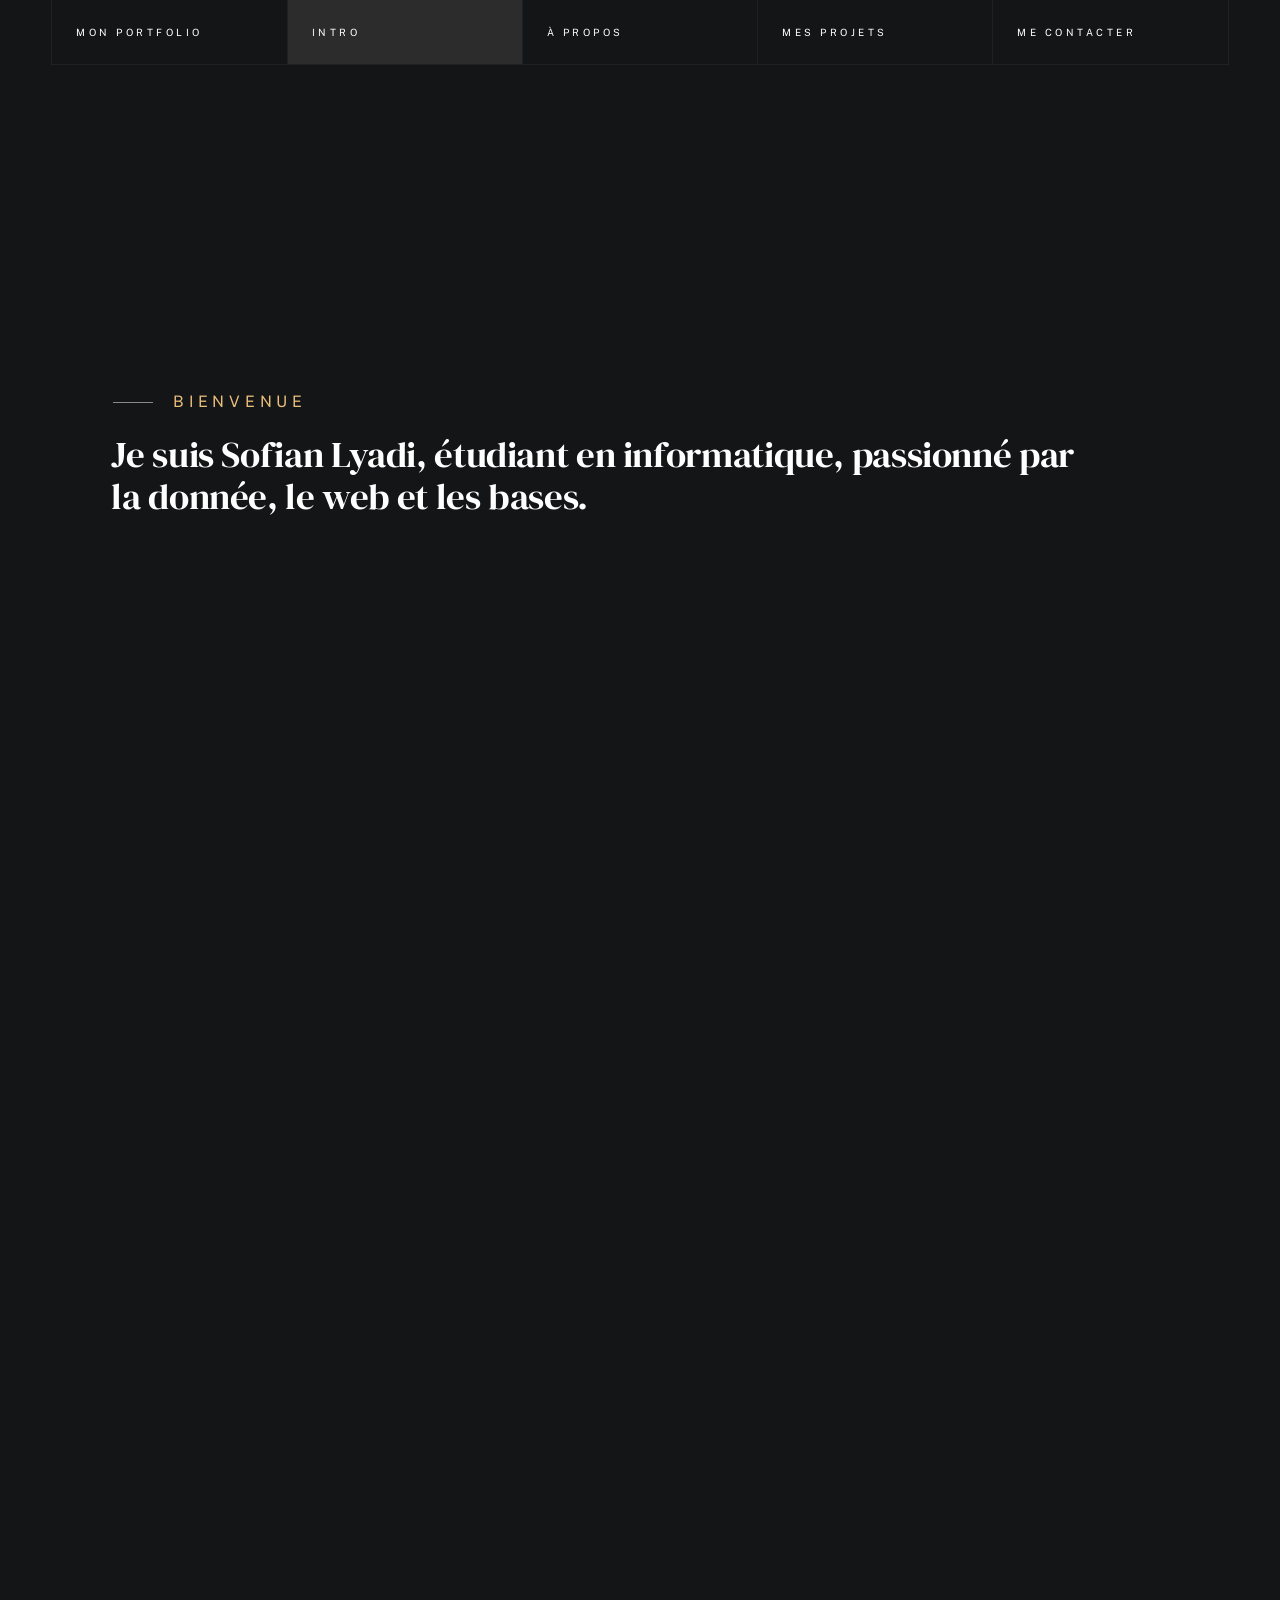
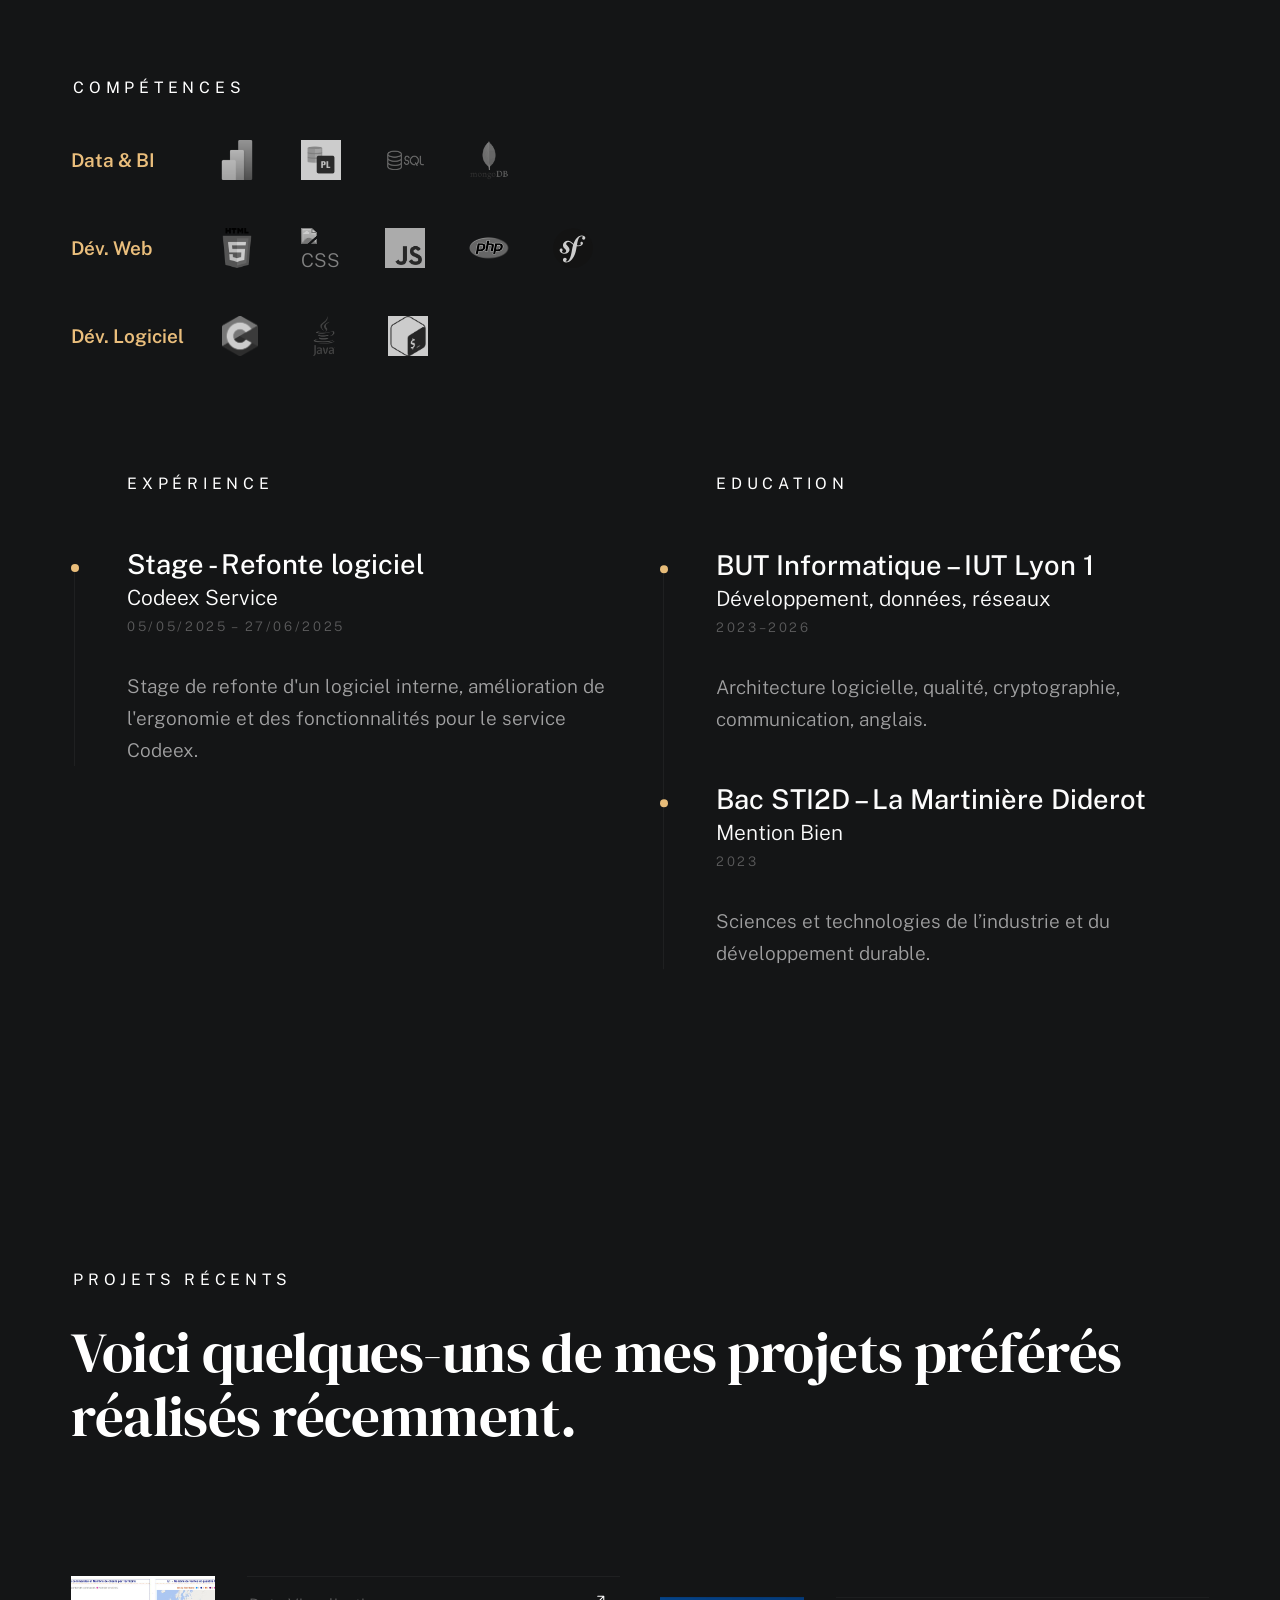
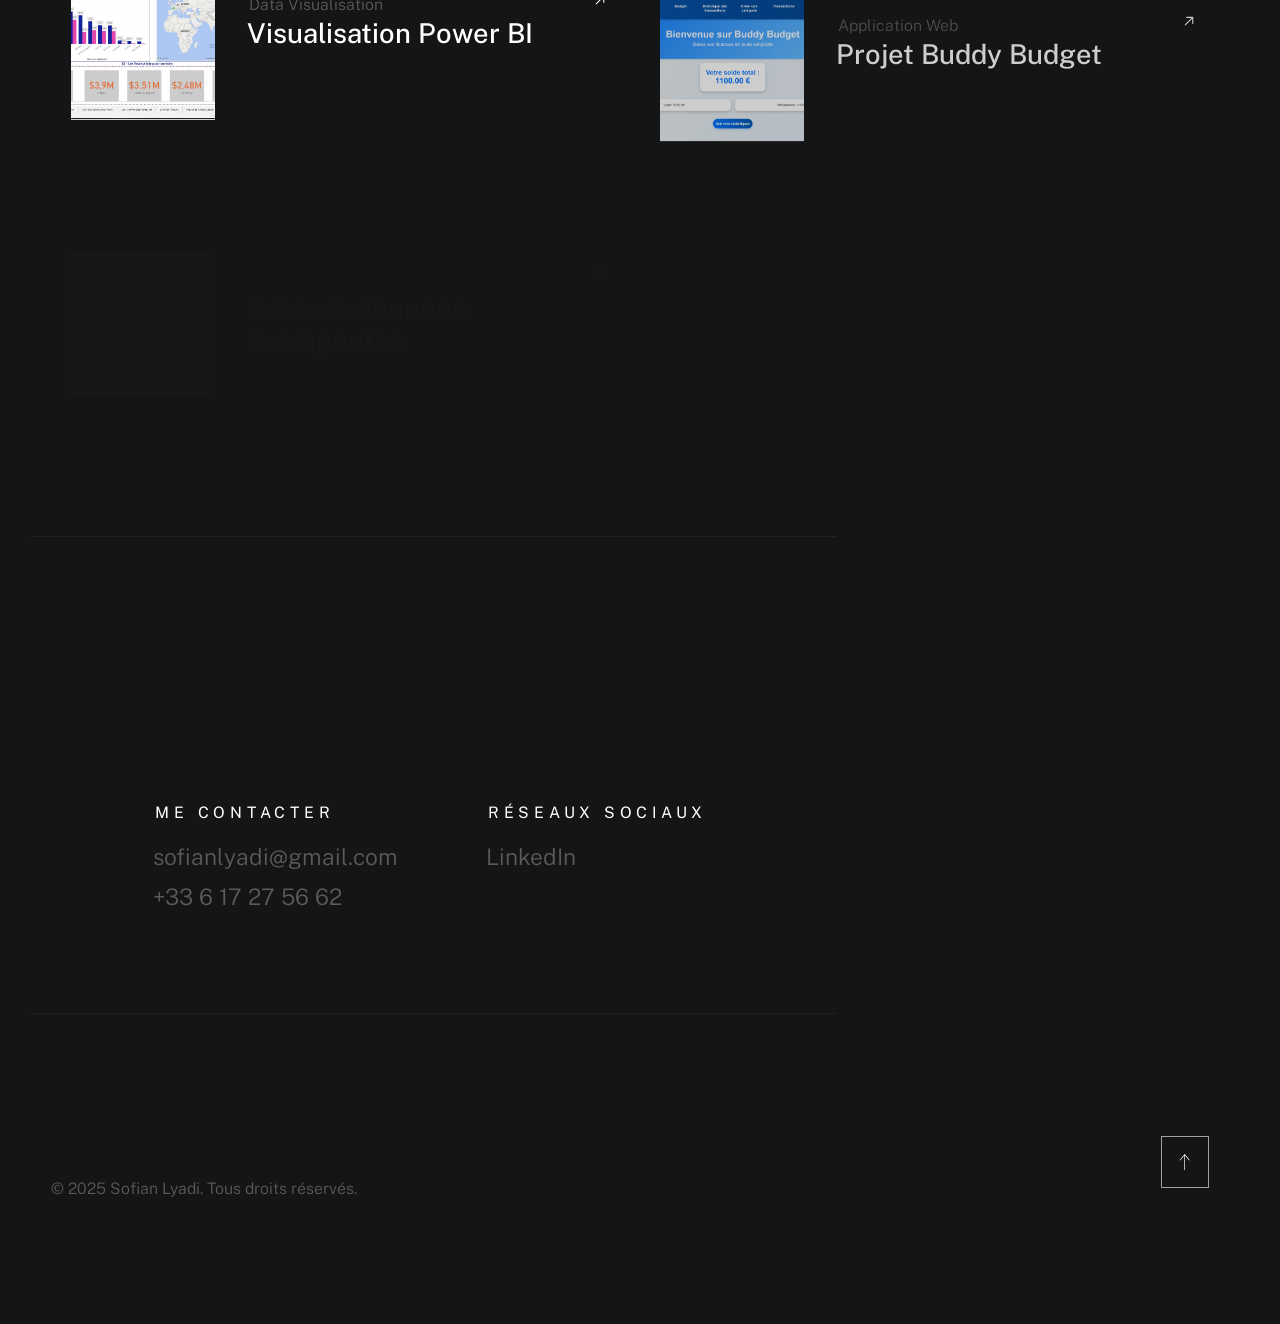
==== index.html @ 5d83fdf9 "commit" ====
<!DOCTYPE html>

<html class="no-js ss-preload" lang="en">
<head>
<!--- basic page needs
    ================================================== -->
<meta charset="utf-8"/>
<title>Sofian Lyadi</title>
<meta content="" name="description"/>
<meta content="" name="author"/>
<!-- mobile specific metas
    ================================================== -->
<meta content="width=device-width, initial-scale=1" name="viewport"/>
<!-- CSS
    ================================================== -->
<link href="css/vendor.css" rel="stylesheet"/>
<link href="css/styles.css" rel="stylesheet"/>
<!-- favicons
    ================================================== -->
<link href="apple-touch-icon.png" rel="apple-touch-icon" sizes="180x180"/>
<link href="favicon-32x32.png" rel="icon" sizes="32x32" type="image/png"/>
<link href="favicon-16x16.png" rel="icon" sizes="16x16" type="image/png"/>
<link href="site.webmanifest" rel="manifest"/>
<style>
/* ...existing code... */
.skills-logos {
    justify-content: flex-start;
    gap: 32px;
    flex-wrap: wrap;
}
.skill-logo {
    transition: transform 0.25s cubic-bezier(.4,2,.6,1), filter 0.25s;
    display: flex;
    align-items: center;
    justify-content: center;
    width: 56px;
    height: 56px;
    background: none;
    border-radius: 12px;
    cursor: pointer;
    /* Ensure all logos are the same size */
    min-width: 56px;
    min-height: 56px;
    max-width: 56px;
    max-height: 56px;
    box-sizing: border-box;
}
.skill-logo img {
    width: 40px;
    height: 40px;
    object-fit: contain;
    filter: grayscale(1) brightness(0.8);
    transition: transform 0.25s cubic-bezier(.4,2,.6,1), filter 0.25s;
    display: block;
    margin: auto;
}
.skill-logo:hover img,
.skill-logo:focus img {
    filter: grayscale(0) brightness(1.1) drop-shadow(0 2px 8px #eabe7c55);
    transform: scale(1.18);
}
</style>
</head>
<body id="top">
<!-- # preloader
    ================================================== -->
<div id="preloader">
<div id="loader">
</div>
</div>
<!-- # page wrap
    ================================================== -->
<div class="s-pagewrap">
<div class="circles">
<span></span>
<span></span>
<span></span>
<span></span>
<span></span>
</div>
<!-- ## site header 
        ================================================== -->
<header class="s-header">
<div class="header-mobile">
<span class="mobile-home-link"><a href="index.html">Sofian Lyadi</a></span>
<a class="mobile-menu-toggle" href="#0"><span>Menu</span></a>
</div>
<div class="row wide main-nav-wrap">
<nav class="column lg-12 main-nav">
<ul>
<li><a class="home-link" href="index.html">Mon portfolio</a></li>
<li class="current"><a class="smoothscroll" href="#intro">Intro</a></li>
<li><a class="smoothscroll" href="#about">À propos</a></li>
<li><a class="smoothscroll" href="#works">Mes Projets</a></li>
<li><a class="smoothscroll" href="#contact">Me contacter</a></li>
</ul>
</nav>
</div>
</header> <!-- end s-header -->
<!-- ## main content
        ==================================================- -->
<main class="s-content">
<!-- ### intro
            ================================================== -->
<section class="s-intro target-section" id="intro">
<div class="row intro-content wide">
<div class="column">
<div class="text-pretitle with-line">Bienvenue</div>
<h1 class="text-huge-title" style="font-size:3.7rem;line-height:1.13;">
    Je suis Sofian Lyadi,
    étudiant en informatique,
    passionné par la donnée,
    le web et les bases.
</h1>
</div>
<ul class="intro-social">
<li><a href="#0">LinkedIn</a></li>
</ul>
</div> <!-- end intro content -->
<a class="intro-scrolldown smoothscroll" href="#about">
<svg clip-rule="evenodd" fill-rule="evenodd" height="24" viewbox="0 0 24 24" width="24" xmlns="http://www.w3.org/2000/svg"><path d="M11 21.883l-6.235-7.527-.765.644 7.521 9 7.479-9-.764-.645-6.236 7.529v-21.884h-1v21.883z"></path></svg>
</a>
</section> <!-- end s-intro -->
<!-- ### about
            ================================================== -->
<section class="s-about target-section" id="about">
<div class="row about-info wide" data-animate-block="">
<div class="column lg-6 md-12 about-info__pic-block">
    <img alt="" class="about-info__pic" data-animate-el="" src="logos/photoSofian.png" srcset="logos/photoSofian.png 1x, logos/photoSofian.png 2x" style="object-fit: cover; width: 100%; max-width: 420px; aspect-ratio: 1/1; border-radius: 12px; box-shadow: 0 4px 24px rgba(0,0,0,0.15);"/>
</div>
<div class="column lg-6 md-12">
<div class="about-info__text">
<h2 class="text-pretitle with-line" data-animate-el="">À propos de moi</h2>
<p class="attention-getter" data-animate-el="">Étudiant en BUT Informatique à l’IUT Lyon 1, passionné par les bases de données, le développement web et la visualisation de données. Curieux, rigoureux et créatif, je cherche à concevoir des solutions efficaces et durables à travers le code.</p>
<a class="btn btn--medium u-fullwidth" data-animate-el="" href="CV_alternance_LS_2025.pdf">Télécharger mon CV</a>
</div>
</div>
</div> <!-- about-info -->
<div class="row about-expertise" data-animate-block="">
<div class="column lg-12">
<h2 class="text-pretitle" data-animate-el="">Compétences</h2>
<div class="skills-logos" data-animate-el="" style="display: flex; flex-direction: column; gap: 32px; align-items: flex-start; margin-top: 2rem;">
    <!-- Data & BI -->
    <div style="display: flex; align-items: center; gap: 28px;">
        <span style="font-weight:600; min-width:110px; color:#eabe7c;">Data & BI</span>
        <div class="skill-logo" title="Power BI">
            <img src="logos/powerbi.png" alt="Power BI" />
        </div>
        <div class="skill-logo" title="PL/SQL">
            <img src="logos/plsql.png" alt="PL/SQL" />
        </div>
        <div class="skill-logo" title="SQL">
            <img src="logos/sql.png" alt="SQL" />
        </div>
        <div class="skill-logo" title="MongoDB">
            <img src="logos/mongodb.webp" alt="MongoDB" />
        </div>
    </div>
    <!-- Développement Web -->
    <div style="display: flex; align-items: center; gap: 28px;">
        <span style="font-weight:600; min-width:110px; color:#eabe7c;">Dév. Web</span>
        <div class="skill-logo" title="HTML5">
            <img src="logos/html.png" alt="HTML5" />
        </div>
        <div class="skill-logo" title="CSS3">
            <img src="logos/css.png" alt="CSS3" />
        </div>
        <div class="skill-logo" title="JavaScript">
            <img src="logos/js.png" alt="JavaScript" />
        </div>
        <div class="skill-logo" title="PHP">
            <img src="logos/php.png" alt="PHP" />
        </div>
        <div class="skill-logo" title="Symfony">
            <img src="logos/symfony.svg" alt="Symfony" />
        </div>
    </div>
    <!-- Développement Logiciel -->
    <div style="display: flex; align-items: center; gap: 28px;">
        <span style="font-weight:600; min-width:110px; color:#eabe7c;">Dév. Logiciel</span>
        <div class="skill-logo" title="C">
            <img src="logos/c.png" alt="C" />
        </div>
        <div class="skill-logo" title="Java">
            <img src="logos/java.png" alt="Java" />
        </div>
        <div class="skill-logo" title="Bash">
            <img src="logos/bash.png" alt="Bash" />
        </div>
    </div>

    </div>
</div>
</div> <!-- end about-expertise -->
<div class="row about-timelines" data-animate-block="">
<div class="column lg-6 tab-12">
<h2 class="text-pretitle" data-animate-el="">
    Expérience
</h2>
<div class="timeline" data-animate-el="">
    <div class="timeline__block">
        <div class="timeline__bullet"></div>
        <div class="timeline__header">
            <h4 class="timeline__title">Stage - Refonte logiciel</h4>
            <h5 class="timeline__meta">Codeex Service</h5>
            <p class="timeline__timeframe">05/05/2025 – 27/06/2025</p>
        </div>
        <div class="timeline__desc">
            <p>Stage de refonte d'un logiciel interne, amélioration de l'ergonomie et des fonctionnalités pour le service Codeex.</p>
        </div>
    </div>
</div>
</div>
<div class="column lg-6 tab-12">
<h2 class="text-pretitle" data-animate-el="">
                            Education
                        </h2>
<div class="timeline" data-animate-el=""><div class="timeline__block"><div class="timeline__bullet"></div><div class="timeline__header"><h4 class="timeline__title">BUT Informatique – IUT Lyon 1</h4><h5 class="timeline__meta">Développement, données, réseaux</h5><p class="timeline__timeframe">2023–2026</p></div><div class="timeline__desc"><p>Architecture logicielle, qualité, cryptographie, communication, anglais.</p></div></div><div class="timeline__block"><div class="timeline__bullet"></div><div class="timeline__header"><h4 class="timeline__title">Bac STI2D – La Martinière Diderot</h4><h5 class="timeline__meta">Mention Bien</h5><p class="timeline__timeframe">2023</p></div><div class="timeline__desc"><p>Sciences et technologies de l’industrie et du développement durable.</p></div></div></div> <!-- end timeline -->
</div> <!-- end column -->
</div> <!-- end about-timelines -->
</section> <!-- end s-about -->
<!-- ### works
            ================================================== -->
<section class="s-works target-section" id="works">
<div class="row works-portfolio">
<div class="column lg-12" data-animate-block="">
<h2 class="text-pretitle" data-animate-el="">
    Projets récents
</h2>
<p class="h1" data-animate-el="">
    Voici quelques-uns de mes projets préférés réalisés récemment. 
</p>
<ul class="folio-list row block-lg-one-half block-stack-on-1000">
    <!-- Power BI -->
    <li class="folio-list__item column" data-animate-el="">
        <a class="folio-list__item-link" href="#modal-powerbi">
            <div class="folio-list__item-pic">
                <img alt="Visualisation Power BI" src="logos/powBI.png" srcset="logos/powBI.png 1x, logos/powBI.png 2x"/>
            </div>
            <div class="folio-list__item-text">
                <div class="folio-list__item-cat">
                    Data Visualisation
                </div>
                <div class="folio-list__item-title">
                    Visualisation Power BI
                </div>
            </div>
        </a>
        <a class="folio-list__proj-link" href="#" title="project link">
            <svg fill="none" height="15" viewbox="0 0 15 15" width="15" xmlns="http://www.w3.org/2000/svg"><path clip-rule="evenodd" d="M8.14645 3.14645C8.34171 2.95118 8.65829 2.95118 8.85355 3.14645L12.8536 7.14645C13.0488 7.34171 13.0488 7.65829 12.8536 7.85355L8.85355 11.8536C8.65829 12.0488 8.34171 12.0488 8.14645 11.8536C7.95118 11.6583 7.95118 11.3417 8.14645 11.1464L11.2929 8H2.5C2.22386 8 2 7.77614 2 7.5C2 7.22386 2.22386 7 2.5 7H11.2929L8.14645 3.85355C7.95118 3.65829 7.95118 3.34171 8.14645 3.14645Z" fill="currentColor" fill-rule="evenodd"></path></svg>
        </a>
    </li>
    <!-- Buddy Budget -->
    <li class="folio-list__item column" data-animate-el="">
        <a class="folio-list__item-link" href="#modal-buddybudget">
            <div class="folio-list__item-pic">
                <img alt="Projet Buddy Budget" src="logos/saes4.png" srcset="logos/saes4.png 1x, logos/saes4.png 2x"/>
            </div>
            <div class="folio-list__item-text">
                <div class="folio-list__item-cat">
                    Application Web
                </div>
                <div class="folio-list__item-title">
                    Projet Buddy Budget
                </div>
            </div>
        </a>
        <a class="folio-list__proj-link" href="#" title="project link">
            <svg fill="none" height="15" viewbox="0 0 15 15" width="15" xmlns="http://www.w3.org/2000/svg"><path clip-rule="evenodd" d="M8.14645 3.14645C8.34171 2.95118 8.65829 2.95118 8.85355 3.14645L12.8536 7.14645C13.0488 7.34171 13.0488 7.65829 12.8536 7.85355L8.85355 11.8536C8.65829 12.0488 8.34171 12.0488 8.14645 11.8536C7.95118 11.6583 7.95118 11.3417 8.14645 11.1464L11.2929 8H2.5C2.22386 8 2 7.77614 2 7.5C2 7.22386 2.22386 7 2.5 7H11.2929L8.14645 3.85355C7.95118 3.65829 7.95118 3.34171 8.14645 3.14645Z" fill="currentColor" fill-rule="evenodd"></path></svg>
        </a>
    </li>
    <!-- Therapeutes -->
    <li class="folio-list__item column" data-animate-el="">
        <a class="folio-list__item-link" href="#modal-therapeutes">
            <div class="folio-list__item-pic">
                <img alt="Base de données thérapeutes" src="logos/thera.png" srcset="logos/thera.png 1x, logos/thera.png 2x"/>
            </div>
            <div class="folio-list__item-text">
                <div class="folio-list__item-cat">
                    Oracle SQL
                </div>
                <div class="folio-list__item-title">
                    Base de données thérapeutes
                </div>
            </div>
        </a>
        <a class="folio-list__proj-link" href="#" title="project link">
            <svg fill="none" height="15" viewbox="0 0 15 15" width="15" xmlns="http://www.w3.org/2000/svg"><path clip-rule="evenodd" d="M8.14645 3.14645C8.34171 2.95118 8.65829 2.95118 8.85355 3.14645L12.8536 7.14645C13.0488 7.34171 13.0488 7.65829 12.8536 7.85355L8.85355 11.8536C8.65829 12.0488 8.34171 12.0488 8.14645 11.8536C7.95118 11.6583 7.95118 11.3417 8.14645 11.1464L11.2929 8H2.5C2.22386 8 2 7.77614 2 7.5C2 7.22386 2.22386 7 2.5 7H11.2929L8.14645 3.85355C7.95118 3.65829 7.95118 3.34171 8.14645 3.14645Z" fill="currentColor" fill-rule="evenodd"></path></svg>
        </a>
    </li>
    <!-- Campus Vert -->
    <li class="folio-list__item column" data-animate-el="">
        <a class="folio-list__item-link" href="#modal-campusvert">
            <div class="folio-list__item-pic">
                <img alt="Campus Vert" src="logos/saes1.png" srcset="logos/saes1.png 1x, logos/saes1.png 2x"/>
            </div>
            <div class="folio-list__item-text">
                <div class="folio-list__item-cat">
                    Développement Web
                </div>
                <div class="folio-list__item-title">
                    Campus Vert
                </div>
            </div>
        </a>
        <a class="folio-list__proj-link" href="#" title="project link">
            <svg fill="none" height="15" viewbox="0 0 15 15" width="15" xmlns="http://www.w3.org/2000/svg"><path clip-rule="evenodd" d="M8.14645 3.14645C8.34171 2.95118 8.65829 2.95118 8.85355 3.14645L12.8536 7.14645C13.0488 7.34171 13.0488 7.65829 12.8536 7.85355L8.85355 11.8536C8.65829 12.0488 8.34171 12.0488 8.14645 11.8536C7.95118 11.6583 7.95118 11.3417 8.14645 11.1464L11.2929 8H2.5C2.22386 8 2 7.77614 2 7.5C2 7.22386 2.22386 7 2.5 7H11.2929L8.14645 3.85355C7.95118 3.65829 7.95118 3.34171 8.14645 3.14645Z" fill="currentColor" fill-rule="evenodd"></path></svg>
        </a>
    </li>
    <!-- Refonte Logiciel Codeex -->
    <li class="folio-list__item column" data-animate-el="">
        <a class="folio-list__item-link" href="#modal-codeex">
            <div class="folio-list__item-pic">
                <img alt="Refonte logiciel Codeex" src="logos/projet5.png" srcset="logos/projet5.png 1x, logos/projet5.png 2x"/>
            </div>
            <div class="folio-list__item-text">
                <div class="folio-list__item-cat">
                    Logiciel &amp; BDD
                </div>
                <div class="folio-list__item-title">
                    Refonte logiciel médecine douce
                </div>
            </div>
        </a>
        <a class="folio-list__proj-link" href="#" title="project link">
            <svg fill="none" height="15" viewbox="0 0 15 15" width="15" xmlns="http://www.w3.org/2000/svg"><path clip-rule="evenodd" d="M8.14645 3.14645C8.34171 2.95118 8.65829 2.95118 8.85355 3.14645L12.8536 7.14645C13.0488 7.34171 13.0488 7.65829 12.8536 7.85355L8.85355 11.8536C8.65829 12.0488 8.34171 12.0488 8.14645 11.8536C7.95118 11.6583 7.95118 11.3417 8.14645 11.1464L11.2929 8H2.5C2.22386 8 2 7.77614 2 7.5C2 7.22386 2.22386 7 2.5 7H11.2929L8.14645 3.85355C7.95118 3.65829 7.95118 3.34171 8.14645 3.14645Z" fill="currentColor" fill-rule="evenodd"></path></svg>
        </a>
    </li>
</ul>
<!-- Modal Templates Popup
                    -------------------------------------------- -->
<!-- Supprime les modals #modal-01 à #modal-06, garde uniquement les modals personnalisés -->
<div hidden="" id="modal-powerbi">
    <div class="modal-popup">
        <img alt="Visualisation Power BI" src="logos/powBI.png"/>
        <div class="modal-popup__desc">
            <h5>Visualisation Power BI</h5>
            <p>
                Aide à la décision via SQL + Power BI (commandes, ventes, clients, profits...).<br>
                Création de tableaux de bord interactifs pour l’analyse des performances commerciales et la visualisation des données clés.
            </p>
            <ul class="modal-popup__cat">
                <li>Power BI</li>
                <li>SQL</li>
                <li>Data Visualisation</li>
            </ul>
        </div>
    </div>
</div>
<div hidden="" id="modal-buddybudget">
    <div class="modal-popup">
        <img alt="Projet Buddy Budget" src="logos/saes4.png"/>
        <div class="modal-popup__desc">
            <h5>Projet Buddy Budget</h5>
            <p>
                Buddy Budget est une application web conçue dans le cadre d’une SAE de développement visant à répondre à un enjeu majeur : la gestion budgétaire. 
                Dans un contexte où de nombreuses personnes rencontrent des difficultés à gérer efficacement leurs finances personnelles, Buddy Budget apporte une solution intuitive. 
                L’application permet aux utilisateurs de planifier leur budget, suivre leurs dépenses en temps réel, et analyser leur comportement financier. 
                En facilitant la prise de décisions éclairées, Buddy Budget vise à réduire le stress financier, éviter le surendettement, et promouvoir une meilleure stabilité économique au quotidien.
            </p>
            <ul class="modal-popup__cat">
                <li>Application Web</li>
                <li>Gestion budgétaire</li>
            </ul>
        </div>
    </div>
</div>
<div hidden="" id="modal-therapeutes">
    <div class="modal-popup">
        <img alt="Base de données thérapeutes" src="logos/thera.png"/>
        <div class="modal-popup__desc">
            <h5>Base de données thérapeutes</h5>
            <p>
                Dans cette SAE, nous avons conçu une base de données Oracle pour un centre de formation médicale. 
                Le projet a couvert la création du MCD sur PowerDesigner, sa transformation en MPD, la génération des tables dans SQL Developer, 
                l’implémentation des données et l’écriture de requêtes SQL adaptées aux besoins du client.
            </p>
            <ul class="modal-popup__cat">
                <li>Oracle SQL</li>
                <li>Base de données</li>
            </ul>
        </div>
    </div>
</div>
<div hidden="" id="modal-campusvert">
    <div class="modal-popup">
        <img alt="Campus Vert" src="logos/saes1.png"/>
        <div class="modal-popup__desc">
            <h5>Campus Vert</h5>
            <p>
                Dans le cadre d’une SAE, nous avons développé Le Campus Vert, un site web en HTML/CSS visant à promouvoir des modes de déplacement éco-responsables sur le campus de La Doua. 
                Ce projet sensibilise les étudiants à l’impact environnemental de leurs choix de mobilité, tout en proposant des alternatives comme le vélo, la marche ou les transports doux. 
                À travers une interface simple et des visuels clairs, le site informe, propose et engage la communauté universitaire à adopter un mode de vie plus durable.
            </p>
            <ul class="modal-popup__cat">
                <li>Développement Web</li>
                <li>HTML/CSS</li>
            </ul>
        </div>
    </div>
</div>
<div hidden="" id="modal-codeex">
    <div class="modal-popup">
        <img alt="Refonte logiciel Codeex" src="logos/projet5.png"/>
        <div class="modal-popup__desc">
            <h5>Refonte d’un logiciel de médecine douce – Codeex Services</h5>
            <ul class="modal-popup__cat">
                <li>WinDev</li>
                <li>WLangage</li>
                <li>SQL</li>
                <li>HFSQL</li>
            </ul>
            <p>
                <strong>Durée :</strong> 2 mois (mai - juin 2025)
            </p>
            <ol>
                <li>
                    <strong>Amélioration de l’interface graphique :</strong><br>
                    Refonte complète de l’interface d’un logiciel médical limitant les consultations à 20 par patient. Implémentation d’un système dynamique avec une fenêtre dédiée aux consultations et un historique optimisé, rendant l’application plus fluide, ergonomique et illimitée en nombre de consultations.
                </li>
                <li>
                    <strong>Refonte de la base de données :</strong><br>
                    Refactorisation de la structure SQL en séparant les données clients, consultations et pathologies dans des tables dédiées. Résultat : une base plus performante, sécurisée (respect du RGPD) et facilement maintenable.
                </li>
                <li>
                    <strong>Création d’une version démo avec système d’activation :</strong><br>
                    Développement d’un système de version d’essai limitée à 7 jours, basé sur le numéro de série du disque dur. Conception d’un mini-logiciel pour générer et envoyer les clés d’activation, assurant un contrôle d’accès fiable.
                </li>
                <li>
                    <strong>Configuration d’un installateur personnalisé :</strong><br>
                    Création de modules d’installation via WDInst selon les besoins des clients (thérapies incluses ou non). L’installateur permet d’adapter le logiciel en fonction des fonctionnalités sélectionnées.
                </li>
            </ol>
        </div>
    </div>
</div>
</div> <!-- end works-portfolio -->
<section class="s-contact target-section" id="contact">
    <div class="row contact-top">
        <div class="column lg-12">
        </div>
    </div> <!-- end contact-top -->
    <div class="row contact-bottom" style="display: flex; flex-wrap: wrap; justify-content: center; gap: 64px; align-items: flex-start;">
        <div class="column lg-4 md-6 tab-12 contact-block" >
            <h3 class="text-pretitle">Me contacter</h3>
            <div class="contact-links">
                <span>
                    <a class="mailtoui" href="mailto:sofianlyadi@mail.com" >sofianlyadi@gmail.com</a>
                </span>
                <span>
                    <a href="tel:+33617275662">+33 6 17 27 56 62</a>
                </span>
            </div>
        </div>
        <div class="column lg-4 md-6 tab-12 contact-block" >
            <h3 class="text-pretitle">Réseaux sociaux</h3>
            <ul class="contact-social">
                <li><a href="https://www.linkedin.com/in/sofian-l-925045297/">LinkedIn</a></li>
            </ul>
        </div>
    </div> <!-- end contact-bottom -->
</section> <!-- end contact -->

</main> <!-- end s-content -->
<!-- ## footer
        ================================================== -->
<footer class="s-footer">
<div class="row" style="align-items: center; min-height: 70px;">
    <div class="column ss-copyright" style="font-size: 1.05rem; padding: 10px 0;">
        <span>© 2025 Sofian Lyadi. Tous droits réservés.</span>
    </div>
    <div class="ss-go-top" style="padding: 10px 0;">
        <a class="smoothscroll" href="#top" title="Back to Top">
            <svg clip-rule="evenodd" fill-rule="evenodd" viewbox="0 0 24 24" xmlns="http://www.w3.org/2000/svg" style="vertical-align: middle;"><path d="M11 2.206l-6.235 7.528-.765-.645 7.521-9 7.479 9-.764.646-6.236-7.53v21.884h-1v-21.883z"></path></svg>
        </a>
    </div>
</div>
</footer> <!-- end s-footer -->
</div> <!-- end -s-pagewrap -->
<!-- Java Script
    ================================================== -->
<script src="js/plugins.js"></script>
<script src="js/main.js"></script>
</body>
</html>
---- css/vendor.css ----
/* ===================================================================
 * Theme Third-party Stylesheets
 * Template Ver. 1.0.0
 * 02-16-2021
 * -------------------------------------------------------------------
 *
 * TOC:
 * 
 * # PrismJS 1.20.0
 * # Swiper 6.4.5
 * # Basiclightbox
 * 
 * ------------------------------------------------------------------- */



/* ===================================================================
 * # PrismJS 1.20.0
 *   https://prismjs.com/download.html#themes=prism-tomorrow&languages=markup+css+clike+javascript+markup-templating+php
 *   
 *   prism.js tomorrow night eighties for JavaScript, CoffeeScript, CSS and HTML
 *   Based on https://github.com/chriskempson/tomorrow-theme
 *   @author Rose Pritchard
 * ------------------------------------------------------------------- */

code[class*="language-"],
pre[class*="language-"] {
    color           : #ccc;
    background      : none;
    font-family     : var(--font-mono);
    font-size       : calc(var(--text-size) * 0.9444);
    text-align      : left;
    white-space     : pre;
    word-spacing    : normal;
    word-break      : normal;
    word-wrap       : normal;
    line-height     : var(--vspace-1);
    -moz-tab-size   : 4;
    -o-tab-size     : 4;
    tab-size        : 4;
    -webkit-hyphens : none;
    -moz-hyphens    : none;
    -ms-hyphens     : none;
    hyphens         : none;
}

/* Code blocks */

pre[class*="language-"] {
    padding  : var(--vspace-0_5) 0 var(--vspace-1);
    margin   : 0;
    overflow : auto;
}

:not(pre)>code[class*="language-"],
pre[class*="language-"] {
    background : #2d2d2d;
}

/* Inline code */

:not(pre)>code[class*="language-"] {
    padding     : .1em;
    white-space : normal;
}

.token.comment,
.token.block-comment,
.token.prolog,
.token.doctype,
.token.cdata {
    color : #999;
}

.token.punctuation {
    color : #ccc;
}

.token.tag,
.token.attr-name,
.token.namespace,
.token.deleted {
    color : #e2777a;
}

.token.function-name {
    color : #6196cc;
}

.token.boolean,
.token.number,
.token.function {
    color : #f08d49;
}

.token.property,
.token.class-name,
.token.constant,
.token.symbol {
    color : #f8c555;
}

.token.selector,
.token.important,
.token.atrule,
.token.keyword,
.token.builtin {
    color : #cc99cd;
}

.token.string,
.token.char,
.token.attr-value,
.token.regex,
.token.variable {
    color : #7ec699;
}

.token.operator,
.token.entity,
.token.url {
    color : #67cdcc;
}

.token.important,
.token.bold {
    font-weight : bold;
}

.token.italic {
    font-style : italic;
}

.token.entity {
    cursor : help;
}

.token.inserted {
    color : green;
}



/* ===================================================================
 * # Swiper 6.4.5
 *   Most modern mobile touch slider and framework with hardware accelerated transitions
 *   https://swiperjs.com
 *
 *   Copyright 2014-2020 Vladimir Kharlampidi
 *
 *   Released under the MIT License
 *
 *   Released on: December 18, 2020
 * ------------------------------------------------------------------- */

@font-face {
    font-family : "swiper-icons";
    src         : url("data:application/font-woff;charset=utf-8;base64, [base64]//wADZ2x5ZgAAAywAAADMAAAD2MHtryVoZWFkAAABbAAAADAAAAA2E2+eoWhoZWEAAAGcAAAAHwAAACQC9gDzaG10eAAAAigAAAAZAAAArgJkABFsb2NhAAAC0AAAAFoAAABaFQAUGG1heHAAAAG8AAAAHwAAACAAcABAbmFtZQAAA/gAAAE5AAACXvFdBwlwb3N0AAAFNAAAAGIAAACE5s74hXjaY2BkYGAAYpf5Hu/j+W2+MnAzMYDAzaX6QjD6/4//Bxj5GA8AuRwMYGkAPywL13jaY2BkYGA88P8Agx4j+/8fQDYfA1AEBWgDAIB2BOoAeNpjYGRgYNBh4GdgYgABEMnIABJzYNADCQAACWgAsQB42mNgYfzCOIGBlYGB0YcxjYGBwR1Kf2WQZGhhYGBiYGVmgAFGBiQQkOaawtDAoMBQxXjg/wEGPcYDDA4wNUA2CCgwsAAAO4EL6gAAeNpj2M0gyAACqxgGNWBkZ2D4/wMA+xkDdgAAAHjaY2BgYGaAYBkGRgYQiAHyGMF8FgYHIM3DwMHABGQrMOgyWDLEM1T9/w8UBfEMgLzE////P/5//f/V/xv+r4eaAAeMbAxwIUYmIMHEgKYAYjUcsDAwsLKxc3BycfPw8jEQA/[base64]/uznmfPFBNODM2K7MTQ45YEAZqGP81AmGGcF3iPqOop0r1SPTaTbVkfUe4HXj97wYE+yNwWYxwWu4v1ugWHgo3S1XdZEVqWM7ET0cfnLGxWfkgR42o2PvWrDMBSFj/IHLaF0zKjRgdiVMwScNRAoWUoH78Y2icB/yIY09An6AH2Bdu/UB+yxopYshQiEvnvu0dURgDt8QeC8PDw7Fpji3fEA4z/PEJ6YOB5hKh4dj3EvXhxPqH/SKUY3rJ7srZ4FZnh1PMAtPhwP6fl2PMJMPDgeQ4rY8YT6Gzao0eAEA409DuggmTnFnOcSCiEiLMgxCiTI6Cq5DZUd3Qmp10vO0LaLTd2cjN4fOumlc7lUYbSQcZFkutRG7g6JKZKy0RmdLY680CDnEJ+UMkpFFe1RN7nxdVpXrC4aTtnaurOnYercZg2YVmLN/d/gczfEimrE/fs/bOuq29Zmn8tloORaXgZgGa78yO9/cnXm2BpaGvq25Dv9S4E9+5SIc9PqupJKhYFSSl47+Qcr1mYNAAAAeNptw0cKwkAAAMDZJA8Q7OUJvkLsPfZ6zFVERPy8qHh2YER+3i/BP83vIBLLySsoKimrqKqpa2hp6+jq6RsYGhmbmJqZSy0sraxtbO3sHRydnEMU4uR6yx7JJXveP7WrDycAAAAAAAH//wACeNpjYGRgYOABYhkgZgJCZgZNBkYGLQZtIJsFLMYAAAw3ALgAeNolizEKgDAQBCchRbC2sFER0YD6qVQiBCv/H9ezGI6Z5XBAw8CBK/m5iQQVauVbXLnOrMZv2oLdKFa8Pjuru2hJzGabmOSLzNMzvutpB3N42mNgZGBg4GKQYzBhYMxJLMlj4GBgAYow/P/PAJJhLM6sSoWKfWCAAwDAjgbRAAB42mNgYGBkAIIbCZo5IPrmUn0hGA0AO8EFTQAA") format("woff");
    font-weight : 400;
    font-style  : normal;
}

:root {
    --swiper-theme-color : #007aff;
}

.swiper-container {
    margin-left  : auto;
    margin-right : auto;
    position     : relative;
    overflow     : hidden;
    list-style   : none;
    padding      : 0;
    /* Fix of Webkit flickering */
    z-index      : 1;
}

.swiper-container-vertical>.swiper-wrapper {
    flex-direction : column;
}

.swiper-wrapper {
    position            : relative;
    width               : 100%;
    height              : 100%;
    z-index             : 1;
    display             : flex;
    transition-property : transform;
    box-sizing          : content-box;
}

.swiper-container-android .swiper-slide,
.swiper-wrapper {
    transform : translate3d(0px, 0, 0);
}

.swiper-container-multirow>.swiper-wrapper {
    flex-wrap : wrap;
}

.swiper-container-multirow-column>.swiper-wrapper {
    flex-wrap      : wrap;
    flex-direction : column;
}

.swiper-container-free-mode>.swiper-wrapper {
    transition-timing-function : ease-out;
    margin                     : 0 auto;
}

.swiper-slide {
    flex-shrink         : 0;
    width               : 100%;
    height              : 100%;
    position            : relative;
    transition-property : transform;
}

.swiper-slide-invisible-blank {
    visibility : hidden;
}

/* Auto Height */

.swiper-container-autoheight,
.swiper-container-autoheight .swiper-slide {
    height : auto;
}

.swiper-container-autoheight .swiper-wrapper {
    align-items         : flex-start;
    transition-property : transform, height;
}

/* 3D Effects */

.swiper-container-3d {
    perspective : 1200px;
}

.swiper-container-3d .swiper-wrapper,
.swiper-container-3d .swiper-slide,
.swiper-container-3d .swiper-slide-shadow-left,
.swiper-container-3d .swiper-slide-shadow-right,
.swiper-container-3d .swiper-slide-shadow-top,
.swiper-container-3d .swiper-slide-shadow-bottom,
.swiper-container-3d .swiper-cube-shadow {
    transform-style : preserve-3d;
}

.swiper-container-3d .swiper-slide-shadow-left,
.swiper-container-3d .swiper-slide-shadow-right,
.swiper-container-3d .swiper-slide-shadow-top,
.swiper-container-3d .swiper-slide-shadow-bottom {
    position       : absolute;
    left           : 0;
    top            : 0;
    width          : 100%;
    height         : 100%;
    pointer-events : none;
    z-index        : 10;
}

.swiper-container-3d .swiper-slide-shadow-left {
    background-image : linear-gradient(to left, rgba(0, 0, 0, 0.5), rgba(0, 0, 0, 0));
}

.swiper-container-3d .swiper-slide-shadow-right {
    background-image : linear-gradient(to right, rgba(0, 0, 0, 0.5), rgba(0, 0, 0, 0));
}

.swiper-container-3d .swiper-slide-shadow-top {
    background-image : linear-gradient(to top, rgba(0, 0, 0, 0.5), rgba(0, 0, 0, 0));
}

.swiper-container-3d .swiper-slide-shadow-bottom {
    background-image : linear-gradient(to bottom, rgba(0, 0, 0, 0.5), rgba(0, 0, 0, 0));
}

/* CSS Mode */

.swiper-container-css-mode>.swiper-wrapper {
    overflow           : auto;
    scrollbar-width    : none;
    /* For Firefox */
    -ms-overflow-style : none;
    /* For Internet Explorer and Edge */
}

.swiper-container-css-mode>.swiper-wrapper::-webkit-scrollbar {
    display : none;
}

.swiper-container-css-mode>.swiper-wrapper>.swiper-slide {
    scroll-snap-align : start start;
}

.swiper-container-horizontal.swiper-container-css-mode>.swiper-wrapper {
    scroll-snap-type : x mandatory;
}

.swiper-container-vertical.swiper-container-css-mode>.swiper-wrapper {
    scroll-snap-type : y mandatory;
}

:root {
    --swiper-navigation-size   : 44px;
    /*
    --swiper-navigation-color  : var(--swiper-theme-color);
    */
}

.swiper-button-prev,
.swiper-button-next {
    position        : absolute;
    top             : 50%;
    width           : calc(var(--swiper-navigation-size) / 44 * 27);
    height          : var(--swiper-navigation-size);
    margin-top      : calc(-1 * var(--swiper-navigation-size) / 2);
    z-index         : 10;
    cursor          : pointer;
    display         : flex;
    align-items     : center;
    justify-content : center;
    color           : var(--swiper-navigation-color, var(--swiper-theme-color));
}

.swiper-button-prev.swiper-button-disabled,
.swiper-button-next.swiper-button-disabled {
    opacity        : 0.35;
    cursor         : auto;
    pointer-events : none;
}

.swiper-button-prev:after,
.swiper-button-next:after {
    font-family    : swiper-icons;
    font-size      : var(--swiper-navigation-size);
    text-transform : none !important;
    letter-spacing : 0;
    text-transform : none;
    font-variant   : initial;
    line-height    : 1;
}

.swiper-button-prev,
.swiper-container-rtl .swiper-button-next {
    left  : 10px;
    right : auto;
}

.swiper-button-prev:after,
.swiper-container-rtl .swiper-button-next:after {
    content : "prev";
}

.swiper-button-next,
.swiper-container-rtl .swiper-button-prev {
    right : 10px;
    left  : auto;
}

.swiper-button-next:after,
.swiper-container-rtl .swiper-button-prev:after {
    content : "next";
}

.swiper-button-prev.swiper-button-white,
.swiper-button-next.swiper-button-white {
    --swiper-navigation-color : #ffffff;
}

.swiper-button-prev.swiper-button-black,
.swiper-button-next.swiper-button-black {
    --swiper-navigation-color : #000000;
}

.swiper-button-lock {
    display : none;
}

:root {
    /*
    --swiper-pagination-color: var(--swiper-theme-color);
    */
}

.swiper-pagination {
    position   : absolute;
    text-align : center;
    transition : 300ms opacity;
    transform  : translate3d(0, 0, 0);
    z-index    : 10;
}

.swiper-pagination.swiper-pagination-hidden {
    opacity : 0;
}

/* Common Styles */

.swiper-pagination-fraction,
.swiper-pagination-custom,
.swiper-container-horizontal>.swiper-pagination-bullets {
    bottom : 10px;
    left   : 0;
    width  : 100%;
}

/* Bullets */

.swiper-pagination-bullets-dynamic {
    overflow  : hidden;
    font-size : 0;
}

.swiper-pagination-bullets-dynamic .swiper-pagination-bullet {
    transform : scale(0.33);
    position  : relative;
}

.swiper-pagination-bullets-dynamic .swiper-pagination-bullet-active {
    transform : scale(1);
}

.swiper-pagination-bullets-dynamic .swiper-pagination-bullet-active-main {
    transform : scale(1);
}

.swiper-pagination-bullets-dynamic .swiper-pagination-bullet-active-prev {
    transform : scale(0.66);
}

.swiper-pagination-bullets-dynamic .swiper-pagination-bullet-active-prev-prev {
    transform : scale(0.33);
}

.swiper-pagination-bullets-dynamic .swiper-pagination-bullet-active-next {
    transform : scale(0.66);
}

.swiper-pagination-bullets-dynamic .swiper-pagination-bullet-active-next-next {
    transform : scale(0.33);
}

.swiper-pagination-bullet {
    width         : 8px;
    height        : 8px;
    display       : inline-block;
    border-radius : 100%;
    background    : #000;
    opacity       : 0.2;
}

button.swiper-pagination-bullet {
    border             : none;
    margin             : 0;
    padding            : 0;
    box-shadow         : none;
    -webkit-appearance : none;
    -moz-appearance    : none;
    appearance         : none;
}

.swiper-pagination-clickable .swiper-pagination-bullet {
    cursor : pointer;
}

.swiper-pagination-bullet-active {
    opacity    : 1;
    background : var(--swiper-pagination-color, var(--swiper-theme-color));
}

.swiper-container-vertical>.swiper-pagination-bullets {
    right     : 10px;
    top       : 50%;
    transform : translate3d(0px, -50%, 0);
}

.swiper-container-vertical>.swiper-pagination-bullets .swiper-pagination-bullet {
    margin  : 6px 0;
    display : block;
}

.swiper-container-vertical>.swiper-pagination-bullets.swiper-pagination-bullets-dynamic {
    top       : 50%;
    transform : translateY(-50%);
    width     : 8px;
}

.swiper-container-vertical>.swiper-pagination-bullets.swiper-pagination-bullets-dynamic .swiper-pagination-bullet {
    display    : inline-block;
    transition : 200ms transform, 200ms top;
}

.swiper-container-horizontal>.swiper-pagination-bullets .swiper-pagination-bullet {
    margin : 0 4px;
}

.swiper-container-horizontal>.swiper-pagination-bullets.swiper-pagination-bullets-dynamic {
    left        : 50%;
    transform   : translateX(-50%);
    white-space : nowrap;
}

.swiper-container-horizontal>.swiper-pagination-bullets.swiper-pagination-bullets-dynamic .swiper-pagination-bullet {
    transition : 200ms transform, 200ms left;
}

.swiper-container-horizontal.swiper-container-rtl>.swiper-pagination-bullets-dynamic .swiper-pagination-bullet {
    transition : 200ms transform, 200ms right;
}

/* Progress */

.swiper-pagination-progressbar {
    background : rgba(0, 0, 0, 0.25);
    position   : absolute;
}

.swiper-pagination-progressbar .swiper-pagination-progressbar-fill {
    background       : var(--swiper-pagination-color, var(--swiper-theme-color));
    position         : absolute;
    left             : 0;
    top              : 0;
    width            : 100%;
    height           : 100%;
    transform        : scale(0);
    transform-origin : left top;
}

.swiper-container-rtl .swiper-pagination-progressbar .swiper-pagination-progressbar-fill {
    transform-origin : right top;
}

.swiper-container-horizontal>.swiper-pagination-progressbar,
.swiper-container-vertical>.swiper-pagination-progressbar.swiper-pagination-progressbar-opposite {
    width  : 100%;
    height : 4px;
    left   : 0;
    top    : 0;
}

.swiper-container-vertical>.swiper-pagination-progressbar,
.swiper-container-horizontal>.swiper-pagination-progressbar.swiper-pagination-progressbar-opposite {
    width  : 4px;
    height : 100%;
    left   : 0;
    top    : 0;
}

.swiper-pagination-white {
    --swiper-pagination-color : #ffffff;
}

.swiper-pagination-black {
    --swiper-pagination-color : #000000;
}

.swiper-pagination-lock {
    display : none;
}

/* Scrollbar */

.swiper-scrollbar {
    border-radius    : 10px;
    position         : relative;
    -ms-touch-action : none;
    background       : rgba(0, 0, 0, 0.1);
}

.swiper-container-horizontal>.swiper-scrollbar {
    position : absolute;
    left     : 1%;
    bottom   : 3px;
    z-index  : 50;
    height   : 5px;
    width    : 98%;
}

.swiper-container-vertical>.swiper-scrollbar {
    position : absolute;
    right    : 3px;
    top      : 1%;
    z-index  : 50;
    width    : 5px;
    height   : 98%;
}

.swiper-scrollbar-drag {
    height        : 100%;
    width         : 100%;
    position      : relative;
    background    : rgba(0, 0, 0, 0.5);
    border-radius : 10px;
    left          : 0;
    top           : 0;
}

.swiper-scrollbar-cursor-drag {
    cursor : move;
}

.swiper-scrollbar-lock {
    display : none;
}

.swiper-zoom-container {
    width           : 100%;
    height          : 100%;
    display         : flex;
    justify-content : center;
    align-items     : center;
    text-align      : center;
}

.swiper-zoom-container>img,
.swiper-zoom-container>svg,
.swiper-zoom-container>canvas {
    max-width  : 100%;
    max-height : 100%;
    object-fit : contain;
}

.swiper-slide-zoomed {
    cursor : move;
}

/* Preloader */

:root {
    /*
    --swiper-preloader-color: var(--swiper-theme-color);
    */
}

.swiper-lazy-preloader {
    width            : 42px;
    height           : 42px;
    position         : absolute;
    left             : 50%;
    top              : 50%;
    margin-left      : -21px;
    margin-top       : -21px;
    z-index          : 10;
    transform-origin : 50%;
    animation        : swiper-preloader-spin 1s infinite linear;
    box-sizing       : border-box;
    border           : 4px solid var(--swiper-preloader-color, var(--swiper-theme-color));
    border-radius    : 50%;
    border-top-color : transparent;
}

.swiper-lazy-preloader-white {
    --swiper-preloader-color : #fff;
}

.swiper-lazy-preloader-black {
    --swiper-preloader-color : #000;
}

@keyframes swiper-preloader-spin {
    100% {
        transform : rotate(360deg);
    }
}

/* a11y */

.swiper-container .swiper-notification {
    position       : absolute;
    left           : 0;
    top            : 0;
    pointer-events : none;
    opacity        : 0;
    z-index        : -1000;
}

.swiper-container-fade.swiper-container-free-mode .swiper-slide {
    transition-timing-function : ease-out;
}

.swiper-container-fade .swiper-slide {
    pointer-events      : none;
    transition-property : opacity;
}

.swiper-container-fade .swiper-slide .swiper-slide {
    pointer-events : none;
}

.swiper-container-fade .swiper-slide-active,
.swiper-container-fade .swiper-slide-active .swiper-slide-active {
    pointer-events : auto;
}

.swiper-container-cube {
    overflow : visible;
}

.swiper-container-cube .swiper-slide {
    pointer-events              : none;
    -webkit-backface-visibility : hidden;
    backface-visibility         : hidden;
    z-index                     : 1;
    visibility                  : hidden;
    transform-origin            : 0 0;
    width                       : 100%;
    height                      : 100%;
}

.swiper-container-cube .swiper-slide .swiper-slide {
    pointer-events : none;
}

.swiper-container-cube.swiper-container-rtl .swiper-slide {
    transform-origin : 100% 0;
}

.swiper-container-cube .swiper-slide-active,
.swiper-container-cube .swiper-slide-active .swiper-slide-active {
    pointer-events : auto;
}

.swiper-container-cube .swiper-slide-active,
.swiper-container-cube .swiper-slide-next,
.swiper-container-cube .swiper-slide-prev,
.swiper-container-cube .swiper-slide-next+.swiper-slide {
    pointer-events : auto;
    visibility     : visible;
}

.swiper-container-cube .swiper-slide-shadow-top,
.swiper-container-cube .swiper-slide-shadow-bottom,
.swiper-container-cube .swiper-slide-shadow-left,
.swiper-container-cube .swiper-slide-shadow-right {
    z-index                     : 0;
    -webkit-backface-visibility : hidden;
    backface-visibility         : hidden;
}

.swiper-container-cube .swiper-cube-shadow {
    position       : absolute;
    left           : 0;
    bottom         : 0px;
    width          : 100%;
    height         : 100%;
    background     : #000;
    opacity        : 0.6;
    -webkit-filter : blur(50px);
    filter         : blur(50px);
    z-index        : 0;
}

.swiper-container-flip {
    overflow : visible;
}

.swiper-container-flip .swiper-slide {
    pointer-events              : none;
    -webkit-backface-visibility : hidden;
    backface-visibility         : hidden;
    z-index                     : 1;
}

.swiper-container-flip .swiper-slide .swiper-slide {
    pointer-events : none;
}

.swiper-container-flip .swiper-slide-active,
.swiper-container-flip .swiper-slide-active .swiper-slide-active {
    pointer-events : auto;
}

.swiper-container-flip .swiper-slide-shadow-top,
.swiper-container-flip .swiper-slide-shadow-bottom,
.swiper-container-flip .swiper-slide-shadow-left,
.swiper-container-flip .swiper-slide-shadow-right {
    z-index                     : 0;
    -webkit-backface-visibility : hidden;
    backface-visibility         : hidden;
}



/* ===================================================================
 * # Basiclightbox
 *
 *
 * ------------------------------------------------------------------- */

.basicLightbox {
    position        : fixed;
    display         : flex;
    justify-content : center;
    align-items     : center;
    top             : 0;
    left            : 0;
    width           : 100%;
    height          : 100vh;
    background      : var(--color-body);
    opacity         : 0.01;
    transition      : opacity 0.4s ease;
    z-index         : 1000;
    will-change     : opacity;
}

.basicLightbox::after {
    content             : "";
    position            : absolute;
    top                 : 1.8rem;
    right               : 1.8rem;
    width               : 2em;
    height              : 2em;
    background          : url(../images/icons/icon-close.svg);
    background-position : center;
    background-size     : 1.8rem 1.8rem;
    background-repeat   : no-repeat;
    cursor              : pointer;
}

.basicLightbox--visible {
    opacity : 1;
}

.basicLightbox__placeholder {
    max-width   : 100%;
    transform   : scale(0.9);
    transition  : all 0.4s ease;
    z-index     : 1;
    will-change : transform;
    opacity     : 0;
}

.basicLightbox__placeholder>iframe:first-child:last-child,
.basicLightbox__placeholder>img:first-child:last-child,
.basicLightbox__placeholder>video:first-child:last-child {
    display    : block;
    position   : absolute;
    top        : 0;
    right      : 0;
    bottom     : 0;
    left       : 0;
    margin     : auto;
    max-width  : 95%;
    max-height : 95%;
}

.basicLightbox__placeholder>iframe:first-child:last-child,
.basicLightbox__placeholder>video:first-child:last-child {
    pointer-events : auto;
}

.basicLightbox__placeholder>img:first-child:last-child,
.basicLightbox__placeholder>video:first-child:last-child {
    width  : auto;
    height : auto;
}

.basicLightbox--iframe .basicLightbox__placeholder,
.basicLightbox--img .basicLightbox__placeholder,
.basicLightbox--video .basicLightbox__placeholder {
    width          : 100%;
    height         : 100%;
    pointer-events : none;
}

.basicLightbox--visible .basicLightbox__placeholder {
    transform : scale(1);
    opacity   : 1;
}
---- css/styles.css ----
/* =================================================================== 
 * Luther Main Stylesheet
 * Template Ver. 1.0.0
 * 02-15-2021
 * ------------------------------------------------------------------
 *
 * TOC:
 *
 * # SETTINGS
 *      ## fonts 
 *      ## colors
 *      ## spacing and typescale
 *      ## grid variables
 * # NORMALIZE
 * # BASE SETUP
 * # GRID
 *      ## large screen devices 
 *      ## medium screen devices 
 *      ## tablet devices 
 *      ## mobile devices 
 *      ## small screen devices 
 *      ## additional column stackpoints 
 * # UTILITY CLASSES
 * # TYPOGRAPHY 
 *      ## base type styles
 *      ## additional typography & helper classes
 *      ## lists
 *      ## spacing
 * # PRELOADER
 * # FORM
 *      ## style placeholder text
 *      ## change autocomplete styles in Chrome
 * # BUTTONS
 * # TABLE
 * # COMPONENTS
 *      ## pagination
 *      ## alert box 
 *      ## skillbars 
 *      ## stats tabs
 * # PROJECT-WIDE SHARED STYLES
 *      ## media classes
 *      ## theme-specific typography classes
 *      ## MailtoUI style overrides
 * # PAGE WRAP
 *      ## circles
 * # SITE HEADER
 *      ## main navigation
 *      ## mobile menu toggle
 * # INTRO
 *      ## intro social
 *      ## intro scrolldown
 * # ABOUT
 *      ## about info
 *      ## about expertise
 *      ## about timelines
 * # WORKS
 *      ## works portfolio
 *      ## modal popup
 *      ## testimonials
 *      ## testimonial slider 
 * # CONTACT
 * # FOOTER
 *      ## copyright
 *      ## go top
 *
 * ------------------------------------------------------------------ */


/* ===================================================================
 * # SETTINGS
 *
 *
 * ------------------------------------------------------------------- */

/* ------------------------------------------------------------------- 
 * ## fonts 
 * ------------------------------------------------------------------- */
@import url("https://fonts.googleapis.com/css2?family=DM+Serif+Display&family=DM+Serif+Text:ital@0;1&family=Public+Sans:ital,wght@0,300;0,400;0,500;0,600;0,700;1,300;1,400;1,500;1,600;1,700&display=swap");

:root {

    --font-1 : "Public Sans", sans-serif;
    --font-2 : "DM Serif Display", serif;

    /* monospace
    */
    --font-mono : Consolas, "Andale Mono", Courier, "Courier New", monospace;
}

/* ------------------------------------------------------------------- 
 * ## colors
 * ------------------------------------------------------------------- */
:root {

    /* color-1(#eabe7c)
     * color-2(#23967f)
     */
    --color-1 : hsla(36, 72%, 70%, 1);
    --color-2 : hsla(168, 62%, 36%, 1);

    /* theme color variations
     */
    --color-1-lighter : hsla(36, 72%, 90%, 1);
    --color-1-light   : hsla(36, 72%, 80%, 1);
    --color-1-dark    : hsla(36, 72%, 60%, 1);
    --color-1-darker  : hsla(36, 72%, 50%, 1);
    --color-2-lighter : hsla(168, 62%, 56%, 1);
    --color-2-light   : hsla(168, 62%, 46%, 1);
    --color-2-dark    : hsla(168, 62%, 26%, 1);
    --color-2-darker  : hsla(168, 62%, 16%, 1);

    /* feedback colors
     * color-error(#ffd1d2), color-success(#c8e675), 
     * color-info(#d7ecfb), color-notice(#fff099)
     */
    --color-error           : hsla(359, 100%, 91%, 1);
    --color-success         : hsla(76, 69%, 68%, 1);
    --color-info            : hsla(205, 82%, 91%, 1);
    --color-notice          : hsla(51, 100%, 80%, 1);
    --color-error-content   : hsla(359, 50%, 50%, 1);
    --color-success-content : hsla(76, 29%, 28%, 1);
    --color-info-content    : hsla(205, 32%, 31%, 1);
    --color-notice-content  : hsla(51, 30%, 30%, 1);

    /* shades 
     * generated using 
     * Tint & Shade Generator 
     * (https://maketintsandshades.com/)
     */
    --color-black   : #000000;
    --color-gray-19 : #020202;
    --color-gray-18 : #040404;
    --color-gray-17 : #060607;
    --color-gray-16 : #080809;
    --color-gray-15 : #0a0b0b;
    --color-gray-14 : #0c0d0d;
    --color-gray-13 : #0e0f0f;
    --color-gray-12 : #101112;
    --color-gray-11 : #121314;
    --color-gray-10 : #141516;
    --color-gray-9  : #2c2c2d;
    --color-gray-8  : #434445;
    --color-gray-7  : #5b5b5c;
    --color-gray-6  : #727373;
    --color-gray-5  : #8a8a8b;
    --color-gray-4  : #a1a1a2;
    --color-gray-3  : #b9b9b9;
    --color-gray-2  : #d0d0d0;
    --color-gray-1  : #e8e8e8;
    --color-white   : #ffffff;

    /* text
     */
    --color-text        : var(--color-gray-4);
    --color-text-dark   : var(--color-white);
    --color-text-light  : var(--color-gray-7);
    --color-placeholder : var(--color-gray-7);

    /* buttons
     */
    --color-btn                    : var(--color-gray-9);
    --color-btn-text               : var(--color-1);
    --color-btn-hover              : var(--color-white);
    --color-btn-hover-text         : var(--color-black);
    --color-btn-primary            : var(--color-1-dark);
    --color-btn-primary-text       : var(--color-black);
    --color-btn-primary-hover      : var(--color-1-darker);
    --color-btn-primary-hover-text : var(--color-black);
    --color-btn-stroke             : var(--color-white);
    --color-btn-stroke-text        : var(--color-white);
    --color-btn-stroke-hover       : var(--color-white);
    --color-btn-stroke-hover-text  : var(--color-black);

    /* preloader
     */
    --color-preloader-bg : var(--color-gray-10);
    --color-loader       : white;
    --color-loader-light : rgba(255, 255, 255, 0.1);

    /* others
     */
    --color-body    : var(--color-gray-10);
    --color-border  : rgba(255, 255, 255, .05);
    --border-radius : 3px;
}

/* ------------------------------------------------------------------- 
 * ## spacing and typescale
 * ------------------------------------------------------------------- */
:root {

    /* spacing
     * base font size: 19px 
     * vertical space unit : 32px
     */
    --base-size      : 62.5%;
    --multiplier     : 1;
    --base-font-size : calc(1.9rem * var(--multiplier));
    --space          : calc(3.2rem * var(--multiplier));

    /* vertical spacing 
     */
    --vspace-0_125 : calc(0.125 * var(--space));
    --vspace-0_25  : calc(0.25 * var(--space));
    --vspace-0_375 : calc(0.375 * var(--space));
    --vspace-0_5   : calc(0.5 * var(--space));
    --vspace-0_625 : calc(0.625 * var(--space));
    --vspace-0_75  : calc(0.75 * var(--space));
    --vspace-0_875 : calc(0.875 * var(--space));
    --vspace-1     : calc(var(--space));
    --vspace-1_25  : calc(1.25 * var(--space));
    --vspace-1_5   : calc(1.5 * var(--space));
    --vspace-1_75  : calc(1.75 * var(--space));
    --vspace-2     : calc(2 * var(--space));
    --vspace-2_5   : calc(2.5 * var(--space));
    --vspace-3     : calc(3 * var(--space));
    --vspace-3_5   : calc(3.5 * var(--space));
    --vspace-4     : calc(4 * var(--space));
    --vspace-4_5   : calc(4.5 * var(--space));
    --vspace-5     : calc(5 * var(--space));

    /* type scale
     * ratio 1:2 | base: 19px
     * -------------------------------------------------------
     *
     * --text-display-3 = (81.70px)
     * --text-display-2 = (68.08px)
     * --text-display-1 = (56.73px)
     * --text-xxxl      = (47.28px)
     * --text-xxl       = (39.40px)
     * --text-xl        = (32.83px)
     * --text-lg        = (27.36px)
     * --text-md        = (22.80px)
     * --text-size      = (19.00px) BASE
     * --text-sm        = (15.83px)
     * --text-xs        = (13.19px)
     *
     * ---------------------------------------------------------
     */
    --text-scale-ratio : 1.2;
    --text-size        : var(--base-font-size);
    --text-xs          : calc((var(--text-size) / var(--text-scale-ratio)) / var(--text-scale-ratio));
    --text-sm          : calc(var(--text-xs) * var(--text-scale-ratio));
    --text-md          : calc(var(--text-sm) * var(--text-scale-ratio) * var(--text-scale-ratio));
    --text-lg          : calc(var(--text-md) * var(--text-scale-ratio));
    --text-xl          : calc(var(--text-lg) * var(--text-scale-ratio));
    --text-xxl         : calc(var(--text-xl) * var(--text-scale-ratio));
    --text-xxxl        : calc(var(--text-xxl) * var(--text-scale-ratio));
    --text-display-1   : calc(var(--text-xxxl) * var(--text-scale-ratio));
    --text-display-2   : calc(var(--text-display-1) * var(--text-scale-ratio));
    --text-display-3   : calc(var(--text-display-2) * var(--text-scale-ratio));

    /* default button height
     */
    --vspace-btn : var(--vspace-2);
}

/* on mobile devices below 600px, change the value of '--multiplier' 
 * to adjust the values of base font size and vertical space unit.
 */
@media screen and (max-width: 600px) {
    :root {
        --multiplier : .875;
    }
}

/* ------------------------------------------------------------------- 
 * ## grid variables
 * ------------------------------------------------------------------- */
:root {

    /* widths for rows and containers
     */
    --width-full     : 100%;
    --width-max      : 1200px;
    --width-wide     : 1400px;
    --width-wider    : 1600px;
    --width-widest   : 1800px;
    --width-narrow   : 1000px;
    --width-narrower : 800px;
    --width-grid-max : var(--width-max);

    /* gutter
     */
    --gutter : 2rem;
}

/* on medium screen devices
 */
@media screen and (max-width: 1200px) {
    :root {
        --gutter : 1.6rem;
    }
}

/* on mobile devices
 */
@media screen and (max-width: 600px) {
    :root {
        --gutter : 1rem;
    }
}



/* ====================================================================
 * # NORMALIZE
 *
 *
 * --------------------------------------------------------------------
 * normalize.css v8.0.1 | MIT License |
 * github.com/necolas/normalize.css
 * -------------------------------------------------------------------- */

html {
    line-height              : 1.15;
    -webkit-text-size-adjust : 100%;
}

body {
    margin : 0;
}

main {
    display : block;
}

h1 {
    font-size : 2em;
    margin    : 0.67em 0;
}

hr {
    box-sizing : content-box;
    height     : 0;
    overflow   : visible;
}

pre {
    font-family : monospace, monospace;
    font-size   : 1em;
}

a {
    background-color : transparent;
}

abbr[title] {
    border-bottom   : none;
    text-decoration : underline;
    text-decoration : underline dotted;
}

b,
strong {
    font-weight : bolder;
}

code,
kbd,
samp {
    font-family : monospace, monospace;
    font-size   : 1em;
}

small {
    font-size : 80%;
}

sub,
sup {
    font-size      : 75%;
    line-height    : 0;
    position       : relative;
    vertical-align : baseline;
}

sub {
    bottom : -0.25em;
}

sup {
    top : -0.5em;
}

img {
    border-style : none;
}

button,
input,
optgroup,
select,
textarea {
    font-family : inherit;
    font-size   : 100%;
    line-height : 1.15;
    margin      : 0;
}

button,
input {
    overflow : visible;
}

button,
select {
    text-transform : none;
}

button,
[type="button"],
[type="reset"],
[type="submit"] {
    -webkit-appearance : button;
}

button::-moz-focus-inner,
[type="button"]::-moz-focus-inner,
[type="reset"]::-moz-focus-inner,
[type="submit"]::-moz-focus-inner {
    border-style : none;
    padding      : 0;
}

button:-moz-focusring,
[type="button"]:-moz-focusring,
[type="reset"]:-moz-focusring,
[type="submit"]:-moz-focusring {
    outline : 1px dotted ButtonText;
}

fieldset {
    padding : 0.35em 0.75em 0.625em;
}

legend {
    box-sizing  : border-box;
    color       : inherit;
    display     : table;
    max-width   : 100%;
    padding     : 0;
    white-space : normal;
}

progress {
    vertical-align : baseline;
}

textarea {
    overflow : auto;
}

[type="checkbox"],
[type="radio"] {
    box-sizing : border-box;
    padding    : 0;
}

[type="number"]::-webkit-inner-spin-button,
[type="number"]::-webkit-outer-spin-button {
    height : auto;
}

[type="search"] {
    -webkit-appearance : textfield;
    outline-offset     : -2px;
}

[type="search"]::-webkit-search-decoration {
    -webkit-appearance : none;
}

::-webkit-file-upload-button {
    -webkit-appearance : button;
    font               : inherit;
}

details {
    display : block;
}

summary {
    display : list-item;
}

template {
    display : none;
}

[hidden] {
    display : none;
}



/* ===================================================================
 * # BASE SETUP
 *
 *
 * ------------------------------------------------------------------- */

html {
    font-size  : var(--base-size);
    box-sizing : border-box;
}

*,
*::before,
*::after {
    box-sizing : inherit;
}

html,
body {
    height : 100%;
}

body {
    background-color            : var(--color-body);
    -webkit-overflow-scrolling  : touch;
    -webkit-text-size-adjust    : 100%;
    -webkit-tap-highlight-color : rgba(0, 0, 0, 0);
    -webkit-font-smoothing      : antialiased;
    -moz-osx-font-smoothing     : grayscale;
}

p {
    font-size      : inherit;
    text-rendering : optimizeLegibility;
}

a {
    text-decoration : none;
}

svg,
img,
video {
    max-width : 100%;
    height    : auto;
}

pre {
    overflow : auto;
}

div, dl, dt, dd, ul, ol, li, h1, h2, h3, h4, h5, h6, pre, form, p, blockquote, th, td {
    margin  : 0;
    padding : 0;
}

input[type="email"],
input[type="number"],
input[type="search"],
input[type="text"],
input[type="tel"],
input[type="url"],
input[type="password"],
textarea {
    -webkit-appearance : none;
    -moz-appearance    : none;
    appearance         : none;
}



/* ===================================================================
 * # GRID v4.0.0
 *
 *
 *   -----------------------------------------------------------------
 * - Grid breakpoints are based on MAXIMUM WIDTH media queries, 
 *   meaning they apply to that one breakpoint and ALL THOSE BELOW IT.
 * - Grid columns without a specified width will automatically layout 
 *   as equal width columns.
 *
 * - BLOCK GRID columns(columns inside BLOCK GRID containers) are 
 *   equally-sized columns define at parent/row level. 
 *   A BLOCK GRID container's class attribute value begins with "block-".
 *
 * ------------------------------------------------------------------- */

/* row 
 */
.row {
    width     : 92%;
    max-width : var(--width-grid-max);
    margin    : 0 auto;
    display   : flex;
    flex-flow : row wrap;
}

.row .row {
    width        : auto;
    max-width    : none;
    margin-left  : calc(var(--gutter) * -1);
    margin-right : calc(var(--gutter) * -1);
}

/* column
 */
.column {
    display : block;
    flex    : 1 1 0%;
    padding : 0 var(--gutter);
}

.collapse>.column,
.column.collapse {
    padding : 0;
}

/* row utility classes
 */
.row.row-wrap {
    flex-wrap : wrap;
}

.row.row-nowrap {
    flex-wrap : nowrap;
}

.row.row-y-top {
    align-items : flex-start;
}

.row.row-y-bottom {
    align-items : flex-end;
}

.row.row-y-center {
    align-items : center;
}

.row.row-stretch {
    align-items : stretch;
}

.row.row-baseline {
    align-items : baseline;
}

.row.row-x-left {
    justify-content : flex-start;
}

.row.row-x-right {
    justify-content : flex-end;
}

.row.row-x-center {
    justify-content : center;
}

/* --------------------------------------------------------------------
 * ## large screen devices 
 * -------------------------------------------------------------------- */
.lg-1 {
    flex  : none;
    width : 8.33333%;
}

.lg-2 {
    flex  : none;
    width : 16.66667%;
}

.lg-3 {
    flex  : none;
    width : 25%;
}

.lg-4 {
    flex  : none;
    width : 33.33333%;
}

.lg-5 {
    flex  : none;
    width : 41.66667%;
}

.lg-6 {
    flex  : none;
    width : 50%;
}

.lg-7 {
    flex  : none;
    width : 58.33333%;
}

.lg-8 {
    flex  : none;
    width : 66.66667%;
}

.lg-9 {
    flex  : none;
    width : 75%;
}

.lg-10 {
    flex  : none;
    width : 83.33333%;
}

.lg-11 {
    flex  : none;
    width : 91.66667%;
}

.lg-12 {
    flex  : none;
    width : 100%;
}

.block-lg-one-eight>.column {
    flex  : none;
    width : 12.5%;
}

.block-lg-one-sixth>.column {
    flex  : none;
    width : 16.66667%;
}

.block-lg-one-fifth>.column {
    flex  : none;
    width : 20%;
}

.block-lg-one-fourth>.column {
    flex  : none;
    width : 25%;
}

.block-lg-one-third>.column {
    flex  : none;
    width : 33.33333%;
}

.block-lg-one-half>.column {
    flex  : none;
    width : 50%;
}

.block-lg-whole>.column {
    flex  : none;
    width : 100%;
}

/* --------------------------------------------------------------------
 * ## medium screen devices 
 * -------------------------------------------------------------------- */
@media screen and (max-width: 1200px) {
    .md-1 {
        flex  : none;
        width : 8.33333%;
    }

    .md-2 {
        flex  : none;
        width : 16.66667%;
    }

    .md-3 {
        flex  : none;
        width : 25%;
    }

    .md-4 {
        flex  : none;
        width : 33.33333%;
    }

    .md-5 {
        flex  : none;
        width : 41.66667%;
    }

    .md-6 {
        flex  : none;
        width : 50%;
    }

    .md-7 {
        flex  : none;
        width : 58.33333%;
    }

    .md-8 {
        flex  : none;
        width : 66.66667%;
    }

    .md-9 {
        flex  : none;
        width : 75%;
    }

    .md-10 {
        flex  : none;
        width : 83.33333%;
    }

    .md-11 {
        flex  : none;
        width : 91.66667%;
    }

    .md-12 {
        flex  : none;
        width : 100%;
    }

    .block-md-one-eight>.column {
        flex  : none;
        width : 12.5%;
    }

    .block-md-one-sixth>.column {
        flex  : none;
        width : 16.66667%;
    }

    .block-md-one-fifth>.column {
        flex  : none;
        width : 20%;
    }

    .block-md-one-fourth>.column {
        flex  : none;
        width : 25%;
    }

    .block-md-one-third>.column {
        flex  : none;
        width : 33.33333%;
    }

    .block-md-one-half>.column {
        flex  : none;
        width : 50%;
    }

    .block-md-whole>.column {
        flex  : none;
        width : 100%;
    }

    .hide-on-md {
        display : none;
    }
}

/* --------------------------------------------------------------------
 * ## tablet devices 
 * -------------------------------------------------------------------- */
@media screen and (max-width: 800px) {
    .tab-1 {
        flex  : none;
        width : 8.33333%;
    }

    .tab-2 {
        flex  : none;
        width : 16.66667%;
    }

    .tab-3 {
        flex  : none;
        width : 25%;
    }

    .tab-4 {
        flex  : none;
        width : 33.33333%;
    }

    .tab-5 {
        flex  : none;
        width : 41.66667%;
    }

    .tab-6 {
        flex  : none;
        width : 50%;
    }

    .tab-7 {
        flex  : none;
        width : 58.33333%;
    }

    .tab-8 {
        flex  : none;
        width : 66.66667%;
    }

    .tab-9 {
        flex  : none;
        width : 75%;
    }

    .tab-10 {
        flex  : none;
        width : 83.33333%;
    }

    .tab-11 {
        flex  : none;
        width : 91.66667%;
    }

    .tab-12 {
        flex  : none;
        width : 100%;
    }

    .block-tab-one-eight>.column {
        flex  : none;
        width : 12.5%;
    }

    .block-tab-one-sixth>.column {
        flex  : none;
        width : 16.66667%;
    }

    .block-tab-one-fifth>.column {
        flex  : none;
        width : 20%;
    }

    .block-tab-one-fourth>.column {
        flex  : none;
        width : 25%;
    }

    .block-tab-one-third>.column {
        flex  : none;
        width : 33.33333%;
    }

    .block-tab-one-half>.column {
        flex  : none;
        width : 50%;
    }

    .block-tab-whole>.column {
        flex  : none;
        width : 100%;
    }

    .hide-on-tab {
        display : none;
    }
}

/* --------------------------------------------------------------------
 * ## mobile devices 
 * -------------------------------------------------------------------- */
@media screen and (max-width: 600px) {
    .row {
        width         : 100%;
        padding-left  : 6vw;
        padding-right : 6vw;
    }

    .row .row {
        padding-left  : 0;
        padding-right : 0;
    }

    .mob-1 {
        flex  : none;
        width : 8.33333%;
    }

    .mob-2 {
        flex  : none;
        width : 16.66667%;
    }

    .mob-3 {
        flex  : none;
        width : 25%;
    }

    .mob-4 {
        flex  : none;
        width : 33.33333%;
    }

    .mob-5 {
        flex  : none;
        width : 41.66667%;
    }

    .mob-6 {
        flex  : none;
        width : 50%;
    }

    .mob-7 {
        flex  : none;
        width : 58.33333%;
    }

    .mob-8 {
        flex  : none;
        width : 66.66667%;
    }

    .mob-9 {
        flex  : none;
        width : 75%;
    }

    .mob-10 {
        flex  : none;
        width : 83.33333%;
    }

    .mob-11 {
        flex  : none;
        width : 91.66667%;
    }

    .mob-12 {
        flex  : none;
        width : 100%;
    }

    .block-mob-one-eight>.column {
        flex  : none;
        width : 12.5%;
    }

    .block-mob-one-sixth>.column {
        flex  : none;
        width : 16.66667%;
    }

    .block-mob-one-fifth>.column {
        flex  : none;
        width : 20%;
    }

    .block-mob-one-fourth>.column {
        flex  : none;
        width : 25%;
    }

    .block-mob-one-third>.column {
        flex  : none;
        width : 33.33333%;
    }

    .block-mob-one-half>.column {
        flex  : none;
        width : 50%;
    }

    .block-mob-whole>.column {
        flex  : none;
        width : 100%;
    }

    .hide-on-mob {
        display : none;
    }
}

/* --------------------------------------------------------------------
 * ## small screen devices 
 * --------------------------------------------------------------------*/

/* stack columns on small screen devices
 */
@media screen and (max-width: 400px) {
    .row .row {
        margin-left  : 0;
        margin-right : 0;
    }

    .block-stack>.column,
    .column {
        flex         : none;
        width        : 100%;
        margin-left  : 0;
        margin-right : 0;
        padding      : 0;
    }

    .hide-on-sm {
        display : none;
    }
}

/* --------------------------------------------------------------------
 * ## additional column stackpoints 
 * -------------------------------------------------------------------- */
@media screen and (max-width: 1000px) {

    .stack-on-1000,
    .block-stack-on-1000>.column {
        flex         : none;
        width        : 100%;
        margin-left  : 0;
        margin-right : 0;
    }
}

@media screen and (max-width: 700px) {

    .stack-on-700,
    .block-stack-on-700>.column {
        flex         : none;
        width        : 100%;
        margin-left  : 0;
        margin-right : 0;
    }
}

@media screen and (max-width: 550px) {

    .stack-on-550,
    .block-stack-on-550>.column {
        flex         : none;
        width        : 100%;
        margin-left  : 0;
        margin-right : 0;
    }
}



/* ===================================================================
 * # UTILITY CLASSES
 *
 *
 * ------------------------------------------------------------------- */

/* flex item alignment classes
 */
.u-flexitem-center {
    margin     : auto;
    align-self : center;
}

.u-flexitem-left {
    margin-right : auto;
    align-self   : center;
}

.u-flexitem-right {
    margin-left : auto;
    align-self  : center;
}

.u-flexitem-x-center {
    margin-right : auto;
    margin-left  : auto;
}

.u-flexitem-x-left {
    margin-right : auto;
}

.u-flexitem-x-right {
    margin-left : auto;
}

.u-flexitem-y-center {
    align-self : center;
}

.u-flexitem-y-top {
    align-self : flex-start;
}

.u-flexitem-y-bottom {
    align-self : flex-end;
}

/* misc helper classes
 */
.u-clearfix:after {
    content : "";
    display : table;
    clear   : both;
}

.u-hidden {
    display : none;
}

.u-invisible {
    visibility : hidden;
}

.u-antialiased {
    -webkit-font-smoothing  : antialiased;
    -moz-osx-font-smoothing : grayscale;
}

.u-overflow-hidden {
    overflow : hidden;
}

.u-remove-top {
    margin-top : 0;
}

.u-remove-bottom {
    margin-bottom : 0;
}

.u-add-half-bottom {
    margin-bottom : var(--vspace-0_5);
}

.u-add-bottom {
    margin-bottom : var(--vspace-1);
}

.u-no-border {
    border : none;
}

.u-fullwidth {
    width : 100%;
}

.u-pull-left {
    float : left;
}

.u-pull-right {
    float : right;
}



/* ===================================================================
 * # TYPOGRAPHY 
 *
 *
 * ------------------------------------------------------------------- 
 * type scale - ratio 1:2 | base: 19px
 * -------------------------------------------------------------------
 *
 * --text-display-3 = (81.70px)
 * --text-display-2 = (68.08px)
 * --text-display-1 = (56.73px)
 * --text-xxxl      = (47.28px)
 * --text-xxl       = (39.40px)
 * --text-xl        = (32.83px)
 * --text-lg        = (27.36px)
 * --text-md        = (22.80px)
 * --text-size      = (19.00px) BASE
 * --text-sm        = (15.83px)
 * --text-xs        = (13.19px)
 *
 * -------------------------------------------------------------------- */

/* --------------------------------------------------------------------
 * ## base type styles
 * -------------------------------------------------------------------- */
body {
    font-family : var(--font-1);
    font-size   : var(--base-font-size);
    font-weight : 300;
    line-height : var(--vspace-1);
    color       : var(--color-text);
}

/* links
 */
a {
    color      : var(--color-1);
    transition : all 0.3s ease-in-out;
}

a:focus,
a:hover,
a:active {
    color : var(--color-2);
}

a:hover,
a:active {
    outline : 0;
}

/* headings
 */
h1, h2, h3, h4, h5, h6, 
.h1, .h2, .h3, .h4, .h5, .h6 {
    font-family            : var(--font-2);
    font-weight            : 400;
    color                  : var(--color-text-dark);
    font-variant-ligatures : common-ligatures;
    text-rendering         : optimizeLegibility;
}

h1, .h1 {
    margin-top    : var(--vspace-2_5);
    margin-bottom : var(--vspace-0_75);
}

h2, .h2, h3, .h3, h4, .h4 {
    margin-top    : var(--vspace-2);
    margin-bottom : var(--vspace-0_5);
}

h5, .h5, h6, .h6 {
    margin-top    : var(--vspace-1_5);
    margin-bottom : var(--vspace-0_5);
}

h1, .h1 {
    font-size      : var(--text-display-1);
    line-height    : var(--vspace-2);
    letter-spacing : -.01em;
}

@media screen and (max-width: 500px) {
    h1, .h1 {
        font-size   : var(--text-xxxl);
        line-height : calc(1.625 * var(--space));
    }
}
h2, .h2 {
    font-size   : var(--text-xxl);
    line-height : var(--vspace-1_5);
}

h3, .h3 {
    font-size   : var(--text-xl);
    line-height : var(--vspace-1_25);
}

h4, .h4 {
    font-size   : var(--text-lg);
    line-height : var(--vspace-1);
}

h5, .h5 {
    font-size   : var(--text-md);
    line-height : var(--vspace-0_875);
}

h6, .h6 {
    font-family    : var(--font-1);
    font-weight    : 600;
    font-size      : var(--text-sm);
    line-height    : var(--vspace-0_75);
    text-transform : uppercase;
    letter-spacing : .2rem;
}

/* emphasis, italic,
 * strong, bold and small text
 */
em,
i,
strong,
b {
    font-size   : inherit;
    line-height : inherit;
}

em,
i {
    font-style : italic;
}

strong,
b {
    font-weight : 600;
}

small {
    font-size   : 75%;
    font-weight : 400;
    line-height : var(--vspace-0_5);
}

/* blockquotes
 */
blockquote {
    margin      : 0 0 var(--vspace-1) 0;
    padding     : var(--vspace-1) var(--vspace-1_5);
    border-left : 2px solid var(--color-text-light);
    position    : relative;
}

@media screen and (max-width: 400px) {
    blockquote {
        padding : var(--vspace-0_75) var(--vspace-0_75);
    }
}

blockquote p {
    font-family : var(--font-1);
    font-weight : 400;
    font-size   : var(--text-lg);
    font-style  : normal;
    line-height : var(--vspace-1_25);
    color       : var(--color-text-dark);
    padding     : 0;
}

blockquote cite {
    display     : block;
    font-family : var(--font-1);
    font-weight : 400;
    font-size   : var(--text-sm);
    line-height : var(--vspace-0_75);
    font-style  : normal;
}

blockquote cite:before {
    content : "\2014 \0020";
}

blockquote cite,
blockquote cite a,
blockquote cite a:visited {
    color  : var(--color-text-light);
    border : none;
}

/* figures
 */
figure img,
p img {
    margin         : 0;
    vertical-align : bottom;
}

figure {
    display      : block;
    margin-left  : 0;
    margin-right : 0;
}

figure img+figcaption {
    margin-top : var(--vspace-1);
}

figcaption {
    font-style    : italic;
    font-size     : var(--text-sm);
    text-align    : center;
    margin-bottom : 0;
}

/* preformatted, code
 */
var,
kbd,
samp,
code,
pre {
    font-family : var(--font-mono);
}

pre {
    padding    : var(--vspace-0_75) var(--vspace-1) var(--vspace-1);
    background : var(--color-gray-9);
    overflow-x : auto;
}

code {
    font-size     : var(--text-sm);
    line-height   : 1.6rem;
    margin        : 0 .2rem;
    padding       : calc(((var(--vspace-1) - 1.6rem) / 2) - .1rem) calc(.8rem - .1rem);
    white-space   : nowrap;
    background    : var(--color-gray-9);
    border        : 1px solid var(--color-gray-8);
    color         : var(--color-text-dark);
    border-radius : 3px;
}

pre>code {
    display     : block;
    white-space : pre;
    line-height : var(--vspace-1);
    padding     : 0;
    margin      : 0;
    border      : none;
}

/* deleted text, abbreviation,
 * & mark text
 */
del {
    text-decoration : line-through;
}

abbr {
    font-family    : var(--font-1);
    font-weight    : 600;
    font-variant   : small-caps;
    text-transform : lowercase;
    letter-spacing : .1em;
}

abbr[title],
dfn[title] {
    border-bottom   : 1px dotted;
    cursor          : help;
    text-decoration : none;
}

mark {
    background : var(--color-white);
    color      : var(--color-black);
}

/* horizontal rule
 */
hr {
    border       : solid var(--color-border);
    border-width : .1rem 0 0;
    clear        : both;
    margin       : var(--vspace-2) 0 calc(var(--vspace-2) - 1px);
    height       : 0;
}

hr.fancy {
    border     : none;
    margin     : var(--vspace-2) 0;
    height     : var(--vspace-1);
    text-align : center;
}

hr.fancy::before {
    content        : "*****";
    letter-spacing : .3em;
}

/* --------------------------------------------------------------------
 * ## additional typography & helper classes
 * -------------------------------------------------------------------- */
.lead,
.attention-getter {
    font-family : var(--font-1);
    font-weight : 300;
    font-size   : var(--text-md);
    line-height : var(--vspace-1_25);
    color       : var(--color-text-dark);
}

.pull-quote {
    position   : relative;
    padding    : 0;
    margin-top : 0;
    text-align : center;
}

.pull-quote blockquote {
    border      : none;
    margin      : 0 auto;
    max-width   : 62rem;
    padding-top : var(--vspace-2_5);
    position    : relative;
}

.pull-quote blockquote p {
    font-weight : 400;
    color       : var(--color-text-dark);
}

.pull-quote blockquote:before {
    content           : "";
    display           : block;
    height            : var(--vspace-1);
    width             : var(--vspace-1);
    background-repeat : no-repeat;
    background        : center center;
    background-size   : contain;
    background-image  : url(../images/icons/icon-quote.svg);
    transform         : translate(-50%, 0, 0);
    position          : absolute;
    top               : var(--vspace-1);
    left              : 50%;
}

.drop-cap:first-letter {
    float          : left;
    font-family    : var(--font-1);
    font-weight    : 600;
    font-size      : calc(3 * var(--space));
    line-height    : 1;
    padding        : 0 0.125em 0 0;
    text-transform : uppercase;
    background     : transparent;
    color          : var(--color-text-dark);
}

.text-center {
    text-align : center;
}

.text-left {
    text-align : left;
}

.text-right {
    text-align : right;
}

/* --------------------------------------------------------------------
 * ## lists
 * -------------------------------------------------------------------- */
ol {
    list-style : decimal;
}

ul {
    list-style : disc;
}

li {
    display : list-item;
}

ol,
ul {
    margin-left : 1.6rem;
}

ul li {
    padding-left : .4rem;
}

ul ul,
ul ol,
ol ol,
ol ul {
    margin : 1.6rem 0 1.6rem 1.6rem;
}

ul.disc li {
    display    : list-item;
    list-style : none;
    padding    : 0 0 0 .8rem;
    position   : relative;
}

ul.disc li::before {
    content        : "";
    display        : inline-block;
    width          : 8px;
    height         : 8px;
    border-radius  : 50%;
    background     : var(--color-1);
    position       : absolute;
    left           : -.9em;
    top            : 11px;
    vertical-align : middle;
}

dt {
    margin : 0;
    color  : var(--color-1);
}

dd {
    margin : 0 0 0 2rem;
}

/* definition list line style 
 */
.lining dt,
.lining dd {
    display : inline;
    margin  : 0;
}

.lining dt+dt:before,
.lining dd+dt:before {
    content     : "\A";
    white-space : pre;
}

.lining dd+dd:before {
    content : ", ";
}

.lining dd+dd:before {
    content : ", ";
}

.lining dd:before {
    content     : ": ";
    margin-left : -0.2em;
}

/* definition list dictionary style 
 */
.dictionary-style dt {
    display       : inline;
    counter-reset : definitions;
}

.dictionary-style dt+dt:before {
    content     : ", ";
    margin-left : -0.2em;
}

.dictionary-style dd {
    display           : block;
    counter-increment : definitions;
}

.dictionary-style dd:before {
    content : counter(definitions, decimal) ". ";
}

/* --------------------------------------------------------------------
 * ## spacing
 * -------------------------------------------------------------------- */
fieldset,
button,
.btn {
    margin-bottom : var(--vspace-0_5);
}

input,
textarea,
select,
pre,
blockquote,
figure,
figcaption,
table,
p,
ul,
ol,
dl,
form,
img,
.video-container,
.ss-custom-select {
    margin-bottom : var(--vspace-1);
}



/* ===================================================================
 * # PRELOADER
 * 
 * 
 * -------------------------------------------------------------------
 * - markup:
 *
 * <div id="preloader">
 *    <div id="loader"></div>
 * </div>
 *
 * ------------------------------------------------------------------- */

#preloader {
    position        : fixed;
    display         : flex;
    flex-flow       : row wrap;
    justify-content : center;
    align-items     : center;
    background      : var(--color-body);
    z-index         : 500;
    height          : 100vh;
    width           : 100%;
    opacity         : 1;
}

.no-js #preloader {
    display : none;
}

#loader {
    width             : var(--vspace-2);
    height            : var(--vspace-2);
    padding           : 0;
    background-color  : white;
    border-radius     : 100%;
    -webkit-animation : sk-scaleout 1.0s infinite ease-in-out;
    animation         : sk-scaleout 1.0s infinite ease-in-out;
}

@-webkit-keyframes sk-scaleout {
    0% {
        -webkit-transform : scale(0);
        transform         : scale(0);
    }

    100% {
        -webkit-transform : scale(1);
        transform         : scale(1);
        opacity           : 0;
    }
}

@keyframes sk-scaleout {
    0% {
        transform : scale(0);
    }

    100% {
        transform : scale(1);
        opacity   : 0;
    }
}



/* ===================================================================
 * # FORM
 *
 *
 * ------------------------------------------------------------------- */

fieldset {
    border : none;
}

input[type="email"],
input[type="number"],
input[type="search"],
input[type="text"],
input[type="tel"],
input[type="url"],
input[type="password"],
textarea,
select {
    --input-height      : var(--vspace-2);
    --input-line-height : var(--vspace-1);
    --input-vpadding    : calc((var(--input-height) - var(--input-line-height)) / 2);
    display             : block;
    height              : var(--input-height);
    padding             : var(--input-vpadding) 0 calc(var(--input-vpadding) - 1px);
    border              : 0;
    outline             : 0;
    color               : var(--color-text-light);
    font-family         : var(--font-1);
    font-size           : calc(var(--text-size) * 0.7778);
    line-height         : var(--input-line-height);
    max-width           : 100%;
    background          : transparent;
    border-bottom       : 1px solid var(--color-border);
    transition          : all .3s ease-in-out;
}

.ss-custom-select {
    position : relative;
    padding  : 0;
}

.ss-custom-select select {
    -webkit-appearance : none;
    -moz-appearance    : none;
    appearance         : none;
    text-indent        : 0.01px;
    text-overflow      : '';
    margin             : 0;
    vertical-align     : middle;
    line-height        : var(--vspace-1);
}

.ss-custom-select select option {
    padding-left     : 2rem;
    padding-right    : 2rem;
    background-color : var(--color-body);
}

.ss-custom-select select::-ms-expand {
    display : none;
}

.ss-custom-select::after {
    border-bottom    : 1px solid white;
    border-right     : 1px solid white;
    content          : '';
    display          : block;
    height           : 8px;
    width            : 8px;
    margin-top       : -7px;
    pointer-events   : none;
    position         : absolute;
    right            : 2.4rem;
    top              : 50%;
    transition       : all 0.15s ease-in-out;
    transform-origin : 66% 66%;
    transform        : rotate(45deg);
}

textarea {
    min-height : calc(8 * var(--space));
}

input[type="email"]:focus,
input[type="number"]:focus,
input[type="search"]:focus,
input[type="text"]:focus,
input[type="tel"]:focus,
input[type="url"]:focus,
input[type="password"]:focus,
textarea:focus,
select:focus {
    color         : var(--color-text);
    border-bottom : 1px solid var(--color-1);
}

label,
legend {
    font-family   : var(--font-1);
    font-weight   : 600;
    font-size     : var(--text-sm);
    line-height   : var(--vspace-0_5);
    margin-bottom : var(--vspace-0_5);
    color         : var(--color-text-dark);
    display       : block;
}

input[type="checkbox"],
input[type="radio"] {
    display : inline;
}

label>.label-text {
    display     : inline-block;
    margin-left : 1rem;
    font-family : var(--font-1);
    line-height : inherit;
}

label>input[type="checkbox"],
label>input[type="radio"] {
    margin   : 0;
    position : relative;
    top      : 2px;
}

/* ------------------------------------------------------------------- 
 * ## style placeholder text
 * ------------------------------------------------------------------- */
::-webkit-input-placeholder {
    /* WebKit, Blink, Edge */
    color : var(--color-placeholder);
}

:-moz-placeholder {
    /* Mozilla Firefox 4 to 18 */
    color   : var(--color-placeholder);
    opacity : 1;
}

::-moz-placeholder {
    /* Mozilla Firefox 19+ */
    color   : var(--color-placeholder);
    opacity : 1;
}

:-ms-input-placeholder {
    /* Internet Explorer 10-11 */
    color : var(--color-placeholder);
}

::-ms-input-placeholder {
    /* Microsoft Edge */
    color : var(--color-placeholder);
}

::placeholder {
    /* Most modern browsers support this now. */
    color : var(--color-placeholder);
}

/* ------------------------------------------------------------------- 
 * ## change autocomplete styles in Chrome
 * ------------------------------------------------------------------- */
input:-webkit-autofill,
input:-webkit-autofill:hover,
input:-webkit-autofill:focus,
textarea:-webkit-autofill,
textarea:-webkit-autofill:hover,
textarea:-webkit-autofill:focus,
select:-webkit-autofill,
select:-webkit-autofill:hover,
select:-webkit-autofill:focus {
    -webkit-text-fill-color : var(--color-1);
    transition              : background-color 5000s ease-in-out 0s;
}



/* ===================================================================
 * # BUTTONS
 *
 *
 * ------------------------------------------------------------------- */

.btn,
button,
input[type="submit"],
input[type="reset"],
input[type="button"] {
    --btn-height            : var(--vspace-btn);
    display                 : inline-block;
    font-family             : var(--font-1);
    font-weight             : 600;
    font-size               : var(--text-xs);
    text-transform          : uppercase;
    letter-spacing          : .35em;
    height                  : var(--btn-height);
    line-height             : calc(var(--btn-height) - 2px);
    padding                 : 0 3.6rem;
    margin                  : 0 0.4rem var(--vspace-0_5) 0;
    color                   : var(--color-btn-text);
    text-decoration         : none;
    text-align              : center;
    white-space             : nowrap;
    cursor                  : pointer;
    transition              : all .3s;
    background-color        : var(--color-btn);
    border                  : 1px solid var(--color-btn);
    -webkit-font-smoothing  : antialiased;
    -moz-osx-font-smoothing : grayscale;
}

.btn:focus,
button:focus,
input[type="submit"]:focus,
input[type="reset"]:focus,
input[type="button"]:focus,
.btn:hover,
button:hover,
input[type="submit"]:hover,
input[type="reset"]:hover,
input[type="button"]:hover {
    background-color : var(--color-btn-hover);
    border-color     : var(--color-btn-hover);
    color            : var(--color-btn-hover-text);
    outline          : 0;
}

/* button primary
 */
.btn.btn--primary,
button.btn--primary,
input[type="submit"].btn--primary,
input[type="reset"].btn--primary,
input[type="button"].btn--primary {
    background   : var(--color-btn-primary);
    border-color : var(--color-btn-primary);
    color        : var(--color-btn-primary-text);
}

.btn.btn--primary:focus,
button.btn--primary:focus,
input[type="submit"].btn--primary:focus,
input[type="reset"].btn--primary:focus,
input[type="button"].btn--primary:focus,
.btn.btn--primary:hover,
button.btn--primary:hover,
input[type="submit"].btn--primary:hover,
input[type="reset"].btn--primary:hover,
input[type="button"].btn--primary:hover {
    background   : var(--color-btn-primary-hover);
    border-color : var(--color-btn-primary-hover);
    color        : var(--color-btn-primary-hover-text);
}

/* button modifiers
 */
.btn.u-fullwidth,
button.u-fullwidth {
    width        : 100%;
    margin-right : 0;
}

.btn--small,
button.btn--small {
    --btn-height : calc(var(--vspace-btn) - 1.6rem);
}

.btn--medium,
button.btn--medium {
    --btn-height : calc(var(--vspace-btn) + .8rem);
}

.btn--large,
button.btn--large {
    --btn-height : calc(var(--vspace-btn) + 1.6rem);
}

.btn--stroke,
button.btn--stroke {
    background : transparent !important;
    border     : 1px solid var(--color-btn-stroke);
    color      : var(--color-btn-stroke-text);
}

.btn--stroke:focus,
button.btn--stroke:focus,
.btn--stroke:hover,
button.btn--stroke:hover {
    background : var(--color-btn-stroke-hover) !important;
    border     : 1px solid var(--color-btn-stroke-hover);
    color      : var(--color-btn-stroke-hover-text);
}

.btn--pill,
button.btn--pill {
    padding-left  : 3.2rem !important;
    padding-right : 3.2rem !important;
    border-radius : 1000px !important;
}



/* ===================================================================
 * # TABLE
 *
 *
 * ------------------------------------------------------------------- */

table {
    border-width    : 0;
    width           : 100%;
    max-width       : 100%;
    font-family     : var(--font-1);
    border-collapse : collapse;
}

th,
td {
    padding       : var(--vspace-0_5) 3.2rem calc(var(--vspace-0_5) - 1px);
    text-align    : left;
    border-bottom : 1px solid var(--color-border);
}

th {
    padding     : var(--vspace-0_5) 3.2rem;
    color       : var(--color-text-dark);
    font-family : var(--font-1);
    font-weight : 600;
}

th:first-child,
td:first-child {
    padding-left : 0;
}

th:last-child,
td:last-child {
    padding-right : 0;
}

.table-responsive {
    overflow-x                 : auto;
    -webkit-overflow-scrolling : touch;
}



/* ===================================================================
 * # COMPONENTS
 *
 *
 * ------------------------------------------------------------------- */

/* -------------------------------------------------------------------
 * ## pagination
 * ------------------------------------------------------------------- */
.pgn {
    --pgn-num-height : calc(var(--vspace-1) + .4rem);
    margin           : var(--vspace-1) auto;
    text-align       : center;
}

.pgn ul {
    display         : inline-flex;
    flex-flow       : row wrap;
    justify-content : center;
    list-style      : none;
    margin-left     : 0;
    position        : relative;
    padding         : 0 6rem;
}

.pgn ul li {
    margin  : 0;
    padding : 0;
}

.pgn__num {
    font-family   : var(--font-1);
    font-weight   : 600;
    font-size     : var(--text-size);
    line-height   : var(--vspace-1);
    display       : block;
    padding       : .2rem 1.2rem;
    height        : var(--pgn-num-height);
    margin        : .2rem .2rem;
    color         : var(--color-text-dark);
    border-radius : 4px;
    transition    : all, .3s, ease-in-out;
}

.pgn__num:focus,
.pgn__num:hover {
    background : var(--color-gray-9);
    color      : var(--color-white);
}

.pgn .current,
.pgn .current:focus,
.pgn .current:hover {
    background-color : var(--color-gray-9);
    color            : var(--color-white);
}

.pgn .inactive,
.pgn .inactive:focus,
.pgn .inactive:hover {
    opacity : 0.4;
    cursor  : default;
}

.pgn__prev,
.pgn__next {
    display         : inline-flex;
    flex-flow       : row wrap;
    justify-content : center;
    align-items     : center;
    height          : var(--pgn-num-height);
    width           : 4.8rem;
    line-height     : var(--vspace-1);
    border-radius   : 4px;
    padding         : 0;
    margin          : 0;
    opacity         : 1;
    font            : 0/0 a;
    text-shadow     : none;
    color           : transparent;
    transition      : all, .3s, ease-in-out;
    position        : absolute;
    top             : 50%;
    transform       : translate(0, -50%);
}

.pgn__prev:focus,
.pgn__prev:hover,
.pgn__next:focus,
.pgn__next:hover {
    background-color : var(--color-gray-9);
}

.pgn__prev svg,
.pgn__next svg {
    height     : 2.4rem;
    width      : 2.4rem;
    transition : all, .3s, ease-in-out;
}

.pgn__prev svg path,
.pgn__next svg path {
    fill : var(--color-text-dark);
}

.pgn__prev:focus svg path,
.pgn__prev:hover svg path,
.pgn__next:focus svg path,
.pgn__next:hover svg path {
    fill : white;
}

.pgn__prev {
    left : 0;
}

.pgn__next {
    right : 0;
}

.pgn__prev.inactive,
.pgn__next.inactive {
    opacity : 0.4;
    cursor  : default;
}

.pgn__prev.inactive:focus,
.pgn__prev.inactive:hover,
.pgn__next.inactive:focus,
.pgn__next.inactive:hover {
    background-color : transparent;
}

/* ------------------------------------------------------------------- 
 * responsive:
 * pagination
 * ------------------------------------------------------------------- */
@media screen and (max-width: 600px) {
    .pgn ul {
        padding : 0 5.2rem;
    }
}

/* ------------------------------------------------------------------- 
 * ## alert box 
 * ------------------------------------------------------------------- */
.alert-box {
    padding       : var(--vspace-0_75) 4rem var(--vspace-0_75) 3.2rem;
    margin-bottom : var(--vspace-1);
    border-radius : var(--border-radius);
    font-family   : var(--font-1);
    font-weight   : 500;
    font-size     : var(--text-sm);
    line-height   : var(--vspace-0_75);
    opacity       : 1;
    visibility    : visible;
    position      : relative;
}

.alert-box__close {
    position : absolute;
    display  : block;
    right    : 1.6rem;
    top      : 1.6rem;
    cursor   : pointer;
    width    : 12px;
    height   : 12px;
}

.alert-box__close::before,
.alert-box__close::after {
    content  : '';
    display  : inline-block;
    width    : 1px;
    height   : 12px;
    position : absolute;
    top      : 0;
    left     : 5px;
}

.alert-box__close::before {
    transform : rotate(45deg);
}

.alert-box__close::after {
    transform : rotate(-45deg);
}

.alert-box--error {
    background-color : var(--color-error);
    color            : var(--color-error-content);
}

.alert-box--error .alert-box__close::before,
.alert-box--error .alert-box__close::after {
    background-color : var(--color-error-content);
}

.alert-box--success {
    background-color : var(--color-success);
    color            : var(--color-success-content);
}

.alert-box--success .alert-box__close::before,
.alert-box--success .alert-box__close::after {
    background-color : var(--color-success-content);
}

.alert-box--info {
    background-color : var(--color-info);
    color            : var(--color-info-content);
}

.alert-box--info .alert-box__close::before,
.alert-box--info .alert-box__close::after {
    background-color : var(--color-info-content);
}

.alert-box--notice {
    background-color : var(--color-notice);
    color            : var(--color-notice-content);
}

.alert-box--notice .alert-box__close::before,
.alert-box--notice .alert-box__close::after {
    background-color : var(--color-notice-content);
}

.alert-box.hideit {
    opacity    : 0;
    visibility : hidden;
    transition : all .5s;
}

/* ------------------------------------------------------------------- 
 * ## skillbars 
 * ------------------------------------------------------------------- */
.skill-bars {
    list-style : none;
    margin     : var(--vspace-2) 0 var(--vspace-1);
}

.skill-bars li {
    height        : .4rem;
    background    : var(--color-gray-9);
    width         : 100%;
    margin-bottom : calc(var(--vspace-2) - .4rem);
    padding       : 0;
    position      : relative;
}

.skill-bars li strong {
    position       : absolute;
    left           : 0;
    top            : calc((var(--vspace-1) * 1.25) * -1);
    font-family    : var(--font-1);
    font-weight    : 600;
    color          : var(--color-text-dark);
    text-transform : uppercase;
    letter-spacing : .2em;
    font-size      : var(--text-xs);
    line-height    : var(--vspace-0_75);
}

.skill-bars li .progress {
    background : var(--color-1);
    position   : relative;
    height     : 100%;
}

.skill-bars li .progress span {
    display       : block;
    font-family   : var(--font-1);
    color         : white;
    font-size     : 1rem;
    line-height   : 1;
    background    : var(--color-black);
    padding       : var(--vspace-0_25);
    border-radius : 4px;
    position      : absolute;
    right         : 0;
    top           : calc((var(--vspace-1) + .8rem) * -1);
}

.skill-bars li .progress span::after {
    position         : absolute;
    left             : 50%;
    bottom           : -10px;
    margin-left      : -5px;
    width            : 0;
    height           : 0;
    border           : 5px solid transparent;
    border-top-color : var(--color-black, var(--color-black));
    content          : "";
}

.skill-bars li .percent5 {
    width : 5%;
}

.skill-bars li .percent10 {
    width : 10%;
}

.skill-bars li .percent15 {
    width : 15%;
}

.skill-bars li .percent20 {
    width : 20%;
}

.skill-bars li .percent25 {
    width : 25%;
}

.skill-bars li .percent30 {
    width : 30%;
}

.skill-bars li .percent35 {
    width : 35%;
}

.skill-bars li .percent40 {
    width : 40%;
}

.skill-bars li .percent45 {
    width : 45%;
}

.skill-bars li .percent50 {
    width : 50%;
}

.skill-bars li .percent55 {
    width : 55%;
}

.skill-bars li .percent60 {
    width : 60%;
}

.skill-bars li .percent65 {
    width : 65%;
}

.skill-bars li .percent70 {
    width : 70%;
}

.skill-bars li .percent75 {
    width : 75%;
}

.skill-bars li .percent80 {
    width : 80%;
}

.skill-bars li .percent85 {
    width : 85%;
}

.skill-bars li .percent90 {
    width : 90%;
}

.skill-bars li .percent95 {
    width : 95%;
}

.skill-bars li .percent100 {
    width : 100%;
}

/* --------------------------------------------------------------------
 * ## stats tabs
 * -------------------------------------------------------------------- */
.stats-tabs {
    padding : 0;
    margin  : var(--vspace-1) 0;
}

.stats-tabs li {
    display      : inline-block;
    margin       : 0 1.6rem var(--vspace-0_5) 0;
    padding      : 0 1.5rem 0 0;
    border-right : 1px solid var(--color-border);
}

.stats-tabs li:last-child {
    margin  : 0;
    padding : 0;
    border  : none;
}

.stats-tabs li a {
    display     : block;
    font-family : var(--font-1);
    font-size   : var(--text-lg);
    font-weight : 600;
    line-height : var(--vspace-1_5);
    border      : none;
    color       : var(--color-text-dark);
}

.stats-tabs li a:hover {
    color : var(--color-1);
}

.stats-tabs li a em {
    display     : block;
    margin      : 0;
    font-family : var(--font-1);
    font-size   : var(--text-sm);
    line-height : var(--vspace-0_5);
    font-weight : 400;
    font-style  : normal;
    color       : var(--color-text-light);
}



/* ===================================================================
 * # PROJECT-WIDE SHARED STYLES
 *
 *
 * ------------------------------------------------------------------- */

.wide {
    max-width : var(--width-wide);
}

.wider {
    max-width : var(--width-wider);
}

.narrow {
    max-width : var(--width-narrow);
}

[data-animate-el] {
    opacity : 0;
}

/* ------------------------------------------------------------------- 
 * ## media classes
 * ------------------------------------------------------------------- */

/* floated image
 */

img.u-pull-right {
    margin : var(--vspace-0_5) 0 var(--vspace-0_5) var(--vspace-0_875);
}

img.u-pull-left {
    margin : var(--vspace-0_5) var(--vspace-0_875) var(--vspace-0_5) 0;
}

/* responsive video container
 */
.video-container {
    position       : relative;
    padding-bottom : 56.25%;
    height         : 0;
    overflow       : hidden;
}

.video-container iframe,
.video-container object,
.video-container embed,
.video-container video {
    position : absolute;
    top      : 0;
    left     : 0;
    width    : 100%;
    height   : 100%;
}

/* ------------------------------------------------------------------- 
 * ## theme-specific typography classes
 * ------------------------------------------------------------------- */
.text-pretitle {
    font-family    : var(--font-1);
    font-size      : var(--text-sm);
    font-weight    : 400;
    color          : var(--color-white);
    text-transform : uppercase;
    letter-spacing : .3em;
    margin-top     : 0;
    margin-left    : .2rem;
    margin-bottom  : var(--vspace-0_5);
    position       : relative;
}

.text-pretitle.with-line {
    color        : var(--color-1);
    padding-left : 6rem;
    transform    : translateX(-6rem);
}

.text-pretitle.with-line::before {
    content          : "";
    display          : block;
    height           : 1px;
    width            : 4rem;
    background-color : rgba(255, 255, 255, 0.5);
    position         : absolute;
    top              : 50%;
    left             : 0;
}

.text-huge-title {
    --text-huge : 10.8rem;
    font-size   : var(--text-huge);
    line-height : 1.0740;
    margin-top  : 0;
}

/* ------------------------------------------------------------------- 
 * ## MailtoUI style overrides
 * ------------------------------------------------------------------- */
.mailtoui-modal {
    --mailtoui-modal-box-shadow         : 0 1px 1px rgba(0, 0, 0, 0.08), 0 2px 2px rgba(0, 0, 0, 0.08), 0 4px 4px rgba(0, 0, 0, 0.08), 0 8px 8px rgba(0, 0, 0, 0.08);
    --mailtoui-modal-head-bgcolor       : var(--color-gray-18);
    --mailtoui-modal-head-title-color   : white;
    --mailtoui-modal-body-bgcolor       : var(--color-gray-11);
    --mailtoui-button-bgcolor           : rgba(255, 255, 255, .04);
    --mailtoui-button-text-color        : white;
    --mailtoui-button-bgcolor-hover     : var(--color-1-dark);
    --mailtoui-button-text-color-hover  : black;
    --mailtoui-button-text-size         : 16px;
    --mailtoui-email-address-bgcolor    : var(--color-gray-13);
    --mailtoui-email-address-text-color : var(--text-color);
    --border-radius                     : 0;
    font-family                         : var(--font-1);
    background-color                    : var(--color-body);
    color                               : white;
}

.mailtoui-modal-content {
    background-color : var(--mailtoui-modal-body-bgcolor);
    border-radius    : var(--border-radius);
    box-shadow       : var(--mailtoui-modal-box-shadow);
}

.mailtoui-modal-content button {
    font-weight : 400;
    font-size   : 16px;
    margin      : 0;
    padding     : 0;
}

.mailtoui-modal-head {
    background-color : var(--mailtoui-modal-head-bgcolor);
}

.mailtoui-modal-title {
    font-family : var(--font-1);
    font-weight : 400;
    font-size   : 16px;
    color       : var(--mailtoui-modal-head-title-color);
}

.mailtoui-modal-close {
    font        : 0/0 a;
    text-shadow : none;
    color       : transparent;
    font-size   : 32px;
    font-weight : 300;
    color       : rgba(255, 255, 255, 0.5);
}

.mailtoui-modal-close:hover,
.mailtoui-modal-close:focus {
    color       : white;
    font-weight : 300;
}

.mailtoui-modal-body {
    background-color : var(--mailtoui-modal-body-bgcolor);
}

.mailtoui-button-text {
    font-size      : var(--mailtoui-button-text-size);
    text-transform : none;
    letter-spacing : 0;
}

.mailtoui-button:focus .mailtoui-button-content {
    background-color : var(--mailtoui-button-bgcolor-hover);
    color            : var(--mailtoui-button-text-color-hover);
}

.mailtoui-button-content,
.mailtoui-button-copy {
    background-color : var(--mailtoui-button-bgcolor);
    color            : var(--mailtoui-button-text-color);
    border-radius    : var(--border-radius);
    box-shadow       : none;
}

.mailtoui-button-content:hover,
.mailtoui-button-content:focus,
.mailtoui-button-copy:hover,
.mailtoui-button-copy:focus {
    background-color : var(--mailtoui-button-bgcolor-hover);
    color            : var(--mailtoui-button-text-color-hover);
}

.mailtoui-copy {
    border-radius : var(--border-radius);
    box-shadow    : none;
}

.mailtoui-button-icon-copy {
    line-height : var(--vspace-1);
}

.mailtoui-button-copy-clicked,
.mailtoui-button-copy-clicked:hover,
.mailtoui-button-copy-clicked:focus {
    background-color : #1F9D55;
    color            : white;
}

.mailtoui-email-address {
    background-color : var(--mailtoui-email-address-bgcolor);
    color            : var(--mailtoui-email-address-text-color);
    font-size        : 16px;
    line-height      : 1;
    border-radius    : var(--border-radius);
}

.mailtoui-brand a {
    color : rgba(255, 255, 255, 0.12);
}

.mailtoui-brand a:focus,
.mailtoui-brand a:hover {
    font-weight : 300;
    color       : white;
}

/* ------------------------------------------------------------------- 
 * responsive:
 * project-wide shared styles
 * ------------------------------------------------------------------- */
@media screen and (max-width: 800px) {
    .text-pretitle.with-line {
        padding-left : 3rem;
        transform    : translateX(-3rem);
        transform    : none;
    }

    .text-pretitle.with-line::before {
        width : 2rem;
    }
}



/* ===================================================================
 * # PAGE WRAP
 *
 *
 * ------------------------------------------------------------------- */

.s-pagewrap {
    --circle-width  : 70vw;
    --header-height : 6.4rem;
    display         : flex;
    flex-direction  : column;
    min-height      : 100%;
    overflow        : hidden;
    position        : relative;
}

/* --------------------------------------------------------------------
 * ## circles
 * -------------------------------------------------------------------- */
.s-pagewrap .circles,
.s-pagewrap .circles span {
    position : absolute;
}

.s-pagewrap .circles {
    width  : var(--circle-width);
    height : var(--circle-width);
    top    : calc(100vh - var(--circle-width));
    left   : calc(100% - 33vw);
}

.s-pagewrap .circles span {
    display       : block;
    border        : 1px solid var(--color-1);
    border-radius : 50%;
    opacity       : .1;
    transform     : translate(-50%, -50%);
    left          : 50%;
    top           : 50%;
}

.s-pagewrap .circles span:nth-child(1) {
    height : 100%;
    width  : 100%;
}

.s-pagewrap .circles span:nth-child(2) {
    height : 80%;
    width  : 80%;
}

.s-pagewrap .circles span:nth-child(3) {
    height : 60%;
    width  : 60%;
}

.s-pagewrap .circles span:nth-child(4) {
    height : 40%;
    width  : 40%;
}

.s-pagewrap .circles span:nth-child(5) {
    height : 20%;
    width  : 20%;
}

.ss-preload .s-pagewrap {
    visibility : hidden;
}

/* ------------------------------------------------------------------- 
 * responsive:
 * page-wrap
 * ------------------------------------------------------------------- */
@media screen and (max-width: 800px) {
    .s-pagewrap .circles {
        top : calc(var(--header-height) + 5vh);
    }
}



/* ===================================================================
 * # SITE HEADER
 *
 *
 * ------------------------------------------------------------------- */

.s-header {
    --box-shadow : 0 1px 1px rgba(0, 0, 0, 0.06), 0 2px 2px rgba(0, 0, 0, 0.06), 0 4px 4px rgba(0, 0, 0, 0.06), 0 8px 8px rgba(0, 0, 0, 0.06);
    z-index      : 100;
    width        : 100%;
    position     : fixed;
    top          : 0;
    left         : 0;
}

.header-mobile {
    z-index          : 101;
    display          : none;
    height           : var(--header-height);
    background-color : var(--color-body);
    box-shadow       : var(--box-shadow);
    border-bottom    : 1px solid var(--color-border);
}

/* --------------------------------------------------------------------
 * ## main navigation
 * -------------------------------------------------------------------- */
.mobile-home-link a,
.main-nav a {
    display             : block;
    font-size           : 10px;
    font-weight         : 400;
    line-height         : var(--header-height);
    text-transform      : uppercase;
    letter-spacing      : .35em;
    color               : white;
    transition-property : color, background-color;
}

.mobile-home-link a:focus,
.mobile-home-link a:hover,
.main-nav a:focus,
.main-nav a:hover {
    color : var(--color-1);
}

.mobile-home-link {
    display  : inline-block;
    position : relative;
}

.mobile-home-link a {
    padding     : 0 .4rem;
    margin-left : 2.4rem;
}

.main-nav {
    padding : 0;
}

.main-nav a {
    padding : 0 2rem 0 2.4rem;
}

.main-nav .current a {
    background-color : var(--color-gray-9);
}

.main-nav ul {
    list-style       : none;
    display          : flex;
    flex-flow        : row nowrap;
    margin           : 0;
    padding          : 0;
    background-color : var(--color-body);
    border-width     : 1px;
    border-color     : var(--color-border);
    border-style     : none solid solid solid;
}

.main-nav li {
    flex         : 1 1 0%;
    padding-left : 0;
    border-right : 1px solid var(--color-border);
}

.main-nav li:last-child {
    border-right : none;
}

/* --------------------------------------------------------------------
 * ## mobile menu toggle
 * -------------------------------------------------------------------- */
.mobile-menu-toggle {
    display  : block;
    width    : var(--header-height);
    height   : var(--header-height);
    position : absolute;
    top      : 0;
    right    : .8rem;
}

.mobile-menu-toggle span {
    display          : block;
    background-color : white;
    width            : 24px;
    height           : 1px;
    margin-top       : -1px;
    font             : 0/0 a;
    text-shadow      : none;
    color            : transparent;
    position         : absolute;
    right            : 20px;
    top              : 50%;
    bottom           : auto;
    left             : auto;
    transition       : background-color 0.2s ease-in-out;
}

.mobile-menu-toggle span::before,
.mobile-menu-toggle span::after {
    content             : "";
    width               : 100%;
    height              : 100%;
    background-color    : inherit;
    transition-duration : 0.2s, 0.2s;
    transition-delay    : 0.2s, 0s;
    position            : absolute;
    left                : 0;
}

.mobile-menu-toggle span::before {
    top                 : -8px;
    transition-property : top, transform;
}

.mobile-menu-toggle span::after {
    bottom              : -8px;
    transition-property : bottom, transform;
}

/* is clicked 
 */
.mobile-menu-toggle.is-clicked span {
    background-color : rgba(255, 255, 255, 0);
}

.mobile-menu-toggle.is-clicked span::before,
.mobile-menu-toggle.is-clicked span::after {
    background-color : white;
    transition-delay : 0s, 0.2s;
}

.mobile-menu-toggle.is-clicked span::before {
    top       : 0;
    transform : rotate(45deg);
}

.mobile-menu-toggle.is-clicked span::after {
    bottom    : 0;
    transform : rotate(-45deg);
}

/* ------------------------------------------------------------------- 
 * responsive:
 * site-header
 * ------------------------------------------------------------------- */
@media screen and (max-width: 1000px) {
    .main-nav-wrap {
        width : 100%;
    }
}

@media screen and (max-width: 800px) {
    .s-header {
        height : var(--header-height);
    }

    .header-mobile {
        display : block;
    }

    .main-nav-wrap {
        transform        : scaleY(0);
        transform-origin : center top;
        background-color : var(--color-body);
        border-bottom    : 1px solid var(--color-border);
        box-shadow       : var(--box-shadow);
    }

    .main-nav {
        padding    : var(--vspace-1) 0 var(--vspace-1_5);
        transform  : translateY(-2rem);
        opacity    : 0;
        visibility : hidden;
    }

    .main-nav a {
        font-family    : var(--font-2);
        font-size      : var(--text-md);
        font-weight    : 400;
        line-height    : var(--vspace-0_875);
        text-transform : none;
        letter-spacing : 0;
        padding        : var(--vspace-0_5) 2.8rem;
        color          : var(--color-text);
    }

    .main-nav a:focus,
    .main-nav a:hover {
        color : white;
    }

    .main-nav .current a {
        background-color : transparent;
        color            : var(--color-1);
    }

    .main-nav ul {
        display          : block;
        background-color : transparent;
        text-align       : left;
        margin           : 0;
        border           : none;
    }

    .main-nav ul li {
        display : block;
        border  : none;
    }

    .main-nav ul li:first-child {
        display : none;
    }

    .menu-is-open .s-header {
        height : auto;
    }

    .menu-is-open .header-mobile {
        box-shadow : none;
    }

    .menu-is-open .main-nav-wrap {
        transform        : scaleY(1);
        transition       : transform 0.4s cubic-bezier(0.215, 0.61, 0.355, 1);
        transition-delay : 0s;
    }

    .menu-is-open .main-nav {
        transform        : translateY(0);
        opacity          : 1;
        visibility       : visible;
        transition       : all 0.4s cubic-bezier(0.215, 0.61, 0.355, 1);
        transition-delay : .4s;
    }
}

@media screen and (max-width: 600px) {
    .main-nav-wrap {
        padding : 0;
    }
}



/* ===================================================================
 * # INTRO
 *
 *
 * ------------------------------------------------------------------- */

.s-intro {
    --gutter               : 6rem;
    --text-huge-multiplier : 1;
    position               : relative;
}

.intro-content {
    min-height      : calc(25.5 * var(--space));
    justify-content : center;
    align-items     : center;
    padding-top     : calc(16vh + var(--header-height));
    padding-bottom  : var(--vspace-3);
}

.intro-content .text-huge-title {
    font-size     : calc(var(--text-huge) * var(--text-huge-multiplier));
    padding-right : 5vw;
}

/* --------------------------------------------------------------------
 * ## intro social
 * -------------------------------------------------------------------- */
.intro-social {
    z-index          : 1;
    list-style       : none;
    display          : flex;
    font-size        : 1rem;
    font-weight      : 400;
    text-transform   : uppercase;
    letter-spacing   : .3em;
    margin           : 0;
    padding          : 0 0 0 9.6rem;
    transform        : rotate(-90deg) translateX(-50%);
    transform-origin : left bottom;
    position         : absolute;
    top              : 50%;
    left             : calc(100% - 6rem);
}

.intro-social li {
    padding : 0 1.2rem;
}

.intro-social a {
    color : var(--color-text-light);
}

.intro-social a:focus,
.intro-social a:hover {
    color : white;
}

/* --------------------------------------------------------------------
 * ## intro scrolldown
 * -------------------------------------------------------------------- */
.intro-scrolldown {
    display         : block;
    height          : var(--vspace-1);
    width           : var(--vspace-1);
    display         : flex;
    justify-content : center;
    align-items     : center;
    position        : absolute;
    bottom          : 4.8rem;
    right           : 5.8rem;
}

.intro-scrolldown svg {
    height : var(--vspace-0_75);
    width  : var(--vspace-0_75);
}

.intro-scrolldown svg path {
    fill       : white;
    transition : all .3s ease-in-out;
}

.intro-scrolldown:focus svg path,
.intro-scrolldown:hover svg path {
    fill : var(--color-1);
}

/* ------------------------------------------------------------------- 
 * responsive:
 * intro
 * ------------------------------------------------------------------- */
@media screen and (max-width: 1600px) {
    .s-intro {
        --text-huge-multiplier : .92;
    }
}

@media screen and (max-width: 1200px) {
    .s-intro {
        --text-huge-multiplier : .85;
    }

    .intro-social {
        left : calc(100% - 4rem);
    }

    .intro-scrolldown {
        right : 4rem;
    }
}

@media screen and (max-width: 1000px) {
    .s-intro {
        --text-huge-multiplier : .8;
    }

    .intro-content {
        padding-top : calc(14vh + var(--header-height));
    }
}

@media screen and (max-width: 900px) {
    .s-intro {
        --text-huge-multiplier : .75;
    }

    .intro-content .text-huge-title br {
        display : none;
    }
}

@media screen and (max-width: 800px) {
    .s-intro {
        --gutter               : 4rem;
        --text-huge-multiplier : .7;
    }

    .intro-content {
        min-height  : 0;
        align-items : flex-start;
        padding-top : calc(9.6rem + var(--header-height));
    }

    .intro-content .text-huge-title {
        padding-right : 0;
        margin-bottom : var(--vspace-1_5);
    }

    .intro-social {
        width         : 100%;
        flex-wrap     : wrap;
        padding-left  : 0;
        padding-right : 8rem;
        transform     : none;
        position      : relative;
        left          : var(--gutter);
    }

    .intro-social li {
        padding : 0 .6rem;
    }
}

@media screen and (max-width: 600px) {
    .s-intro {
        --gutter               : 2rem;
        --text-huge-multiplier : .58;
    }

    .intro-scrolldown {
        right : 2.4rem;
    }
}

@media screen and (max-width: 500px) {
    .s-intro {
        --text-huge-multiplier : .55;
    }

    .intro-social {
        left : 1.4rem;
    }
}

@media screen and (max-width: 400px) {
    .intro-content .text-huge-title {
        font-size   : var(--text-display-1);
        line-height : var(--vspace-2);
    }

    .intro-social {
        left : 0;
    }
}

@media screen and (max-width: 350px) {
    .intro-social {
        display : none;
    }
}



/* ===================================================================
 * # ABOUT
 *
 *
 * ------------------------------------------------------------------- */

.s-about {
    padding-top    : var(--vspace-4);
    padding-bottom : var(--vspace-3);
}

/* --------------------------------------------------------------------
 * ## about info
 * -------------------------------------------------------------------- */
.about-info {
    --gutter    : 0;
    width       : 100%;
    align-items : center;
}

.about-info__pic {
    object-fit     : cover;
    margin         : 0;
    vertical-align : bottom;
}

.about-info__text {
    padding     : var(--vspace-3_5) 10vw var(--vspace-2) 0;
    margin-left : -4rem;
}

.about-info__text .text-pretitle {
    margin-bottom : var(--vspace-1);
}

.about-info__text .btn {
    margin-top    : var(--vspace-1);
    margin-bottom : 0;
}

/* --------------------------------------------------------------------
 * ## about expertise
 * -------------------------------------------------------------------- */
.about-expertise {
    padding-top : calc(6 * var(--space));
}

.about-expertise .skills-list {
    list-style  : none;
    margin-top  : var(--vspace-1);
    margin-left : 0;
}

.about-expertise .skills-list li {
    display      : inline-block;
    padding-left : 0;
}

.about-expertise .skills-list li:not(:last-child)::after {
    content : ", ";
}

/* --------------------------------------------------------------------
 * ## about timelines
 * -------------------------------------------------------------------- */
.about-timelines {
    --timeline-left-padding : var(--vspace-1_75);
    --timeline-top-adjust   : var(--vspace-0_5);
    padding-top             : var(--vspace-3);
}

.about-timelines .text-pretitle {
    margin-left : var(--timeline-left-padding);
}

.timeline {
    margin-top    : var(--vspace-1_25);
    padding-right : 1vw;
    position      : relative;
}

.timeline::before {
    content          : "";
    display          : block;
    width            : 1px;
    height           : calc(100% - var(--timeline-top-adjust));
    background-color : var(--color-border);
    position         : absolute;
    top              : var(--timeline-top-adjust);
    left             : 3px;
}

.timeline__block {
    padding-left   : var(--timeline-left-padding);
    padding-bottom : var(--vspace-0_5);
    position       : relative;
}

.timeline__block:last-child {
    padding-bottom : 0;
}

.timeline__bullet {
    display          : block;
    height           : 8px;
    width            : 8px;
    border-radius    : 50%;
    background-color : var(--color-1);
    position         : absolute;
    top              : var(--timeline-top-adjust);
    left             : 0;
}

.timeline__title {
    font-family   : var(--font-1);
    font-weight   : 500;
    font-size     : var(--text-lg);
    margin-top    : 0;
    margin-bottom : var(--vspace-0_125);
}

.timeline__meta {
    font-family   : var(--font-1);
    font-weight   : 300;
    font-size     : calc(var(--text-size) * 1.1053);
    margin-top    : 0;
    margin-bottom : var(--vspace-0_125);
}

.timeline__timeframe {
    font-size      : var(--text-xs);
    line-height    : var(--vspace-0_75);
    text-transform : uppercase;
    letter-spacing : .2em;
    color          : var(--color-text-light);
    margin-top     : -.2rem;
}

/* ------------------------------------------------------------------- 
 * responsive:
 * about
 * ------------------------------------------------------------------- */
@media screen and (max-width: 1300px) {
    .about-info__text {
        padding : var(--vspace-2) 8rem var(--vspace-1_5) 0;
    }
}

@media screen and (max-width: 1200px) {
    .about-info {
        --gutter  : 1.6rem;
        width     : 92%;
        max-width : 800px;
    }

    .about-info__text {
        padding     : var(--vspace-1) 0 0 0;
        margin-left : 0;
    }
}

@media screen and (max-width: 1000px) {
    .about-timelines {
        --timeline-left-padding : var(--vspace-1_25);
    }
}

@media screen and (max-width: 800px) {
    .about-timelines {
        --timeline-left-padding : var(--vspace-1_5);
    }

    .about-timelines .column+.column {
        margin-top : var(--vspace-1_5);
    }
}

@media screen and (max-width: 600px) {
    .about-info {
        width : 100%;
    }
}

@media screen and (max-width: 400px) {
    .about-timelines {
        --timeline-left-padding : var(--vspace-1);
    }
}



/* ===================================================================
 * # WORKS
 *
 *
 * ------------------------------------------------------------------- */

.s-works {
    padding-top    : var(--vspace-5);
    padding-bottom : var(--vspace-3_5);
}

.s-works .h1 {
    margin-top : 0;
}

/* --------------------------------------------------------------------
 * ## works portfolio
 * -------------------------------------------------------------------- */
.folio-list {
    --item-min-height : var(--vspace-4_5);
    list-style        : none;
    margin-top        : var(--vspace-4);
    margin-bottom     : var(--vspace-1);
    margin-left       : 0;
}

.folio-list__item {
    margin-bottom : var(--vspace-1);
    position      : relative;
}

.folio-list__item-link {
    display             : block;
    width               : 100%;
    padding-left        : calc(5.5 * var(--space));
    color               : white;
    transition-duration : .5s;
    position            : relative;
}

.folio-list__item-link:focus,
.folio-list__item-link:hover {
    color   : var(--color-1);
    outline : 0;
}

.folio-list__item-link:focus .folio-list__item-pic::before,
.folio-list__item-link:hover .folio-list__item-pic::before {
    opacity    : 1;
    visibility : visible;
}

.folio-list__item-link:focus .folio-list__item-pic::after,
.folio-list__item-link:hover .folio-list__item-pic::after {
    opacity    : 1;
    visibility : visible;
    transform  : scale(1);
}

.folio-list__item-link:focus .folio-list__item-text::before,
.folio-list__item-link:hover .folio-list__item-text::before {
    width : 100%;
}

.folio-list__item-pic {
    display  : block;
    position : absolute;
    top      : 0;
    left     : 0;
}

.folio-list__item-pic img {
    vertical-align : bottom;
    object-fit     : cover;
    width          : var(--item-min-height);
    height         : var(--item-min-height);
    margin         : 0;
}

.folio-list__item-pic::before,
.folio-list__item-pic::after {
    transition : all, 0.5s cubic-bezier(0.215, 0.61, 0.355, 1);
}

.folio-list__item-pic::before {
    z-index          : 1;
    content          : "";
    display          : block;
    background-color : rgba(255, 255, 255, 0.75);
    position         : absolute;
    top              : 0;
    left             : 0;
    right            : 0;
    bottom           : 0;
    width            : 100%;
    height           : 100%;
    opacity          : 0;
    visibility       : hidden;
}

.folio-list__item-pic::after {
    z-index     : 2;
    display     : block;
    content     : "+";
    font-family : var(--font-1);
    font-weight : 300;
    font-size   : 2.2rem;
    color       : black;
    text-align  : center;
    height      : var(--vspace-1);
    width       : var(--vspace-1);
    line-height : var(--vspace-1);
    transform   : scale(0.2);
    opacity     : 0;
    visibility  : hidden;
    position    : absolute;
    top         : calc(50% - var(--vspace-0_5));
    left        : calc(50% - var(--vspace-0_5));
}

.folio-list__item-text::before,
.folio-list__item-title,
.folio-list__item-cat {
    transition : all, 0.5s cubic-bezier(0.215, 0.61, 0.355, 1);
}

.folio-list__item-text {
    padding-top : var(--vspace-0_5);
    border-top  : 1px solid var(--color-border);
    min-height  : var(--item-min-height);
    position    : relative;
}

.folio-list__item-text::before {
    content          : "";
    display          : block;
    width            : 0;
    height           : 1px;
    background-color : var(--color-text-light);
    position         : absolute;
    top              : 0;
    left             : 0;
}

.folio-list__item-title {
    font-family : var(--font-1);
    font-weight : 500;
    font-size   : var(--text-lg);
}

.folio-list__item-cat {
    font-size   : var(--text-sm);
    color       : var(--color-text-light);
    line-height : var(--vspace-0_75);
    margin-left : .2rem;
}

.folio-list__proj-link {
    display  : block;
    height   : var(--vspace-1);
    width    : var(--vspace-1);
    position : absolute;
    top      : .8rem;
    right    : var(--vspace-0_75);
}

.folio-list__proj-link svg {
    height    : var(--vspace-0_5);
    width     : var(--vspace-0_5);
    transform : translate(-50%, -50%) rotate(-45deg);
    position  : absolute;
    top       : 50%;
    left      : 50%;
}

.folio-list__proj-link svg path {
    fill : white;
}

.folio-list__proj-link:hover {
    transform : scale(1.2);
}

/* ------------------------------------------------------------------- 
 * ## modal popup
 * ------------------------------------------------------------------- */
.modal-popup {
    max-width        : 680px;
    background-color : white;
    font-size        : calc(var(--text-size) * 0.9447);
    line-height      : var(--vspace-0_875);
    color            : rgba(0, 0, 0, 0.75);
    overflow-y       : auto;
    position         : relative;
}

.modal-popup img {
    margin-bottom : var(--vspace-0_75);
}

.modal-popup h5 {
    font-family   : var(--font-1);
    font-size     : var(--text-size);
    line-height   : var(--vspace-1);
    font-weight   : 500;
    margin-top    : 0;
    margin-bottom : var(--vspace-0_25);
    color         : black;
}

.modal-popup__desc {
    padding : 0 var(--vspace-1_25) var(--vspace-0_25);
}

.modal-popup__cat {
    list-style   : none;
    margin-left  : 0;
    font-size    : var(--text-sm);
    line-height  : var(--vspace-0_5);
    color        : rgba(0, 0, 0, 0.6);
    padding-left : calc(0.875 * var(--space));
    position     : relative;
}

.modal-popup__cat::before {
    content             : "";
    display             : block;
    height              : calc(0.625 * var(--space));
    width               : calc(0.625 * var(--space));
    background-repeat   : no-repeat;
    background-position : center;
    background-size     : contain;
    background-image    : url(../images/icons/icon-tag.svg);
    position            : absolute;
    left                : 0;
    top                 : -0.15em;
}

.modal-popup__cat li {
    display      : inline;
    padding-left : 0;
}

.modal-popup__cat li::after {
    content : ", ";
}

.modal-popup__cat li:last-child::after {
    display : none;
}

.modal-popup__details {
    background-color : rgba(0, 0, 0, 0.3);
    font-size        : var(--text-xs);
    line-height      : var(--vspace-1_25);
    color            : white;
    padding          : 0 1.2rem;
    position         : absolute;
    top              : var(--vspace-1);
    left             : var(--vspace-1);
}

.modal-popup__details:focus,
.modal-popup__details:hover {
    background-color : var(--color-body);
    color            : white;
}

/* ------------------------------------------------------------------- 
 * ## testimonials
 * ------------------------------------------------------------------- */
.testimonials {
    margin-top : var(--vspace-3);
}

.testimonials .swiper-container {
    padding-bottom : var(--vspace-2_5);
}

.testimonials .swiper-container-horizontal .swiper-pagination-bullets .swiper-pagination-bullet {
    margin : 0 9px;
}

.testimonials .swiper-pagination-bullet {
    width      : 6px;
    height     : 6px;
    background : white;
    opacity    : 0.4;
}

.testimonials .swiper-pagination-bullet-active {
    background : var(--color-1);
    opacity    : 1;
}

/* ------------------------------------------------------------------- 
 * ## testimonial slider 
 * ------------------------------------------------------------------- */
.testimonial-slider__slide {
    position : relative;
}

.testimonial-slider__slide:hover .testimonial-slider__avatar {
    filter : none;
}

.testimonial-slider__slide:hover .testimonial-slider__cite strong {
    color : var(--color-1);
}

.testimonial-slider__slide:hover .testimonial-slider__cite span {
    color : white;
}

.testimonial-slider__author {
    display       : inline-block;
    min-height    : var(--vspace-2);
    margin-bottom : var(--vspace-0_5);
    padding-left  : var(--vspace-2_5);
    position      : relative;
}

.testimonial-slider__avatar {
    width         : var(--vspace-1_75);
    height        : var(--vspace-1_75);
    border-radius : 100%;
    outline       : none;
    position      : absolute;
    top           : 0;
    left          : 0;
    filter        : grayscale(100%);
    transition    : all 0.3s ease-in-out;
}

.testimonial-slider__cite {
    display : block;
}

.testimonial-slider__cite strong,
.testimonial-slider__cite span {
    font-style : normal;
    transition : all 0.3s ease-in-out;
}

.testimonial-slider__cite strong {
    font-size   : calc(var(--text-size) * 0.8947);
    font-weight : 400;
    line-height : var(--vspace-0_75);
    color       : white;
}

.testimonial-slider__cite span {
    display     : block;
    font-size   : calc(var(--text-size) * 0.7368);
    font-weight : 300;
    line-height : var(--vspace-0_5);
    color       : var(--color-text-light);
}

/* ------------------------------------------------------------------- 
 * responsive:
 * works
 * ------------------------------------------------------------------- */
@media screen and (max-width: 1200px) {
    .folio-list__item-title {
        font-size   : var(--text-md);
        line-height : var(--vspace-0_875);
    }

    .folio-list__item-cat {
        font-size : var(--text-xs);
    }
}

@media screen and (max-width: 1000px) {
    .folio-list__item-title {
        font-size   : var(--text-lg);
        line-height : var(--vspace-1);
    }

    .folio-list__item-cat {
        font-size : var(--text-sm);
    }
}

@media screen and (max-width: 800px) {
    .s-works {
        padding-top    : var(--vspace-4);
        padding-bottom : var(--vspace-3);
    }
}

@media screen and (max-width: 600px) {
    .folio-list__item-title {
        font-size   : var(--text-md);
        line-height : var(--vspace-0_875);
    }

    .folio-list__proj-link {
        right : var(--vspace-0_5);
    }
}

@media screen and (max-width: 500px) {
    .folio-list {
        --item-min-height : var(--vspace-3_5);
    }

    .folio-list__item {
        margin-bottom : var(--vspace-0_75);
    }

    .folio-list__item-link {
        padding-left : calc(4.25 * var(--space));
    }
}

@media screen and (max-width: 400px) {
    .folio-list .column {
        flex  : none;
        width : 50%;
    }

    .folio-list__item {
        margin-bottom : 0;
    }

    .folio-list__item-link {
        padding-left : 0;
    }

    .folio-list__item-pic {
        position : static;
    }

    .folio-list__item-pic img {
        max-width : 100%;
        width     : 100%;
        height    : auto;
    }

    .folio-list__item-text,
    .folio-list__proj-link {
        display : none;
    }

    .modal-popup__desc {
        padding : 0 var(--vspace-1) var(--vspace-0_25);
    }
}



/* ===================================================================
 * # CONTACT
 *
 *
 * ------------------------------------------------------------------- */

.contact-top {
    padding-top : var(--vspace-5);
    border-top  : 1px solid var(--color-border);
}

.contact-top .h1 {
    margin-top : 0;
}

.contact-bottom {
    padding-bottom : var(--vspace-3);
    margin-top     : var(--vspace-3);
    border-bottom  : 1px solid var(--color-border);
}

.contact-bottom .text-pretitle {
    margin-bottom : var(--vspace-0_125);
}

.contact-links,
.contact-social {
    font-size   : var(--text-md);
    font-weight : 300;
    line-height : var(--vspace-1_25);
    color       : var(--color-text-light);
}

.contact-links a,
.contact-social a {
    color : var(--color-text-light);
}

.contact-links a:focus,
.contact-links a:hover,
.contact-social a:focus,
.contact-social a:hover {
    color : var(--color-1);
}

.contact-social {
    list-style  : none;
    margin-left : 0;
}

.contact-social li {
    display      : inline-block;
    padding-left : 0;
}

.contact-social li::after {
    content : ",  ";
}

.contact-social li:last-child::after {
    display : none;
}

.contact-btn {
    margin-left  : auto;
    margin-right : 5vw;
}

/* ------------------------------------------------------------------- 
 * responsive:
 * contact
 * ------------------------------------------------------------------- */
@media screen and (max-width: 1200px) {
    .contact-btn {
        margin-top   : var(--vspace-0_5);
        margin-left  : 0;
        margin-right : 0;
    }
}

@media screen and (max-width: 800px) {
    .contact-top {
        padding-top : var(--vspace-4);
    }
}



/* ===================================================================
 * # FOOTER
 *
 *
 * ------------------------------------------------------------------- */

.s-footer {
    margin-top     : auto;
    padding-top    : var(--vspace-1);
    padding-bottom : var(--vspace-3);
    color          : var(--color-text-light);
}

.s-footer>.row {
    position : relative;
}

.s-footer a {
    color : var(--color-text);
}

.s-footer a:focus,
.s-footer a:hover {
    color : white;
}

/* ------------------------------------------------------------------- 
 * ## copyright
 * ------------------------------------------------------------------- */
.ss-copyright {
    margin-top   : calc(var(--vspace-0_25) * -1);
    margin-right : 5.2rem;
    line-height  : var(--vspace-0_875);
}

.ss-copyright span {
    font-size : var(--text-sm);
    display   : inline-block;
}

.ss-copyright span::after {
    content : "|";
    display : inline-block;
    padding : 0 .8rem 0 1rem;
    color   : rgba(255, 255, 255, 0.1);
}

.ss-copyright span:last-child::after {
    display : none;
}

/* ------------------------------------------------------------------- 
 * ## go top
 * ------------------------------------------------------------------- */
.ss-go-top {
    z-index  : 2;
    position : absolute;
    top      : calc(var(--vspace-1) * -1);
    right    : var(--gutter);
}

.ss-go-top a {
    display          : flex;
    align-items      : center;
    justify-content  : center;
    text-decoration  : none;
    border           : 0 none;
    height           : calc(1.625 * var(--space));
    width            : var(--vspace-1_5);
    background-color : var(--color-body);
    position         : relative;
    border           : 1px solid var(--color-text);
}

.ss-go-top a:focus,
.ss-go-top a:hover {
    background-color : white;
    border-color     : white;
}

.ss-go-top a:focus svg path,
.ss-go-top a:hover svg path {
    fill : black;
}

.ss-go-top svg {
    height     : var(--vspace-0_5);
    width      : var(--vspace-0_5);
    transition : all 0.3s ease-in-out;
}

.ss-go-top svg path {
    fill : white;
}

/* ------------------------------------------------------------------- 
 * responsive:
 * footer
 * ------------------------------------------------------------------- */
@media screen and (max-width: 600px) {
    .ss-copyright span {
        display : block;
    }

    .ss-copyright span::after {
        display : none;
    }

    .ss-go-top {
        top   : calc(var(--vspace-0_25) * -1);
        right : calc(6vw + var(--gutter));
    }
}

@media screen and (max-width: 400px) {
    .ss-go-top {
        right : 6vw;
    }
}
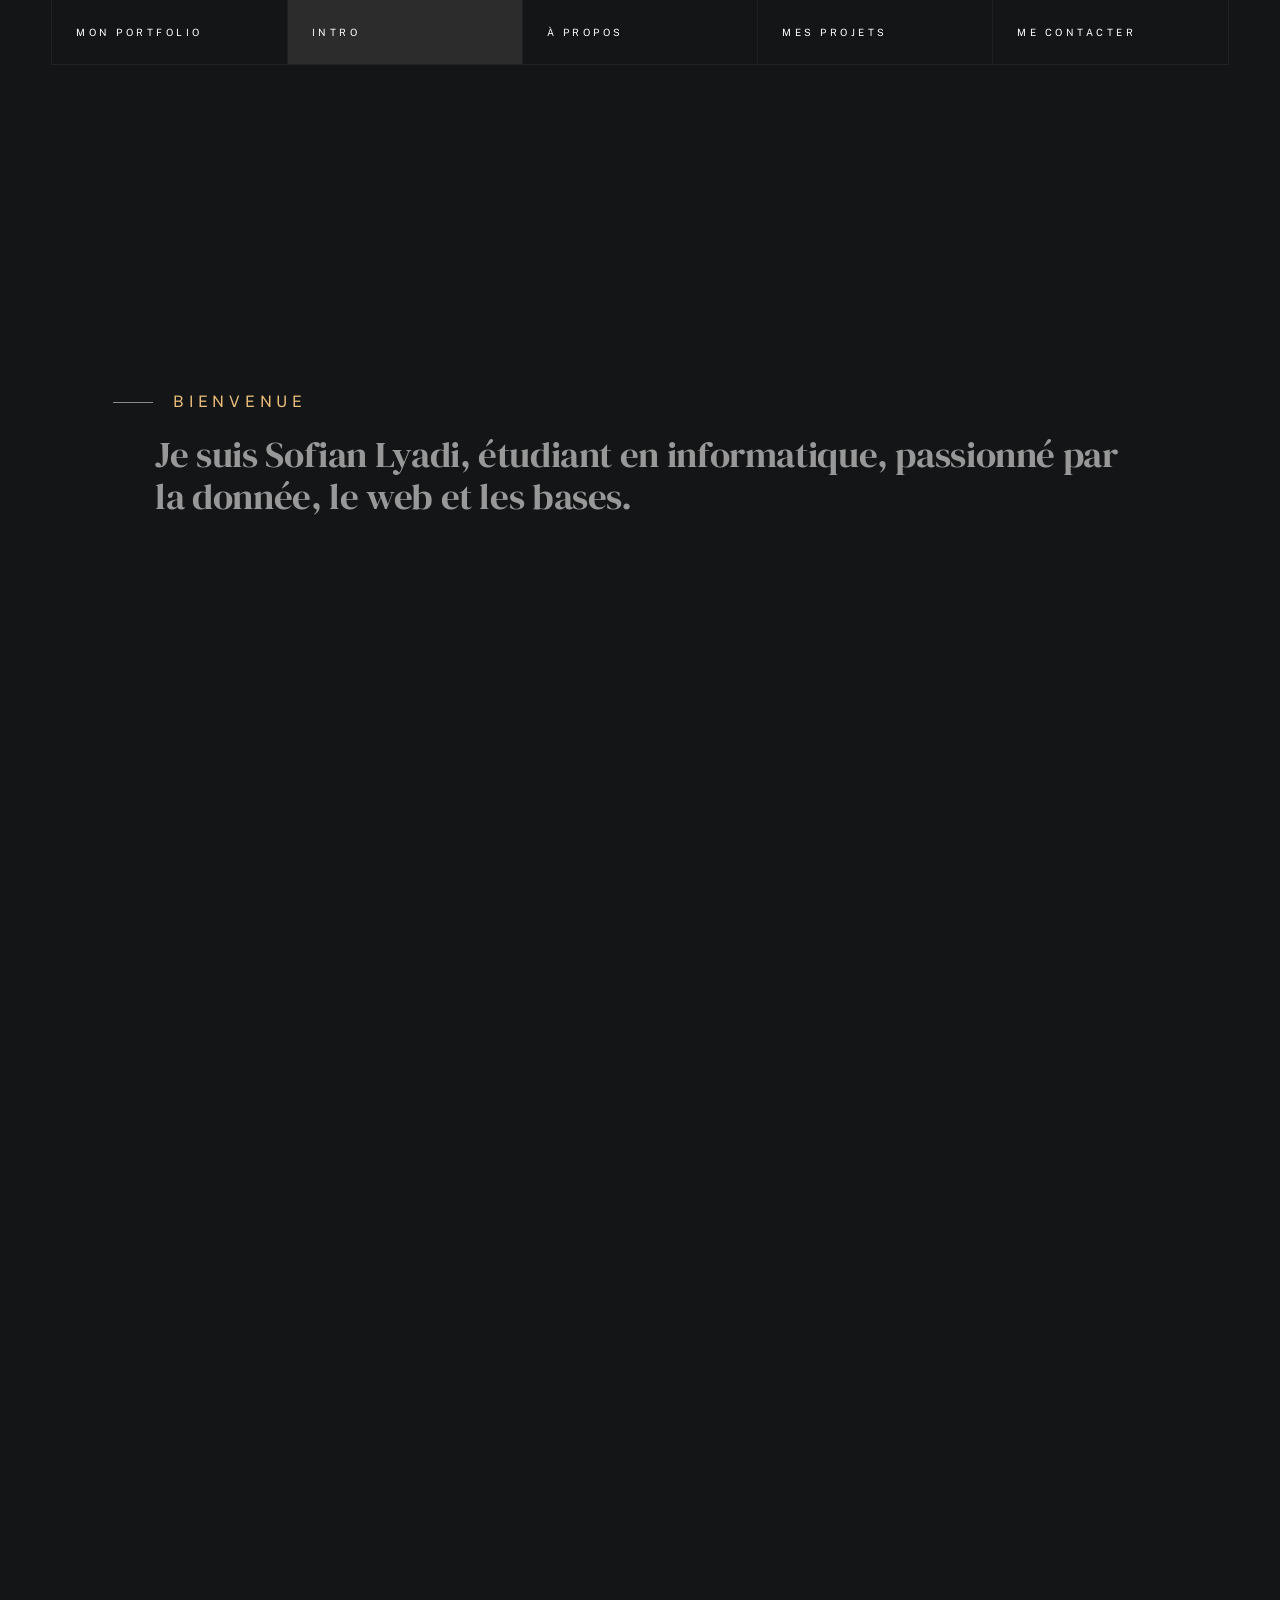
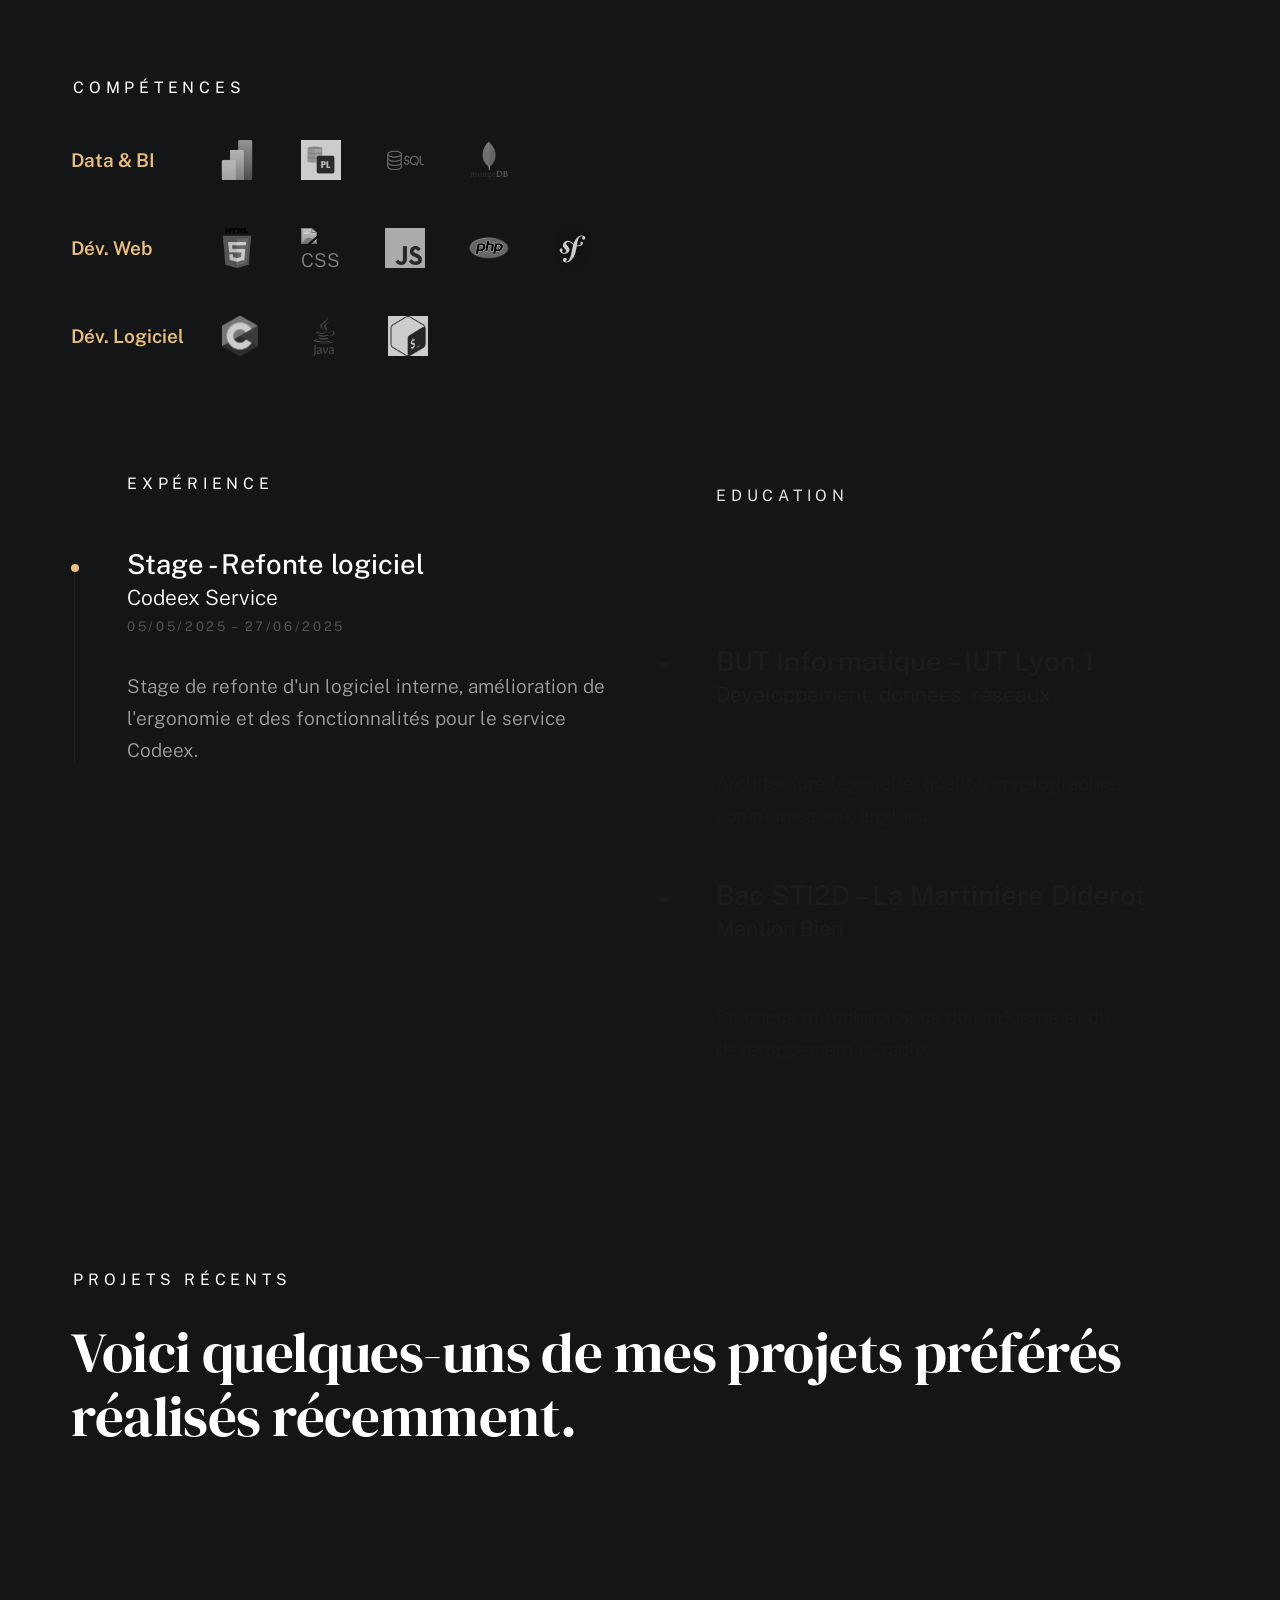
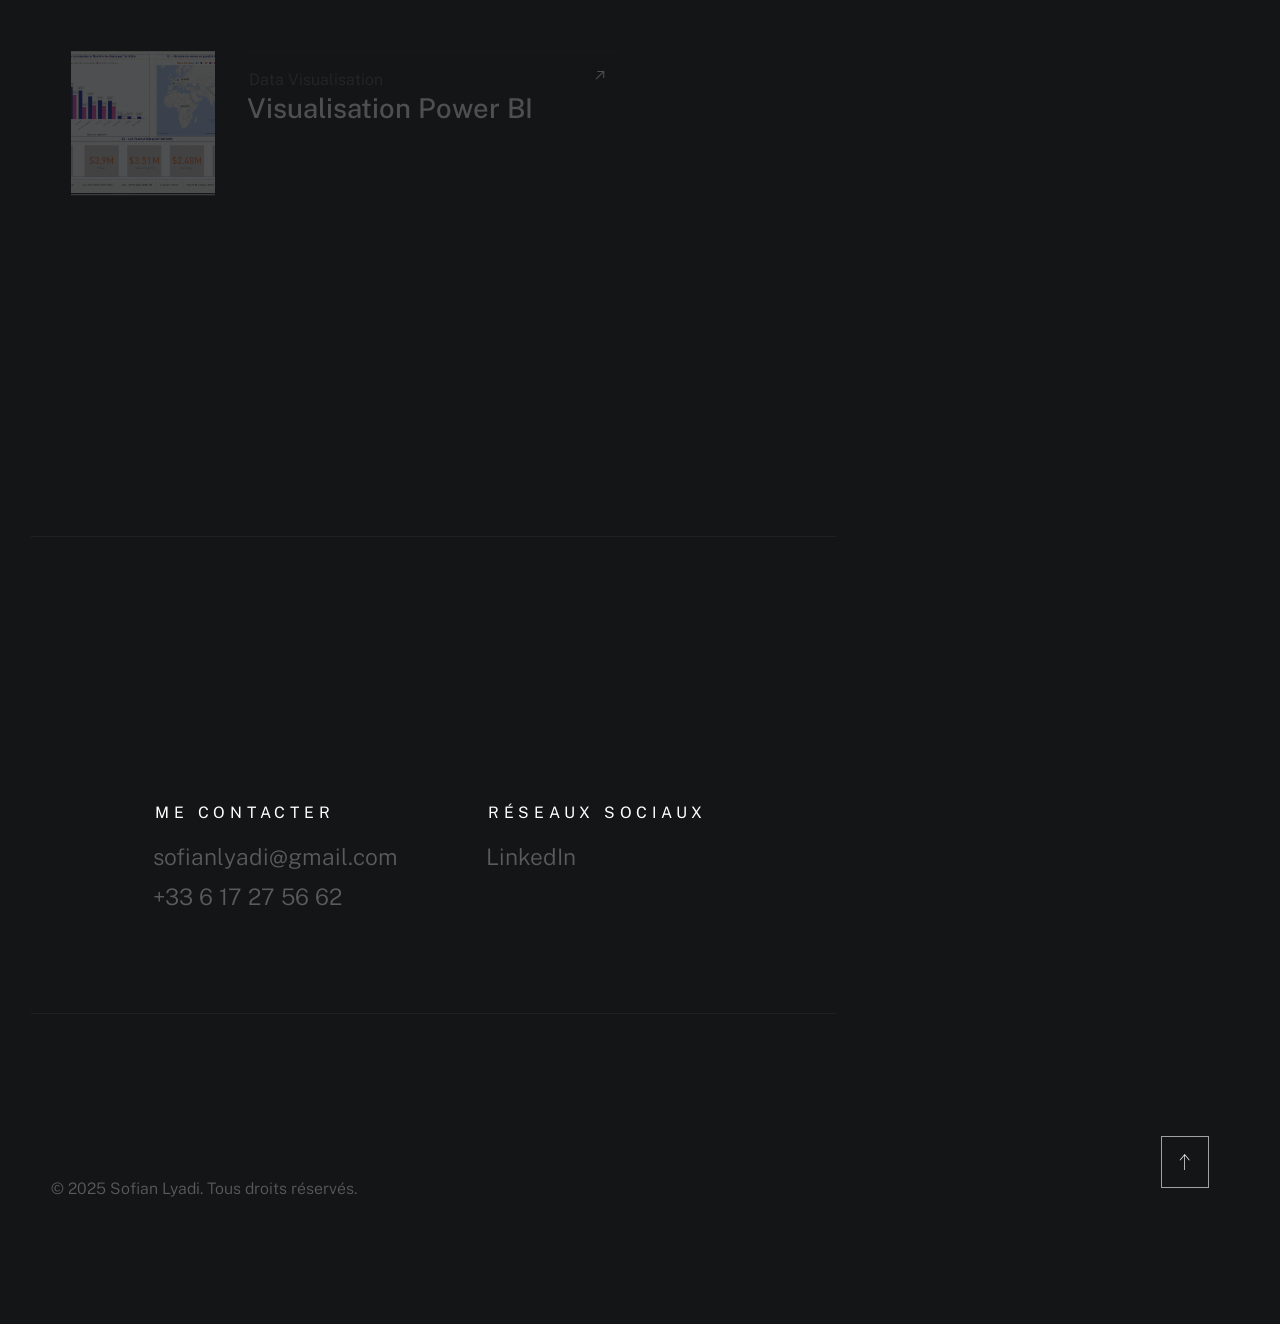
==== commit d54a1dba: "email" ====
--- a/index.html
+++ b/index.html
@@ -445,7 +445,7 @@
             <h3 class="text-pretitle">Me contacter</h3>
             <div class="contact-links">
                 <span>
-                    <a class="mailtoui" href="mailto:sofianlyadi@mail.com" >sofianlyadi@gmail.com</a>
+                    <a class="mailtoui" href="mailto:sofianlyadi@gmail.com" >sofianlyadi@gmail.com</a>
                 </span>
                 <span>
                     <a href="tel:+33617275662">+33 6 17 27 56 62</a>
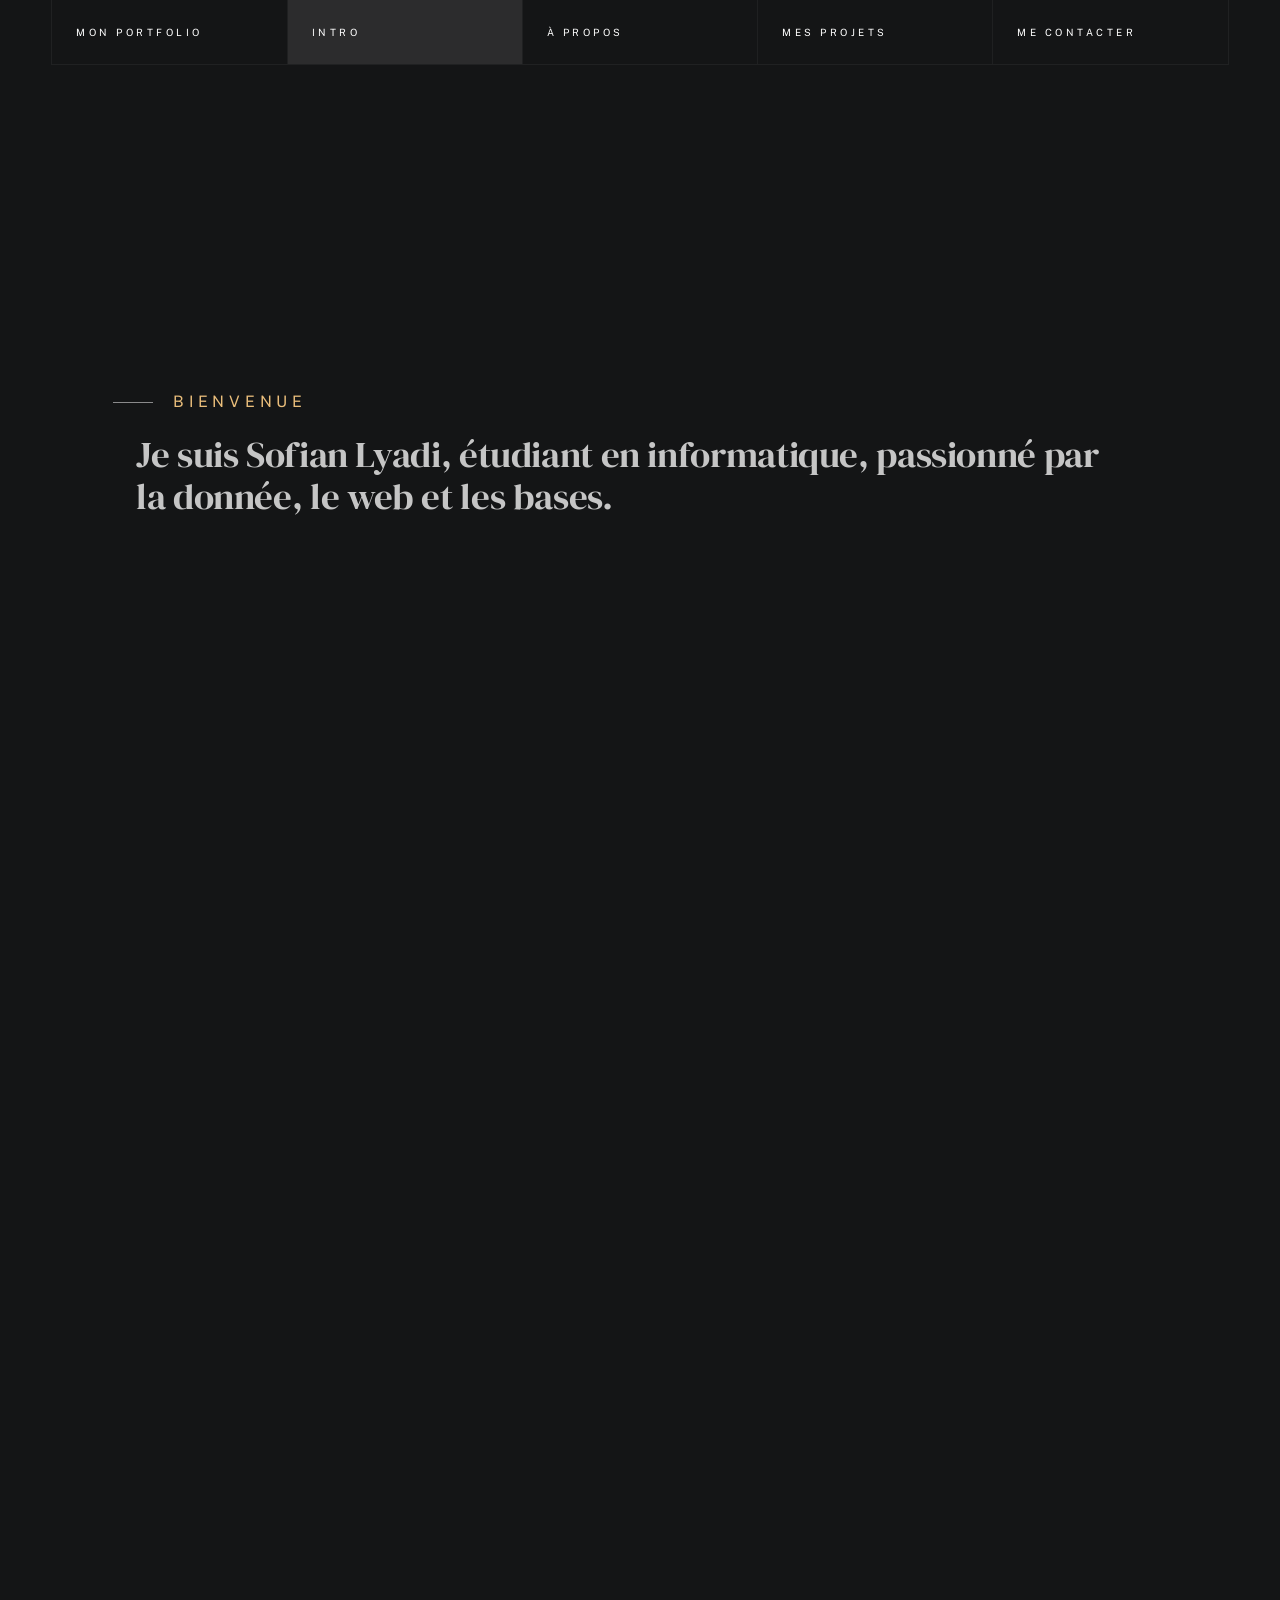
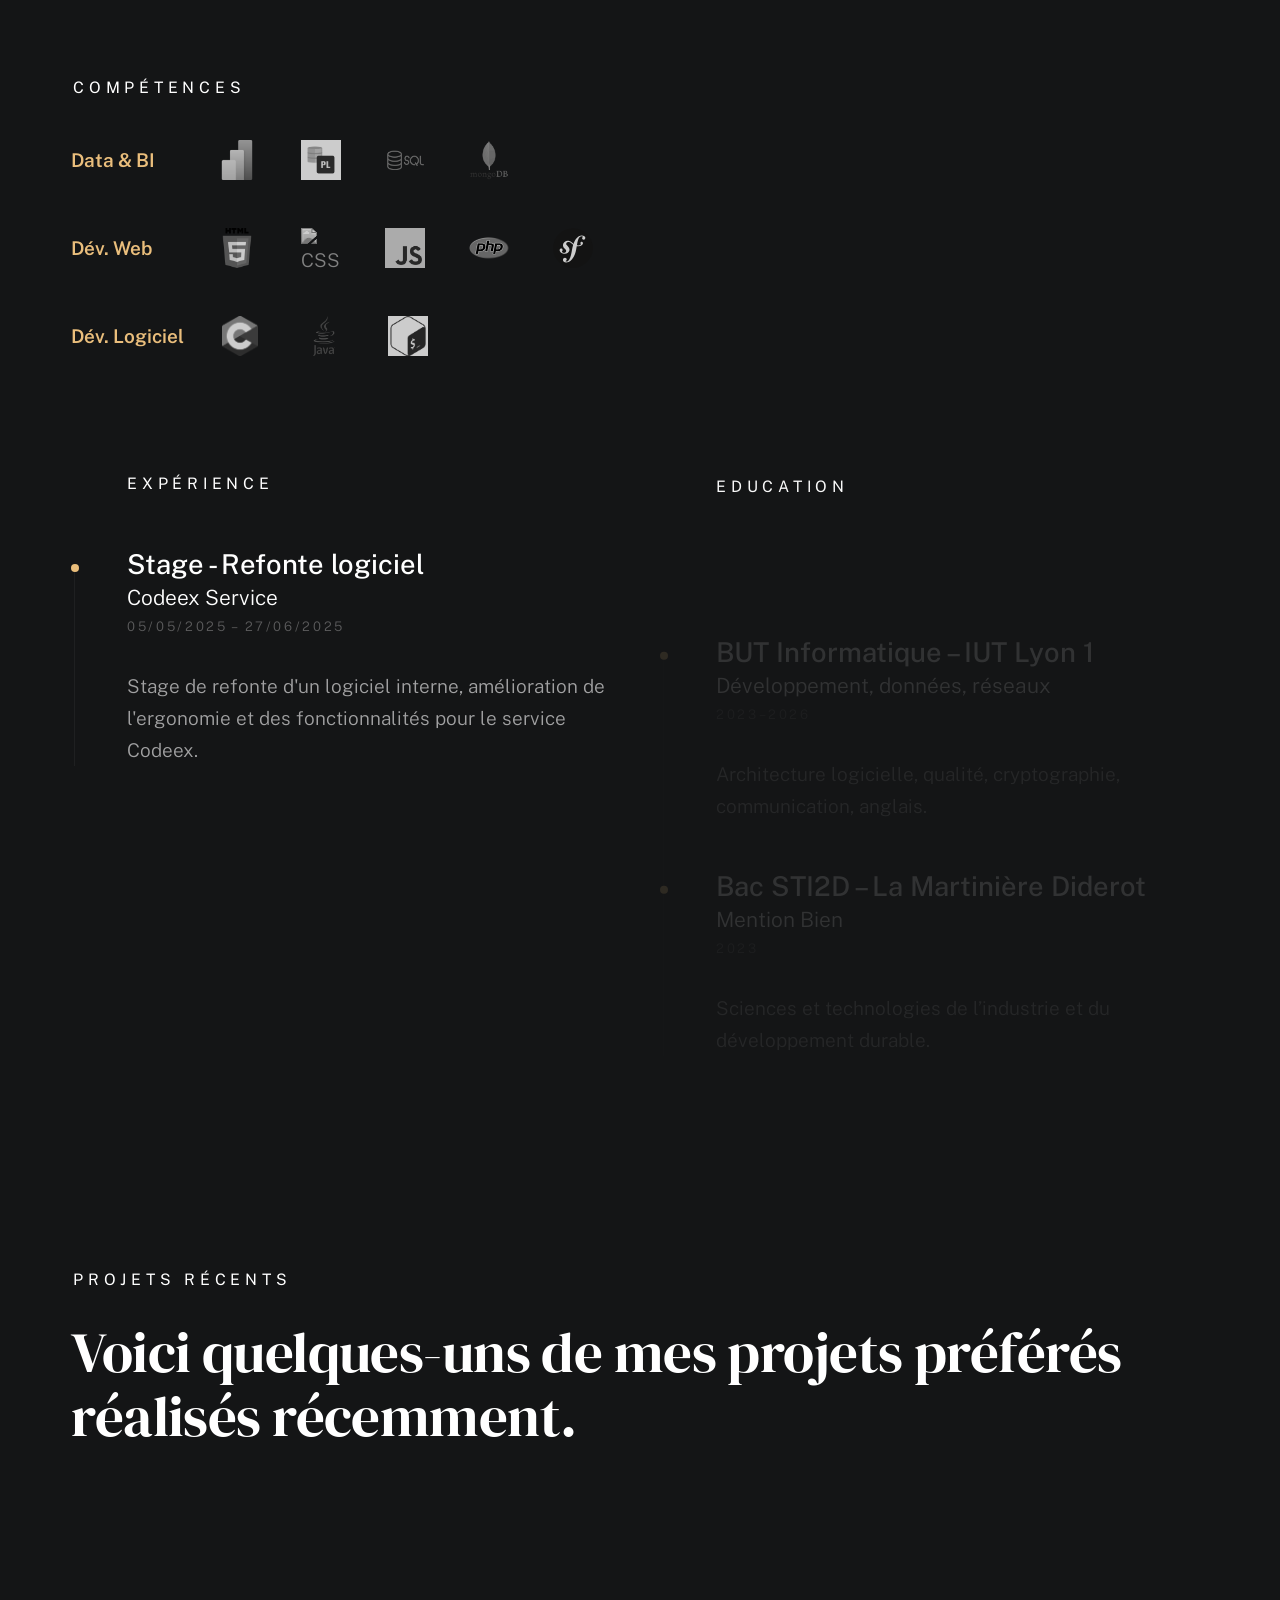
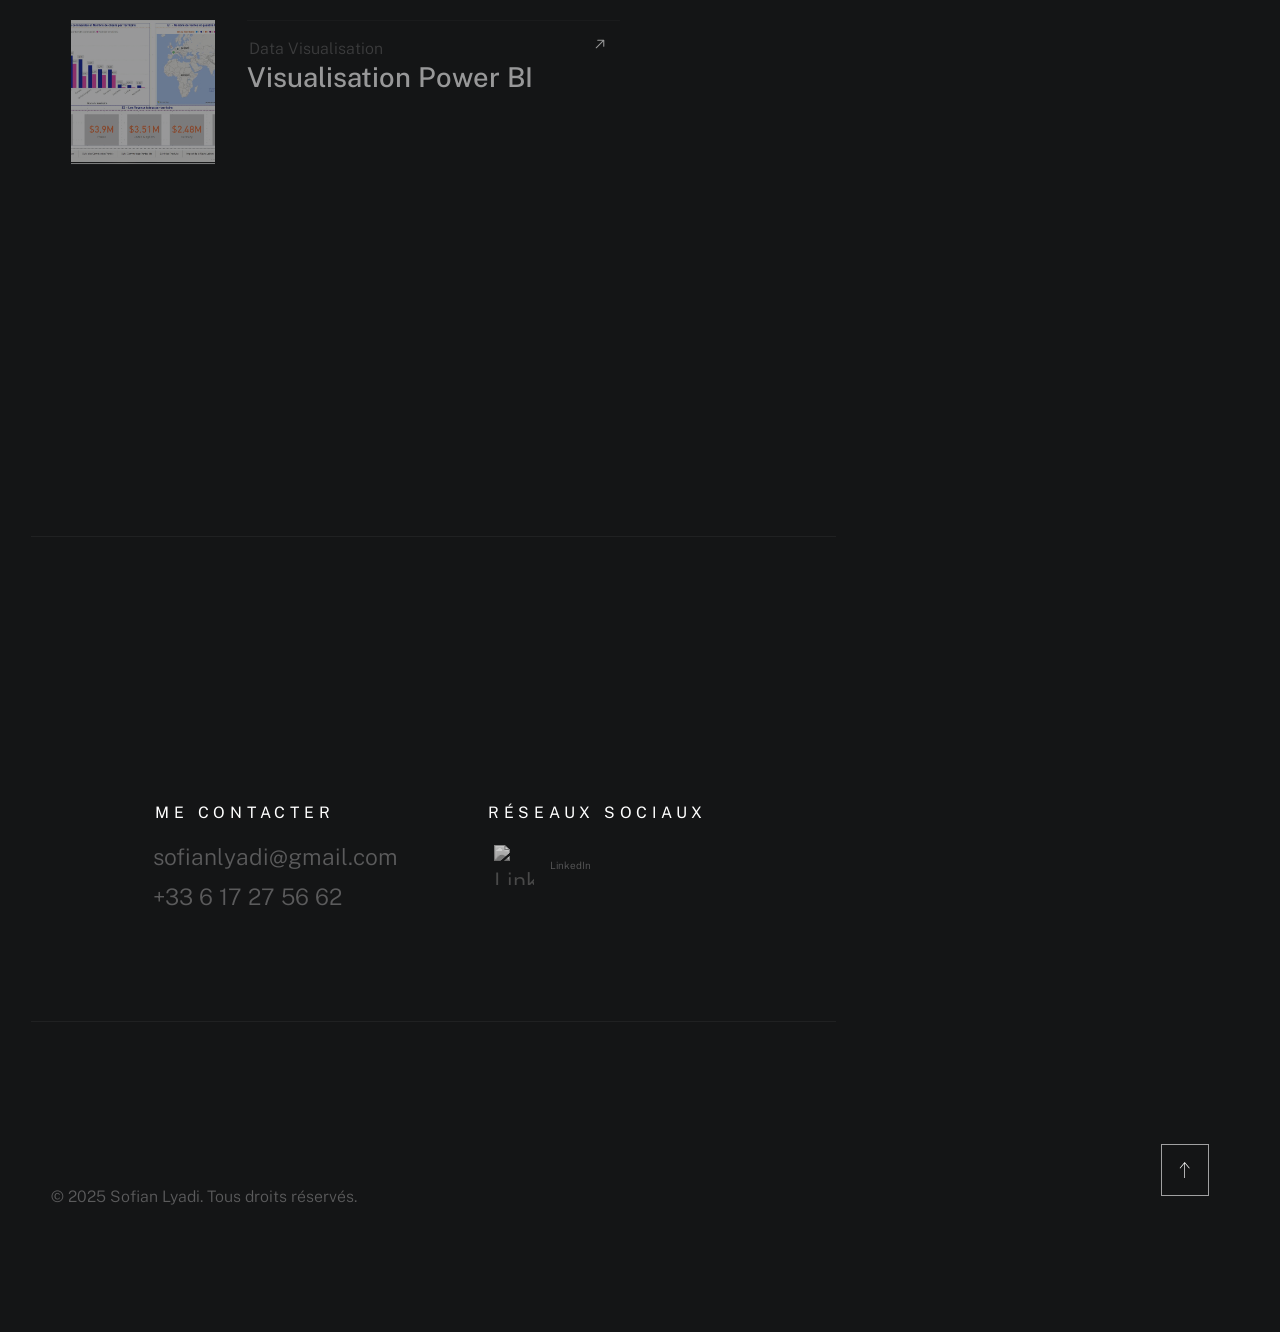
==== commit f2bac10c: "ajout logo linkedin" ====
--- a/index.html
+++ b/index.html
@@ -454,8 +454,15 @@
         </div>
         <div class="column lg-4 md-6 tab-12 contact-block" >
             <h3 class="text-pretitle">Réseaux sociaux</h3>
-            <ul class="contact-social">
-                <li><a href="https://www.linkedin.com/in/sofian-l-925045297/">LinkedIn</a></li>
+            <ul class="contact-social" style="display: flex; align-items: center; gap: 16px;">
+                <li>
+                    <a href="https://www.linkedin.com/in/sofian-l-925045297/" title="LinkedIn" style="display: flex; align-items: center; gap: 8px;">
+                        <span class="skill-logo" style="margin:0;">
+                            <img src="logos/linkedin.png" alt="LinkedIn" />
+                        </span>
+                        <span style="font-size:1rem;">LinkedIn</span>
+                    </a>
+                </li>
             </ul>
         </div>
     </div> <!-- end contact-bottom -->
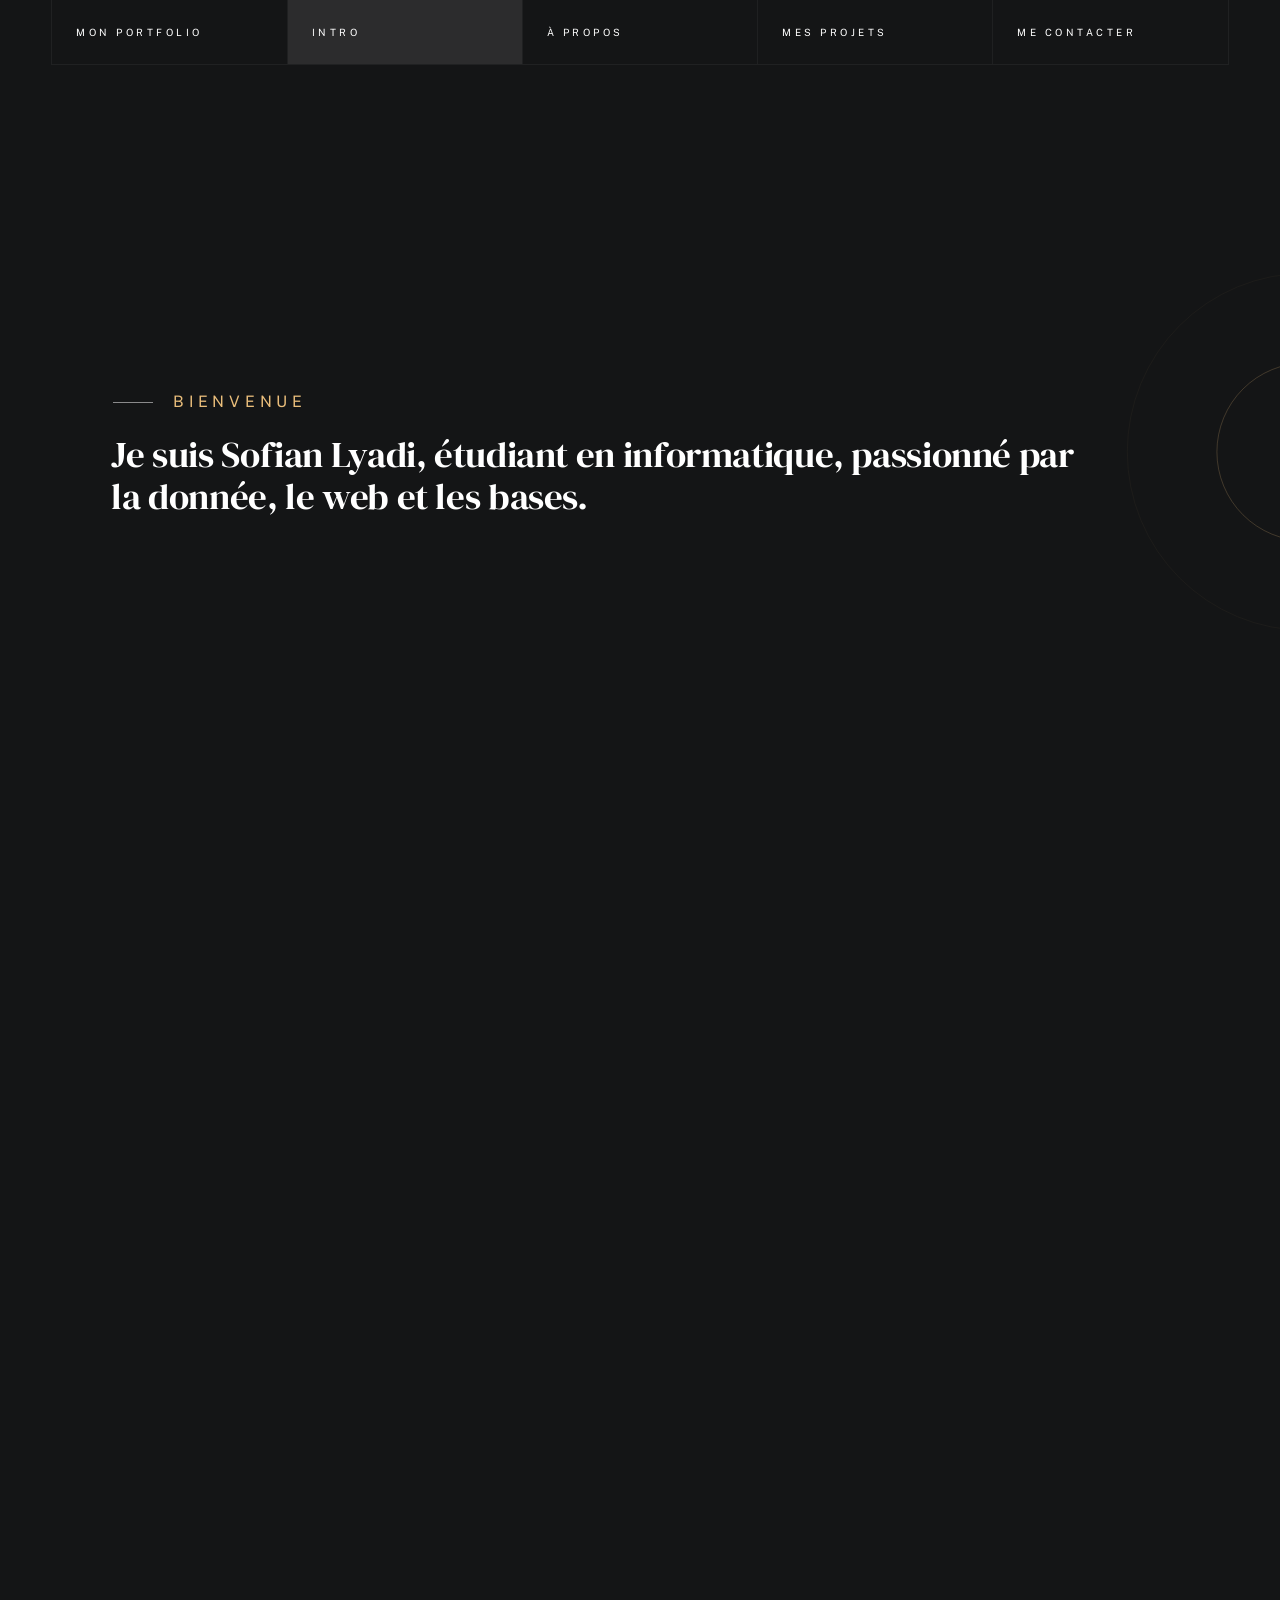
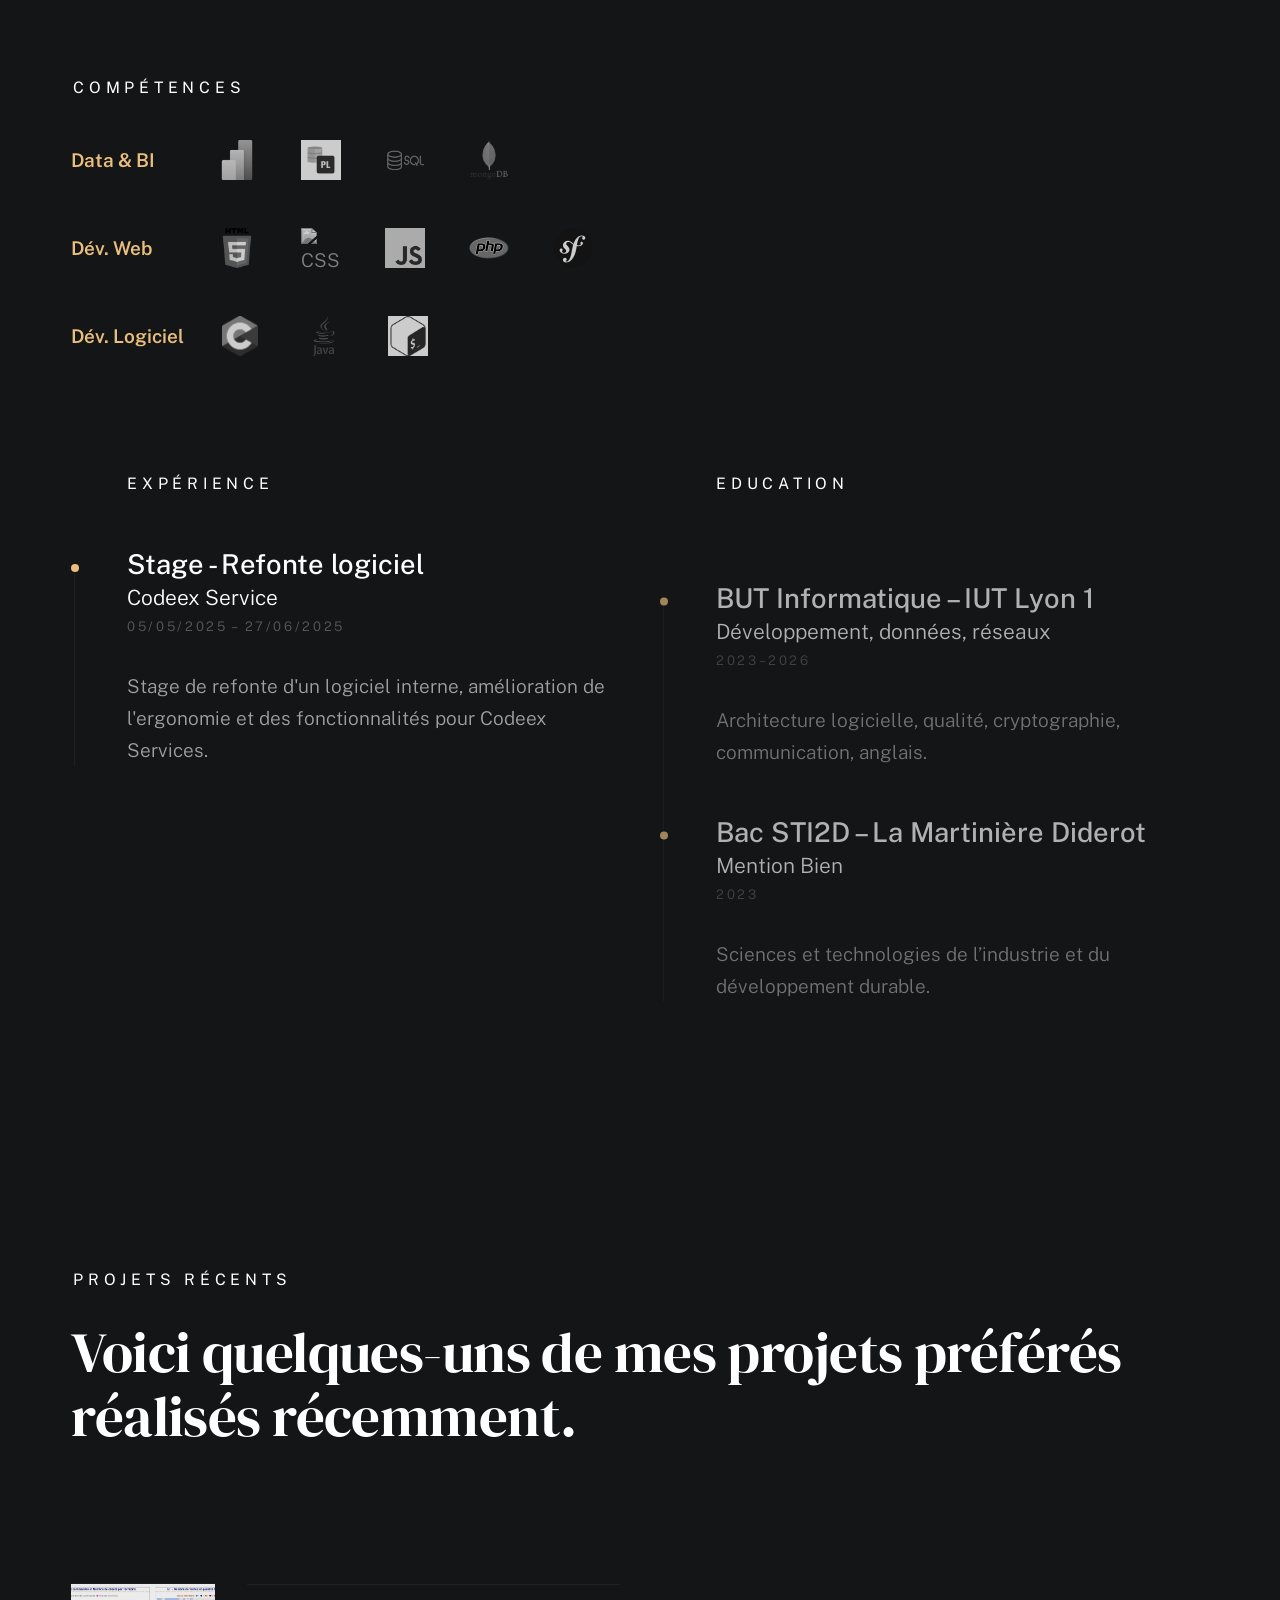
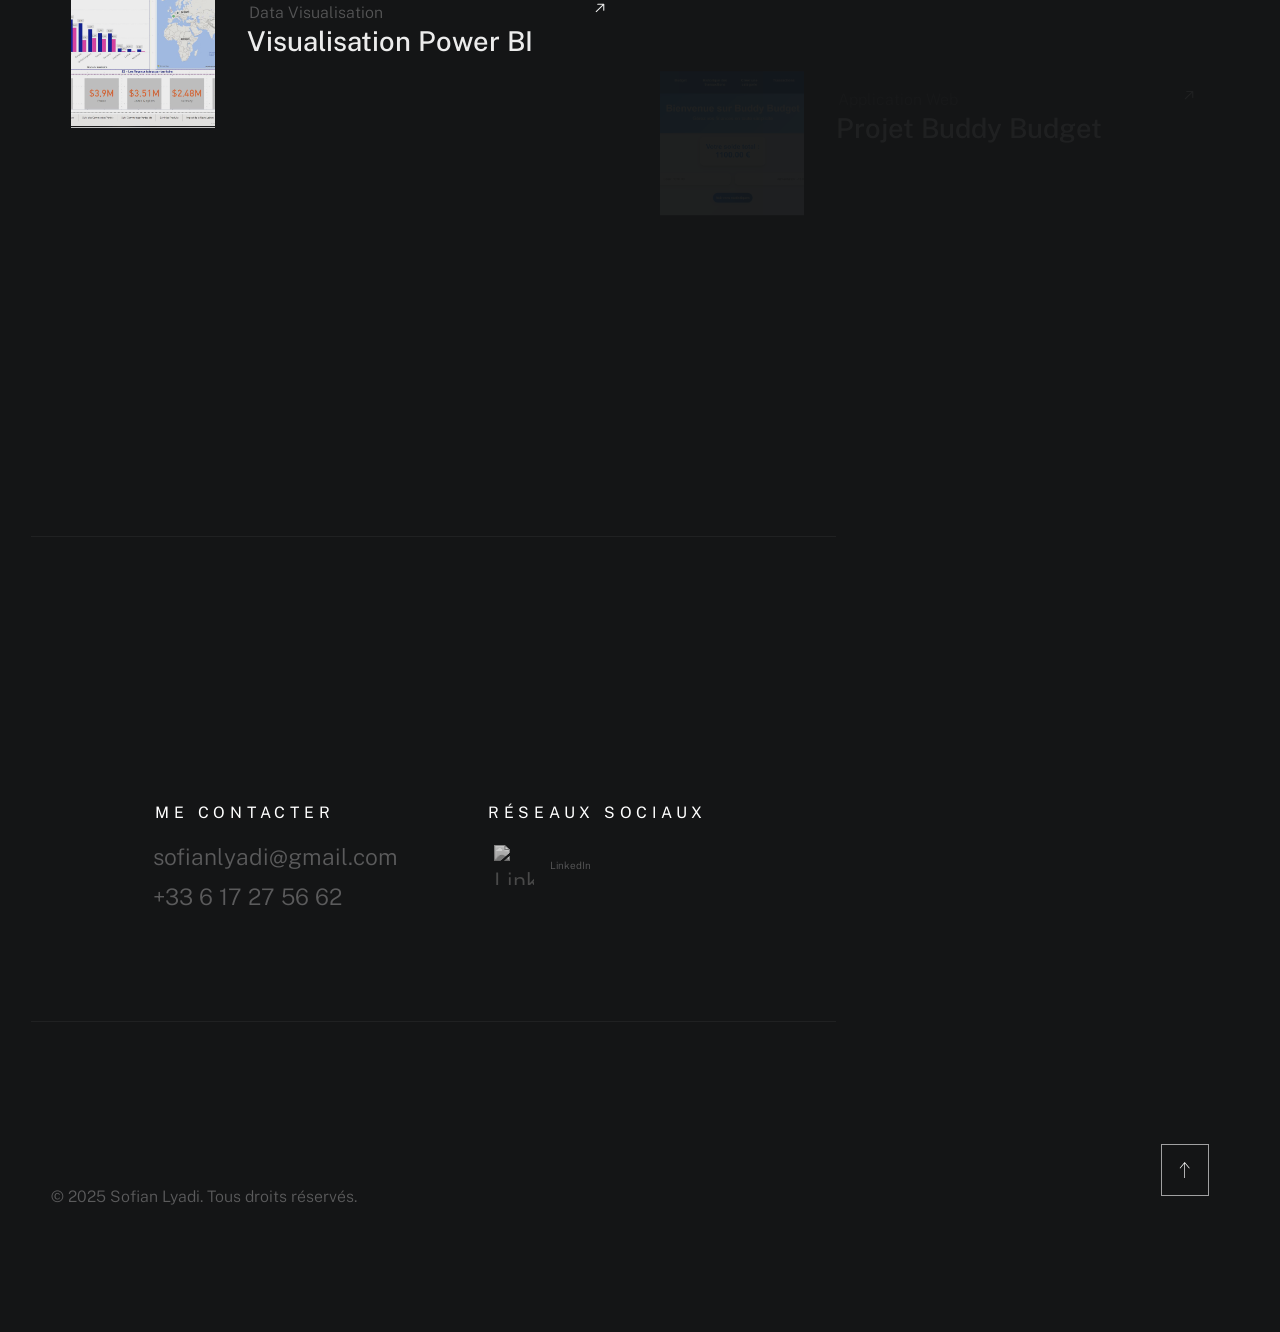
==== commit 80474774: "correction image" ====
--- a/index.html
+++ b/index.html
@@ -206,7 +206,7 @@
             <p class="timeline__timeframe">05/05/2025 – 27/06/2025</p>
         </div>
         <div class="timeline__desc">
-            <p>Stage de refonte d'un logiciel interne, amélioration de l'ergonomie et des fonctionnalités pour le service Codeex.</p>
+            <p>Stage de refonte d'un logiciel interne, amélioration de l'ergonomie et des fonctionnalités pour Codeex Services.</p>
         </div>
     </div>
 </div>
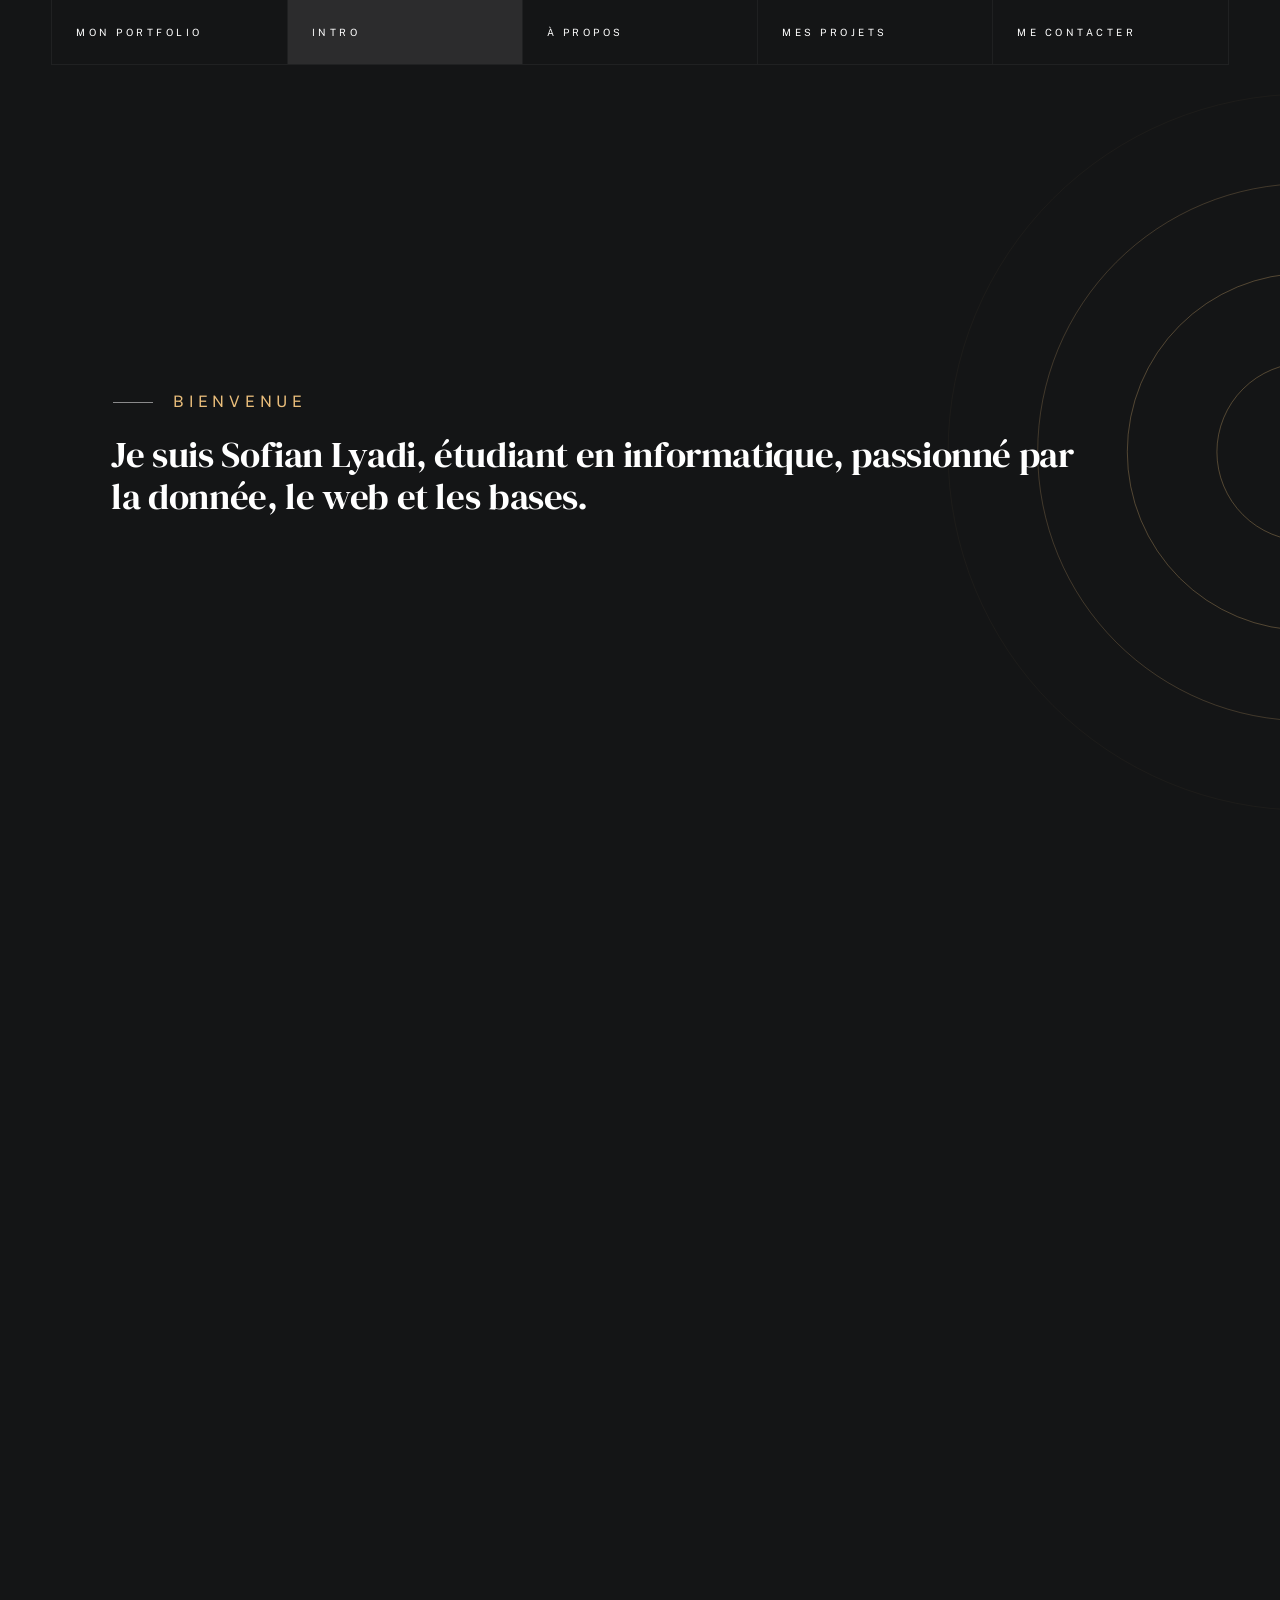
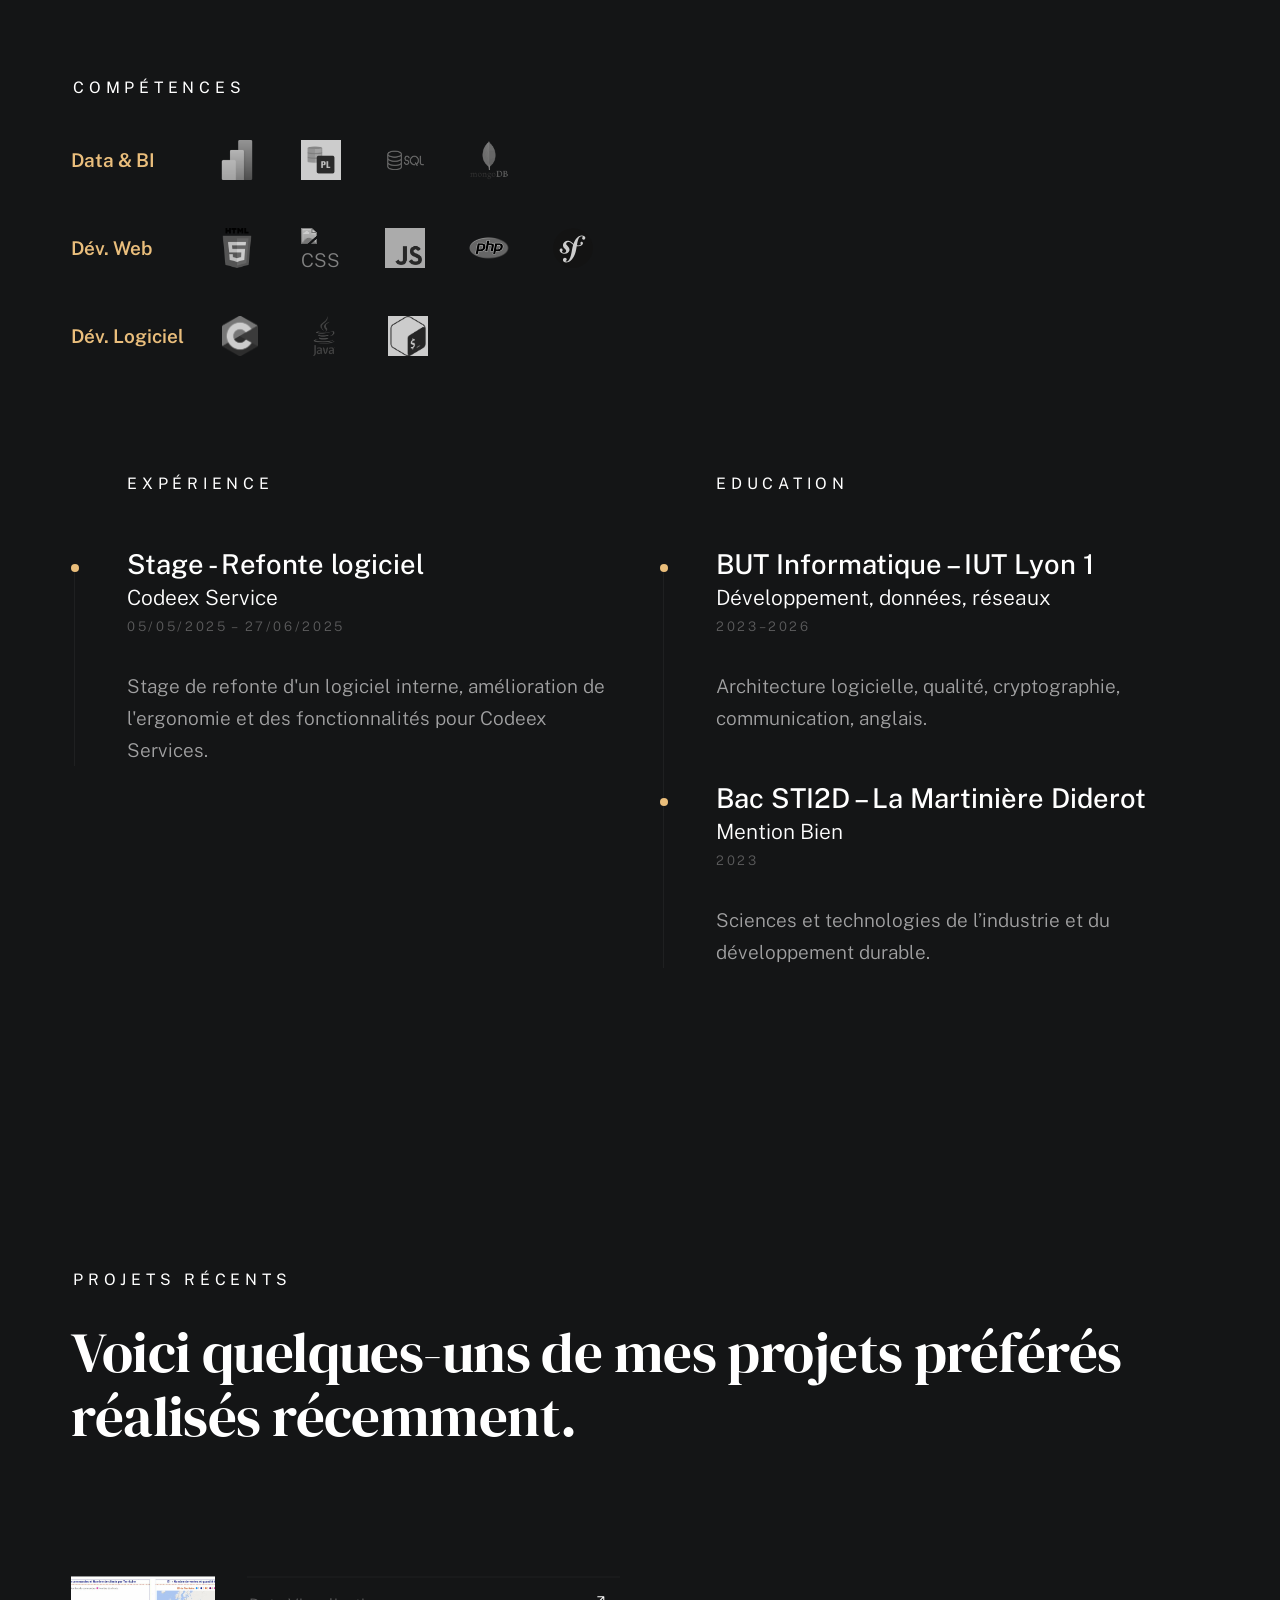
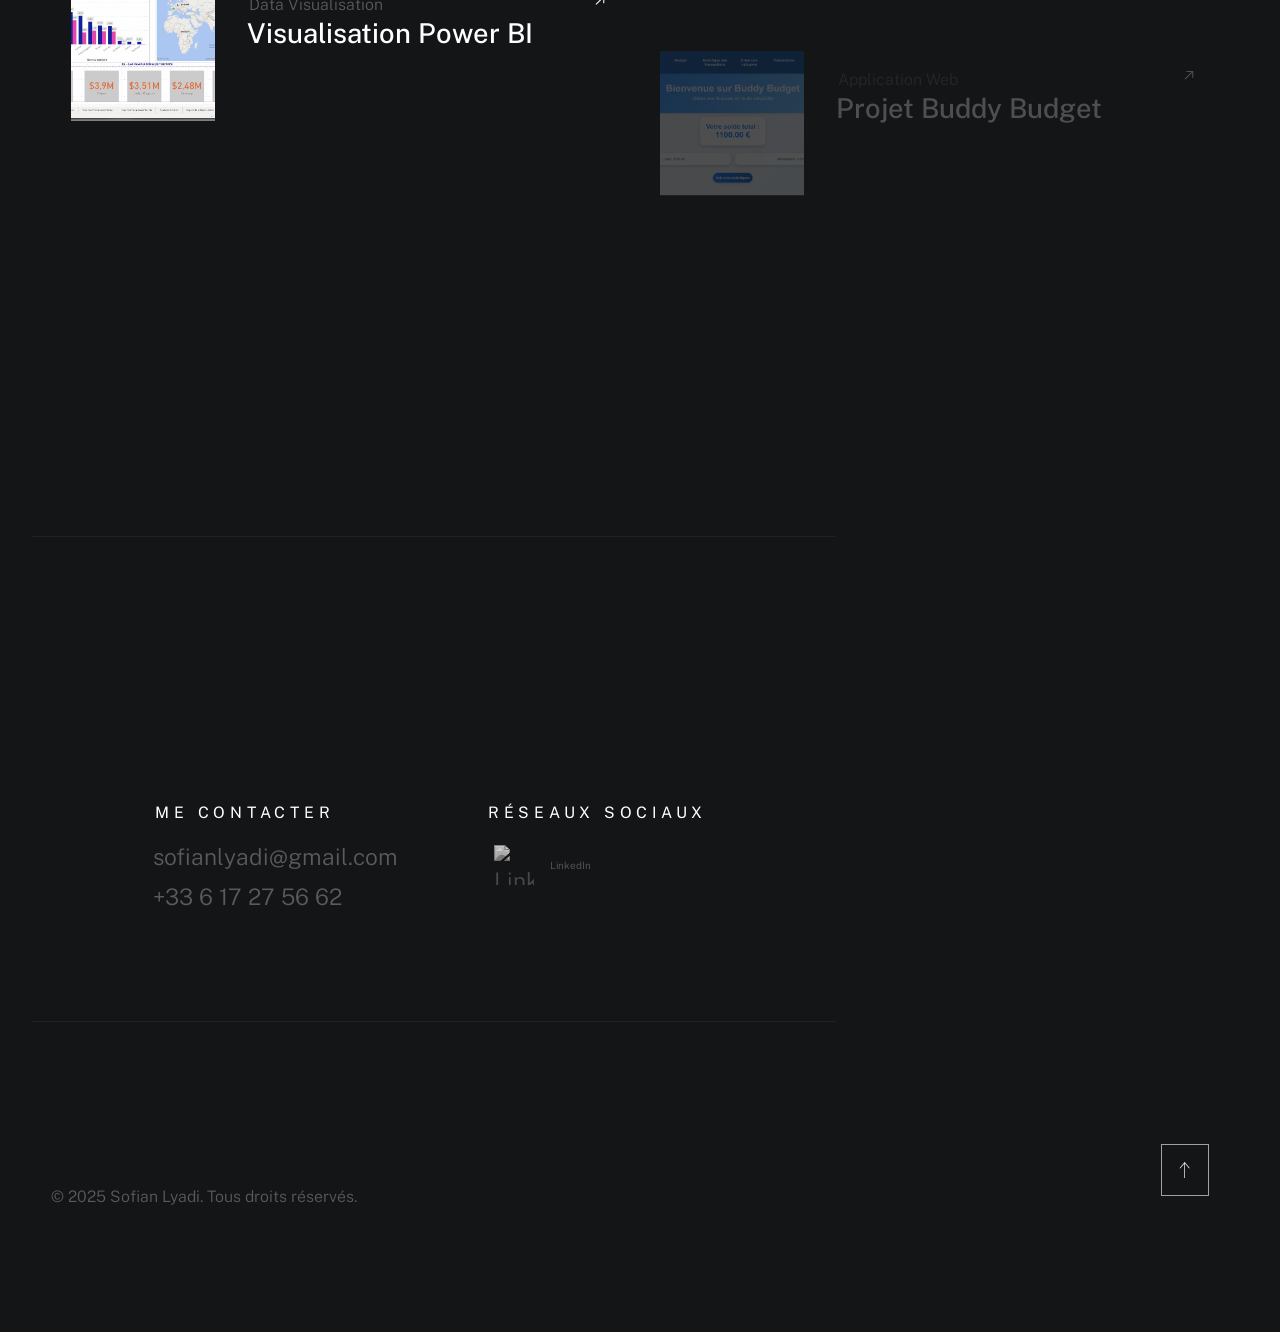
==== commit cf34a2e2: "ajustement" ====
--- a/index.html
+++ b/index.html
@@ -126,7 +126,7 @@
 <section class="s-about target-section" id="about">
 <div class="row about-info wide" data-animate-block="">
 <div class="column lg-6 md-12 about-info__pic-block">
-    <img alt="" class="about-info__pic" data-animate-el="" src="logos/photoSofian.png" srcset="logos/photoSofian.png 1x, logos/photoSofian.png 2x" style="object-fit: cover; width: 100%; max-width: 420px; aspect-ratio: 1/1; border-radius: 12px; box-shadow: 0 4px 24px rgba(0,0,0,0.15);"/>
+    <img alt="" class="about-info__pic" data-animate-el="" src="images/photoSofian.png" srcset="images/photoSofian.png 1x, images/photoSofian.png 2x" style="object-fit: cover; width: 100%; max-width: 420px; aspect-ratio: 1/1; border-radius: 12px; box-shadow: 0 4px 24px rgba(0,0,0,0.15);"/>
 </div>
 <div class="column lg-6 md-12">
 <div class="about-info__text">
@@ -235,7 +235,7 @@
     <li class="folio-list__item column" data-animate-el="">
         <a class="folio-list__item-link" href="#modal-powerbi">
             <div class="folio-list__item-pic">
-                <img alt="Visualisation Power BI" src="logos/powBI.png" srcset="logos/powBI.png 1x, logos/powBI.png 2x"/>
+                <img alt="Visualisation Power BI" src="images/powBI.png" srcset="images/powBI.png 1x, images/powBI.png 2x"/>
             </div>
             <div class="folio-list__item-text">
                 <div class="folio-list__item-cat">
@@ -254,7 +254,7 @@
     <li class="folio-list__item column" data-animate-el="">
         <a class="folio-list__item-link" href="#modal-buddybudget">
             <div class="folio-list__item-pic">
-                <img alt="Projet Buddy Budget" src="logos/saes4.png" srcset="logos/saes4.png 1x, logos/saes4.png 2x"/>
+                <img alt="Projet Buddy Budget" src="images/saes4.png" srcset="images/saes4.png 1x, images/saes4.png 2x"/>
             </div>
             <div class="folio-list__item-text">
                 <div class="folio-list__item-cat">
@@ -273,7 +273,7 @@
     <li class="folio-list__item column" data-animate-el="">
         <a class="folio-list__item-link" href="#modal-therapeutes">
             <div class="folio-list__item-pic">
-                <img alt="Base de données thérapeutes" src="logos/thera.png" srcset="logos/thera.png 1x, logos/thera.png 2x"/>
+                <img alt="Base de données thérapeutes" src="images/thera.png" srcset="images/thera.png 1x, images/thera.png 2x"/>
             </div>
             <div class="folio-list__item-text">
                 <div class="folio-list__item-cat">
@@ -292,7 +292,7 @@
     <li class="folio-list__item column" data-animate-el="">
         <a class="folio-list__item-link" href="#modal-campusvert">
             <div class="folio-list__item-pic">
-                <img alt="Campus Vert" src="logos/saes1.png" srcset="logos/saes1.png 1x, logos/saes1.png 2x"/>
+                <img alt="Campus Vert" src="images/saes1.png" srcset="images/saes1.png 1x, images/saes1.png 2x"/>
             </div>
             <div class="folio-list__item-text">
                 <div class="folio-list__item-cat">
@@ -311,7 +311,7 @@
     <li class="folio-list__item column" data-animate-el="">
         <a class="folio-list__item-link" href="#modal-codeex">
             <div class="folio-list__item-pic">
-                <img alt="Refonte logiciel Codeex" src="logos/projet5.png" srcset="logos/projet5.png 1x, logos/projet5.png 2x"/>
+                <img alt="Refonte logiciel Codeex" src="images/projet5.png" srcset="images/projet5.png 1x, images/projet5.png 2x"/>
             </div>
             <div class="folio-list__item-text">
                 <div class="folio-list__item-cat">
@@ -332,7 +332,7 @@
 <!-- Supprime les modals #modal-01 à #modal-06, garde uniquement les modals personnalisés -->
 <div hidden="" id="modal-powerbi">
     <div class="modal-popup">
-        <img alt="Visualisation Power BI" src="logos/powBI.png"/>
+        <img alt="Visualisation Power BI" src="images/powBI.png"/>
         <div class="modal-popup__desc">
             <h5>Visualisation Power BI</h5>
             <p>
@@ -349,7 +349,7 @@
 </div>
 <div hidden="" id="modal-buddybudget">
     <div class="modal-popup">
-        <img alt="Projet Buddy Budget" src="logos/saes4.png"/>
+        <img alt="Projet Buddy Budget" src="images/saes4.png"/>
         <div class="modal-popup__desc">
             <h5>Projet Buddy Budget</h5>
             <p>
@@ -367,7 +367,7 @@
 </div>
 <div hidden="" id="modal-therapeutes">
     <div class="modal-popup">
-        <img alt="Base de données thérapeutes" src="logos/thera.png"/>
+        <img alt="Base de données thérapeutes" src="images/thera.png"/>
         <div class="modal-popup__desc">
             <h5>Base de données thérapeutes</h5>
             <p>
@@ -384,7 +384,7 @@
 </div>
 <div hidden="" id="modal-campusvert">
     <div class="modal-popup">
-        <img alt="Campus Vert" src="logos/saes1.png"/>
+        <img alt="Campus Vert" src="images/saes1.png"/>
         <div class="modal-popup__desc">
             <h5>Campus Vert</h5>
             <p>
@@ -401,7 +401,7 @@
 </div>
 <div hidden="" id="modal-codeex">
     <div class="modal-popup">
-        <img alt="Refonte logiciel Codeex" src="logos/projet5.png"/>
+        <img alt="Refonte logiciel Codeex" src="images/projet5.png"/>
         <div class="modal-popup__desc">
             <h5>Refonte d’un logiciel de médecine douce – Codeex Services</h5>
             <ul class="modal-popup__cat">
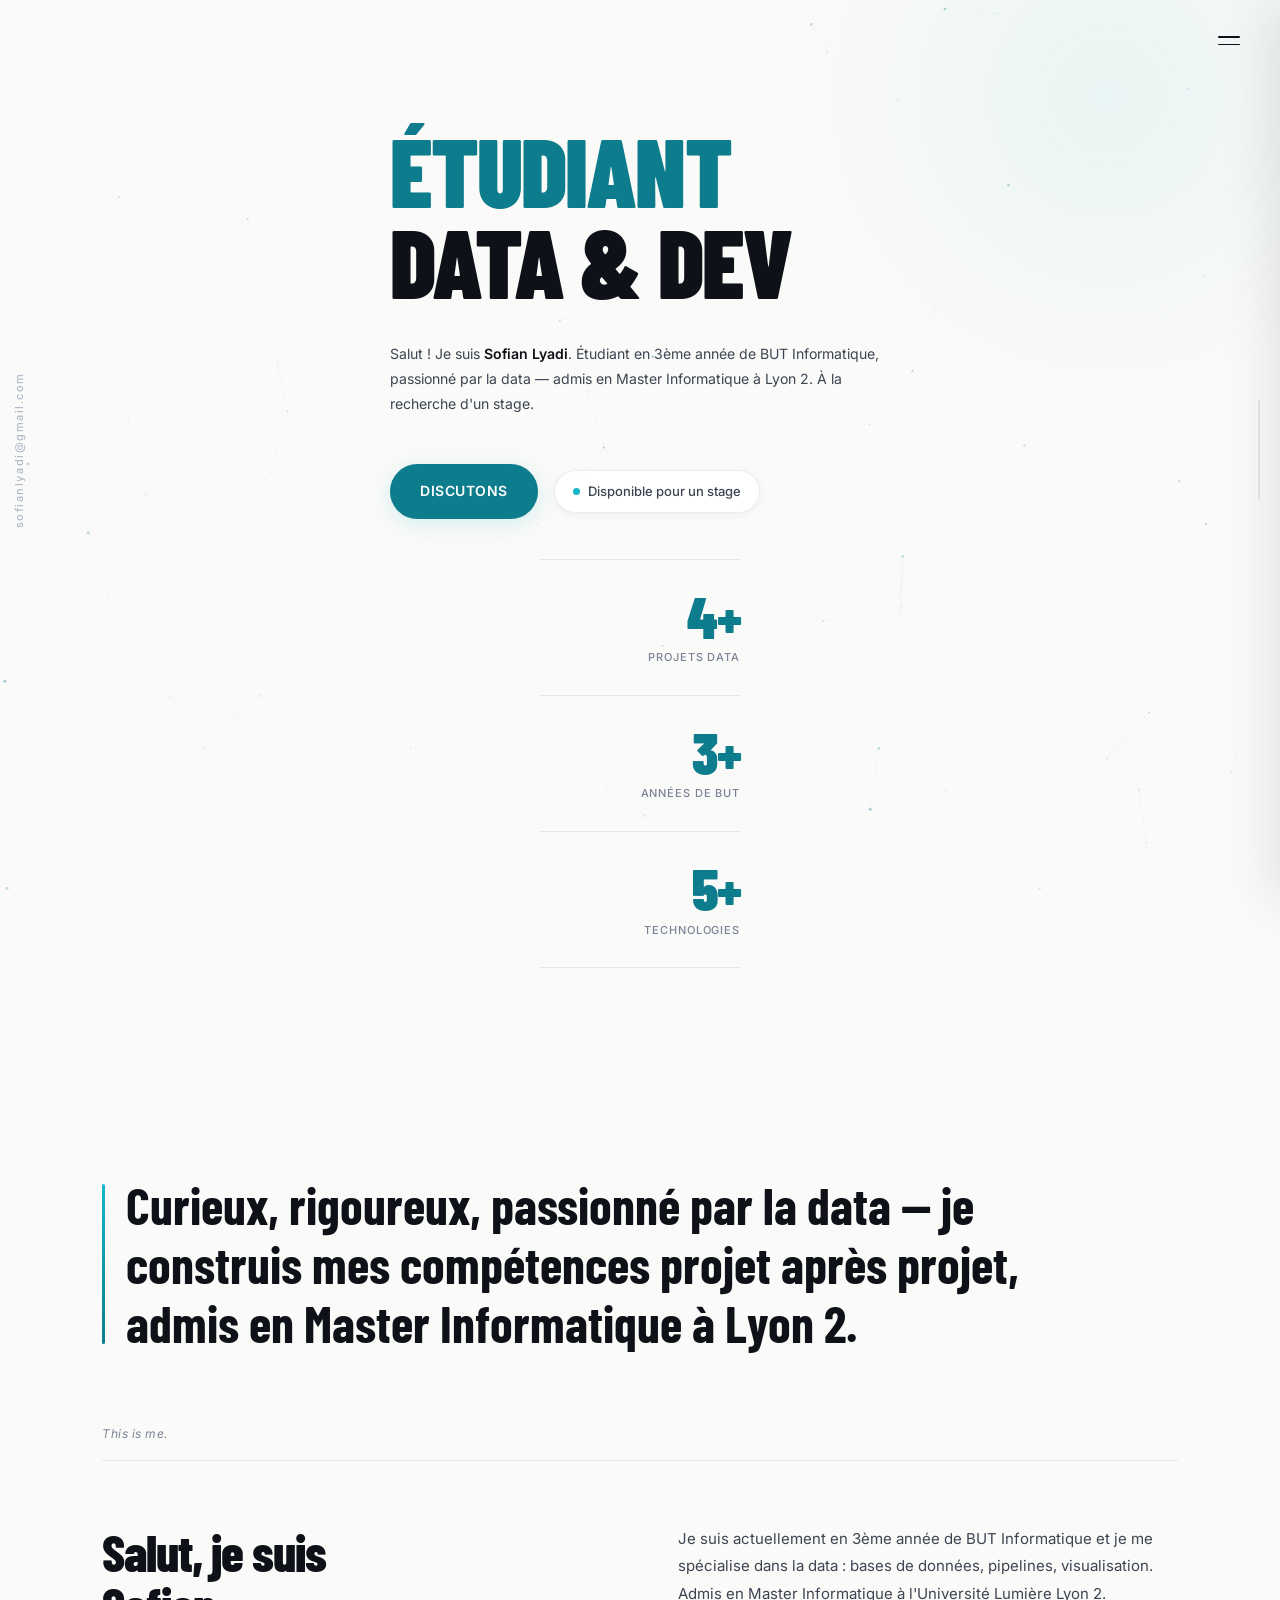
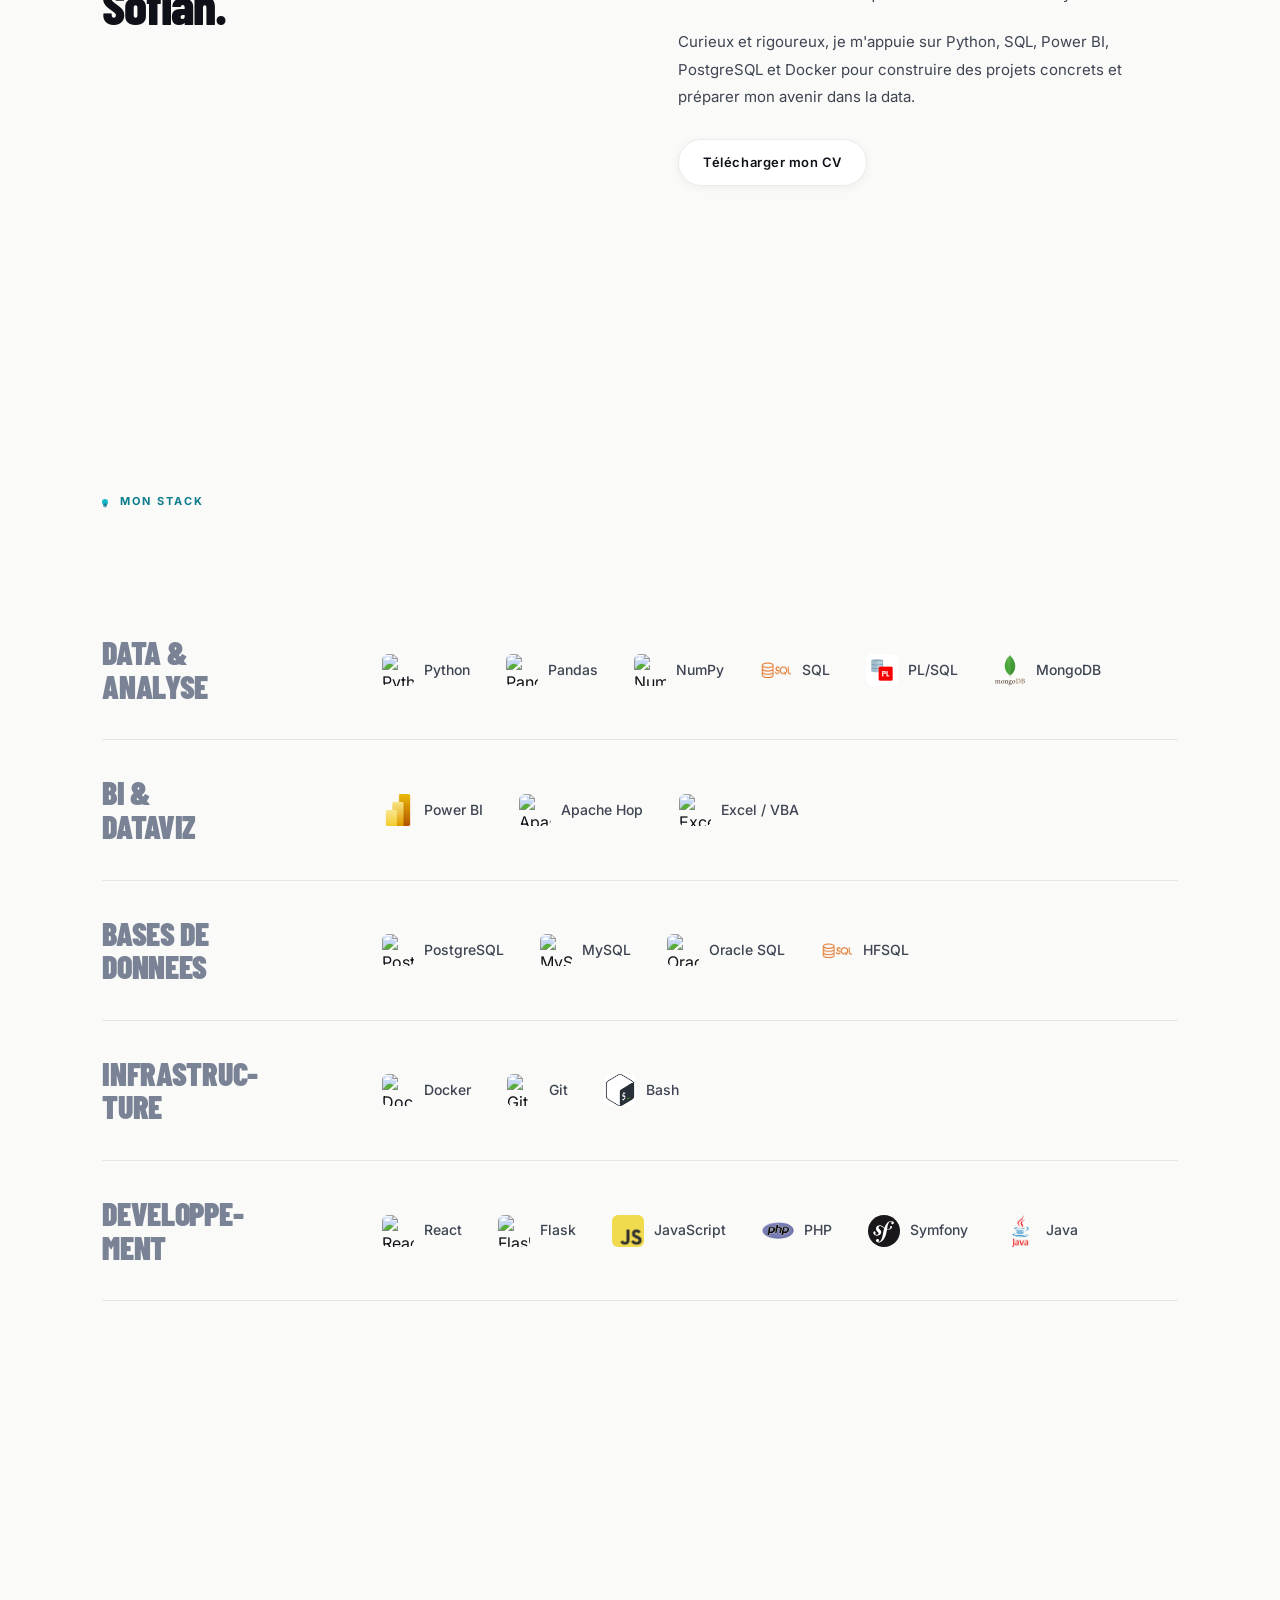
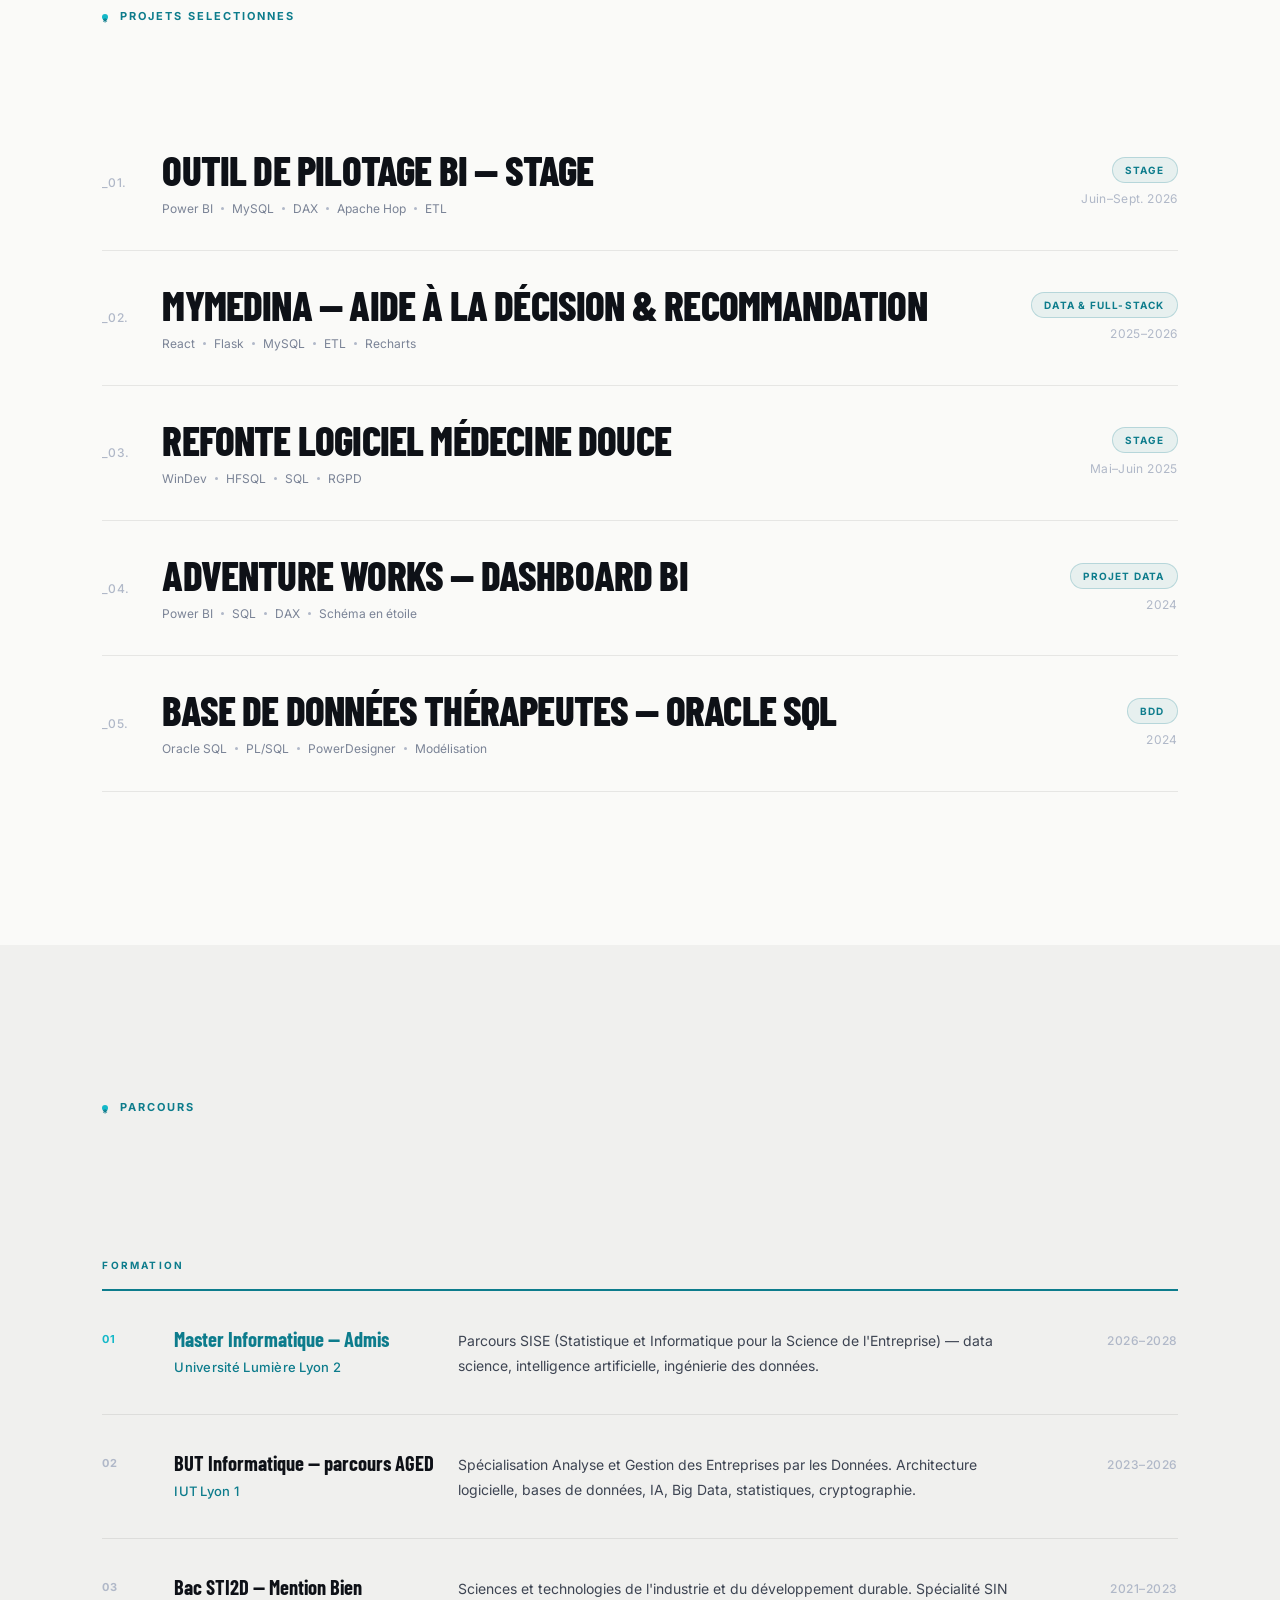
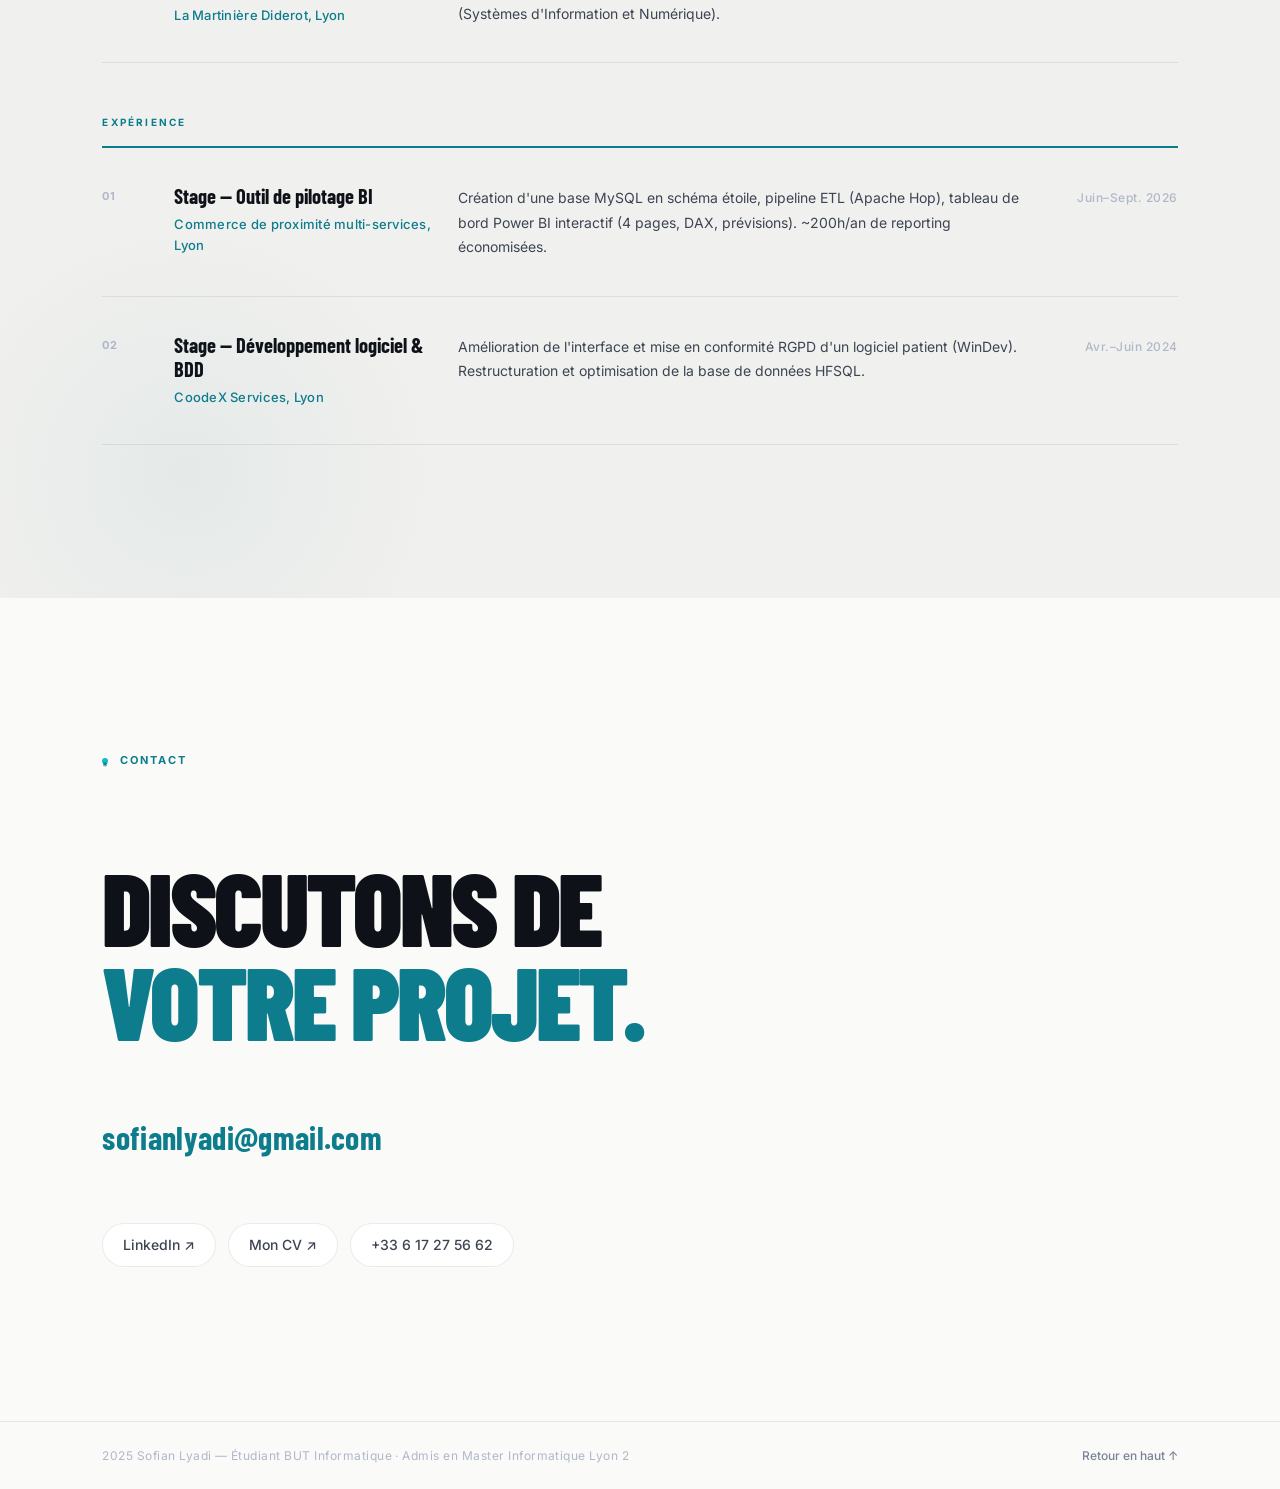
==== commit c6e062b7: "Mise a jour complete du portfolio : design, parcours, stack et projets" ====
--- a/index.html
+++ b/index.html
@@ -1,492 +1,576 @@
 <!DOCTYPE html>
-
-<html class="no-js ss-preload" lang="en">
+<html lang="fr">
+
 <head>
-<!--- basic page needs
-    ================================================== -->
-<meta charset="utf-8"/>
-<title>Sofian Lyadi</title>
-<meta content="" name="description"/>
-<meta content="" name="author"/>
-<!-- mobile specific metas
-    ================================================== -->
-<meta content="width=device-width, initial-scale=1" name="viewport"/>
-<!-- CSS
-    ================================================== -->
-<link href="css/vendor.css" rel="stylesheet"/>
-<link href="css/styles.css" rel="stylesheet"/>
-<!-- favicons
-    ================================================== -->
-<link href="apple-touch-icon.png" rel="apple-touch-icon" sizes="180x180"/>
-<link href="favicon-32x32.png" rel="icon" sizes="32x32" type="image/png"/>
-<link href="favicon-16x16.png" rel="icon" sizes="16x16" type="image/png"/>
-<link href="site.webmanifest" rel="manifest"/>
-<style>
-/* ...existing code... */
-.skills-logos {
-    justify-content: flex-start;
-    gap: 32px;
-    flex-wrap: wrap;
-}
-.skill-logo {
-    transition: transform 0.25s cubic-bezier(.4,2,.6,1), filter 0.25s;
-    display: flex;
-    align-items: center;
-    justify-content: center;
-    width: 56px;
-    height: 56px;
-    background: none;
-    border-radius: 12px;
-    cursor: pointer;
-    /* Ensure all logos are the same size */
-    min-width: 56px;
-    min-height: 56px;
-    max-width: 56px;
-    max-height: 56px;
-    box-sizing: border-box;
-}
-.skill-logo img {
-    width: 40px;
-    height: 40px;
-    object-fit: contain;
-    filter: grayscale(1) brightness(0.8);
-    transition: transform 0.25s cubic-bezier(.4,2,.6,1), filter 0.25s;
-    display: block;
-    margin: auto;
-}
-.skill-logo:hover img,
-.skill-logo:focus img {
-    filter: grayscale(0) brightness(1.1) drop-shadow(0 2px 8px #eabe7c55);
-    transform: scale(1.18);
-}
-</style>
+    <meta charset="utf-8" />
+
+    <meta name="description"
+        content="Portfolio de Sofian Lyadi, etudiant en 3eme annee de BUT Informatique, admis en Master Informatique a Lyon 2. Python, SQL, PostgreSQL, Power BI, Docker." />
+    <meta name="author" content="Sofian Lyadi" />
+    <meta name="viewport" content="width=device-width, initial-scale=1" />
+    <link rel="preconnect" href="https://fonts.googleapis.com">
+    <link rel="preconnect" href="https://fonts.gstatic.com" crossorigin>
+    <link
+        href="https://fonts.googleapis.com/css2?family=Barlow+Condensed:wght@400;600;700;800;900&family=Inter:ital,wght@0,300;0,400;0,500;0,600;1,400&display=swap"
+        rel="stylesheet">
+    <link href="css/portfolio.css" rel="stylesheet" />
+    <link href="apple-touch-icon.png" rel="apple-touch-icon" sizes="180x180" />
+    <link href="favicon.ico" rel="icon" />
 </head>
+
 <body id="top">
-<!-- # preloader
-    ================================================== -->
-<div id="preloader">
-<div id="loader">
-</div>
-</div>
-<!-- # page wrap
-    ================================================== -->
-<div class="s-pagewrap">
-<div class="circles">
-<span></span>
-<span></span>
-<span></span>
-<span></span>
-<span></span>
-</div>
-<!-- ## site header 
-        ================================================== -->
-<header class="s-header">
-<div class="header-mobile">
-<span class="mobile-home-link"><a href="index.html">Sofian Lyadi</a></span>
-<a class="mobile-menu-toggle" href="#0"><span>Menu</span></a>
-</div>
-<div class="row wide main-nav-wrap">
-<nav class="column lg-12 main-nav">
-<ul>
-<li><a class="home-link" href="index.html">Mon portfolio</a></li>
-<li class="current"><a class="smoothscroll" href="#intro">Intro</a></li>
-<li><a class="smoothscroll" href="#about">À propos</a></li>
-<li><a class="smoothscroll" href="#works">Mes Projets</a></li>
-<li><a class="smoothscroll" href="#contact">Me contacter</a></li>
-</ul>
-</nav>
-</div>
-</header> <!-- end s-header -->
-<!-- ## main content
-        ==================================================- -->
-<main class="s-content">
-<!-- ### intro
-            ================================================== -->
-<section class="s-intro target-section" id="intro">
-<div class="row intro-content wide">
-<div class="column">
-<div class="text-pretitle with-line">Bienvenue</div>
-<h1 class="text-huge-title" style="font-size:3.7rem;line-height:1.13;">
-    Je suis Sofian Lyadi,
-    étudiant en informatique,
-    passionné par la donnée,
-    le web et les bases.
-</h1>
-</div>
-<ul class="intro-social">
-<li><a href="#0">LinkedIn</a></li>
-</ul>
-</div> <!-- end intro content -->
-<a class="intro-scrolldown smoothscroll" href="#about">
-<svg clip-rule="evenodd" fill-rule="evenodd" height="24" viewbox="0 0 24 24" width="24" xmlns="http://www.w3.org/2000/svg"><path d="M11 21.883l-6.235-7.527-.765.644 7.521 9 7.479-9-.764-.645-6.236 7.529v-21.884h-1v21.883z"></path></svg>
-</a>
-</section> <!-- end s-intro -->
-<!-- ### about
-            ================================================== -->
-<section class="s-about target-section" id="about">
-<div class="row about-info wide" data-animate-block="">
-<div class="column lg-6 md-12 about-info__pic-block">
-    <img alt="" class="about-info__pic" data-animate-el="" src="images/photoSofian.png" srcset="images/photoSofian.png 1x, images/photoSofian.png 2x" style="object-fit: cover; width: 100%; max-width: 420px; aspect-ratio: 1/1; border-radius: 12px; box-shadow: 0 4px 24px rgba(0,0,0,0.15);"/>
-</div>
-<div class="column lg-6 md-12">
-<div class="about-info__text">
-<h2 class="text-pretitle with-line" data-animate-el="">À propos de moi</h2>
-<p class="attention-getter" data-animate-el="">Étudiant en BUT Informatique à l’IUT Lyon 1, passionné par les bases de données, le développement web et la visualisation de données. Curieux, rigoureux et créatif, je cherche à concevoir des solutions efficaces et durables à travers le code.</p>
-<a class="btn btn--medium u-fullwidth" data-animate-el="" href="CV_alternance_LS_2025.pdf">Télécharger mon CV</a>
-</div>
-</div>
-</div> <!-- about-info -->
-<div class="row about-expertise" data-animate-block="">
-<div class="column lg-12">
-<h2 class="text-pretitle" data-animate-el="">Compétences</h2>
-<div class="skills-logos" data-animate-el="" style="display: flex; flex-direction: column; gap: 32px; align-items: flex-start; margin-top: 2rem;">
-    <!-- Data & BI -->
-    <div style="display: flex; align-items: center; gap: 28px;">
-        <span style="font-weight:600; min-width:110px; color:#eabe7c;">Data & BI</span>
-        <div class="skill-logo" title="Power BI">
-            <img src="logos/powerbi.png" alt="Power BI" />
-        </div>
-        <div class="skill-logo" title="PL/SQL">
-            <img src="logos/plsql.png" alt="PL/SQL" />
-        </div>
-        <div class="skill-logo" title="SQL">
-            <img src="logos/sql.png" alt="SQL" />
-        </div>
-        <div class="skill-logo" title="MongoDB">
-            <img src="logos/mongodb.webp" alt="MongoDB" />
+
+    <!-- Particles Canvas -->
+    <canvas id="particles-canvas"></canvas>
+
+    <!-- Sidebar gauche : email -->
+    <div class="sidebar-left">
+        <a href="mailto:sofianlyadi@gmail.com" class="sidebar-email">sofianlyadi@gmail.com</a>
+    </div>
+
+    <!-- Sidebar droite : scroll indicator -->
+    <div class="sidebar-right">
+        <div class="scroll-track">
+            <div class="scroll-bar" id="scroll-bar"></div>
         </div>
     </div>
-    <!-- Développement Web -->
-    <div style="display: flex; align-items: center; gap: 28px;">
-        <span style="font-weight:600; min-width:110px; color:#eabe7c;">Dév. Web</span>
-        <div class="skill-logo" title="HTML5">
-            <img src="logos/html.png" alt="HTML5" />
+
+    <!-- Navigation -->
+    <nav class="nav" id="nav">
+        <button class="nav-toggle" id="nav-toggle" aria-label="Ouvrir le menu">
+            <span></span><span></span>
+        </button>
+        <div class="nav-overlay" id="nav-overlay">
+            <button class="nav-close" id="nav-close">&#10005;</button>
+            <div class="nav-overlay__inner">
+                <div class="nav-social">
+                    <h4 class="nav-col-title">SOCIAL</h4>
+                    <a href="https://www.linkedin.com/in/sofian-l-925045297/" target="_blank"
+                        rel="noopener">LinkedIn</a>
+                    <a href="CV_Lyadi_Sofian_.pdf" target="_blank" rel="noopener">Mon CV</a>
+                </div>
+                <div class="nav-links">
+                    <h4 class="nav-col-title">MENU</h4>
+                    <a href="#home" class="nav-link"><span class="nav-dot" style="background:#14b8c8"></span>Accueil</a>
+                    <a href="#about" class="nav-link"><span class="nav-dot" style="background:#0d7c8c"></span>A
+                        propos</a>
+                    <a href="#stack" class="nav-link"><span class="nav-dot" style="background:#14b8c8"></span>Stack</a>
+                    <a href="#projets" class="nav-link"><span class="nav-dot"
+                            style="background:#0d7c8c"></span>Projets</a>
+                    <a href="#parcours" class="nav-link"><span class="nav-dot"
+                            style="background:#14b8c8"></span>Parcours</a>
+                    <a href="#contact" class="nav-link"><span class="nav-dot"
+                            style="background:#0d7c8c"></span>Contact</a>
+                </div>
+            </div>
+            <div class="nav-overlay__footer">
+                <span class="nav-footer-label">CONTACT</span>
+                <a href="mailto:sofianlyadi@gmail.com">sofianlyadi@gmail.com</a>
+            </div>
         </div>
-        <div class="skill-logo" title="CSS3">
-            <img src="logos/css.png" alt="CSS3" />
-        </div>
-        <div class="skill-logo" title="JavaScript">
-            <img src="logos/js.png" alt="JavaScript" />
-        </div>
-        <div class="skill-logo" title="PHP">
-            <img src="logos/php.png" alt="PHP" />
-        </div>
-        <div class="skill-logo" title="Symfony">
-            <img src="logos/symfony.svg" alt="Symfony" />
+    </nav>
+
+    <main>
+
+        <!-- ================================================================ -->
+        <!-- HERO                                                              -->
+        <!-- ================================================================ -->
+        <section class="section-hero" id="home">
+            <div class="hero-left">
+                <h1 class="hero-title">
+                    <span class="hero-title__accent">&Eacute;TUDIANT</span>
+                    <span class="hero-title__ink">DATA &amp; DEV</span>
+                </h1>
+                <p class="hero-desc">
+                    Salut&nbsp;! Je suis <strong>Sofian Lyadi</strong>. &Eacute;tudiant en 3&egrave;me ann&eacute;e de
+                    BUT
+                    Informatique,
+                    passionn&eacute; par la data &mdash; admis en Master Informatique &agrave; Lyon&nbsp;2.
+                    &Agrave; la recherche d&apos;un stage.
+                </p>
+                <div class="hero-actions">
+                    <a href="#contact" class="btn-cta">DISCUTONS</a>
+                    <span class="availability">
+                        <span class="availability-dot"></span>
+                        Disponible pour un stage
+                    </span>
+                </div>
+            </div>
+            <div class="hero-right">
+                <div class="hero-stat">
+                    <span class="hero-stat__num" data-target="4" data-suffix="+">0+</span>
+                    <span class="hero-stat__label">Projets Data</span>
+                </div>
+                <div class="hero-stat">
+                    <span class="hero-stat__num" data-target="3" data-suffix="+">0+</span>
+                    <span class="hero-stat__label">Ann&eacute;es de BUT</span>
+                </div>
+                <div class="hero-stat">
+                    <span class="hero-stat__num" data-target="5" data-suffix="+">0+</span>
+                    <span class="hero-stat__label">Technologies</span>
+                </div>
+            </div>
+        </section>
+
+        <!-- ================================================================ -->
+        <!-- ABOUT                                                             -->
+        <!-- ================================================================ -->
+        <section class="section-about" id="about">
+            <blockquote class="about-quote">
+                Curieux, rigoureux, passionn&eacute; par la data &mdash; je construis mes comp&eacute;tences projet
+                apr&egrave;s
+                projet, admis en Master Informatique &agrave; Lyon&nbsp;2.
+            </blockquote>
+            <div class="about-divider">
+                <span class="about-divider__label">This is me.</span>
+                <hr class="about-hr">
+            </div>
+            <div class="about-body">
+                <div class="about-name-col">
+                    <h2 class="about-name">Salut, je suis<br>Sofian.</h2>
+                </div>
+                <div class="about-text-col">
+                    <p>Je suis actuellement en 3&egrave;me ann&eacute;e de BUT Informatique et je me sp&eacute;cialise
+                        dans la
+                        data&nbsp;: bases de donn&eacute;es, pipelines, visualisation. Admis en Master Informatique
+                        &agrave;
+                        l&apos;Universit&eacute; Lumi&egrave;re Lyon&nbsp;2.</p>
+                    <p>Curieux et rigoureux, je m&apos;appuie sur Python, SQL, Power BI, PostgreSQL et Docker pour
+                        construire des
+                        projets concrets et pr&eacute;parer mon avenir dans la data.</p>
+                    <a href="CV_Lyadi_Sofian_.pdf" target="_blank" rel="noopener"
+                        class="btn-outline">T&eacute;l&eacute;charger
+                        mon CV</a>
+                </div>
+            </div>
+        </section>
+
+        <!-- ================================================================ -->
+        <!-- STACK                                                             -->
+        <!-- ================================================================ -->
+        <section class="section-stack" id="stack">
+            <div class="section-label">
+                <span class="section-label__star">*</span>
+                MON STACK
+            </div>
+
+            <div class="stack-row">
+                <h2 class="stack-category">DATA &amp;<br>ANALYSE</h2>
+                <div class="stack-icons">
+                    <div class="stack-icon-item">
+                        <img src="https://cdn.jsdelivr.net/gh/devicons/devicon/icons/python/python-original.svg"
+                            alt="Python" />
+                        <span>Python</span>
+                    </div>
+                    <div class="stack-icon-item">
+                        <img src="https://cdn.jsdelivr.net/gh/devicons/devicon/icons/pandas/pandas-original.svg"
+                            alt="Pandas" />
+                        <span>Pandas</span>
+                    </div>
+                    <div class="stack-icon-item">
+                        <img src="https://cdn.jsdelivr.net/gh/devicons/devicon/icons/numpy/numpy-original.svg"
+                            alt="NumPy" />
+                        <span>NumPy</span>
+                    </div>
+                    <div class="stack-icon-item">
+                        <img src="logos/sql.png" alt="SQL" />
+                        <span>SQL</span>
+                    </div>
+                    <div class="stack-icon-item">
+                        <img src="logos/plsql.png" alt="PL/SQL" />
+                        <span>PL/SQL</span>
+                    </div>
+                    <div class="stack-icon-item">
+                        <img src="logos/mongodb.webp" alt="MongoDB" />
+                        <span>MongoDB</span>
+                    </div>
+                </div>
+            </div>
+
+            <div class="stack-row">
+                <h2 class="stack-category">BI &amp;<br>DATAVIZ</h2>
+                <div class="stack-icons">
+                    <div class="stack-icon-item">
+                        <img src="logos/powerbi.png" alt="Power BI" />
+                        <span>Power BI</span>
+                    </div>
+                    <div class="stack-icon-item">
+                        <img src="https://cdn.jsdelivr.net/gh/devicons/devicon/icons/apache/apache-original.svg"
+                            alt="Apache Hop" />
+                        <span>Apache Hop</span>
+                    </div>
+                    <div class="stack-icon-item">
+                        <img src="https://cdn.jsdelivr.net/gh/devicons/devicon/icons/microsoftoffice/microsoftoffice-plain.svg"
+                            alt="Excel" />
+                        <span>Excel / VBA</span>
+                    </div>
+                </div>
+            </div>
+
+            <div class="stack-row">
+                <h2 class="stack-category">BASES DE<br>DONNEES</h2>
+                <div class="stack-icons">
+                    <div class="stack-icon-item">
+                        <img src="https://cdn.jsdelivr.net/gh/devicons/devicon/icons/postgresql/postgresql-original.svg"
+                            alt="PostgreSQL" />
+                        <span>PostgreSQL</span>
+                    </div>
+                    <div class="stack-icon-item">
+                        <img src="https://cdn.jsdelivr.net/gh/devicons/devicon/icons/mysql/mysql-original.svg"
+                            alt="MySQL" />
+                        <span>MySQL</span>
+                    </div>
+                    <div class="stack-icon-item">
+                        <img src="https://cdn.jsdelivr.net/gh/devicons/devicon/icons/oracle/oracle-original.svg"
+                            alt="Oracle SQL" />
+                        <span>Oracle SQL</span>
+                    </div>
+                    <div class="stack-icon-item">
+                        <img src="logos/sql.png" alt="HFSQL" />
+                        <span>HFSQL</span>
+                    </div>
+                </div>
+            </div>
+
+            <div class="stack-row">
+                <h2 class="stack-category">INFRASTRUC-<br>TURE</h2>
+                <div class="stack-icons">
+                    <div class="stack-icon-item">
+                        <img src="https://cdn.jsdelivr.net/gh/devicons/devicon/icons/docker/docker-original.svg"
+                            alt="Docker" />
+                        <span>Docker</span>
+                    </div>
+                    <div class="stack-icon-item">
+                        <img src="https://cdn.jsdelivr.net/gh/devicons/devicon/icons/git/git-original.svg" alt="Git" />
+                        <span>Git</span>
+                    </div>
+                    <div class="stack-icon-item">
+                        <img src="logos/bash.png" alt="Bash" />
+                        <span>Bash</span>
+                    </div>
+                </div>
+            </div>
+
+            <div class="stack-row">
+                <h2 class="stack-category">DEVELOPPE-<br>MENT</h2>
+                <div class="stack-icons">
+                    <div class="stack-icon-item">
+                        <img src="https://cdn.jsdelivr.net/gh/devicons/devicon/icons/react/react-original.svg"
+                            alt="React" />
+                        <span>React</span>
+                    </div>
+                    <div class="stack-icon-item">
+                        <img src="https://cdn.jsdelivr.net/gh/devicons/devicon/icons/flask/flask-original.svg"
+                            alt="Flask" />
+                        <span>Flask</span>
+                    </div>
+                    <div class="stack-icon-item">
+                        <img src="logos/js.png" alt="JavaScript" />
+                        <span>JavaScript</span>
+                    </div>
+                    <div class="stack-icon-item">
+                        <img src="logos/php.png" alt="PHP" />
+                        <span>PHP</span>
+                    </div>
+                    <div class="stack-icon-item">
+                        <img src="logos/symfony.svg" alt="Symfony" />
+                        <span>Symfony</span>
+                    </div>
+                    <div class="stack-icon-item">
+                        <img src="logos/java.png" alt="Java" />
+                        <span>Java</span>
+                    </div>
+                </div>
+            </div>
+        </section>
+
+        <!-- ================================================================ -->
+        <!-- PROJETS                                                           -->
+        <!-- ================================================================ -->
+        <section class="section-projects" id="projets">
+            <div class="section-label">
+                <span class="section-label__star">*</span>
+                PROJETS SELECTIONNES
+            </div>
+            <div class="projects-list" id="projects-list">
+
+                <!-- 01 : Outil de pilotage BI -->
+                <div class="project-item" data-image="images/pilotage_bi_1.png"
+                    data-images="images/pilotage_bi_1.png,images/pilotage_bi_2.png,images/pilotage_bi_3.png,images/pilotage_bi_4.png"
+                    data-title="Outil de pilotage BI &mdash; Stage" data-badge="Stage"
+                    data-period="Juin&ndash;Sept. 2026" data-tags="Power BI · MySQL · DAX · Apache Hop · ETL"
+                    data-desc="Cr&eacute;ation d&apos;une base MySQL en sch&eacute;ma &eacute;toile, pipeline ETL avec Apache Hop pour nettoyer et centraliser les donn&eacute;es multi-sources. D&eacute;veloppement d&apos;un tableau de bord Power BI interactif (4 pages, mesures DAX, pr&eacute;visions) pour suivre ventes, atelier de r&eacute;paration et services colis. Optimisation de la fiche Google Business Profile (+1&nbsp;000 vues locales). R&eacute;sultat : ~200h/an de reporting manuel &eacute;conomis&eacute;es pour le g&eacute;rant, donn&eacute;es fiabilis&eacute;es et centralis&eacute;es.">
+                    <span class="project-num">_01.</span>
+                    <div class="project-info">
+                        <h3 class="project-title">Outil de pilotage BI &mdash; Stage</h3>
+                        <div class="project-tags-row">
+                            <span>Power BI</span><span class="dot-sep"></span>
+                            <span>MySQL</span><span class="dot-sep"></span>
+                            <span>DAX</span><span class="dot-sep"></span>
+                            <span>Apache Hop</span><span class="dot-sep"></span>
+                            <span>ETL</span>
+                        </div>
+                    </div>
+                    <div class="project-right-col">
+                        <span class="project-badge">Stage</span>
+                        <span class="project-period">Juin&ndash;Sept. 2026</span>
+                    </div>
+                </div>
+                <hr class="project-sep">
+
+                <!-- 02 : MyMedina -->
+                <div class="project-item" data-image="images/mymedina_1.png"
+                    data-images="images/mymedina_1.png,images/mymedina_2.png,images/mymedina_3.png,images/mymedina_4.png"
+                    data-title="MyMedina &mdash; Aide &agrave; la D&eacute;cision &amp; Recommandation"
+                    data-badge="Data &amp; Full-Stack" data-period="2025&ndash;2026"
+                    data-tags="React · Flask · MySQL · Pipeline ETL · Leaflet · Recharts · JWT"
+                    data-desc="Syst&egrave;me d&apos;Aide &agrave; la D&eacute;cision pour le choix r&eacute;sidentiel au Maroc (Projet tutor&eacute; BUT AGED).&lt;br&gt;&lt;br&gt;&bull; &lt;strong&gt;Pipeline Data &amp; Mod&eacute;lisation :&lt;/strong&gt; ETL automatis&eacute; croisant les donn&eacute;es du Haut-Commissariat au Plan (HCP), Numbeo et l&apos;API OpenWeatherMap. Normalisation Min-Max (scores 0-100) et mod&eacute;lisation relationnelle en 3NF sous MySQL.&lt;br&gt;&bull; &lt;strong&gt;Moteur Algorithmique :&lt;/strong&gt; Algorithme de scoring multicrit&egrave;re pond&eacute;r&eacute; optimis&eacute; en O(n) int&eacute;grant 7 dimensions m&eacute;tier (budget, dynamisme &eacute;conomique, climat, transports, sant&eacute;, &eacute;ducation) avec filtres &eacute;liminatoires stricts.&lt;br&gt;&bull; &lt;strong&gt;Interface &amp; Dataviz :&lt;/strong&gt; Application SPA React.js avec cartographie interactive (Leaflet), comparateur matriciel de 3 villes et Scatter Plots dynamiques (Recharts : Salaire vs Co&ucirc;t de la vie).&lt;br&gt;&bull; &lt;strong&gt;S&eacute;curit&eacute; &amp; Backend :&lt;/strong&gt; API REST Flask s&eacute;curis&eacute;e (JWT, hachage Werkzeug), r&eacute;cup&eacute;ration de mot de passe par code &agrave; 6 chiffres et Back-Office d&apos;administration complet (CRUD).">
+                    <span class="project-num">_02.</span>
+                    <div class="project-info">
+                        <h3 class="project-title">MyMedina &mdash; Aide &agrave; la D&eacute;cision &amp; Recommandation
+                        </h3>
+                        <div class="project-tags-row">
+                            <span>React</span><span class="dot-sep"></span>
+                            <span>Flask</span><span class="dot-sep"></span>
+                            <span>MySQL</span><span class="dot-sep"></span>
+                            <span>ETL</span><span class="dot-sep"></span>
+                            <span>Recharts</span>
+                        </div>
+                    </div>
+                    <div class="project-right-col">
+                        <span class="project-badge">Data &amp; Full-Stack</span>
+                        <span class="project-period">2025&ndash;2026</span>
+                    </div>
+                </div>
+                <hr class="project-sep">
+
+                <!-- 03 : Refonte logiciel médecine douce -->
+                <div class="project-item" data-image="images/projet5.png"
+                    data-title="Refonte logiciel m&eacute;decine douce" data-badge="Stage"
+                    data-period="Mai&ndash;Juin 2025" data-tags="WinDev · HFSQL · SQL · RGPD"
+                    data-desc="CoodeX Services, Lyon. Am&eacute;lioration de l&apos;interface et mise en conformit&eacute; RGPD d&apos;un logiciel patient d&eacute;velopp&eacute; sous WinDev. Restructuration et optimisation de la base de donn&eacute;es HFSQL&nbsp;: refactorisation du sch&eacute;ma, indexation, suppression des redondances. &Eacute;tude de solutions anti-copie et d&eacute;veloppement d&apos;une version d&eacute;mo du logiciel pour la prospection commerciale.">
+                    <span class="project-num">_03.</span>
+                    <div class="project-info">
+                        <h3 class="project-title">Refonte logiciel m&eacute;decine douce</h3>
+                        <div class="project-tags-row">
+                            <span>WinDev</span><span class="dot-sep"></span>
+                            <span>HFSQL</span><span class="dot-sep"></span>
+                            <span>SQL</span><span class="dot-sep"></span>
+                            <span>RGPD</span>
+                        </div>
+                    </div>
+                    <div class="project-right-col">
+                        <span class="project-badge">Stage</span>
+                        <span class="project-period">Mai&ndash;Juin 2025</span>
+                    </div>
+                </div>
+                <hr class="project-sep">
+
+                <!-- 04 : Adventure Works -->
+                <div class="project-item" data-image="images/powBI.png"
+                    data-title="Adventure Works &mdash; Dashboard BI" data-badge="Projet data" data-period="2024"
+                    data-tags="Power BI · SQL · DAX · Sch&eacute;ma en &eacute;toile"
+                    data-desc="Tableau de bord d&eacute;cisionnel Adventure Works : 6 pages, 16 visuels, analyse de 150&nbsp;000+ commandes. Conception d&apos;un sch&eacute;ma en &eacute;toile (Fact_Sales + dimensions Date, Produit, Client, G&eacute;ographie, Revendeur). KPI strat&eacute;giques : chiffre d&apos;affaires, marge, volume commandes, segmentation clients. Mise &agrave; jour SQL pour simuler des sc&eacute;narios m&eacute;tier et tester les mesures DAX.">
+                    <span class="project-num">_04.</span>
+                    <div class="project-info">
+                        <h3 class="project-title">Adventure Works &mdash; Dashboard BI</h3>
+                        <div class="project-tags-row">
+                            <span>Power BI</span><span class="dot-sep"></span>
+                            <span>SQL</span><span class="dot-sep"></span>
+                            <span>DAX</span><span class="dot-sep"></span>
+                            <span>Sch&eacute;ma en &eacute;toile</span>
+                        </div>
+                    </div>
+                    <div class="project-right-col">
+                        <span class="project-badge">Projet data</span>
+                        <span class="project-period">2024</span>
+                    </div>
+                </div>
+                <hr class="project-sep">
+
+                <!-- 05 : Base de données Thérapeutes -->
+                <div class="project-item" data-image="images/thera.png"
+                    data-title="Base de donn&eacute;es Th&eacute;rapeutes &mdash; Oracle SQL" data-badge="BDD"
+                    data-period="2024" data-tags="Oracle SQL · PL/SQL · PowerDesigner · Mod&eacute;lisation"
+                    data-desc="Conception compl&egrave;te d&apos;une base de donn&eacute;es pour une structure de th&eacute;rapeutes&nbsp;: MCD sur PowerDesigner, transformation MPD → tables Oracle SQL Developer. Impl&eacute;mentation de proc&eacute;dures stock&eacute;es, triggers et fonctions pour automatiser les r&egrave;gles m&eacute;tier. Contraintes d&apos;int&eacute;grit&eacute; r&eacute;f&eacute;rentielle, requ&ecirc;tes m&eacute;tier complexes adapt&eacute;es aux besoins du cabinet.">
+                    <span class="project-num">_05.</span>
+                    <div class="project-info">
+                        <h3 class="project-title">Base de donn&eacute;es Th&eacute;rapeutes &mdash; Oracle SQL</h3>
+                        <div class="project-tags-row">
+                            <span>Oracle SQL</span><span class="dot-sep"></span>
+                            <span>PL/SQL</span><span class="dot-sep"></span>
+                            <span>PowerDesigner</span><span class="dot-sep"></span>
+                            <span>Mod&eacute;lisation</span>
+                        </div>
+                    </div>
+                    <div class="project-right-col">
+                        <span class="project-badge">BDD</span>
+                        <span class="project-period">2024</span>
+                    </div>
+                </div>
+                <hr class="project-sep">
+
+            </div>
+        </section>
+
+        <!-- ================================================================ -->
+        <!-- PARCOURS                                                          -->
+        <!-- ================================================================ -->
+        <section class="section-parcours" id="parcours">
+            <div class="section-label">
+                <span class="section-label__star">*</span>
+                PARCOURS
+            </div>
+
+            <!-- FORMATION -->
+            <div class="parcours-group-label">FORMATION</div>
+            <div class="experience-list">
+
+                <div class="exp-item exp-item--future">
+                    <span class="exp-num">01</span>
+                    <div class="exp-main">
+                        <h3 class="exp-title">Master Informatique &mdash; Admis</h3>
+                        <p class="exp-company">Universit&eacute; Lumi&egrave;re Lyon&nbsp;2</p>
+                    </div>
+                    <p class="exp-desc">Parcours SISE (Statistique et Informatique pour la Science de l&apos;Entreprise)
+                        &mdash;
+                        data science, intelligence artificielle, ing&eacute;nierie des donn&eacute;es.</p>
+                    <span class="exp-date">2026&ndash;2028</span>
+                </div>
+                <hr class="exp-sep">
+
+                <div class="exp-item">
+                    <span class="exp-num">02</span>
+                    <div class="exp-main">
+                        <h3 class="exp-title">BUT Informatique &mdash; parcours AGED</h3>
+                        <p class="exp-company">IUT Lyon&nbsp;1</p>
+                    </div>
+                    <p class="exp-desc">Sp&eacute;cialisation Analyse et Gestion des Entreprises par les Donn&eacute;es.
+                        Architecture logicielle, bases de donn&eacute;es, IA, Big Data, statistiques, cryptographie.</p>
+                    <span class="exp-date">2023&ndash;2026</span>
+                </div>
+                <hr class="exp-sep">
+
+                <div class="exp-item">
+                    <span class="exp-num">03</span>
+                    <div class="exp-main">
+                        <h3 class="exp-title">Bac STI2D &mdash; Mention Bien</h3>
+                        <p class="exp-company">La Martini&egrave;re Diderot, Lyon</p>
+                    </div>
+                    <p class="exp-desc">Sciences et technologies de l&apos;industrie et du d&eacute;veloppement durable.
+                        Sp&eacute;cialit&eacute; SIN (Syst&egrave;mes d&apos;Information et Num&eacute;rique).</p>
+                    <span class="exp-date">2021&ndash;2023</span>
+                </div>
+                <hr class="exp-sep">
+
+            </div>
+
+            <!-- EXPERIENCE -->
+            <div class="parcours-group-label">EXP&Eacute;RIENCE</div>
+            <div class="experience-list">
+
+                <div class="exp-item" data-image="images/pilotage_bi_1.png"
+                    data-images="images/pilotage_bi_1.png,images/pilotage_bi_2.png,images/pilotage_bi_3.png,images/pilotage_bi_4.png"
+                    data-title="Stage &mdash; Outil de pilotage BI" data-badge="Stage"
+                    data-period="Juin&ndash;Sept. 2026" data-tags="Power BI · MySQL · DAX · Apache Hop · ETL"
+                    data-desc="Commerce de proximit&eacute; multi-services, Lyon. Cr&eacute;ation d&apos;une base MySQL en sch&eacute;ma &eacute;toile, pipeline ETL (Apache Hop), tableau de bord Power BI interactif (4 pages, DAX, pr&eacute;visions) pour suivre ventes, atelier de r&eacute;paration et services colis. ~200h/an de reporting &eacute;conomis&eacute;es pour le g&eacute;rant.">
+                    <span class="exp-num">01</span>
+                    <div class="exp-main">
+                        <h3 class="exp-title">Stage &mdash; Outil de pilotage BI</h3>
+                        <p class="exp-company">Commerce de proximit&eacute; multi-services, Lyon</p>
+                    </div>
+                    <p class="exp-desc">Cr&eacute;ation d&apos;une base MySQL en sch&eacute;ma &eacute;toile, pipeline
+                        ETL (Apache
+                        Hop), tableau de bord Power BI interactif (4 pages, DAX, pr&eacute;visions). ~200h/an de
+                        reporting
+                        &eacute;conomis&eacute;es.</p>
+                    <span class="exp-date">Juin&ndash;Sept. 2026</span>
+                </div>
+                <hr class="exp-sep">
+
+                <div class="exp-item" data-image="images/projet5.png"
+                    data-title="Stage &mdash; D&eacute;veloppement logiciel &amp; BDD" data-badge="Stage"
+                    data-period="Avr.&ndash;Juin 2024" data-tags="WinDev · HFSQL · SQL · RGPD"
+                    data-desc="CoodeX Services, Lyon. Am&eacute;lioration de l&apos;interface et mise en conformit&eacute; RGPD d&apos;un logiciel patient (WinDev). Restructuration et optimisation de la base de donn&eacute;es HFSQL. &Eacute;tude de solutions anti-copie et d&eacute;veloppement d&apos;une version d&eacute;mo du logiciel.">
+                    <span class="exp-num">02</span>
+                    <div class="exp-main">
+                        <h3 class="exp-title">Stage &mdash; D&eacute;veloppement logiciel &amp; BDD</h3>
+                        <p class="exp-company">CoodeX Services, Lyon</p>
+                    </div>
+                    <p class="exp-desc">Am&eacute;lioration de l&apos;interface et mise en conformit&eacute; RGPD
+                        d&apos;un
+                        logiciel patient (WinDev). Restructuration et optimisation de la base de donn&eacute;es HFSQL.
+                    </p>
+                    <span class="exp-date">Avr.&ndash;Juin 2024</span>
+                </div>
+                <hr class="exp-sep">
+
+            </div>
+        </section>
+
+
+        <!-- ================================================================ -->
+        <!-- CONTACT                                                           -->
+        <!-- ================================================================ -->
+        <section class="section-contact" id="contact">
+            <div class="contact-inner">
+                <div class="section-label">
+                    <span class="section-label__star">*</span>
+                    CONTACT
+                </div>
+                <h2 class="contact-heading">
+                    Discutons de<br><span>votre projet.</span>
+                </h2>
+                <a href="mailto:sofianlyadi@gmail.com" class="contact-email-link">
+                    sofianlyadi@gmail.com
+                </a>
+                <div class="contact-links">
+                    <a href="https://www.linkedin.com/in/sofian-l-925045297/" target="_blank" rel="noopener">LinkedIn
+                        &#8599;</a>
+                    <a href="CV_Lyadi_Sofian_.pdf" target="_blank" rel="noopener">Mon CV &#8599;</a>
+                    <a href="tel:+33617275662">+33 6 17 27 56 62</a>
+                </div>
+            </div>
+        </section>
+
+    </main>
+
+    <footer class="footer">
+        <span class="footer-copy">2025 Sofian Lyadi &mdash; &Eacute;tudiant BUT Informatique &middot; Admis en Master
+            Informatique Lyon&nbsp;2</span>
+        <a href="#top" class="footer-top">Retour en haut &#8593;</a>
+    </footer>
+
+    <!-- Image preview flottante -->
+    <div class="project-preview" id="project-preview">
+        <img src="" alt="" id="preview-img" />
+    </div>
+
+    <!-- Modal projet -->
+    <div class="project-modal" id="project-modal" role="dialog" aria-modal="true">
+        <div class="modal-backdrop" id="modal-backdrop"></div>
+        <div class="modal-panel">
+            <button class="modal-close" id="modal-close" aria-label="Fermer">&times;</button>
+            <div class="modal-img-wrap">
+                <button class="modal-nav modal-prev" id="modal-prev" aria-label="Image précédente">&#10094;</button>
+                <img src="" alt="" id="modal-img" />
+                <button class="modal-nav modal-next" id="modal-next" aria-label="Image suivante">&#10095;</button>
+                <div class="modal-img-counter" id="modal-img-counter">1 / 1</div>
+            </div>
+            <div class="modal-thumbs" id="modal-thumbs"></div>
+            <div class="modal-body">
+                <div class="modal-meta">
+                    <span class="modal-badge" id="modal-badge"></span>
+                    <span class="modal-period" id="modal-period"></span>
+                </div>
+                <h2 class="modal-title" id="modal-title"></h2>
+                <p class="modal-tags" id="modal-tags"></p>
+                <p class="modal-desc" id="modal-desc"></p>
+            </div>
         </div>
     </div>
-    <!-- Développement Logiciel -->
-    <div style="display: flex; align-items: center; gap: 28px;">
-        <span style="font-weight:600; min-width:110px; color:#eabe7c;">Dév. Logiciel</span>
-        <div class="skill-logo" title="C">
-            <img src="logos/c.png" alt="C" />
-        </div>
-        <div class="skill-logo" title="Java">
-            <img src="logos/java.png" alt="Java" />
-        </div>
-        <div class="skill-logo" title="Bash">
-            <img src="logos/bash.png" alt="Bash" />
-        </div>
-    </div>
-
-    </div>
-</div>
-</div> <!-- end about-expertise -->
-<div class="row about-timelines" data-animate-block="">
-<div class="column lg-6 tab-12">
-<h2 class="text-pretitle" data-animate-el="">
-    Expérience
-</h2>
-<div class="timeline" data-animate-el="">
-    <div class="timeline__block">
-        <div class="timeline__bullet"></div>
-        <div class="timeline__header">
-            <h4 class="timeline__title">Stage - Refonte logiciel</h4>
-            <h5 class="timeline__meta">Codeex Service</h5>
-            <p class="timeline__timeframe">05/05/2025 – 27/06/2025</p>
-        </div>
-        <div class="timeline__desc">
-            <p>Stage de refonte d'un logiciel interne, amélioration de l'ergonomie et des fonctionnalités pour Codeex Services.</p>
-        </div>
-    </div>
-</div>
-</div>
-<div class="column lg-6 tab-12">
-<h2 class="text-pretitle" data-animate-el="">
-                            Education
-                        </h2>
-<div class="timeline" data-animate-el=""><div class="timeline__block"><div class="timeline__bullet"></div><div class="timeline__header"><h4 class="timeline__title">BUT Informatique – IUT Lyon 1</h4><h5 class="timeline__meta">Développement, données, réseaux</h5><p class="timeline__timeframe">2023–2026</p></div><div class="timeline__desc"><p>Architecture logicielle, qualité, cryptographie, communication, anglais.</p></div></div><div class="timeline__block"><div class="timeline__bullet"></div><div class="timeline__header"><h4 class="timeline__title">Bac STI2D – La Martinière Diderot</h4><h5 class="timeline__meta">Mention Bien</h5><p class="timeline__timeframe">2023</p></div><div class="timeline__desc"><p>Sciences et technologies de l’industrie et du développement durable.</p></div></div></div> <!-- end timeline -->
-</div> <!-- end column -->
-</div> <!-- end about-timelines -->
-</section> <!-- end s-about -->
-<!-- ### works
-            ================================================== -->
-<section class="s-works target-section" id="works">
-<div class="row works-portfolio">
-<div class="column lg-12" data-animate-block="">
-<h2 class="text-pretitle" data-animate-el="">
-    Projets récents
-</h2>
-<p class="h1" data-animate-el="">
-    Voici quelques-uns de mes projets préférés réalisés récemment. 
-</p>
-<ul class="folio-list row block-lg-one-half block-stack-on-1000">
-    <!-- Power BI -->
-    <li class="folio-list__item column" data-animate-el="">
-        <a class="folio-list__item-link" href="#modal-powerbi">
-            <div class="folio-list__item-pic">
-                <img alt="Visualisation Power BI" src="images/powBI.png" srcset="images/powBI.png 1x, images/powBI.png 2x"/>
-            </div>
-            <div class="folio-list__item-text">
-                <div class="folio-list__item-cat">
-                    Data Visualisation
-                </div>
-                <div class="folio-list__item-title">
-                    Visualisation Power BI
-                </div>
-            </div>
-        </a>
-        <a class="folio-list__proj-link" href="#" title="project link">
-            <svg fill="none" height="15" viewbox="0 0 15 15" width="15" xmlns="http://www.w3.org/2000/svg"><path clip-rule="evenodd" d="M8.14645 3.14645C8.34171 2.95118 8.65829 2.95118 8.85355 3.14645L12.8536 7.14645C13.0488 7.34171 13.0488 7.65829 12.8536 7.85355L8.85355 11.8536C8.65829 12.0488 8.34171 12.0488 8.14645 11.8536C7.95118 11.6583 7.95118 11.3417 8.14645 11.1464L11.2929 8H2.5C2.22386 8 2 7.77614 2 7.5C2 7.22386 2.22386 7 2.5 7H11.2929L8.14645 3.85355C7.95118 3.65829 7.95118 3.34171 8.14645 3.14645Z" fill="currentColor" fill-rule="evenodd"></path></svg>
-        </a>
-    </li>
-    <!-- Buddy Budget -->
-    <li class="folio-list__item column" data-animate-el="">
-        <a class="folio-list__item-link" href="#modal-buddybudget">
-            <div class="folio-list__item-pic">
-                <img alt="Projet Buddy Budget" src="images/saes4.png" srcset="images/saes4.png 1x, images/saes4.png 2x"/>
-            </div>
-            <div class="folio-list__item-text">
-                <div class="folio-list__item-cat">
-                    Application Web
-                </div>
-                <div class="folio-list__item-title">
-                    Projet Buddy Budget
-                </div>
-            </div>
-        </a>
-        <a class="folio-list__proj-link" href="#" title="project link">
-            <svg fill="none" height="15" viewbox="0 0 15 15" width="15" xmlns="http://www.w3.org/2000/svg"><path clip-rule="evenodd" d="M8.14645 3.14645C8.34171 2.95118 8.65829 2.95118 8.85355 3.14645L12.8536 7.14645C13.0488 7.34171 13.0488 7.65829 12.8536 7.85355L8.85355 11.8536C8.65829 12.0488 8.34171 12.0488 8.14645 11.8536C7.95118 11.6583 7.95118 11.3417 8.14645 11.1464L11.2929 8H2.5C2.22386 8 2 7.77614 2 7.5C2 7.22386 2.22386 7 2.5 7H11.2929L8.14645 3.85355C7.95118 3.65829 7.95118 3.34171 8.14645 3.14645Z" fill="currentColor" fill-rule="evenodd"></path></svg>
-        </a>
-    </li>
-    <!-- Therapeutes -->
-    <li class="folio-list__item column" data-animate-el="">
-        <a class="folio-list__item-link" href="#modal-therapeutes">
-            <div class="folio-list__item-pic">
-                <img alt="Base de données thérapeutes" src="images/thera.png" srcset="images/thera.png 1x, images/thera.png 2x"/>
-            </div>
-            <div class="folio-list__item-text">
-                <div class="folio-list__item-cat">
-                    Oracle SQL
-                </div>
-                <div class="folio-list__item-title">
-                    Base de données thérapeutes
-                </div>
-            </div>
-        </a>
-        <a class="folio-list__proj-link" href="#" title="project link">
-            <svg fill="none" height="15" viewbox="0 0 15 15" width="15" xmlns="http://www.w3.org/2000/svg"><path clip-rule="evenodd" d="M8.14645 3.14645C8.34171 2.95118 8.65829 2.95118 8.85355 3.14645L12.8536 7.14645C13.0488 7.34171 13.0488 7.65829 12.8536 7.85355L8.85355 11.8536C8.65829 12.0488 8.34171 12.0488 8.14645 11.8536C7.95118 11.6583 7.95118 11.3417 8.14645 11.1464L11.2929 8H2.5C2.22386 8 2 7.77614 2 7.5C2 7.22386 2.22386 7 2.5 7H11.2929L8.14645 3.85355C7.95118 3.65829 7.95118 3.34171 8.14645 3.14645Z" fill="currentColor" fill-rule="evenodd"></path></svg>
-        </a>
-    </li>
-    <!-- Campus Vert -->
-    <li class="folio-list__item column" data-animate-el="">
-        <a class="folio-list__item-link" href="#modal-campusvert">
-            <div class="folio-list__item-pic">
-                <img alt="Campus Vert" src="images/saes1.png" srcset="images/saes1.png 1x, images/saes1.png 2x"/>
-            </div>
-            <div class="folio-list__item-text">
-                <div class="folio-list__item-cat">
-                    Développement Web
-                </div>
-                <div class="folio-list__item-title">
-                    Campus Vert
-                </div>
-            </div>
-        </a>
-        <a class="folio-list__proj-link" href="#" title="project link">
-            <svg fill="none" height="15" viewbox="0 0 15 15" width="15" xmlns="http://www.w3.org/2000/svg"><path clip-rule="evenodd" d="M8.14645 3.14645C8.34171 2.95118 8.65829 2.95118 8.85355 3.14645L12.8536 7.14645C13.0488 7.34171 13.0488 7.65829 12.8536 7.85355L8.85355 11.8536C8.65829 12.0488 8.34171 12.0488 8.14645 11.8536C7.95118 11.6583 7.95118 11.3417 8.14645 11.1464L11.2929 8H2.5C2.22386 8 2 7.77614 2 7.5C2 7.22386 2.22386 7 2.5 7H11.2929L8.14645 3.85355C7.95118 3.65829 7.95118 3.34171 8.14645 3.14645Z" fill="currentColor" fill-rule="evenodd"></path></svg>
-        </a>
-    </li>
-    <!-- Refonte Logiciel Codeex -->
-    <li class="folio-list__item column" data-animate-el="">
-        <a class="folio-list__item-link" href="#modal-codeex">
-            <div class="folio-list__item-pic">
-                <img alt="Refonte logiciel Codeex" src="images/projet5.png" srcset="images/projet5.png 1x, images/projet5.png 2x"/>
-            </div>
-            <div class="folio-list__item-text">
-                <div class="folio-list__item-cat">
-                    Logiciel &amp; BDD
-                </div>
-                <div class="folio-list__item-title">
-                    Refonte logiciel médecine douce
-                </div>
-            </div>
-        </a>
-        <a class="folio-list__proj-link" href="#" title="project link">
-            <svg fill="none" height="15" viewbox="0 0 15 15" width="15" xmlns="http://www.w3.org/2000/svg"><path clip-rule="evenodd" d="M8.14645 3.14645C8.34171 2.95118 8.65829 2.95118 8.85355 3.14645L12.8536 7.14645C13.0488 7.34171 13.0488 7.65829 12.8536 7.85355L8.85355 11.8536C8.65829 12.0488 8.34171 12.0488 8.14645 11.8536C7.95118 11.6583 7.95118 11.3417 8.14645 11.1464L11.2929 8H2.5C2.22386 8 2 7.77614 2 7.5C2 7.22386 2.22386 7 2.5 7H11.2929L8.14645 3.85355C7.95118 3.65829 7.95118 3.34171 8.14645 3.14645Z" fill="currentColor" fill-rule="evenodd"></path></svg>
-        </a>
-    </li>
-</ul>
-<!-- Modal Templates Popup
-                    -------------------------------------------- -->
-<!-- Supprime les modals #modal-01 à #modal-06, garde uniquement les modals personnalisés -->
-<div hidden="" id="modal-powerbi">
-    <div class="modal-popup">
-        <img alt="Visualisation Power BI" src="images/powBI.png"/>
-        <div class="modal-popup__desc">
-            <h5>Visualisation Power BI</h5>
-            <p>
-                Aide à la décision via SQL + Power BI (commandes, ventes, clients, profits...).<br>
-                Création de tableaux de bord interactifs pour l’analyse des performances commerciales et la visualisation des données clés.
-            </p>
-            <ul class="modal-popup__cat">
-                <li>Power BI</li>
-                <li>SQL</li>
-                <li>Data Visualisation</li>
-            </ul>
-        </div>
-    </div>
-</div>
-<div hidden="" id="modal-buddybudget">
-    <div class="modal-popup">
-        <img alt="Projet Buddy Budget" src="images/saes4.png"/>
-        <div class="modal-popup__desc">
-            <h5>Projet Buddy Budget</h5>
-            <p>
-                Buddy Budget est une application web conçue dans le cadre d’une SAE de développement visant à répondre à un enjeu majeur : la gestion budgétaire. 
-                Dans un contexte où de nombreuses personnes rencontrent des difficultés à gérer efficacement leurs finances personnelles, Buddy Budget apporte une solution intuitive. 
-                L’application permet aux utilisateurs de planifier leur budget, suivre leurs dépenses en temps réel, et analyser leur comportement financier. 
-                En facilitant la prise de décisions éclairées, Buddy Budget vise à réduire le stress financier, éviter le surendettement, et promouvoir une meilleure stabilité économique au quotidien.
-            </p>
-            <ul class="modal-popup__cat">
-                <li>Application Web</li>
-                <li>Gestion budgétaire</li>
-            </ul>
-        </div>
-    </div>
-</div>
-<div hidden="" id="modal-therapeutes">
-    <div class="modal-popup">
-        <img alt="Base de données thérapeutes" src="images/thera.png"/>
-        <div class="modal-popup__desc">
-            <h5>Base de données thérapeutes</h5>
-            <p>
-                Dans cette SAE, nous avons conçu une base de données Oracle pour un centre de formation médicale. 
-                Le projet a couvert la création du MCD sur PowerDesigner, sa transformation en MPD, la génération des tables dans SQL Developer, 
-                l’implémentation des données et l’écriture de requêtes SQL adaptées aux besoins du client.
-            </p>
-            <ul class="modal-popup__cat">
-                <li>Oracle SQL</li>
-                <li>Base de données</li>
-            </ul>
-        </div>
-    </div>
-</div>
-<div hidden="" id="modal-campusvert">
-    <div class="modal-popup">
-        <img alt="Campus Vert" src="images/saes1.png"/>
-        <div class="modal-popup__desc">
-            <h5>Campus Vert</h5>
-            <p>
-                Dans le cadre d’une SAE, nous avons développé Le Campus Vert, un site web en HTML/CSS visant à promouvoir des modes de déplacement éco-responsables sur le campus de La Doua. 
-                Ce projet sensibilise les étudiants à l’impact environnemental de leurs choix de mobilité, tout en proposant des alternatives comme le vélo, la marche ou les transports doux. 
-                À travers une interface simple et des visuels clairs, le site informe, propose et engage la communauté universitaire à adopter un mode de vie plus durable.
-            </p>
-            <ul class="modal-popup__cat">
-                <li>Développement Web</li>
-                <li>HTML/CSS</li>
-            </ul>
-        </div>
-    </div>
-</div>
-<div hidden="" id="modal-codeex">
-    <div class="modal-popup">
-        <img alt="Refonte logiciel Codeex" src="images/projet5.png"/>
-        <div class="modal-popup__desc">
-            <h5>Refonte d’un logiciel de médecine douce – Codeex Services</h5>
-            <ul class="modal-popup__cat">
-                <li>WinDev</li>
-                <li>WLangage</li>
-                <li>SQL</li>
-                <li>HFSQL</li>
-            </ul>
-            <p>
-                <strong>Durée :</strong> 2 mois (mai - juin 2025)
-            </p>
-            <ol>
-                <li>
-                    <strong>Amélioration de l’interface graphique :</strong><br>
-                    Refonte complète de l’interface d’un logiciel médical limitant les consultations à 20 par patient. Implémentation d’un système dynamique avec une fenêtre dédiée aux consultations et un historique optimisé, rendant l’application plus fluide, ergonomique et illimitée en nombre de consultations.
-                </li>
-                <li>
-                    <strong>Refonte de la base de données :</strong><br>
-                    Refactorisation de la structure SQL en séparant les données clients, consultations et pathologies dans des tables dédiées. Résultat : une base plus performante, sécurisée (respect du RGPD) et facilement maintenable.
-                </li>
-                <li>
-                    <strong>Création d’une version démo avec système d’activation :</strong><br>
-                    Développement d’un système de version d’essai limitée à 7 jours, basé sur le numéro de série du disque dur. Conception d’un mini-logiciel pour générer et envoyer les clés d’activation, assurant un contrôle d’accès fiable.
-                </li>
-                <li>
-                    <strong>Configuration d’un installateur personnalisé :</strong><br>
-                    Création de modules d’installation via WDInst selon les besoins des clients (thérapies incluses ou non). L’installateur permet d’adapter le logiciel en fonction des fonctionnalités sélectionnées.
-                </li>
-            </ol>
-        </div>
-    </div>
-</div>
-</div> <!-- end works-portfolio -->
-<section class="s-contact target-section" id="contact">
-    <div class="row contact-top">
-        <div class="column lg-12">
-        </div>
-    </div> <!-- end contact-top -->
-    <div class="row contact-bottom" style="display: flex; flex-wrap: wrap; justify-content: center; gap: 64px; align-items: flex-start;">
-        <div class="column lg-4 md-6 tab-12 contact-block" >
-            <h3 class="text-pretitle">Me contacter</h3>
-            <div class="contact-links">
-                <span>
-                    <a class="mailtoui" href="mailto:sofianlyadi@gmail.com" >sofianlyadi@gmail.com</a>
-                </span>
-                <span>
-                    <a href="tel:+33617275662">+33 6 17 27 56 62</a>
-                </span>
-            </div>
-        </div>
-        <div class="column lg-4 md-6 tab-12 contact-block" >
-            <h3 class="text-pretitle">Réseaux sociaux</h3>
-            <ul class="contact-social" style="display: flex; align-items: center; gap: 16px;">
-                <li>
-                    <a href="https://www.linkedin.com/in/sofian-l-925045297/" title="LinkedIn" style="display: flex; align-items: center; gap: 8px;">
-                        <span class="skill-logo" style="margin:0;">
-                            <img src="logos/linkedin.png" alt="LinkedIn" />
-                        </span>
-                        <span style="font-size:1rem;">LinkedIn</span>
-                    </a>
-                </li>
-            </ul>
-        </div>
-    </div> <!-- end contact-bottom -->
-</section> <!-- end contact -->
-
-</main> <!-- end s-content -->
-<!-- ## footer
-        ================================================== -->
-<footer class="s-footer">
-<div class="row" style="align-items: center; min-height: 70px;">
-    <div class="column ss-copyright" style="font-size: 1.05rem; padding: 10px 0;">
-        <span>© 2025 Sofian Lyadi. Tous droits réservés.</span>
-    </div>
-    <div class="ss-go-top" style="padding: 10px 0;">
-        <a class="smoothscroll" href="#top" title="Back to Top">
-            <svg clip-rule="evenodd" fill-rule="evenodd" viewbox="0 0 24 24" xmlns="http://www.w3.org/2000/svg" style="vertical-align: middle;"><path d="M11 2.206l-6.235 7.528-.765-.645 7.521-9 7.479 9-.764.646-6.236-7.53v21.884h-1v-21.883z"></path></svg>
-        </a>
-    </div>
-</div>
-</footer> <!-- end s-footer -->
-</div> <!-- end -s-pagewrap -->
-<!-- Java Script
-    ================================================== -->
-<script src="js/plugins.js"></script>
-<script src="js/main.js"></script>
+
+    <script src="js/portfolio.js"></script>
 </body>
+
 </html>
--- a/css/portfolio.css
+++ b/css/portfolio.css
@@ -0,0 +1,1184 @@
+/* ================================================================
+ * portfolio.css â€” Design Ã©purÃ© premium Â· ThÃ¨me clair teal
+ * Sofian Lyadi Â· Ã‰tudiant BUT Informatique
+ * ================================================================ */
+
+/* ----------------------------------------------------------------
+ * RESET & BASE
+ * ---------------------------------------------------------------- */
+*, *::before, *::after {
+  box-sizing: border-box;
+  margin: 0;
+  padding: 0;
+}
+
+:root {
+  --bg:           #fafaf8;
+  --bg-2:         #f0f0ee;
+  --bg-card:      rgba(255,255,255,0.9);
+  --accent:       #0d7c8c;
+  --accent-light: #14b8c8;
+  --accent-pale:  rgba(13,124,140,0.08);
+  --accent-glow:  rgba(20,184,200,0.18);
+  --ink:          #0e1117;
+  --ink-soft:     #3d4452;
+  --ink-muted:    #7a8396;
+  --ink-dim:      #b0b8c8;
+  --border:       rgba(0,0,0,0.08);
+  --border-accent: rgba(13,124,140,0.22);
+  --font-head: 'Barlow Condensed', sans-serif;
+  --font-body: 'Inter', sans-serif;
+  --pad-x:     clamp(32px, 8vw, 140px);
+  --nav-w:     480px;
+  --ease:      cubic-bezier(0.4, 0, 0.2, 1);
+  --ease-out:  cubic-bezier(0, 0, 0.2, 1);
+}
+
+html {
+  scroll-behavior: smooth;
+  font-size: 16px;
+}
+
+body {
+  background: var(--bg);
+  color: var(--ink);
+  font-family: var(--font-body);
+  font-weight: 400;
+  line-height: 1.6;
+  overflow-x: hidden;
+}
+
+a { text-decoration: none; color: inherit; }
+img { display: block; max-width: 100%; }
+strong { font-weight: 600; }
+
+::-webkit-scrollbar { width: 3px; }
+::-webkit-scrollbar-track { background: var(--bg); }
+::-webkit-scrollbar-thumb { background: var(--accent); border-radius: 2px; }
+
+/* ----------------------------------------------------------------
+ * PARTICLES CANVAS
+ * ---------------------------------------------------------------- */
+#particles-canvas {
+  position: fixed;
+  top: 0; left: 0;
+  width: 100%; height: 100%;
+  pointer-events: none;
+  z-index: 0;
+}
+
+/* ----------------------------------------------------------------
+ * SIDEBAR LEFT (email)
+ * ---------------------------------------------------------------- */
+.sidebar-left {
+  position: fixed;
+  left: 0; top: 0;
+  height: 100vh;
+  width: 40px;
+  display: flex;
+  align-items: center;
+  justify-content: center;
+  z-index: 50;
+}
+.sidebar-email {
+  writing-mode: vertical-rl;
+  transform: rotate(180deg);
+  font-family: var(--font-body);
+  font-size: 11px;
+  font-weight: 500;
+  letter-spacing: 0.14em;
+  color: var(--ink-dim);
+  transition: color 0.25s var(--ease);
+  white-space: nowrap;
+}
+.sidebar-email:hover { color: var(--accent); }
+
+/* ----------------------------------------------------------------
+ * SIDEBAR RIGHT (scroll indicator)
+ * ---------------------------------------------------------------- */
+.sidebar-right {
+  position: fixed;
+  right: 20px; top: 50%;
+  transform: translateY(-50%);
+  z-index: 50;
+}
+.scroll-track {
+  width: 2px;
+  height: 100px;
+  background: var(--border);
+  border-radius: 2px;
+  overflow: hidden;
+}
+.scroll-bar {
+  width: 100%;
+  height: 0%;
+  background: var(--accent);
+  border-radius: 2px;
+  transition: height 0.1s ease;
+}
+
+/* ----------------------------------------------------------------
+ * NAVIGATION
+ * ---------------------------------------------------------------- */
+.nav {
+  position: fixed;
+  top: 0; right: 0;
+  z-index: 200;
+  padding: 28px 32px;
+}
+.nav-toggle {
+  display: flex;
+  flex-direction: column;
+  gap: 6px;
+  background: none;
+  border: none;
+  cursor: pointer;
+  padding: 8px;
+  border-radius: 8px;
+  transition: background 0.2s;
+}
+.nav-toggle:hover { background: var(--accent-pale); }
+.nav-toggle span {
+  display: block;
+  width: 22px;
+  height: 1.5px;
+  background: var(--ink);
+  border-radius: 2px;
+  transition: background 0.2s;
+}
+.nav-toggle:hover span { background: var(--accent); }
+
+/* Overlay */
+.nav-overlay {
+  position: fixed;
+  top: 0; right: 0;
+  width: var(--nav-w);
+  height: 100vh;
+  background: rgba(255,255,255,0.97);
+  backdrop-filter: blur(20px);
+  -webkit-backdrop-filter: blur(20px);
+  box-shadow: -8px 0 48px rgba(0,0,0,0.1);
+  display: flex;
+  flex-direction: column;
+  justify-content: space-between;
+  padding: 80px 56px 48px;
+  transform: translateX(100%);
+  transition: transform 0.5s cubic-bezier(0.77, 0, 0.18, 1);
+  z-index: 300;
+  border-left: 1px solid var(--border);
+}
+.nav-overlay.is-open { transform: translateX(0); }
+
+.nav-close {
+  position: absolute;
+  top: 28px; right: 32px;
+  background: none;
+  border: none;
+  color: var(--ink-muted);
+  font-size: 18px;
+  cursor: pointer;
+  transition: color 0.2s, background 0.2s;
+  line-height: 1;
+  width: 36px; height: 36px;
+  display: flex; align-items: center; justify-content: center;
+  border-radius: 50%;
+}
+.nav-close:hover { color: var(--accent); background: var(--accent-pale); }
+
+.nav-overlay__inner {
+  display: flex;
+  gap: 64px;
+}
+.nav-col-title {
+  font-family: var(--font-body);
+  font-size: 10px;
+  font-weight: 700;
+  letter-spacing: 0.18em;
+  color: var(--ink-dim);
+  text-transform: uppercase;
+  margin-bottom: 28px;
+}
+.nav-social {
+  display: flex;
+  flex-direction: column;
+  gap: 14px;
+}
+.nav-social a {
+  font-size: 15px;
+  color: var(--ink-soft);
+  transition: color 0.2s;
+}
+.nav-social a:hover { color: var(--accent); }
+
+.nav-links {
+  display: flex;
+  flex-direction: column;
+  gap: 14px;
+}
+.nav-link {
+  display: flex;
+  align-items: center;
+  gap: 12px;
+  font-size: 15px;
+  color: var(--ink-soft);
+  transition: color 0.2s;
+}
+.nav-link:hover { color: var(--accent); }
+.nav-dot {
+  width: 6px; height: 6px;
+  border-radius: 50%;
+  flex-shrink: 0;
+  opacity: 0.6;
+}
+
+.nav-overlay__footer {
+  border-top: 1px solid var(--border);
+  padding-top: 28px;
+}
+.nav-footer-label {
+  display: block;
+  font-size: 10px;
+  font-weight: 700;
+  letter-spacing: 0.18em;
+  color: var(--ink-dim);
+  text-transform: uppercase;
+  margin-bottom: 10px;
+}
+.nav-overlay__footer a {
+  font-size: 14px;
+  color: var(--ink-soft);
+  transition: color 0.2s;
+}
+.nav-overlay__footer a:hover { color: var(--accent); }
+
+/* Overlay backdrop */
+.nav-backdrop {
+  position: fixed;
+  inset: 0;
+  background: rgba(14,17,23,0.2);
+  backdrop-filter: blur(4px);
+  -webkit-backdrop-filter: blur(4px);
+  z-index: 250;
+  opacity: 0;
+  pointer-events: none;
+  transition: opacity 0.4s;
+}
+.nav-backdrop.is-open {
+  opacity: 1;
+  pointer-events: all;
+}
+
+/* ----------------------------------------------------------------
+ * SECTION SHARED
+ * ---------------------------------------------------------------- */
+main { position: relative; z-index: 1; }
+
+section {
+  padding: clamp(80px, 12vw, 160px) var(--pad-x);
+  min-height: 100vh;
+  display: flex;
+  flex-direction: column;
+  justify-content: center;
+}
+
+.section-label {
+  display: flex;
+  align-items: center;
+  gap: 12px;
+  font-family: var(--font-body);
+  font-size: 11px;
+  font-weight: 700;
+  letter-spacing: 0.18em;
+  text-transform: uppercase;
+  color: var(--accent);
+  margin-bottom: clamp(48px, 7vw, 96px);
+}
+.section-label__star {
+  display: inline-block;
+  width: 6px; height: 6px;
+  border-radius: 50%;
+  background: var(--accent-light);
+  flex-shrink: 0;
+}
+
+/* ----------------------------------------------------------------
+ * HERO
+ * ---------------------------------------------------------------- */
+.section-hero {
+  min-height: 100vh;
+  display: flex;
+  align-items: center;
+  justify-content: space-between;
+  gap: 40px;
+  padding: clamp(90px, 12vh, 140px) var(--pad-x) clamp(40px, 6vh, 80px);
+  position: relative;
+  overflow: hidden;
+}
+.section-hero::before {
+  content: '';
+  position: absolute;
+  top: -20%; right: -10%;
+  width: 600px; height: 600px;
+  border-radius: 50%;
+  background: radial-gradient(circle, rgba(20,184,200,0.07) 0%, transparent 70%);
+  pointer-events: none;
+}
+
+.hero-left { flex: 1; max-width: 720px; }
+
+.hero-eyebrow {
+  display: inline-flex;
+  align-items: center;
+  gap: 10px;
+  font-size: 11px;
+  font-weight: 700;
+  letter-spacing: 0.2em;
+  text-transform: uppercase;
+  color: var(--accent);
+  margin-bottom: 28px;
+  padding: 8px 16px;
+  background: var(--accent-pale);
+  border: 1px solid var(--border-accent);
+  border-radius: 100px;
+}
+.hero-eyebrow-dot {
+  width: 5px; height: 5px;
+  border-radius: 50%;
+  background: var(--accent-light);
+  animation: pulse-dot 2s ease-in-out infinite;
+}
+
+.hero-title {
+  display: flex;
+  flex-direction: column;
+  font-family: var(--font-head);
+  font-weight: 900;
+  font-size: clamp(54px, 7.5vw, 128px);
+  line-height: 0.95;
+  letter-spacing: -0.02em;
+  text-transform: uppercase;
+  margin-top: 8px;
+  margin-bottom: 36px;
+  padding-top: 8px;
+}
+.hero-title__accent { color: var(--accent); }
+.hero-title__ink    { color: var(--ink); }
+
+.hero-desc {
+  font-size: clamp(14px, 1.1vw, 17px);
+  color: var(--ink-soft);
+  line-height: 1.75;
+  max-width: 500px;
+  margin-bottom: 48px;
+}
+.hero-desc strong { color: var(--ink); font-weight: 600; }
+
+.hero-actions {
+  display: flex;
+  align-items: center;
+  gap: 16px;
+  flex-wrap: wrap;
+}
+
+.btn-cta {
+  display: inline-flex;
+  align-items: center;
+  gap: 10px;
+  font-family: var(--font-body);
+  font-weight: 600;
+  font-size: 14px;
+  letter-spacing: 0.04em;
+  background: var(--accent);
+  color: #fff;
+  padding: 14px 28px;
+  border-radius: 100px;
+  border: 2px solid var(--accent);
+  transition: background 0.25s var(--ease), color 0.25s var(--ease),
+              transform 0.2s var(--ease), box-shadow 0.25s var(--ease);
+  box-shadow: 0 4px 20px var(--accent-glow);
+}
+.btn-cta:hover {
+  background: transparent;
+  color: var(--accent);
+  transform: translateY(-2px);
+  box-shadow: 0 8px 32px var(--accent-glow);
+}
+
+.availability {
+  display: inline-flex;
+  align-items: center;
+  gap: 8px;
+  font-size: 13px;
+  font-weight: 500;
+  color: var(--ink-soft);
+  padding: 10px 18px;
+  background: var(--bg-card);
+  border: 1px solid var(--border);
+  border-radius: 100px;
+  box-shadow: 0 2px 8px rgba(0,0,0,0.05);
+}
+.availability-dot {
+  width: 7px; height: 7px;
+  border-radius: 50%;
+  background: var(--accent-light);
+  animation: pulse-dot 2s ease-in-out infinite;
+}
+@keyframes pulse-dot {
+  0%, 100% { opacity: 1; transform: scale(1); }
+  50%       { opacity: 0.5; transform: scale(0.75); }
+}
+
+.hero-right {
+  display: flex;
+  flex-direction: column;
+  gap: 0;
+  align-items: flex-end;
+  flex-shrink: 0;
+}
+.hero-stat {
+  display: flex;
+  flex-direction: column;
+  gap: 4px;
+  text-align: right;
+  padding: 28px 0;
+  border-bottom: 1px solid var(--border);
+  width: 200px;
+}
+.hero-stat:first-child { border-top: 1px solid var(--border); }
+.hero-stat__num {
+  font-family: var(--font-head);
+  font-weight: 900;
+  font-size: clamp(42px, 4.5vw, 76px);
+  color: var(--accent);
+  line-height: 1;
+  letter-spacing: -0.03em;
+}
+.hero-stat__label {
+  font-size: 11px;
+  font-weight: 500;
+  color: var(--ink-muted);
+  letter-spacing: 0.08em;
+  text-transform: uppercase;
+}
+
+/* ----------------------------------------------------------------
+ * ABOUT
+ * ---------------------------------------------------------------- */
+.section-about {
+  min-height: unset;
+  padding: clamp(80px, 12vw, 160px) var(--pad-x);
+}
+.about-quote {
+  font-family: var(--font-head);
+  font-weight: 700;
+  font-size: clamp(28px, 4vw, 66px);
+  line-height: 1.15;
+  color: var(--ink);
+  border: none;
+  max-width: 980px;
+  margin-bottom: 72px;
+  position: relative;
+  padding-left: 24px;
+}
+.about-quote::before {
+  content: '';
+  position: absolute;
+  left: 0; top: 8px; bottom: 8px;
+  width: 3px;
+  background: linear-gradient(180deg, var(--accent-light), var(--accent));
+  border-radius: 2px;
+}
+
+.about-divider {
+  margin-bottom: 64px;
+}
+.about-divider__label {
+  display: block;
+  font-size: 12px;
+  color: var(--ink-muted);
+  margin-bottom: 16px;
+  font-style: italic;
+  letter-spacing: 0.04em;
+}
+.about-hr {
+  border: none;
+  border-top: 1px solid var(--border);
+  width: 100%;
+}
+
+.about-body {
+  display: grid;
+  grid-template-columns: 1fr 1fr;
+  gap: clamp(40px, 6vw, 100px);
+  align-items: start;
+}
+.about-name {
+  font-family: var(--font-head);
+  font-weight: 800;
+  font-size: clamp(36px, 4vw, 64px);
+  line-height: 1.05;
+  color: var(--ink);
+  letter-spacing: -0.02em;
+}
+.about-text-col {
+  display: flex;
+  flex-direction: column;
+  gap: 20px;
+}
+.about-text-col p {
+  font-size: 15px;
+  color: var(--ink-soft);
+  line-height: 1.85;
+}
+.about-tag-list {
+  display: flex;
+  flex-wrap: wrap;
+  gap: 8px;
+  margin-top: 4px;
+}
+.about-tag {
+  display: inline-block;
+  font-size: 12px;
+  font-weight: 500;
+  color: var(--accent);
+  background: var(--accent-pale);
+  border: 1px solid var(--border-accent);
+  padding: 4px 12px;
+  border-radius: 100px;
+}
+.btn-outline {
+  display: inline-flex;
+  align-items: center;
+  gap: 8px;
+  margin-top: 8px;
+  font-family: var(--font-body);
+  font-weight: 600;
+  font-size: 13px;
+  letter-spacing: 0.04em;
+  color: var(--ink);
+  border: 1.5px solid var(--border);
+  padding: 12px 24px;
+  border-radius: 100px;
+  align-self: flex-start;
+  transition: border-color 0.25s, color 0.25s, background 0.25s, transform 0.2s;
+  background: var(--bg-card);
+  box-shadow: 0 2px 8px rgba(0,0,0,0.05);
+}
+.btn-outline:hover {
+  border-color: var(--accent);
+  color: var(--accent);
+  background: var(--accent-pale);
+  transform: translateY(-2px);
+}
+
+/* ----------------------------------------------------------------
+ * STACK
+ * ---------------------------------------------------------------- */
+.section-stack {
+  min-height: unset;
+  padding: clamp(80px, 12vw, 160px) var(--pad-x);
+}
+.stack-row {
+  display: grid;
+  grid-template-columns: 240px 1fr;
+  gap: 40px;
+  align-items: center;
+  padding: 36px 0;
+  border-bottom: 1px solid var(--border);
+}
+.stack-row:first-of-type { border-top: 1px solid var(--border); }
+.stack-category {
+  font-family: var(--font-head);
+  font-weight: 900;
+  font-size: clamp(24px, 2.5vw, 40px);
+  line-height: 1.05;
+  letter-spacing: -0.01em;
+  text-transform: uppercase;
+  color: var(--ink-muted);
+  transition: color 0.25s;
+}
+.stack-row:hover .stack-category { color: var(--accent); }
+.stack-icons {
+  display: flex;
+  flex-wrap: wrap;
+  gap: 20px 36px;
+}
+.stack-icon-item {
+  display: flex;
+  align-items: center;
+  gap: 10px;
+  transition: opacity 0.2s, transform 0.2s;
+}
+.stack-icon-item:hover { opacity: 0.7; transform: translateY(-2px); }
+.stack-icon-item img {
+  width: 32px; height: 32px;
+  object-fit: contain;
+  border-radius: 6px;
+}
+.stack-icon-item span {
+  font-size: 14px;
+  font-weight: 500;
+  color: var(--ink-soft);
+}
+
+/* ----------------------------------------------------------------
+ * PROJECTS
+ * ---------------------------------------------------------------- */
+.section-projects {
+  min-height: unset;
+  padding: clamp(80px, 12vw, 160px) var(--pad-x);
+}
+.projects-list { width: 100%; }
+.project-item {
+  display: flex;
+  align-items: center;
+  gap: 24px;
+  padding: 32px 0;
+  cursor: default;
+  transition: opacity 0.3s;
+}
+.projects-list.has-hover .project-item { opacity: 0.3; }
+.projects-list.has-hover .project-item:hover { opacity: 1; }
+.projects-list.has-hover .project-item:hover .project-title {
+  color: var(--accent);
+}
+.project-num {
+  font-family: var(--font-body);
+  font-size: 12px;
+  color: var(--ink-dim);
+  font-weight: 500;
+  min-width: 36px;
+  flex-shrink: 0;
+  letter-spacing: 0.05em;
+}
+.project-info { flex: 1; }
+.project-title {
+  font-family: var(--font-head);
+  font-weight: 800;
+  font-size: clamp(26px, 3.2vw, 52px);
+  line-height: 1.05;
+  letter-spacing: -0.02em;
+  color: var(--ink);
+  transition: color 0.2s;
+  text-transform: uppercase;
+}
+.project-tags-row {
+  display: flex;
+  align-items: center;
+  flex-wrap: wrap;
+  gap: 4px 0;
+  margin-top: 8px;
+  font-size: 12px;
+  color: var(--ink-muted);
+}
+.dot-sep {
+  display: inline-block;
+  width: 3px; height: 3px;
+  border-radius: 50%;
+  background: var(--ink-dim);
+  margin: 0 8px;
+  flex-shrink: 0;
+}
+.project-right-col {
+  display: flex;
+  flex-direction: column;
+  align-items: flex-end;
+  gap: 6px;
+  flex-shrink: 0;
+}
+.project-badge {
+  font-family: var(--font-body);
+  font-size: 10px;
+  font-weight: 700;
+  letter-spacing: 0.12em;
+  text-transform: uppercase;
+  color: var(--accent);
+  background: var(--accent-pale);
+  border: 1px solid var(--border-accent);
+  padding: 4px 12px;
+  border-radius: 100px;
+}
+.project-period {
+  font-size: 12px;
+  color: var(--ink-dim);
+  font-family: var(--font-body);
+  letter-spacing: 0.03em;
+}
+.project-sep {
+  border: none;
+  border-top: 1px solid var(--border);
+}
+
+/* ----------------------------------------------------------------
+ * PARCOURS / EXPERIENCE
+ * ---------------------------------------------------------------- */
+.section-parcours {
+  min-height: unset;
+  padding: clamp(80px, 12vw, 160px) var(--pad-x);
+  background: var(--bg-2);
+  position: relative;
+  overflow: hidden;
+}
+.section-parcours::before {
+  content: '';
+  position: absolute;
+  bottom: -10%; left: -5%;
+  width: 500px; height: 500px;
+  border-radius: 50%;
+  background: radial-gradient(circle, rgba(13,124,140,0.05) 0%, transparent 70%);
+  pointer-events: none;
+}
+
+.parcours-group-label {
+  font-family: var(--font-body);
+  font-size: 10px;
+  font-weight: 700;
+  letter-spacing: 0.22em;
+  text-transform: uppercase;
+  color: var(--accent);
+  margin-bottom: 0;
+  margin-top: clamp(32px, 4vw, 56px);
+  padding-bottom: 16px;
+  border-bottom: 2px solid var(--accent);
+  display: inline-block;
+}
+.parcours-group-label:first-of-type { margin-top: 0; }
+
+.experience-list { width: 100%; }
+.exp-item {
+  display: grid;
+  grid-template-columns: 48px 260px 1fr 130px;
+  gap: 24px;
+  align-items: start;
+  padding: 36px 0;
+}
+.exp-num {
+  font-family: var(--font-body);
+  font-size: 11px;
+  font-weight: 700;
+  color: var(--ink-dim);
+  padding-top: 4px;
+  letter-spacing: 0.06em;
+}
+.exp-title {
+  font-family: var(--font-head);
+  font-weight: 700;
+  font-size: clamp(17px, 1.6vw, 22px);
+  color: var(--ink);
+  line-height: 1.2;
+  margin-bottom: 5px;
+}
+.exp-company {
+  font-size: 13px;
+  color: var(--accent);
+  font-weight: 500;
+  letter-spacing: 0.02em;
+}
+.exp-desc {
+  font-size: 14px;
+  color: var(--ink-soft);
+  line-height: 1.75;
+  padding-top: 2px;
+}
+.exp-date {
+  font-family: var(--font-body);
+  font-size: 12px;
+  color: var(--ink-dim);
+  text-align: right;
+  padding-top: 4px;
+  white-space: nowrap;
+  font-weight: 500;
+  letter-spacing: 0.04em;
+}
+.exp-sep {
+  border: none;
+  border-top: 1px solid var(--border);
+}
+.exp-item--future .exp-title { color: var(--accent); }
+.exp-item--future .exp-num   { color: var(--accent-light); }
+
+/* ----------------------------------------------------------------
+ * CONTACT
+ * ---------------------------------------------------------------- */
+.section-contact {
+  min-height: unset;
+  padding: clamp(80px, 12vw, 160px) var(--pad-x);
+  display: flex;
+  align-items: center;
+}
+.contact-inner { width: 100%; }
+.contact-heading {
+  font-family: var(--font-head);
+  font-weight: 900;
+  font-size: clamp(48px, 8vw, 128px);
+  line-height: 0.92;
+  letter-spacing: -0.03em;
+  text-transform: uppercase;
+  color: var(--ink);
+  margin: 32px 0 64px;
+}
+.contact-heading span { color: var(--accent); }
+.contact-email-link {
+  display: inline-block;
+  font-family: var(--font-head);
+  font-weight: 700;
+  font-size: clamp(20px, 2.5vw, 36px);
+  color: var(--accent);
+  text-transform: lowercase;
+  letter-spacing: 0.01em;
+  position: relative;
+  transition: opacity 0.2s;
+  margin-bottom: 48px;
+}
+.contact-email-link::after {
+  content: '';
+  position: absolute;
+  bottom: -4px; left: 0; right: 0;
+  height: 2px;
+  background: linear-gradient(90deg, var(--accent), var(--accent-light));
+  transform: scaleX(0);
+  transform-origin: left;
+  transition: transform 0.3s var(--ease-out);
+  border-radius: 2px;
+}
+.contact-email-link:hover::after { transform: scaleX(1); }
+.contact-email-link:hover { opacity: 0.8; }
+.contact-links {
+  display: flex;
+  gap: 12px;
+  flex-wrap: wrap;
+  margin-top: 12px;
+}
+.contact-links a {
+  display: inline-flex;
+  align-items: center;
+  font-size: 14px;
+  font-weight: 500;
+  color: var(--ink-soft);
+  padding: 10px 20px;
+  border: 1.5px solid var(--border);
+  border-radius: 100px;
+  transition: color 0.2s, border-color 0.2s, background 0.2s, transform 0.2s;
+  background: var(--bg-card);
+}
+.contact-links a:hover {
+  color: var(--accent);
+  border-color: var(--border-accent);
+  background: var(--accent-pale);
+  transform: translateY(-2px);
+}
+
+/* ----------------------------------------------------------------
+ * FOOTER
+ * ---------------------------------------------------------------- */
+.footer {
+  position: relative;
+  z-index: 1;
+  display: flex;
+  justify-content: space-between;
+  align-items: center;
+  padding: 24px var(--pad-x);
+  border-top: 1px solid var(--border);
+  background: var(--bg);
+}
+.footer-copy {
+  font-size: 12px;
+  color: var(--ink-dim);
+  letter-spacing: 0.04em;
+}
+.footer-top {
+  font-size: 12px;
+  font-weight: 500;
+  color: var(--ink-muted);
+  transition: color 0.2s;
+}
+.footer-top:hover { color: var(--accent); }
+
+/* ----------------------------------------------------------------
+ * SCROLL REVEAL
+ * ---------------------------------------------------------------- */
+.reveal {
+  opacity: 0;
+  transform: translateY(24px);
+  transition: opacity 0.65s var(--ease), transform 0.65s var(--ease);
+}
+.reveal.visible {
+  opacity: 1;
+  transform: none;
+}
+
+/* ----------------------------------------------------------------
+ * RESPONSIVE
+ * ---------------------------------------------------------------- */
+@media (max-width: 1100px) {
+  .exp-item {
+    grid-template-columns: 40px 200px 1fr 100px;
+  }
+}
+
+@media (max-width: 900px) {
+  .section-hero {
+    flex-direction: column;
+    align-items: flex-start;
+    gap: 48px;
+    padding-top: clamp(100px, 15vh, 140px);
+    justify-content: flex-start;
+  }
+  .hero-right { flex-direction: row; align-items: flex-start; width: 100%; }
+  .hero-stat { flex: 1; text-align: left; width: auto; }
+  .about-body { grid-template-columns: 1fr; gap: 40px; }
+  .stack-row { grid-template-columns: 1fr; gap: 20px; }
+  .exp-item { grid-template-columns: 40px 1fr; grid-template-rows: auto auto auto; }
+  .exp-date { grid-column: 2; grid-row: 1; text-align: left; }
+  .exp-desc { grid-column: 2; }
+  .sidebar-left { display: none; }
+  :root { --pad-x: 28px; }
+}
+
+@media (max-width: 600px) {
+  .hero-right { flex-direction: column; gap: 0; }
+  .nav-overlay { width: 100%; --nav-w: 100%; }
+  .nav-overlay__inner { flex-direction: column; gap: 40px; }
+  .project-right-col { display: none; }
+  .contact-heading { font-size: clamp(40px, 12vw, 80px); }
+  :root { --pad-x: 20px; }
+}
+
+/* ----------------------------------------------------------------
+ * PROJECT PREVIEW (image flottante au survol)
+ * ---------------------------------------------------------------- */
+.project-preview {
+  position: fixed;
+  pointer-events: none;
+  z-index: 500;
+  width: 340px;
+  aspect-ratio: 16/9;
+  border-radius: 10px;
+  overflow: hidden;
+  box-shadow: 0 20px 60px rgba(0,0,0,0.2), 0 0 0 1px rgba(13,124,140,0.15);
+  opacity: 0;
+  transform: scale(0.88) translateY(8px);
+  transition: opacity 0.25s ease, transform 0.25s cubic-bezier(0.34,1.56,0.64,1);
+  will-change: transform, opacity;
+}
+.project-preview.is-visible {
+  opacity: 1;
+  transform: scale(1) translateY(0);
+}
+.project-preview img {
+  width: 100%; height: 100%;
+  object-fit: cover;
+  display: block;
+}
+
+/* ----------------------------------------------------------------
+ * PROJECT MODAL
+ * ---------------------------------------------------------------- */
+.project-modal {
+  position: fixed;
+  inset: 0;
+  z-index: 1000;
+  display: flex;
+  align-items: center;
+  justify-content: center;
+  pointer-events: none;
+  opacity: 0;
+  transition: opacity 0.3s ease;
+}
+.project-modal.is-open {
+  pointer-events: all;
+  opacity: 1;
+}
+.modal-backdrop {
+  position: absolute;
+  inset: 0;
+  background: rgba(10,14,20,0.65);
+  backdrop-filter: blur(6px);
+  -webkit-backdrop-filter: blur(6px);
+  cursor: pointer;
+}
+.modal-panel {
+  position: relative;
+  z-index: 1;
+  background: #ffffff;
+  border-radius: 16px;
+  width: min(860px, 92vw);
+  max-height: 90vh;
+  overflow-y: auto;
+  box-shadow: 0 40px 100px rgba(0,0,0,0.25);
+  transform: translateY(32px) scale(0.96);
+  transition: transform 0.35s cubic-bezier(0.34,1.56,0.64,1);
+}
+.project-modal.is-open .modal-panel {
+  transform: translateY(0) scale(1);
+}
+.modal-img-wrap {
+  position: relative;
+  width: 100%;
+  aspect-ratio: 16/9;
+  overflow: hidden;
+  border-radius: 16px 16px 0 0;
+  background: #0f172a;
+}
+.modal-img-wrap img {
+  width: 100%; height: 100%;
+  object-fit: contain;
+  background: #f8fafc;
+  display: block;
+  transition: opacity 0.25s ease;
+}
+.modal-nav {
+  position: absolute;
+  top: 50%;
+  transform: translateY(-50%);
+  background: rgba(15, 23, 42, 0.65);
+  backdrop-filter: blur(4px);
+  color: #fff;
+  border: 1px solid rgba(255,255,255,0.15);
+  width: 42px;
+  height: 42px;
+  border-radius: 50%;
+  display: flex;
+  align-items: center;
+  justify-content: center;
+  font-size: 16px;
+  cursor: pointer;
+  z-index: 3;
+  transition: all 0.2s ease;
+  user-select: none;
+}
+.modal-nav:hover {
+  background: var(--accent);
+  border-color: var(--accent);
+  transform: translateY(-50%) scale(1.08);
+}
+.modal-prev { left: 16px; }
+.modal-next { right: 16px; }
+
+.modal-img-counter {
+  position: absolute;
+  bottom: 12px;
+  right: 16px;
+  background: rgba(15, 23, 42, 0.75);
+  backdrop-filter: blur(4px);
+  color: #fff;
+  font-size: 12px;
+  font-weight: 600;
+  letter-spacing: 0.05em;
+  padding: 4px 10px;
+  border-radius: 20px;
+  z-index: 3;
+  pointer-events: none;
+}
+
+.modal-thumbs {
+  display: flex;
+  gap: 8px;
+  padding: 12px 24px;
+  background: #f1f5f9;
+  border-bottom: 1px solid rgba(0,0,0,0.06);
+  overflow-x: auto;
+}
+.modal-thumbs:empty {
+  display: none;
+}
+.modal-thumb {
+  width: 76px;
+  height: 48px;
+  border-radius: 6px;
+  overflow: hidden;
+  cursor: pointer;
+  border: 2px solid transparent;
+  opacity: 0.6;
+  transition: all 0.2s ease;
+  flex-shrink: 0;
+}
+.modal-thumb:hover {
+  opacity: 0.9;
+}
+.modal-thumb.is-active {
+  border-color: var(--accent);
+  opacity: 1;
+  transform: translateY(-2px);
+  box-shadow: 0 4px 10px rgba(13,124,140,0.25);
+}
+.modal-thumb img {
+  width: 100%;
+  height: 100%;
+  object-fit: cover;
+  display: block;
+}
+.modal-body {
+  padding: clamp(24px, 4vw, 48px);
+}
+.modal-meta {
+  display: flex;
+  align-items: center;
+  gap: 12px;
+  margin-bottom: 16px;
+}
+.modal-badge {
+  font-family: var(--font-body);
+  font-size: 11px;
+  font-weight: 700;
+  letter-spacing: 0.12em;
+  text-transform: uppercase;
+  color: var(--accent);
+  border: 1px solid rgba(13,124,140,0.3);
+  padding: 4px 12px;
+  border-radius: 20px;
+  background: rgba(13,124,140,0.06);
+}
+.modal-period {
+  font-size: 13px;
+  color: var(--grey);
+}
+.modal-title {
+  font-family: var(--font-head);
+  font-weight: 800;
+  font-size: clamp(22px, 3vw, 36px);
+  line-height: 1.1;
+  color: var(--ink);
+  margin-bottom: 14px;
+  letter-spacing: -0.01em;
+}
+.modal-tags {
+  font-family: var(--font-body);
+  font-size: 13px;
+  color: var(--accent);
+  font-weight: 500;
+  letter-spacing: 0.04em;
+  margin-bottom: 20px;
+}
+.modal-desc {
+  font-size: 15px;
+  color: var(--grey);
+  line-height: 1.8;
+}
+.modal-close {
+  position: absolute;
+  top: 16px; right: 20px;
+  background: rgba(0,0,0,0.06);
+  border: none;
+  width: 36px; height: 36px;
+  border-radius: 50%;
+  font-size: 18px;
+  cursor: pointer;
+  display: flex;
+  align-items: center;
+  justify-content: center;
+  color: var(--grey);
+  transition: background 0.2s, color 0.2s;
+  z-index: 2;
+  line-height: 1;
+}
+.modal-close:hover { background: rgba(13,124,140,0.1); color: var(--accent); }
+
+/* Items cliquables */
+.project-item[data-image], .exp-item[data-image] {
+  cursor: pointer;
+}
+.project-item[data-image]:hover .project-title,
+.exp-item[data-image]:hover .exp-title {
+  color: var(--accent);
+}
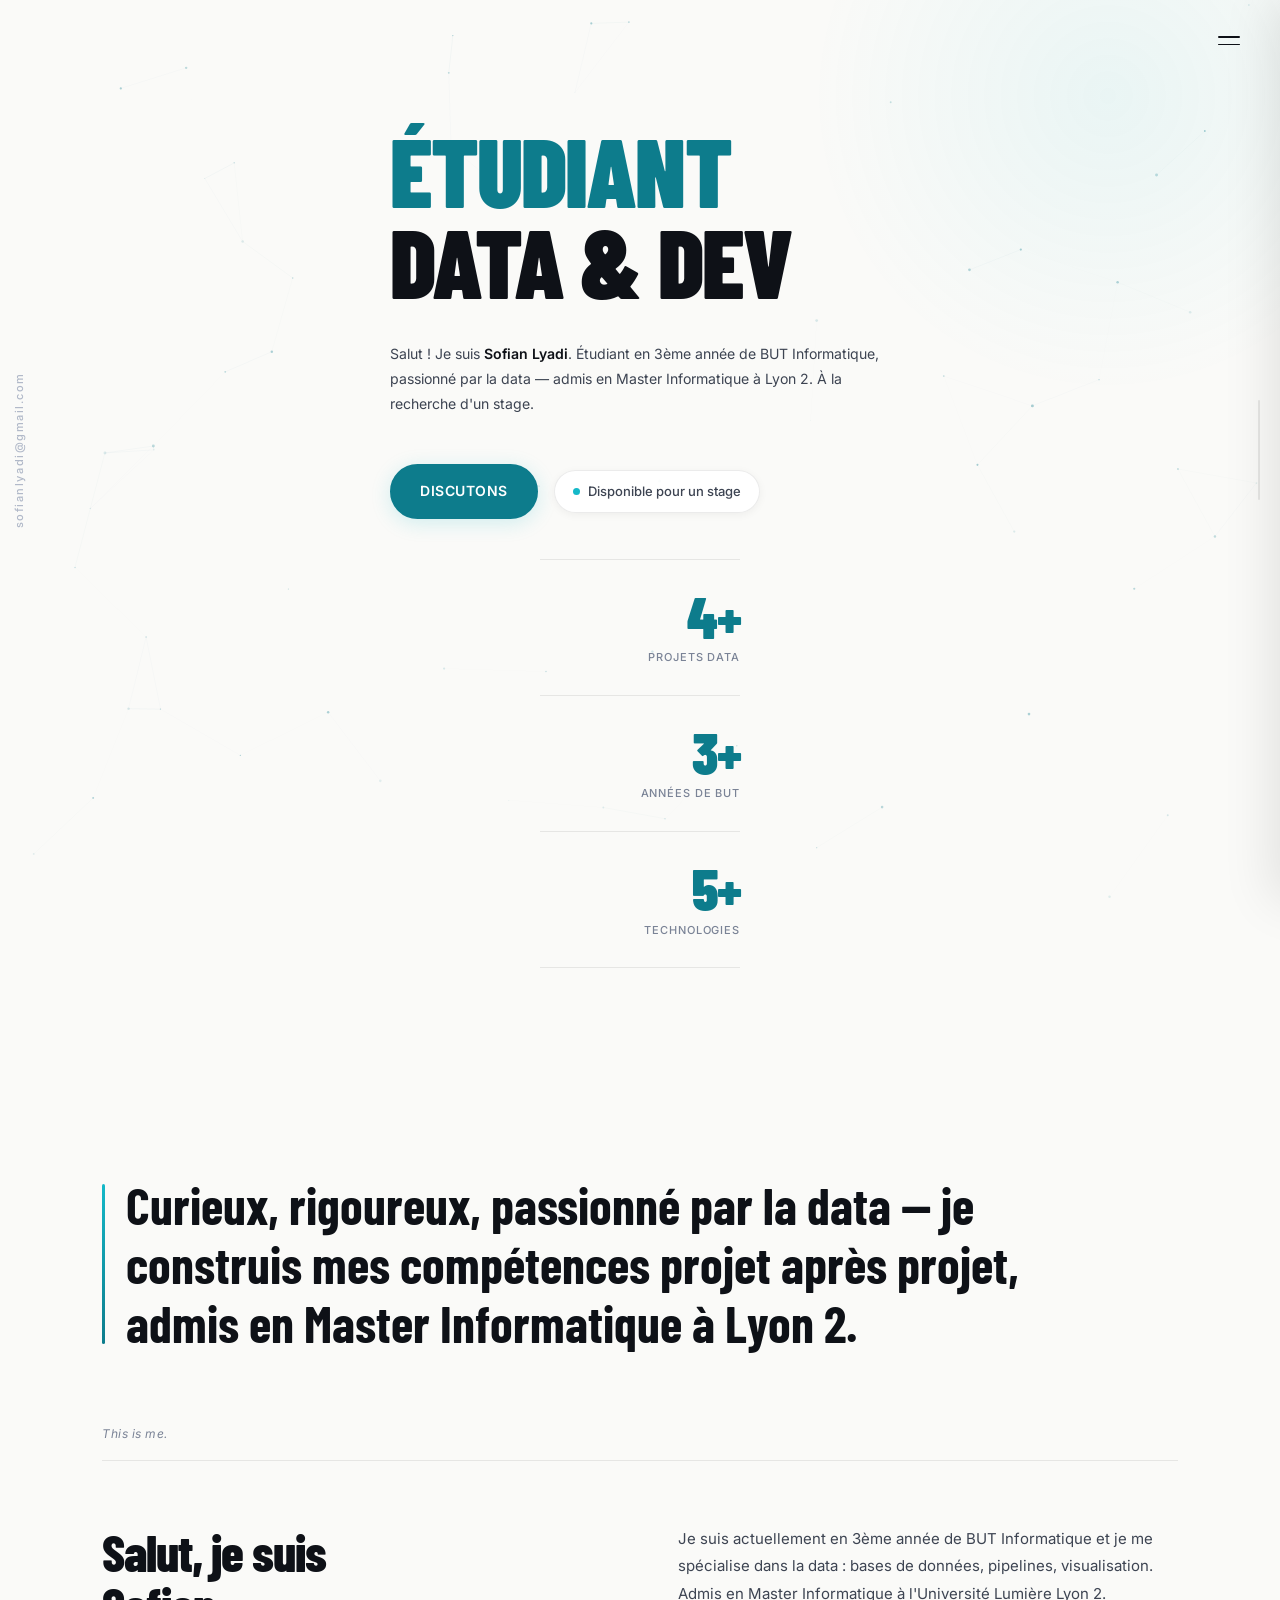
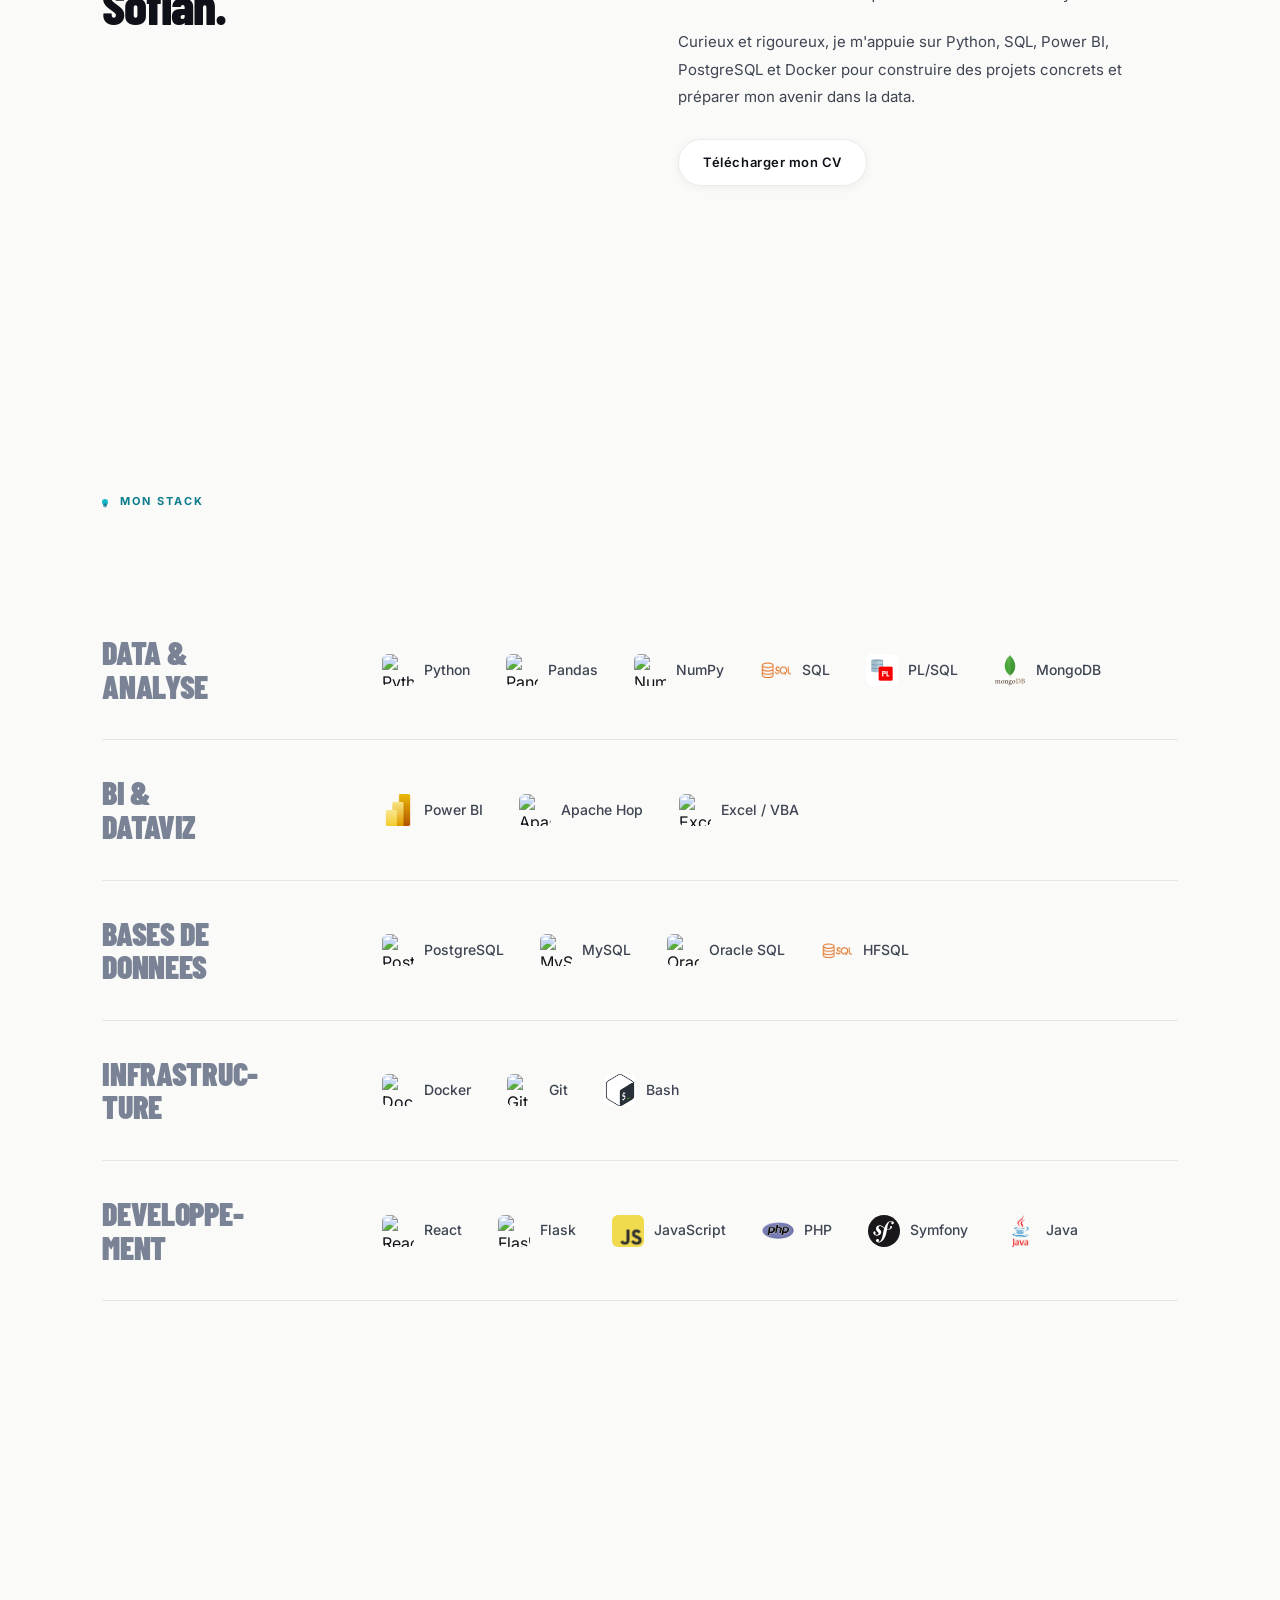
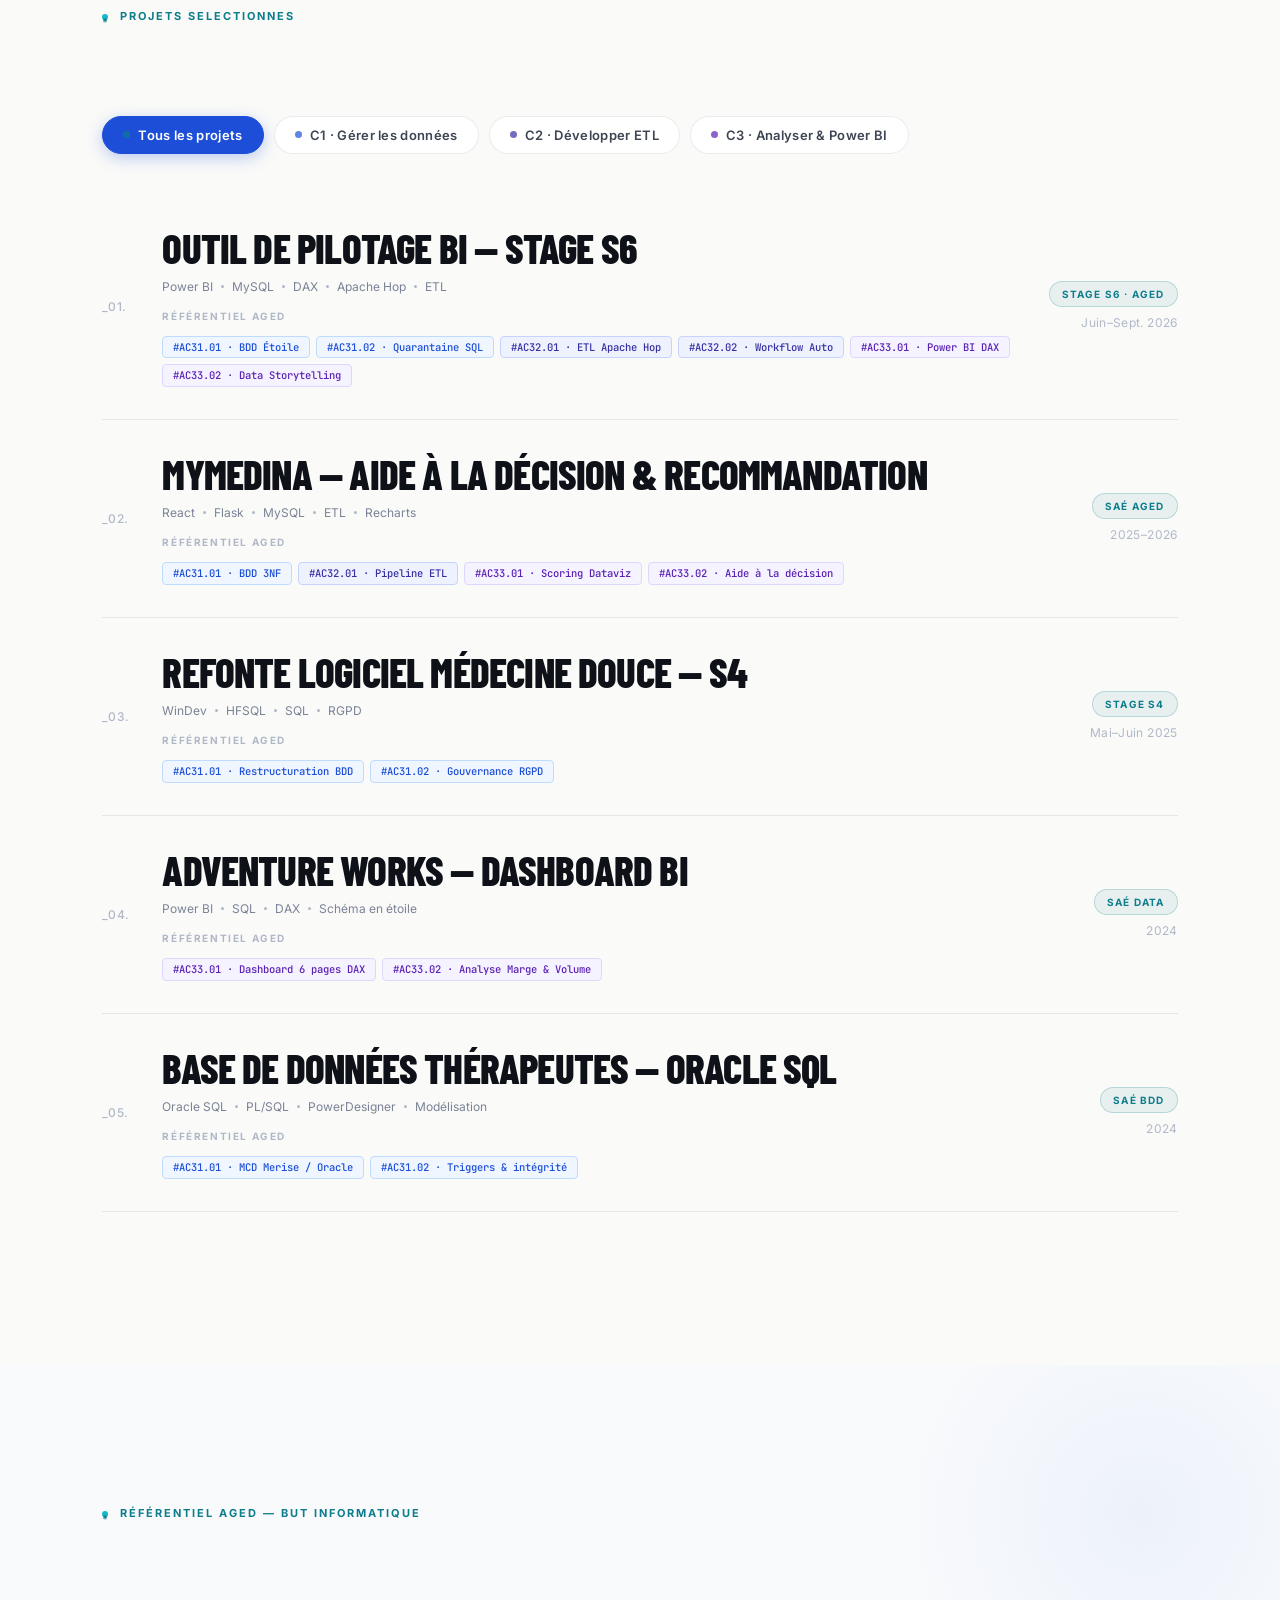
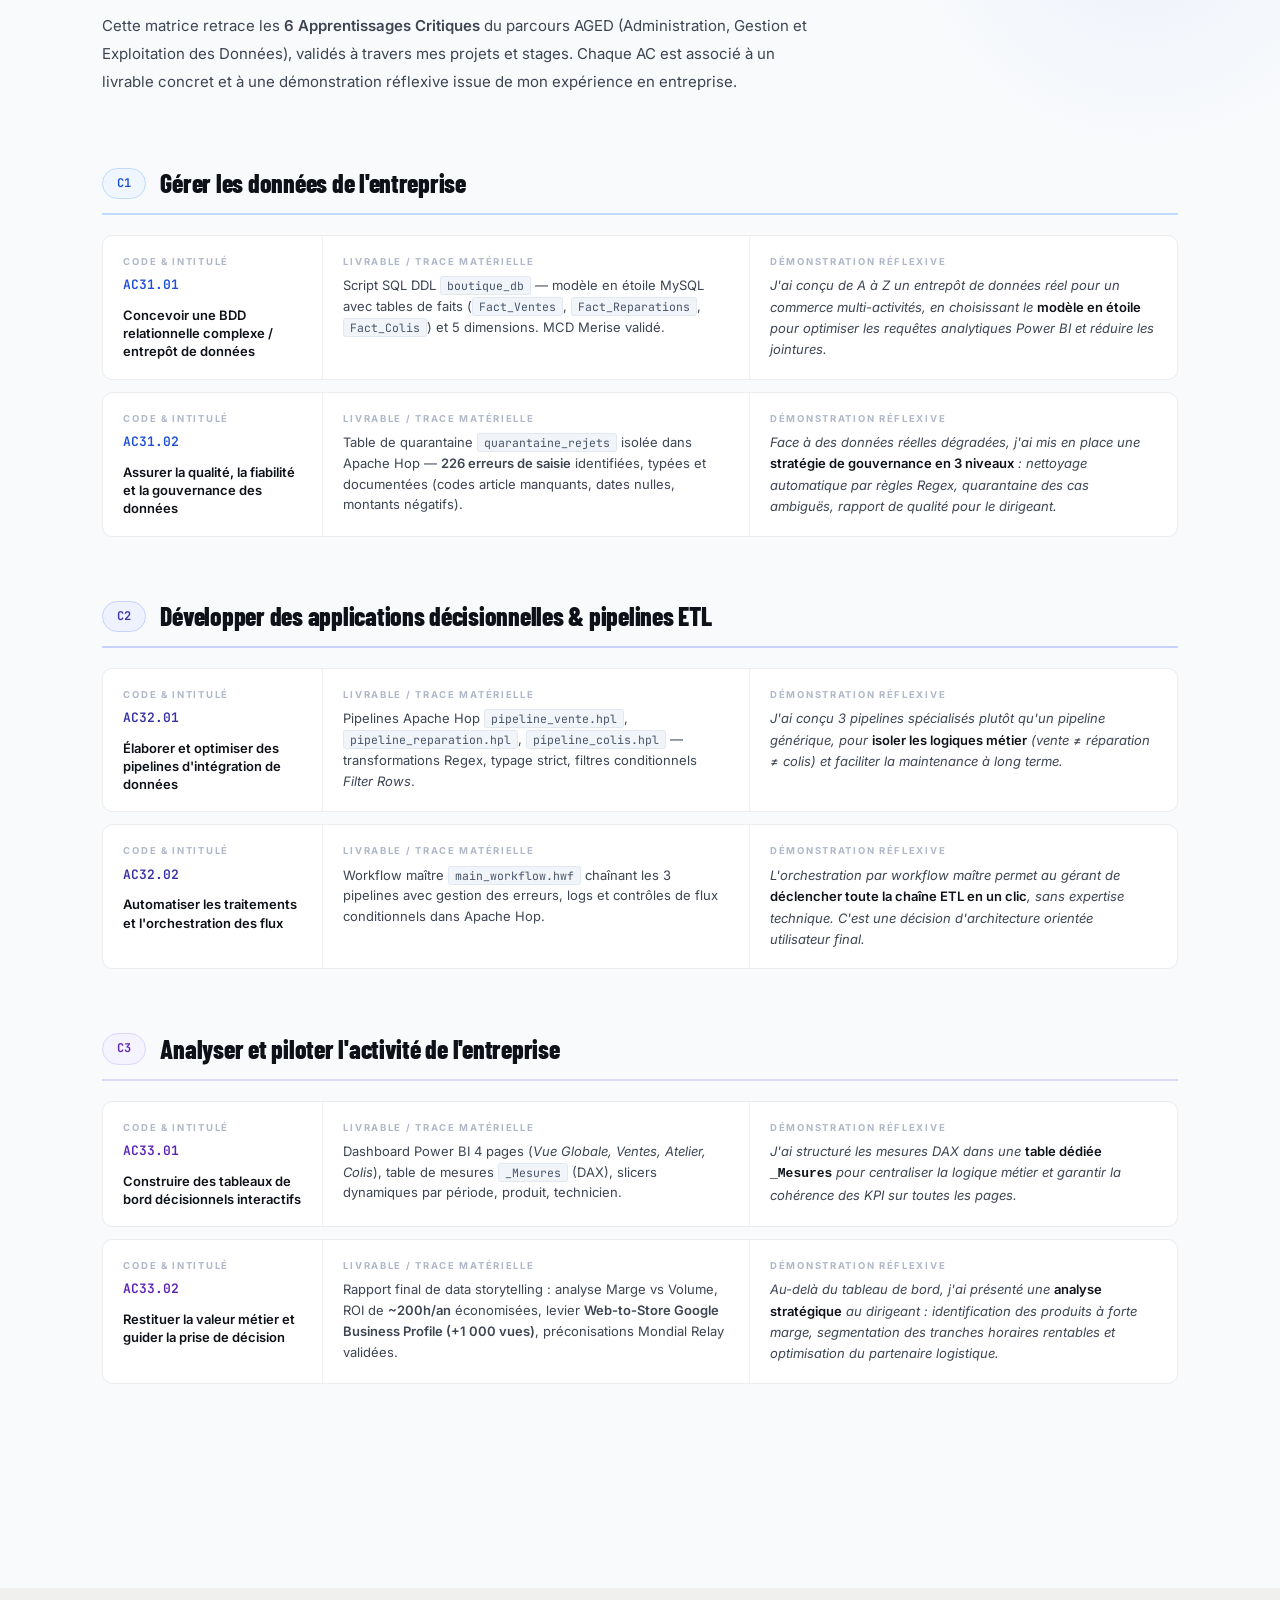
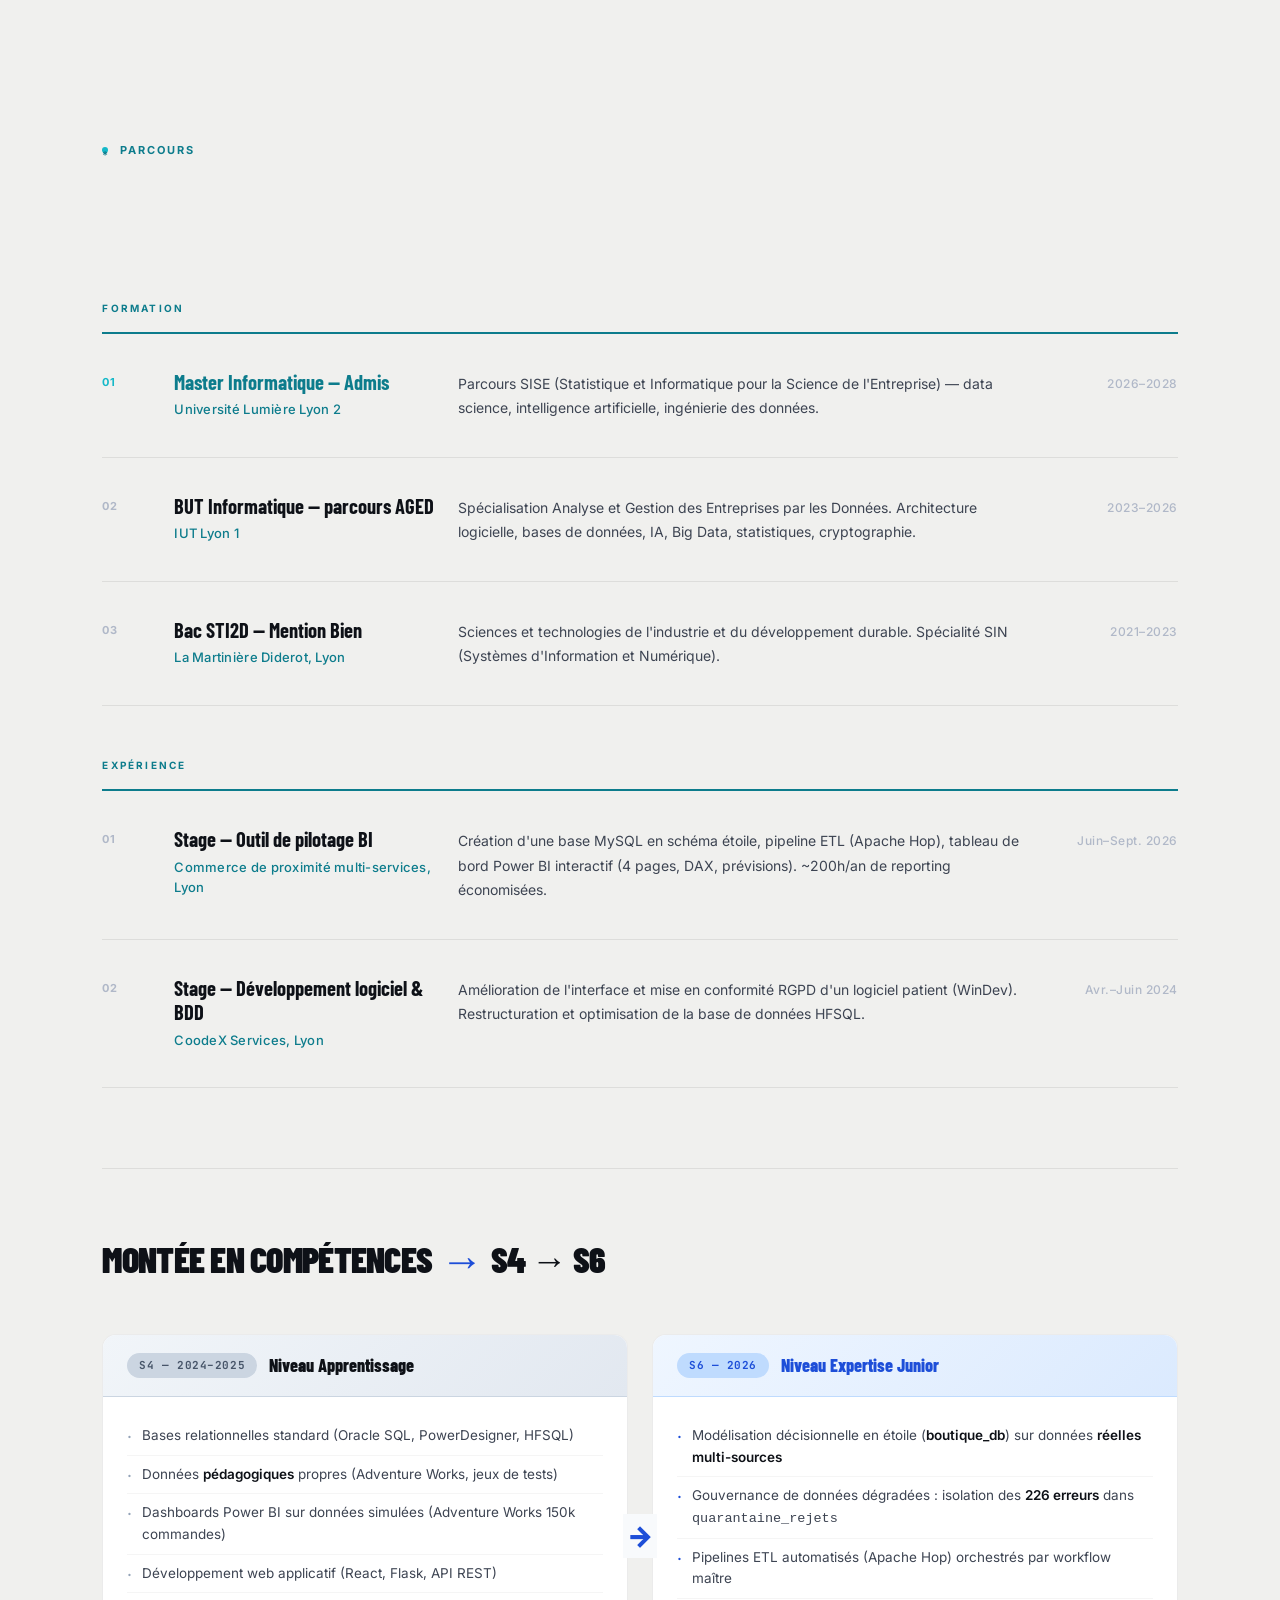
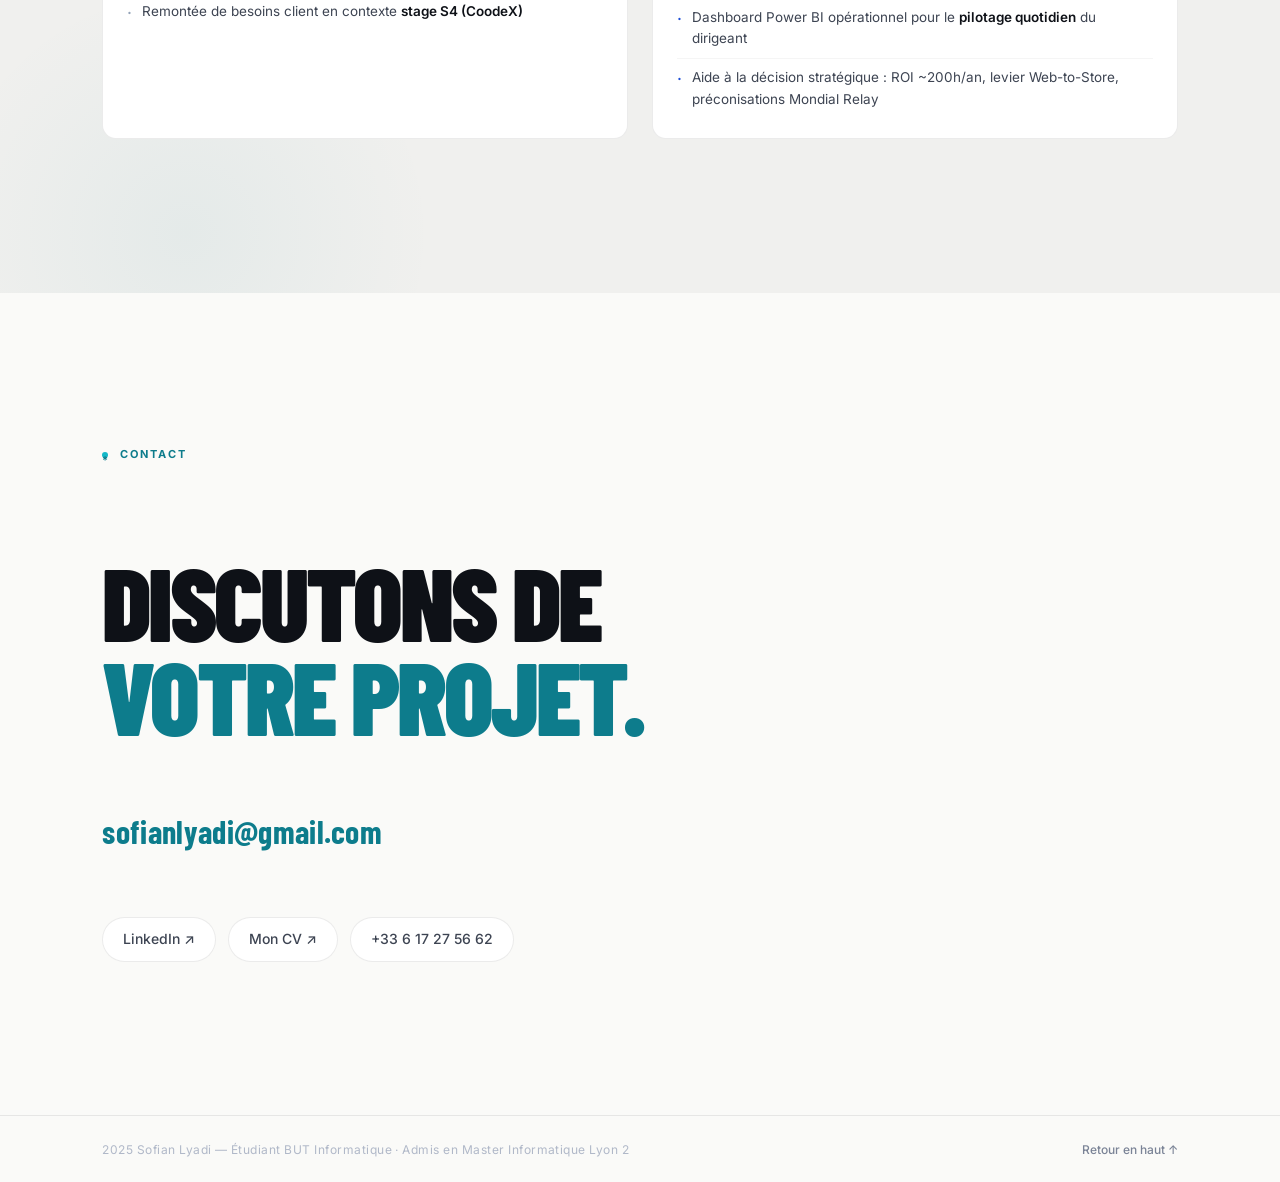
==== commit 7ff2a132: "Add AGED referential — AC badges, filters, competence matrix, S4-S6 progression" ====
--- a/index.html
+++ b/index.html
@@ -3,17 +3,18 @@
 
 <head>
     <meta charset="utf-8" />
-
+    <title>Sofian Lyadi &mdash; Data Engineer &amp; Data Analyst · BUT Informatique AGED</title>
     <meta name="description"
-        content="Portfolio de Sofian Lyadi, etudiant en 3eme annee de BUT Informatique, admis en Master Informatique a Lyon 2. Python, SQL, PostgreSQL, Power BI, Docker." />
+        content="Portfolio de Sofian Lyadi, Data Engineer &amp; Data Analyst, 3&egrave;me ann&eacute;e de BUT Informatique parcours AGED &agrave; l'IUT Lyon 1. Comp&eacute;tences : Python, SQL/MySQL, Apache Hop (ETL), Power BI, DAX. Admis en Master Informatique Lyon 2." />
     <meta name="author" content="Sofian Lyadi" />
     <meta name="viewport" content="width=device-width, initial-scale=1" />
     <link rel="preconnect" href="https://fonts.googleapis.com">
     <link rel="preconnect" href="https://fonts.gstatic.com" crossorigin>
     <link
-        href="https://fonts.googleapis.com/css2?family=Barlow+Condensed:wght@400;600;700;800;900&family=Inter:ital,wght@0,300;0,400;0,500;0,600;1,400&display=swap"
+        href="https://fonts.googleapis.com/css2?family=Barlow+Condensed:wght@400;600;700;800;900&family=Inter:ital,wght@0,300;0,400;0,500;0,600;1,400&family=JetBrains+Mono:wght@400;500;600&display=swap"
         rel="stylesheet">
     <link href="css/portfolio.css" rel="stylesheet" />
+    <link href="css/aged.css" rel="stylesheet" />
     <link href="apple-touch-icon.png" rel="apple-touch-icon" sizes="180x180" />
     <link href="favicon.ico" rel="icon" />
 </head>
@@ -292,17 +293,27 @@
                 <span class="section-label__star">*</span>
                 PROJETS SELECTIONNES
             </div>
+
+            <!-- Filtres par Compétence AGED -->
+            <div class="ac-filters" id="ac-filters" role="tablist" aria-label="Filtrer par comp&eacute;tence AGED">
+                <button class="ac-filter-btn is-active" data-filter="all" aria-pressed="true">Tous les projets</button>
+                <button class="ac-filter-btn" data-filter="C1" aria-pressed="false">C1 &middot; G&eacute;rer les donn&eacute;es</button>
+                <button class="ac-filter-btn" data-filter="C2" aria-pressed="false">C2 &middot; D&eacute;velopper ETL</button>
+                <button class="ac-filter-btn" data-filter="C3" aria-pressed="false">C3 &middot; Analyser &amp; Power BI</button>
+            </div>
+
             <div class="projects-list" id="projects-list">
 
-                <!-- 01 : Outil de pilotage BI -->
+                <!-- 01 : Outil de pilotage BI — Stage S6 (Projet Vedette) -->
                 <div class="project-item" data-image="images/pilotage_bi_1.png"
                     data-images="images/pilotage_bi_1.png,images/pilotage_bi_2.png,images/pilotage_bi_3.png,images/pilotage_bi_4.png"
-                    data-title="Outil de pilotage BI &mdash; Stage" data-badge="Stage"
+                    data-title="Outil de pilotage BI &mdash; Stage S6" data-badge="Stage S6 · AGED"
                     data-period="Juin&ndash;Sept. 2026" data-tags="Power BI · MySQL · DAX · Apache Hop · ETL"
-                    data-desc="Cr&eacute;ation d&apos;une base MySQL en sch&eacute;ma &eacute;toile, pipeline ETL avec Apache Hop pour nettoyer et centraliser les donn&eacute;es multi-sources. D&eacute;veloppement d&apos;un tableau de bord Power BI interactif (4 pages, mesures DAX, pr&eacute;visions) pour suivre ventes, atelier de r&eacute;paration et services colis. Optimisation de la fiche Google Business Profile (+1&nbsp;000 vues locales). R&eacute;sultat : ~200h/an de reporting manuel &eacute;conomis&eacute;es pour le g&eacute;rant, donn&eacute;es fiabilis&eacute;es et centralis&eacute;es.">
+                    data-ac="C1,C2,C3"
+                    data-desc="Cr&eacute;ation d&apos;une base MySQL en sch&eacute;ma &eacute;toile (<code>boutique_db</code>), pipeline ETL avec Apache Hop pour nettoyer et centraliser les donn&eacute;es multi-sources (table de quarantaine <code>quarantaine_rejets</code> : 226 erreurs isol&eacute;es). D&eacute;veloppement d&apos;un tableau de bord Power BI interactif (4 pages, table de mesures DAX <code>_Mesures</code>, slicers dynamiques) pour suivre ventes, atelier de r&eacute;paration et services colis. Workflow ma&icirc;tre <code>main_workflow.hwf</code> orchestrant 3 pipelines. Optimisation de la fiche Google Business Profile (+1&nbsp;000 vues locales). R&eacute;sultat&nbsp;: ~200h/an de reporting manuel &eacute;conomis&eacute;es, pr&eacute;conisations Mondial Relay et levier Web-to-Store valid&eacute;s par le dirigeant.">
                     <span class="project-num">_01.</span>
                     <div class="project-info">
-                        <h3 class="project-title">Outil de pilotage BI &mdash; Stage</h3>
+                        <h3 class="project-title">Outil de pilotage BI &mdash; Stage S6</h3>
                         <div class="project-tags-row">
                             <span>Power BI</span><span class="dot-sep"></span>
                             <span>MySQL</span><span class="dot-sep"></span>
@@ -310,9 +321,19 @@
                             <span>Apache Hop</span><span class="dot-sep"></span>
                             <span>ETL</span>
                         </div>
+                        <!-- Badges AC — Référentiel AGED -->
+                        <div class="ac-badge-group" aria-label="Apprentissages Critiques couverts">
+                            <span class="ac-badge-label">R&eacute;f&eacute;rentiel AGED</span>
+                            <span class="ac-badge" data-ac-code="AC31.01">#AC31.01 &middot; BDD &Eacute;toile</span>
+                            <span class="ac-badge" data-ac-code="AC31.02">#AC31.02 &middot; Quarantaine SQL</span>
+                            <span class="ac-badge" data-ac-code="AC32.01">#AC32.01 &middot; ETL Apache Hop</span>
+                            <span class="ac-badge" data-ac-code="AC32.02">#AC32.02 &middot; Workflow Auto</span>
+                            <span class="ac-badge" data-ac-code="AC33.01">#AC33.01 &middot; Power BI DAX</span>
+                            <span class="ac-badge" data-ac-code="AC33.02">#AC33.02 &middot; Data Storytelling</span>
+                        </div>
                     </div>
                     <div class="project-right-col">
-                        <span class="project-badge">Stage</span>
+                        <span class="project-badge">Stage S6 &middot; AGED</span>
                         <span class="project-period">Juin&ndash;Sept. 2026</span>
                     </div>
                 </div>
@@ -322,8 +343,9 @@
                 <div class="project-item" data-image="images/mymedina_1.png"
                     data-images="images/mymedina_1.png,images/mymedina_2.png,images/mymedina_3.png,images/mymedina_4.png"
                     data-title="MyMedina &mdash; Aide &agrave; la D&eacute;cision &amp; Recommandation"
-                    data-badge="Data &amp; Full-Stack" data-period="2025&ndash;2026"
+                    data-badge="Data &amp; Full-Stack · SAÉ AGED" data-period="2025&ndash;2026"
                     data-tags="React · Flask · MySQL · Pipeline ETL · Leaflet · Recharts · JWT"
+                    data-ac="C1,C2,C3"
                     data-desc="Syst&egrave;me d&apos;Aide &agrave; la D&eacute;cision pour le choix r&eacute;sidentiel au Maroc (Projet tutor&eacute; BUT AGED).&lt;br&gt;&lt;br&gt;&bull; &lt;strong&gt;Pipeline Data &amp; Mod&eacute;lisation :&lt;/strong&gt; ETL automatis&eacute; croisant les donn&eacute;es du Haut-Commissariat au Plan (HCP), Numbeo et l&apos;API OpenWeatherMap. Normalisation Min-Max (scores 0-100) et mod&eacute;lisation relationnelle en 3NF sous MySQL.&lt;br&gt;&bull; &lt;strong&gt;Moteur Algorithmique :&lt;/strong&gt; Algorithme de scoring multicrit&egrave;re pond&eacute;r&eacute; optimis&eacute; en O(n) int&eacute;grant 7 dimensions m&eacute;tier (budget, dynamisme &eacute;conomique, climat, transports, sant&eacute;, &eacute;ducation) avec filtres &eacute;liminatoires stricts.&lt;br&gt;&bull; &lt;strong&gt;Interface &amp; Dataviz :&lt;/strong&gt; Application SPA React.js avec cartographie interactive (Leaflet), comparateur matriciel de 3 villes et Scatter Plots dynamiques (Recharts : Salaire vs Co&ucirc;t de la vie).&lt;br&gt;&bull; &lt;strong&gt;S&eacute;curit&eacute; &amp; Backend :&lt;/strong&gt; API REST Flask s&eacute;curis&eacute;e (JWT, hachage Werkzeug), r&eacute;cup&eacute;ration de mot de passe par code &agrave; 6 chiffres et Back-Office d&apos;administration complet (CRUD).">
                     <span class="project-num">_02.</span>
                     <div class="project-info">
@@ -336,31 +358,44 @@
                             <span>ETL</span><span class="dot-sep"></span>
                             <span>Recharts</span>
                         </div>
+                        <div class="ac-badge-group" aria-label="Apprentissages Critiques couverts">
+                            <span class="ac-badge-label">R&eacute;f&eacute;rentiel AGED</span>
+                            <span class="ac-badge" data-ac-code="AC31.01">#AC31.01 &middot; BDD 3NF</span>
+                            <span class="ac-badge" data-ac-code="AC32.01">#AC32.01 &middot; Pipeline ETL</span>
+                            <span class="ac-badge" data-ac-code="AC33.01">#AC33.01 &middot; Scoring Dataviz</span>
+                            <span class="ac-badge" data-ac-code="AC33.02">#AC33.02 &middot; Aide &agrave; la d&eacute;cision</span>
+                        </div>
                     </div>
                     <div class="project-right-col">
-                        <span class="project-badge">Data &amp; Full-Stack</span>
+                        <span class="project-badge">SAÉ AGED</span>
                         <span class="project-period">2025&ndash;2026</span>
                     </div>
                 </div>
                 <hr class="project-sep">
 
-                <!-- 03 : Refonte logiciel médecine douce -->
+                <!-- 03 : Refonte logiciel médecine douce — Stage S4 (CoodeX) -->
                 <div class="project-item" data-image="images/projet5.png"
-                    data-title="Refonte logiciel m&eacute;decine douce" data-badge="Stage"
+                    data-title="Refonte logiciel m&eacute;decine douce &mdash; Stage S4" data-badge="Stage S4 · CoodeX"
                     data-period="Mai&ndash;Juin 2025" data-tags="WinDev · HFSQL · SQL · RGPD"
+                    data-ac="C1"
                     data-desc="CoodeX Services, Lyon. Am&eacute;lioration de l&apos;interface et mise en conformit&eacute; RGPD d&apos;un logiciel patient d&eacute;velopp&eacute; sous WinDev. Restructuration et optimisation de la base de donn&eacute;es HFSQL&nbsp;: refactorisation du sch&eacute;ma, indexation, suppression des redondances. &Eacute;tude de solutions anti-copie et d&eacute;veloppement d&apos;une version d&eacute;mo du logiciel pour la prospection commerciale.">
                     <span class="project-num">_03.</span>
                     <div class="project-info">
-                        <h3 class="project-title">Refonte logiciel m&eacute;decine douce</h3>
+                        <h3 class="project-title">Refonte logiciel m&eacute;decine douce &mdash; S4</h3>
                         <div class="project-tags-row">
                             <span>WinDev</span><span class="dot-sep"></span>
                             <span>HFSQL</span><span class="dot-sep"></span>
                             <span>SQL</span><span class="dot-sep"></span>
                             <span>RGPD</span>
                         </div>
+                        <div class="ac-badge-group" aria-label="Apprentissages Critiques couverts">
+                            <span class="ac-badge-label">R&eacute;f&eacute;rentiel AGED</span>
+                            <span class="ac-badge" data-ac-code="AC31.01">#AC31.01 &middot; Restructuration BDD</span>
+                            <span class="ac-badge" data-ac-code="AC31.02">#AC31.02 &middot; Gouvernance RGPD</span>
+                        </div>
                     </div>
                     <div class="project-right-col">
-                        <span class="project-badge">Stage</span>
+                        <span class="project-badge">Stage S4</span>
                         <span class="project-period">Mai&ndash;Juin 2025</span>
                     </div>
                 </div>
@@ -368,8 +403,9 @@
 
                 <!-- 04 : Adventure Works -->
                 <div class="project-item" data-image="images/powBI.png"
-                    data-title="Adventure Works &mdash; Dashboard BI" data-badge="Projet data" data-period="2024"
+                    data-title="Adventure Works &mdash; Dashboard BI" data-badge="SAÉ Data · AGED" data-period="2024"
                     data-tags="Power BI · SQL · DAX · Sch&eacute;ma en &eacute;toile"
+                    data-ac="C3"
                     data-desc="Tableau de bord d&eacute;cisionnel Adventure Works : 6 pages, 16 visuels, analyse de 150&nbsp;000+ commandes. Conception d&apos;un sch&eacute;ma en &eacute;toile (Fact_Sales + dimensions Date, Produit, Client, G&eacute;ographie, Revendeur). KPI strat&eacute;giques : chiffre d&apos;affaires, marge, volume commandes, segmentation clients. Mise &agrave; jour SQL pour simuler des sc&eacute;narios m&eacute;tier et tester les mesures DAX.">
                     <span class="project-num">_04.</span>
                     <div class="project-info">
@@ -380,9 +416,14 @@
                             <span>DAX</span><span class="dot-sep"></span>
                             <span>Sch&eacute;ma en &eacute;toile</span>
                         </div>
+                        <div class="ac-badge-group" aria-label="Apprentissages Critiques couverts">
+                            <span class="ac-badge-label">R&eacute;f&eacute;rentiel AGED</span>
+                            <span class="ac-badge" data-ac-code="AC33.01">#AC33.01 &middot; Dashboard 6 pages DAX</span>
+                            <span class="ac-badge" data-ac-code="AC33.02">#AC33.02 &middot; Analyse Marge &amp; Volume</span>
+                        </div>
                     </div>
                     <div class="project-right-col">
-                        <span class="project-badge">Projet data</span>
+                        <span class="project-badge">SAÉ Data</span>
                         <span class="project-period">2024</span>
                     </div>
                 </div>
@@ -390,9 +431,10 @@
 
                 <!-- 05 : Base de données Thérapeutes -->
                 <div class="project-item" data-image="images/thera.png"
-                    data-title="Base de donn&eacute;es Th&eacute;rapeutes &mdash; Oracle SQL" data-badge="BDD"
+                    data-title="Base de donn&eacute;es Th&eacute;rapeutes &mdash; Oracle SQL" data-badge="SAÉ BDD · AGED"
                     data-period="2024" data-tags="Oracle SQL · PL/SQL · PowerDesigner · Mod&eacute;lisation"
-                    data-desc="Conception compl&egrave;te d&apos;une base de donn&eacute;es pour une structure de th&eacute;rapeutes&nbsp;: MCD sur PowerDesigner, transformation MPD → tables Oracle SQL Developer. Impl&eacute;mentation de proc&eacute;dures stock&eacute;es, triggers et fonctions pour automatiser les r&egrave;gles m&eacute;tier. Contraintes d&apos;int&eacute;grit&eacute; r&eacute;f&eacute;rentielle, requ&ecirc;tes m&eacute;tier complexes adapt&eacute;es aux besoins du cabinet.">
+                    data-ac="C1"
+                    data-desc="Conception compl&egrave;te d&apos;une base de donn&eacute;es pour une structure de th&eacute;rapeutes&nbsp;: MCD sur PowerDesigner, transformation MPD &rarr; tables Oracle SQL Developer. Impl&eacute;mentation de proc&eacute;dures stock&eacute;es, triggers et fonctions pour automatiser les r&egrave;gles m&eacute;tier. Contraintes d&apos;int&eacute;grit&eacute; r&eacute;f&eacute;rentielle, requ&ecirc;tes m&eacute;tier complexes adapt&eacute;es aux besoins du cabinet.">
                     <span class="project-num">_05.</span>
                     <div class="project-info">
                         <h3 class="project-title">Base de donn&eacute;es Th&eacute;rapeutes &mdash; Oracle SQL</h3>
@@ -402,15 +444,199 @@
                             <span>PowerDesigner</span><span class="dot-sep"></span>
                             <span>Mod&eacute;lisation</span>
                         </div>
+                        <div class="ac-badge-group" aria-label="Apprentissages Critiques couverts">
+                            <span class="ac-badge-label">R&eacute;f&eacute;rentiel AGED</span>
+                            <span class="ac-badge" data-ac-code="AC31.01">#AC31.01 &middot; MCD Merise / Oracle</span>
+                            <span class="ac-badge" data-ac-code="AC31.02">#AC31.02 &middot; Triggers &amp; int&eacute;grit&eacute;</span>
+                        </div>
                     </div>
                     <div class="project-right-col">
-                        <span class="project-badge">BDD</span>
+                        <span class="project-badge">SAÉ BDD</span>
                         <span class="project-period">2024</span>
                     </div>
                 </div>
                 <hr class="project-sep">
 
             </div>
+        </section>
+
+        <!-- ================================================================ -->
+        <!-- RÉFÉRENTIEL AGED — Matrice des Compétences & Preuves Métiers    -->
+        <!-- ================================================================ -->
+        <section class="section-referentiel" id="referentiel">
+            <div class="section-label">
+                <span class="section-label__star">*</span>
+                R&Eacute;F&Eacute;RENTIEL AGED &mdash; BUT Informatique
+            </div>
+
+            <div class="referentiel-intro reveal">
+                <p>Cette matrice retrace les <strong>6 Apprentissages Critiques</strong> du parcours AGED
+                (Administration, Gestion et Exploitation des Donn&eacute;es), valid&eacute;s &agrave; travers
+                mes projets et stages. Chaque AC est associ&eacute; &agrave; un livrable concret et &agrave;
+                une d&eacute;monstration r&eacute;flexive issue de mon exp&eacute;rience en entreprise.</p>
+            </div>
+
+            <!-- COMPÉTENCE 1 : Gérer les données -->
+            <div class="ac-competence-block reveal">
+                <div class="ac-competence-header c1">
+                    <span class="ac-competence-pill c1">C1</span>
+                    <h3 class="ac-competence-title">G&eacute;rer les donn&eacute;es de l&apos;entreprise</h3>
+                </div>
+                <div class="ac-matrix">
+
+                    <!-- AC31.01 -->
+                    <div class="ac-matrix-row">
+                        <div class="ac-matrix-cell">
+                            <span class="ac-matrix-cell-label">Code &amp; Intitul&eacute;</span>
+                            <span class="ac-matrix-code c1">AC31.01</span>
+                            <span class="ac-matrix-ac-title">Concevoir une BDD relationnelle complexe / entrepôt de données</span>
+                        </div>
+                        <div class="ac-matrix-cell">
+                            <span class="ac-matrix-cell-label">Livrable / Trace mat&eacute;rielle</span>
+                            <p class="ac-matrix-livrable">Script SQL DDL <code>boutique_db</code> &mdash; mod&egrave;le en &eacute;toile MySQL
+                            avec tables de faits (<code>Fact_Ventes</code>, <code>Fact_Reparations</code>, <code>Fact_Colis</code>)
+                            et 5 dimensions. MCD Merise valid&eacute;.</p>
+                        </div>
+                        <div class="ac-matrix-cell">
+                            <span class="ac-matrix-cell-label">D&eacute;monstration r&eacute;flexive</span>
+                            <p class="ac-matrix-reflexion">J&apos;ai con&ccedil;u de A &agrave; Z un entrepôt de donn&eacute;es r&eacute;el pour
+                            un commerce multi-activit&eacute;s, en choisissant le <strong>mod&egrave;le en &eacute;toile</strong> pour
+                            optimiser les requ&ecirc;tes analytiques Power BI et r&eacute;duire les jointures.</p>
+                        </div>
+                    </div>
+
+                    <!-- AC31.02 -->
+                    <div class="ac-matrix-row">
+                        <div class="ac-matrix-cell">
+                            <span class="ac-matrix-cell-label">Code &amp; Intitul&eacute;</span>
+                            <span class="ac-matrix-code c1">AC31.02</span>
+                            <span class="ac-matrix-ac-title">Assurer la qualit&eacute;, la fiabilit&eacute; et la gouvernance des donn&eacute;es</span>
+                        </div>
+                        <div class="ac-matrix-cell">
+                            <span class="ac-matrix-cell-label">Livrable / Trace mat&eacute;rielle</span>
+                            <p class="ac-matrix-livrable">Table de quarantaine <code>quarantaine_rejets</code> isol&eacute;e dans
+                            Apache Hop &mdash; <strong>226 erreurs de saisie</strong> identifi&eacute;es, typ&eacute;es et
+                            document&eacute;es (codes article manquants, dates nulles, montants n&eacute;gatifs).</p>
+                        </div>
+                        <div class="ac-matrix-cell">
+                            <span class="ac-matrix-cell-label">D&eacute;monstration r&eacute;flexive</span>
+                            <p class="ac-matrix-reflexion">Face &agrave; des donn&eacute;es r&eacute;elles d&eacute;grad&eacute;es, j&apos;ai mis en place
+                            une <strong>strat&eacute;gie de gouvernance en 3 niveaux</strong> : nettoyage automatique
+                            par r&egrave;gles Regex, quarantaine des cas ambigu&euml;s, rapport de qualit&eacute; pour le dirigeant.</p>
+                        </div>
+                    </div>
+
+                </div>
+            </div>
+
+            <!-- COMPÉTENCE 2 : Développer des pipelines -->
+            <div class="ac-competence-block reveal">
+                <div class="ac-competence-header c2">
+                    <span class="ac-competence-pill c2">C2</span>
+                    <h3 class="ac-competence-title">D&eacute;velopper des applications d&eacute;cisionnelles &amp; pipelines ETL</h3>
+                </div>
+                <div class="ac-matrix">
+
+                    <!-- AC32.01 -->
+                    <div class="ac-matrix-row">
+                        <div class="ac-matrix-cell">
+                            <span class="ac-matrix-cell-label">Code &amp; Intitul&eacute;</span>
+                            <span class="ac-matrix-code c2">AC32.01</span>
+                            <span class="ac-matrix-ac-title">&Eacute;laborer et optimiser des pipelines d&apos;int&eacute;gration de donn&eacute;es</span>
+                        </div>
+                        <div class="ac-matrix-cell">
+                            <span class="ac-matrix-cell-label">Livrable / Trace mat&eacute;rielle</span>
+                            <p class="ac-matrix-livrable">Pipelines Apache Hop <code>pipeline_vente.hpl</code>,
+                            <code>pipeline_reparation.hpl</code>, <code>pipeline_colis.hpl</code> &mdash;
+                            transformations Regex, typage strict, filtres conditionnels <em>Filter Rows</em>.</p>
+                        </div>
+                        <div class="ac-matrix-cell">
+                            <span class="ac-matrix-cell-label">D&eacute;monstration r&eacute;flexive</span>
+                            <p class="ac-matrix-reflexion">J&apos;ai con&ccedil;u 3 pipelines sp&eacute;cialis&eacute;s plut&ocirc;t qu&apos;un
+                            pipeline g&eacute;n&eacute;rique, pour <strong>isoler les logiques m&eacute;tier</strong> (vente
+                            &ne; r&eacute;paration &ne; colis) et faciliter la maintenance &agrave; long terme.</p>
+                        </div>
+                    </div>
+
+                    <!-- AC32.02 -->
+                    <div class="ac-matrix-row">
+                        <div class="ac-matrix-cell">
+                            <span class="ac-matrix-cell-label">Code &amp; Intitul&eacute;</span>
+                            <span class="ac-matrix-code c2">AC32.02</span>
+                            <span class="ac-matrix-ac-title">Automatiser les traitements et l&apos;orchestration des flux</span>
+                        </div>
+                        <div class="ac-matrix-cell">
+                            <span class="ac-matrix-cell-label">Livrable / Trace mat&eacute;rielle</span>
+                            <p class="ac-matrix-livrable">Workflow ma&icirc;tre <code>main_workflow.hwf</code> cha&icirc;nant
+                            les 3 pipelines avec gestion des erreurs, logs et contr&ocirc;les de flux
+                            conditionnels dans Apache Hop.</p>
+                        </div>
+                        <div class="ac-matrix-cell">
+                            <span class="ac-matrix-cell-label">D&eacute;monstration r&eacute;flexive</span>
+                            <p class="ac-matrix-reflexion">L&apos;orchestration par workflow ma&icirc;tre permet au g&eacute;rant
+                            de <strong>d&eacute;clencher toute la cha&icirc;ne ETL en un clic</strong>, sans expertise
+                            technique. C&apos;est une d&eacute;cision d&apos;architecture orient&eacute;e utilisateur final.</p>
+                        </div>
+                    </div>
+
+                </div>
+            </div>
+
+            <!-- COMPÉTENCE 3 : Analyser et piloter -->
+            <div class="ac-competence-block reveal">
+                <div class="ac-competence-header c3">
+                    <span class="ac-competence-pill c3">C3</span>
+                    <h3 class="ac-competence-title">Analyser et piloter l&apos;activit&eacute; de l&apos;entreprise</h3>
+                </div>
+                <div class="ac-matrix">
+
+                    <!-- AC33.01 -->
+                    <div class="ac-matrix-row">
+                        <div class="ac-matrix-cell">
+                            <span class="ac-matrix-cell-label">Code &amp; Intitul&eacute;</span>
+                            <span class="ac-matrix-code c3">AC33.01</span>
+                            <span class="ac-matrix-ac-title">Construire des tableaux de bord d&eacute;cisionnels interactifs</span>
+                        </div>
+                        <div class="ac-matrix-cell">
+                            <span class="ac-matrix-cell-label">Livrable / Trace mat&eacute;rielle</span>
+                            <p class="ac-matrix-livrable">Dashboard Power BI 4 pages (<em>Vue Globale, Ventes, Atelier,
+                            Colis</em>), table de mesures <code>_Mesures</code> (DAX), slicers
+                            dynamiques par p&eacute;riode, produit, technicien.</p>
+                        </div>
+                        <div class="ac-matrix-cell">
+                            <span class="ac-matrix-cell-label">D&eacute;monstration r&eacute;flexive</span>
+                            <p class="ac-matrix-reflexion">J&apos;ai structur&eacute; les mesures DAX dans une <strong>table
+                            d&eacute;di&eacute;e <code>_Mesures</code></strong> pour centraliser la logique
+                            m&eacute;tier et garantir la coh&eacute;rence des KPI sur toutes les pages.</p>
+                        </div>
+                    </div>
+
+                    <!-- AC33.02 -->
+                    <div class="ac-matrix-row">
+                        <div class="ac-matrix-cell">
+                            <span class="ac-matrix-cell-label">Code &amp; Intitul&eacute;</span>
+                            <span class="ac-matrix-code c3">AC33.02</span>
+                            <span class="ac-matrix-ac-title">Restituer la valeur m&eacute;tier et guider la prise de d&eacute;cision</span>
+                        </div>
+                        <div class="ac-matrix-cell">
+                            <span class="ac-matrix-cell-label">Livrable / Trace mat&eacute;rielle</span>
+                            <p class="ac-matrix-livrable">Rapport final de data storytelling : analyse Marge vs Volume,
+                            ROI de <strong>~200h/an</strong> &eacute;conomis&eacute;es, levier
+                            <strong>Web-to-Store Google Business Profile (+1&nbsp;000 vues)</strong>,
+                            pr&eacute;conisations Mondial Relay valid&eacute;es.</p>
+                        </div>
+                        <div class="ac-matrix-cell">
+                            <span class="ac-matrix-cell-label">D&eacute;monstration r&eacute;flexive</span>
+                            <p class="ac-matrix-reflexion">Au-del&agrave; du tableau de bord, j&apos;ai pr&eacute;sent&eacute; une
+                            <strong>analyse strat&eacute;gique</strong> au dirigeant&nbsp;: identification des
+                            produits &agrave; forte marge, segmentation des tranches horaires
+                            rentables et optimisation du partenaire logistique.</p>
+                        </div>
+                    </div>
+
+                </div>
+            </div>
+
         </section>
 
         <!-- ================================================================ -->
@@ -506,6 +732,77 @@
                 <hr class="exp-sep">
 
             </div>
+
+            <!-- ============================================================ -->
+            <!-- MONTÉE EN COMPÉTENCES S4 → S6                               -->
+            <!-- ============================================================ -->
+            <div class="progression-section">
+                <div class="progression-header">
+                    <h3 class="progression-arrow">
+                        Mont&eacute;e en comp&eacute;tences
+                        <span class="arrow-icon">&rarr;</span>
+                        S4 &rarr; S6
+                    </h3>
+                </div>
+
+                <div class="progression-grid">
+
+                    <!-- Niveau S4 -->
+                    <div class="progression-card s4 reveal">
+                        <div class="progression-card-header">
+                            <span class="progression-level-tag">S4 &mdash; 2024&ndash;2025</span>
+                            <span class="progression-level-title">Niveau Apprentissage</span>
+                        </div>
+                        <div class="progression-card-body">
+                            <div class="progression-item">
+                                <span>Bases relationnelles standard (Oracle SQL, PowerDesigner, HFSQL)</span>
+                            </div>
+                            <div class="progression-item">
+                                <span>Donn&eacute;es <strong>p&eacute;dagogiques</strong> propres (Adventure Works, jeux de tests)</span>
+                            </div>
+                            <div class="progression-item">
+                                <span>Dashboards Power BI sur donn&eacute;es simul&eacute;es (Adventure Works 150k commandes)</span>
+                            </div>
+                            <div class="progression-item">
+                                <span>D&eacute;veloppement web applicatif (React, Flask, API REST)</span>
+                            </div>
+                            <div class="progression-item">
+                                <span>Remont&eacute;e de besoins client en contexte <strong>stage S4 (CoodeX)</strong></span>
+                            </div>
+                        </div>
+                    </div>
+
+                    <!-- Niveau S6 -->
+                    <div class="progression-card s6 reveal">
+                        <div class="progression-card-header">
+                            <span class="progression-level-tag">S6 &mdash; 2026</span>
+                            <span class="progression-level-title">Niveau Expertise Junior</span>
+                        </div>
+                        <div class="progression-card-body">
+                            <div class="progression-item">
+                                <span>Mod&eacute;lisation d&eacute;cisionnelle en &eacute;toile (<strong>boutique_db</strong>) sur donn&eacute;es <strong>r&eacute;elles multi-sources</strong></span>
+                            </div>
+                            <div class="progression-item">
+                                <span>Gouvernance de donn&eacute;es d&eacute;grad&eacute;es : isolation des <strong>226 erreurs</strong> dans <code>quarantaine_rejets</code></span>
+                            </div>
+                            <div class="progression-item">
+                                <span>Pipelines ETL automatis&eacute;s (Apache Hop) orchestr&eacute;s par workflow ma&icirc;tre</span>
+                            </div>
+                            <div class="progression-item">
+                                <span>Dashboard Power BI op&eacute;rationnel pour le <strong>pilotage quotidien</strong> du dirigeant</span>
+                            </div>
+                            <div class="progression-item">
+                                <span>Aide &agrave; la d&eacute;cision strat&eacute;gique : ROI ~200h/an, levier Web-to-Store, pr&eacute;conisations Mondial Relay</span>
+                            </div>
+                        </div>
+                    </div>
+
+                </div>
+
+
+
+            </div>
+
         </section>
 
 
@@ -571,6 +868,7 @@
     </div>
 
     <script src="js/portfolio.js"></script>
+    <script src="js/aged.js"></script>
 </body>
 
 </html>
--- a/css/aged.css
+++ b/css/aged.css
@@ -0,0 +1,607 @@
+/* ================================================================
+ * aged.css — Composants Référentiel AGED · BUT Informatique
+ * Sofian Lyadi · Parcours AGED (Administration, Gestion, Exploitation des Données)
+ * Fichier additif — ne modifie pas portfolio.css
+ * ================================================================ */
+
+/* ----------------------------------------------------------------
+ * VARIABLES AC (palette bleue, distincte du teal principal)
+ * ---------------------------------------------------------------- */
+:root {
+  /* Badges AC généraux */
+  --ac-bg:       #EFF6FF;
+  --ac-text:     #1D4ED8;
+  --ac-border:   #BFDBFE;
+
+  /* C1 — Gérer les données (bleu) */
+  --ac-c1-bg:    #EFF6FF;
+  --ac-c1-text:  #1D4ED8;
+  --ac-c1-border:#BFDBFE;
+
+  /* C2 — Développer ETL (indigo) */
+  --ac-c2-bg:    #EEF2FF;
+  --ac-c2-text:  #3730A3;
+  --ac-c2-border:#C7D2FE;
+
+  /* C3 — Analyser & Power BI (violet) */
+  --ac-c3-bg:    #F5F3FF;
+  --ac-c3-text:  #5B21B6;
+  --ac-c3-border:#DDD6FE;
+
+  /* Police monospace pour les codes AC */
+  --font-mono:   'JetBrains Mono', 'Fira Code', 'Consolas', monospace;
+}
+
+/* ================================================================
+ * A. FILTRES PAR COMPÉTENCE
+ * ================================================================ */
+.ac-filters {
+  display: flex;
+  flex-wrap: wrap;
+  gap: 10px;
+  margin-bottom: 40px;
+}
+
+.ac-filter-btn {
+  display: inline-flex;
+  align-items: center;
+  gap: 8px;
+  font-family: var(--font-body);
+  font-size: 13px;
+  font-weight: 600;
+  letter-spacing: 0.025em;
+  padding: 10px 20px;
+  border-radius: 100px;
+  border: 1.5px solid var(--border);
+  background: var(--bg-card);
+  color: var(--ink-soft);
+  cursor: pointer;
+  transition: all 0.22s cubic-bezier(0.4, 0, 0.2, 1);
+  white-space: nowrap;
+}
+
+.ac-filter-btn:hover {
+  border-color: var(--ac-border);
+  color: var(--ac-text);
+  background: var(--ac-bg);
+  transform: translateY(-1px);
+  box-shadow: 0 4px 12px rgba(29, 78, 216, 0.12);
+}
+
+.ac-filter-btn.is-active {
+  background: #1D4ED8;
+  color: #fff;
+  border-color: #1D4ED8;
+  box-shadow: 0 4px 16px rgba(29, 78, 216, 0.28);
+}
+
+.ac-filter-btn.is-active:hover {
+  background: #1e40af;
+  border-color: #1e40af;
+  transform: translateY(-1px);
+}
+
+/* Indicateur de compétence dans le bouton filtre */
+.ac-filter-btn::before {
+  content: '';
+  display: inline-block;
+  width: 7px;
+  height: 7px;
+  border-radius: 50%;
+  background: currentColor;
+  opacity: 0.7;
+  flex-shrink: 0;
+}
+
+.ac-filter-btn[data-filter="all"]::before { background: #0d7c8c; }
+.ac-filter-btn[data-filter="C1"]::before  { background: #1D4ED8; }
+.ac-filter-btn[data-filter="C2"]::before  { background: #3730A3; }
+.ac-filter-btn[data-filter="C3"]::before  { background: #5B21B6; }
+
+/* Dim / highlight des cartes projet lors du filtrage */
+.projects-list.ac-filtering .project-item {
+  opacity: 0.2;
+  transition: opacity 0.35s ease;
+}
+.projects-list.ac-filtering .project-item.ac-match {
+  opacity: 1;
+}
+
+/* ================================================================
+ * B. BADGES AC sur les cartes projets
+ * ================================================================ */
+.ac-badge-group {
+  display: flex;
+  flex-wrap: wrap;
+  gap: 6px;
+  margin-top: 12px;
+}
+
+.ac-badge-label {
+  display: block;
+  font-family: var(--font-body);
+  font-size: 10px;
+  font-weight: 700;
+  letter-spacing: 0.16em;
+  text-transform: uppercase;
+  color: var(--ink-dim);
+  margin-bottom: 6px;
+  width: 100%;
+}
+
+.ac-badge {
+  display: inline-flex;
+  align-items: center;
+  gap: 5px;
+  font-family: var(--font-mono);
+  font-size: 10.5px;
+  font-weight: 500;
+  padding: 3px 10px;
+  border-radius: 4px;
+  border: 1px solid var(--ac-c1-border);
+  background: var(--ac-c1-bg);
+  color: var(--ac-c1-text);
+  line-height: 1.4;
+  white-space: nowrap;
+  transition: transform 0.15s ease, box-shadow 0.15s ease;
+  cursor: default;
+}
+.ac-badge:hover {
+  transform: translateY(-1px);
+  box-shadow: 0 3px 8px rgba(29, 78, 216, 0.15);
+}
+
+/* Couleurs par compétence */
+.ac-badge[data-ac-code^="AC31"] {
+  background: var(--ac-c1-bg);
+  color: var(--ac-c1-text);
+  border-color: var(--ac-c1-border);
+}
+.ac-badge[data-ac-code^="AC32"] {
+  background: var(--ac-c2-bg);
+  color: var(--ac-c2-text);
+  border-color: var(--ac-c2-border);
+}
+.ac-badge[data-ac-code^="AC33"] {
+  background: var(--ac-c3-bg);
+  color: var(--ac-c3-text);
+  border-color: var(--ac-c3-border);
+}
+
+/* ================================================================
+ * C. SECTION RÉFÉRENTIEL — Matrice des Compétences & Preuves
+ * ================================================================ */
+.section-referentiel {
+  min-height: unset;
+  padding: clamp(80px, 12vw, 140px) var(--pad-x);
+  background: #F8FAFC;
+  position: relative;
+  overflow: hidden;
+}
+
+.section-referentiel::before {
+  content: '';
+  position: absolute;
+  top: -5%;
+  right: -8%;
+  width: 480px;
+  height: 480px;
+  border-radius: 50%;
+  background: radial-gradient(circle, rgba(29,78,216,0.05) 0%, transparent 70%);
+  pointer-events: none;
+}
+
+/* Intro texte */
+.referentiel-intro {
+  max-width: 720px;
+  margin-bottom: clamp(40px, 6vw, 72px);
+}
+.referentiel-intro p {
+  font-size: 15px;
+  color: var(--ink-soft);
+  line-height: 1.85;
+}
+
+/* En-têtes des compétences (C1, C2, C3) */
+.ac-competence-block {
+  margin-bottom: clamp(40px, 5vw, 64px);
+}
+
+.ac-competence-header {
+  display: flex;
+  align-items: center;
+  gap: 14px;
+  margin-bottom: 20px;
+  padding-bottom: 14px;
+  border-bottom: 2px solid;
+}
+.ac-competence-header.c1 { border-color: #BFDBFE; }
+.ac-competence-header.c2 { border-color: #C7D2FE; }
+.ac-competence-header.c3 { border-color: #DDD6FE; }
+
+.ac-competence-pill {
+  display: inline-flex;
+  align-items: center;
+  font-family: var(--font-mono);
+  font-size: 12px;
+  font-weight: 600;
+  padding: 5px 14px;
+  border-radius: 100px;
+  border: 1.5px solid;
+  flex-shrink: 0;
+}
+.ac-competence-pill.c1 {
+  background: var(--ac-c1-bg);
+  color: var(--ac-c1-text);
+  border-color: var(--ac-c1-border);
+}
+.ac-competence-pill.c2 {
+  background: var(--ac-c2-bg);
+  color: var(--ac-c2-text);
+  border-color: var(--ac-c2-border);
+}
+.ac-competence-pill.c3 {
+  background: var(--ac-c3-bg);
+  color: var(--ac-c3-text);
+  border-color: var(--ac-c3-border);
+}
+
+.ac-competence-title {
+  font-family: var(--font-head);
+  font-weight: 800;
+  font-size: clamp(18px, 2vw, 26px);
+  color: var(--ink);
+  letter-spacing: -0.01em;
+  line-height: 1.2;
+}
+
+/* Tableau matrice — Grid 3 colonnes */
+.ac-matrix {
+  display: grid;
+  grid-template-columns: 1fr;
+  gap: 12px;
+}
+
+.ac-matrix-row {
+  display: grid;
+  grid-template-columns: 220px 1fr 1fr;
+  gap: 0;
+  background: #fff;
+  border: 1px solid rgba(0,0,0,0.07);
+  border-radius: 10px;
+  overflow: hidden;
+  transition: box-shadow 0.2s ease, transform 0.2s ease;
+}
+.ac-matrix-row:hover {
+  box-shadow: 0 6px 24px rgba(29,78,216,0.1);
+  transform: translateY(-1px);
+}
+
+.ac-matrix-cell {
+  padding: 18px 20px;
+  border-right: 1px solid rgba(0,0,0,0.06);
+  display: flex;
+  flex-direction: column;
+  gap: 6px;
+}
+.ac-matrix-cell:last-child { border-right: none; }
+
+.ac-matrix-cell-label {
+  font-size: 9.5px;
+  font-weight: 700;
+  letter-spacing: 0.18em;
+  text-transform: uppercase;
+  color: var(--ink-dim);
+}
+
+.ac-matrix-code {
+  font-family: var(--font-mono);
+  font-size: 13px;
+  font-weight: 600;
+  margin-bottom: 4px;
+}
+.ac-matrix-code.c1 { color: var(--ac-c1-text); }
+.ac-matrix-code.c2 { color: var(--ac-c2-text); }
+.ac-matrix-code.c3 { color: var(--ac-c3-text); }
+
+.ac-matrix-ac-title {
+  font-size: 13px;
+  font-weight: 600;
+  color: var(--ink);
+  line-height: 1.4;
+}
+
+.ac-matrix-livrable {
+  font-size: 13px;
+  color: var(--ink-soft);
+  line-height: 1.6;
+}
+
+.ac-matrix-livrable code {
+  font-family: var(--font-mono);
+  font-size: 11.5px;
+  background: #F1F5F9;
+  color: #475569;
+  padding: 1px 6px;
+  border-radius: 3px;
+  border: 1px solid #E2E8F0;
+}
+
+.ac-matrix-reflexion {
+  font-size: 13px;
+  color: var(--ink-soft);
+  line-height: 1.65;
+  font-style: italic;
+}
+
+.ac-matrix-reflexion strong {
+  font-style: normal;
+  font-weight: 600;
+  color: var(--ink);
+}
+
+/* ================================================================
+ * D. PROGRESSION S4 → S6
+ * ================================================================ */
+.progression-section {
+  margin-top: clamp(48px, 7vw, 80px);
+  padding-top: clamp(40px, 5vw, 56px);
+  border-top: 1px solid var(--border);
+}
+
+.progression-header {
+  display: flex;
+  align-items: center;
+  gap: 16px;
+  margin-bottom: 40px;
+}
+
+.progression-arrow {
+  display: inline-flex;
+  align-items: center;
+  gap: 8px;
+  font-family: var(--font-head);
+  font-weight: 900;
+  font-size: clamp(22px, 3vw, 36px);
+  color: var(--ink);
+  letter-spacing: -0.02em;
+  text-transform: uppercase;
+}
+
+.progression-arrow span.arrow-icon {
+  color: var(--ac-text);
+  font-size: 1.2em;
+}
+
+.progression-grid {
+  display: grid;
+  grid-template-columns: 1fr 1fr;
+  gap: 24px;
+  position: relative;
+}
+
+.progression-grid::before {
+  content: '→';
+  position: absolute;
+  top: 50%;
+  left: 50%;
+  transform: translate(-50%, -50%);
+  font-size: 28px;
+  font-weight: 900;
+  color: var(--ac-text);
+  z-index: 2;
+  background: #F8FAFC;
+  padding: 8px 4px;
+  line-height: 1;
+}
+
+.progression-card {
+  background: #fff;
+  border: 1.5px solid rgba(0,0,0,0.08);
+  border-radius: 14px;
+  overflow: hidden;
+  transition: box-shadow 0.2s ease;
+}
+.progression-card:hover {
+  box-shadow: 0 8px 32px rgba(0,0,0,0.08);
+}
+
+.progression-card-header {
+  padding: 18px 24px;
+  display: flex;
+  align-items: center;
+  gap: 12px;
+}
+
+.progression-card.s4 .progression-card-header {
+  background: linear-gradient(135deg, #F1F5F9, #E2E8F0);
+  border-bottom: 1px solid #CBD5E1;
+}
+.progression-card.s6 .progression-card-header {
+  background: linear-gradient(135deg, var(--ac-c1-bg), #DBEAFE);
+  border-bottom: 1px solid var(--ac-c1-border);
+}
+
+.progression-level-tag {
+  display: inline-flex;
+  align-items: center;
+  font-family: var(--font-mono);
+  font-size: 11px;
+  font-weight: 700;
+  padding: 4px 12px;
+  border-radius: 100px;
+  letter-spacing: 0.05em;
+}
+.progression-card.s4 .progression-level-tag {
+  background: #CBD5E1;
+  color: #475569;
+}
+.progression-card.s6 .progression-level-tag {
+  background: #BFDBFE;
+  color: #1D4ED8;
+}
+
+.progression-level-title {
+  font-family: var(--font-head);
+  font-weight: 800;
+  font-size: clamp(14px, 1.4vw, 18px);
+  color: var(--ink);
+  line-height: 1.2;
+}
+
+.progression-card.s6 .progression-level-title {
+  color: var(--ac-c1-text);
+}
+
+.progression-card-body {
+  padding: 20px 24px;
+}
+
+.progression-item {
+  display: flex;
+  align-items: flex-start;
+  gap: 10px;
+  padding: 8px 0;
+  border-bottom: 1px solid rgba(0,0,0,0.04);
+  font-size: 13.5px;
+  color: var(--ink-soft);
+  line-height: 1.6;
+}
+.progression-item:last-child { border-bottom: none; }
+
+.progression-item::before {
+  content: '·';
+  font-size: 18px;
+  line-height: 1;
+  padding-top: 3px;
+  flex-shrink: 0;
+}
+.progression-card.s4 .progression-item::before { color: #94A3B8; }
+.progression-card.s6 .progression-item::before { color: #1D4ED8; }
+
+.progression-item strong {
+  color: var(--ink);
+  font-weight: 600;
+}
+
+/* ROI Context header */
+.roi-context {
+  margin-bottom: 20px;
+}
+.roi-context__title {
+  font-family: var(--font-body);
+  font-size: 14px;
+  font-weight: 700;
+  color: var(--ink);
+  margin-bottom: 4px;
+  letter-spacing: 0.01em;
+}
+.roi-context__sub {
+  font-size: 12.5px;
+  color: var(--ink-muted);
+  font-style: italic;
+}
+
+/* ROI Stat — label AC */
+.roi-stat__ac {
+  display: block;
+  font-family: var(--font-mono);
+  font-size: 9.5px;
+  font-weight: 600;
+  color: var(--ac-c1-text);
+  letter-spacing: 0.06em;
+  margin-top: 6px;
+  opacity: 0.75;
+}
+
+/* ROI Banner */
+.roi-banner {
+  margin-top: 28px;
+  display: grid;
+  grid-template-columns: repeat(3, 1fr);
+  gap: 16px;
+}
+
+.roi-stat {
+  background: #fff;
+  border: 1px solid var(--ac-c1-border);
+  border-radius: 10px;
+  padding: 16px 20px;
+  text-align: center;
+  transition: transform 0.2s, box-shadow 0.2s;
+}
+.roi-stat:hover {
+  transform: translateY(-2px);
+  box-shadow: 0 6px 20px rgba(29,78,216,0.1);
+}
+
+.roi-stat__num {
+  font-family: var(--font-head);
+  font-weight: 900;
+  font-size: clamp(28px, 3.5vw, 44px);
+  color: #1D4ED8;
+  line-height: 1;
+  letter-spacing: -0.02em;
+  display: block;
+}
+
+.roi-stat__label {
+  font-size: 11.5px;
+  font-weight: 500;
+  color: var(--ink-muted);
+  margin-top: 5px;
+  line-height: 1.4;
+  display: block;
+}
+
+/* ================================================================
+ * RESPONSIVE — Matrice & Progression
+ * ================================================================ */
+@media (max-width: 900px) {
+  .ac-matrix-row {
+    grid-template-columns: 1fr;
+  }
+  .ac-matrix-cell {
+    border-right: none;
+    border-bottom: 1px solid rgba(0,0,0,0.06);
+    padding: 14px 16px;
+  }
+  .ac-matrix-cell:last-child { border-bottom: none; }
+
+  .progression-grid {
+    grid-template-columns: 1fr;
+    gap: 16px;
+  }
+  .progression-grid::before {
+    content: '↓';
+    top: auto;
+    bottom: -18px;
+    left: 50%;
+    transform: translateX(-50%);
+    background: #F8FAFC;
+  }
+  .progression-grid { padding-bottom: 8px; }
+
+  .roi-banner { grid-template-columns: 1fr; gap: 10px; }
+}
+
+@media (max-width: 600px) {
+  .ac-filters {
+    gap: 8px;
+  }
+  .ac-filter-btn {
+    font-size: 12px;
+    padding: 8px 14px;
+  }
+  .ac-badge {
+    font-size: 10px;
+    padding: 2px 8px;
+  }
+  .ac-competence-title {
+    font-size: 16px;
+  }
+  .roi-banner { grid-template-columns: repeat(3, 1fr); gap: 8px; }
+  .roi-stat { padding: 12px 8px; }
+  .roi-stat__num { font-size: 26px; }
+  .roi-stat__label { font-size: 10px; }
+}
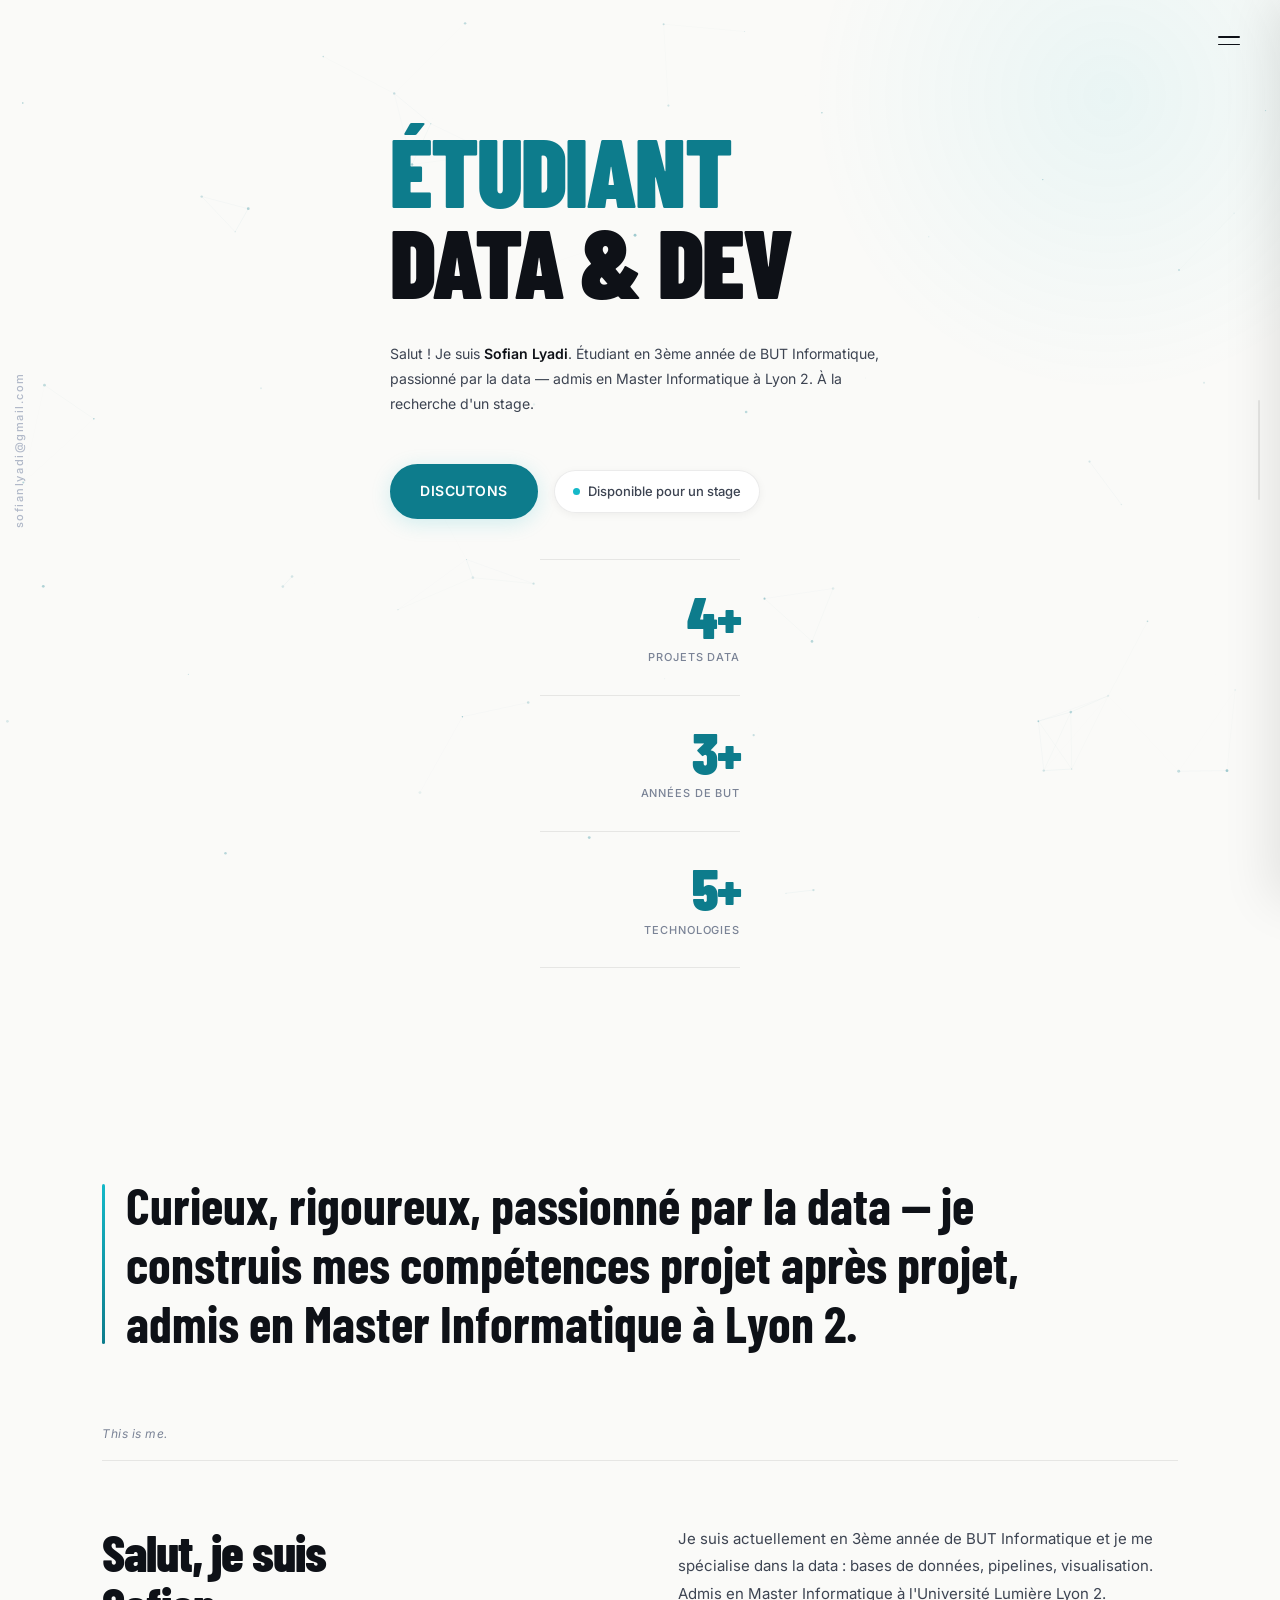
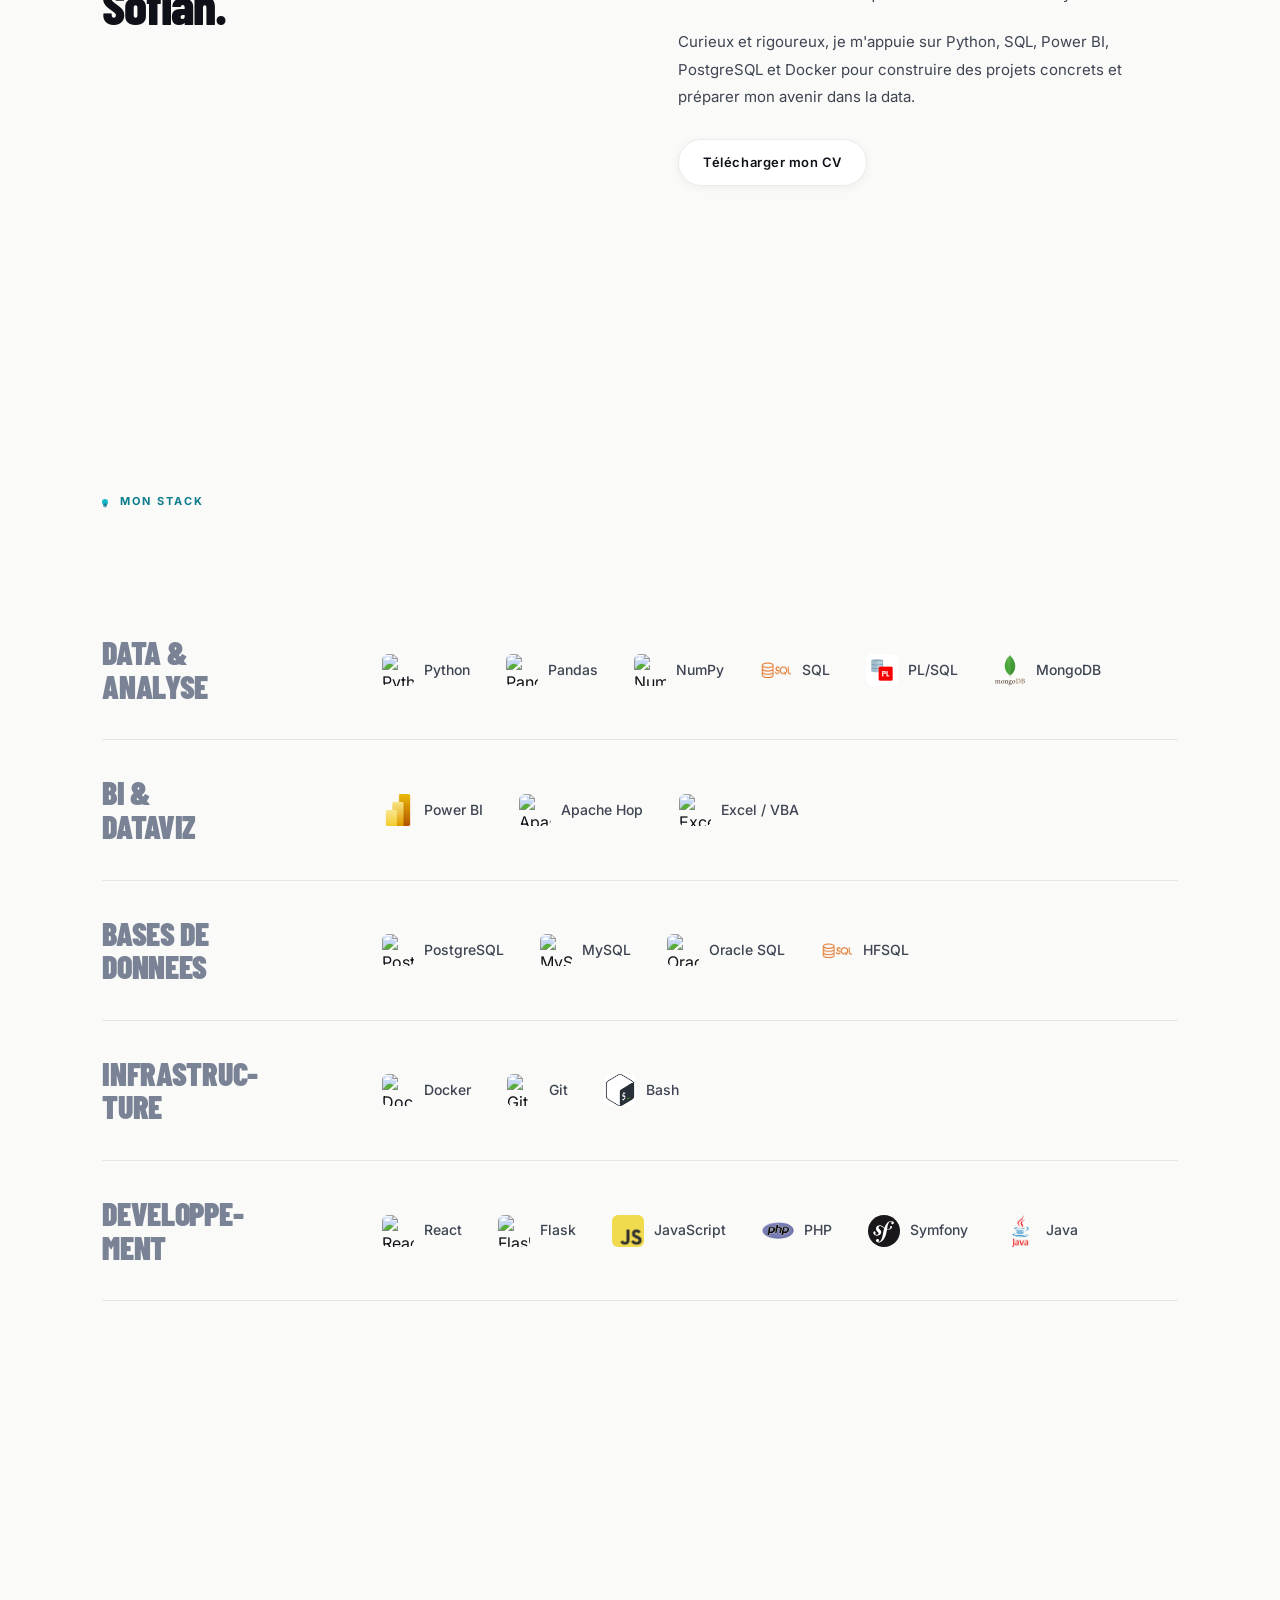
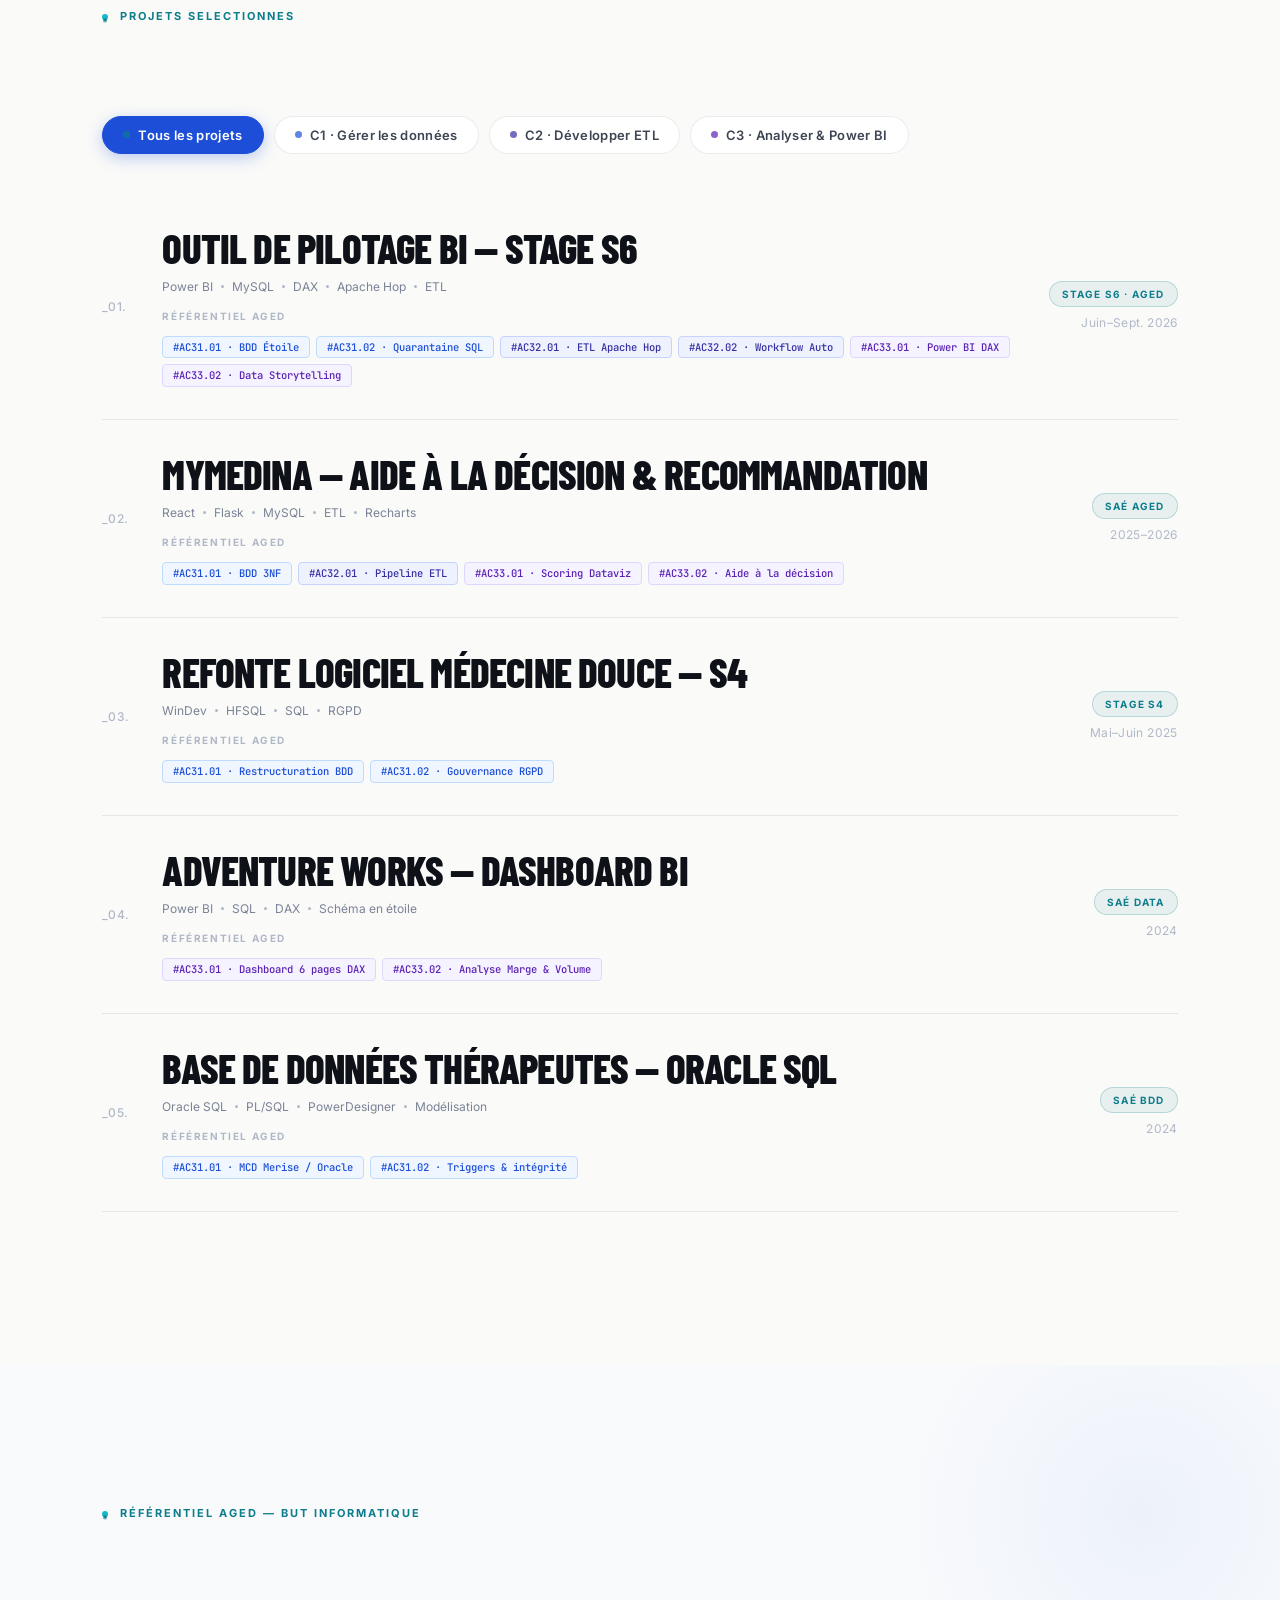
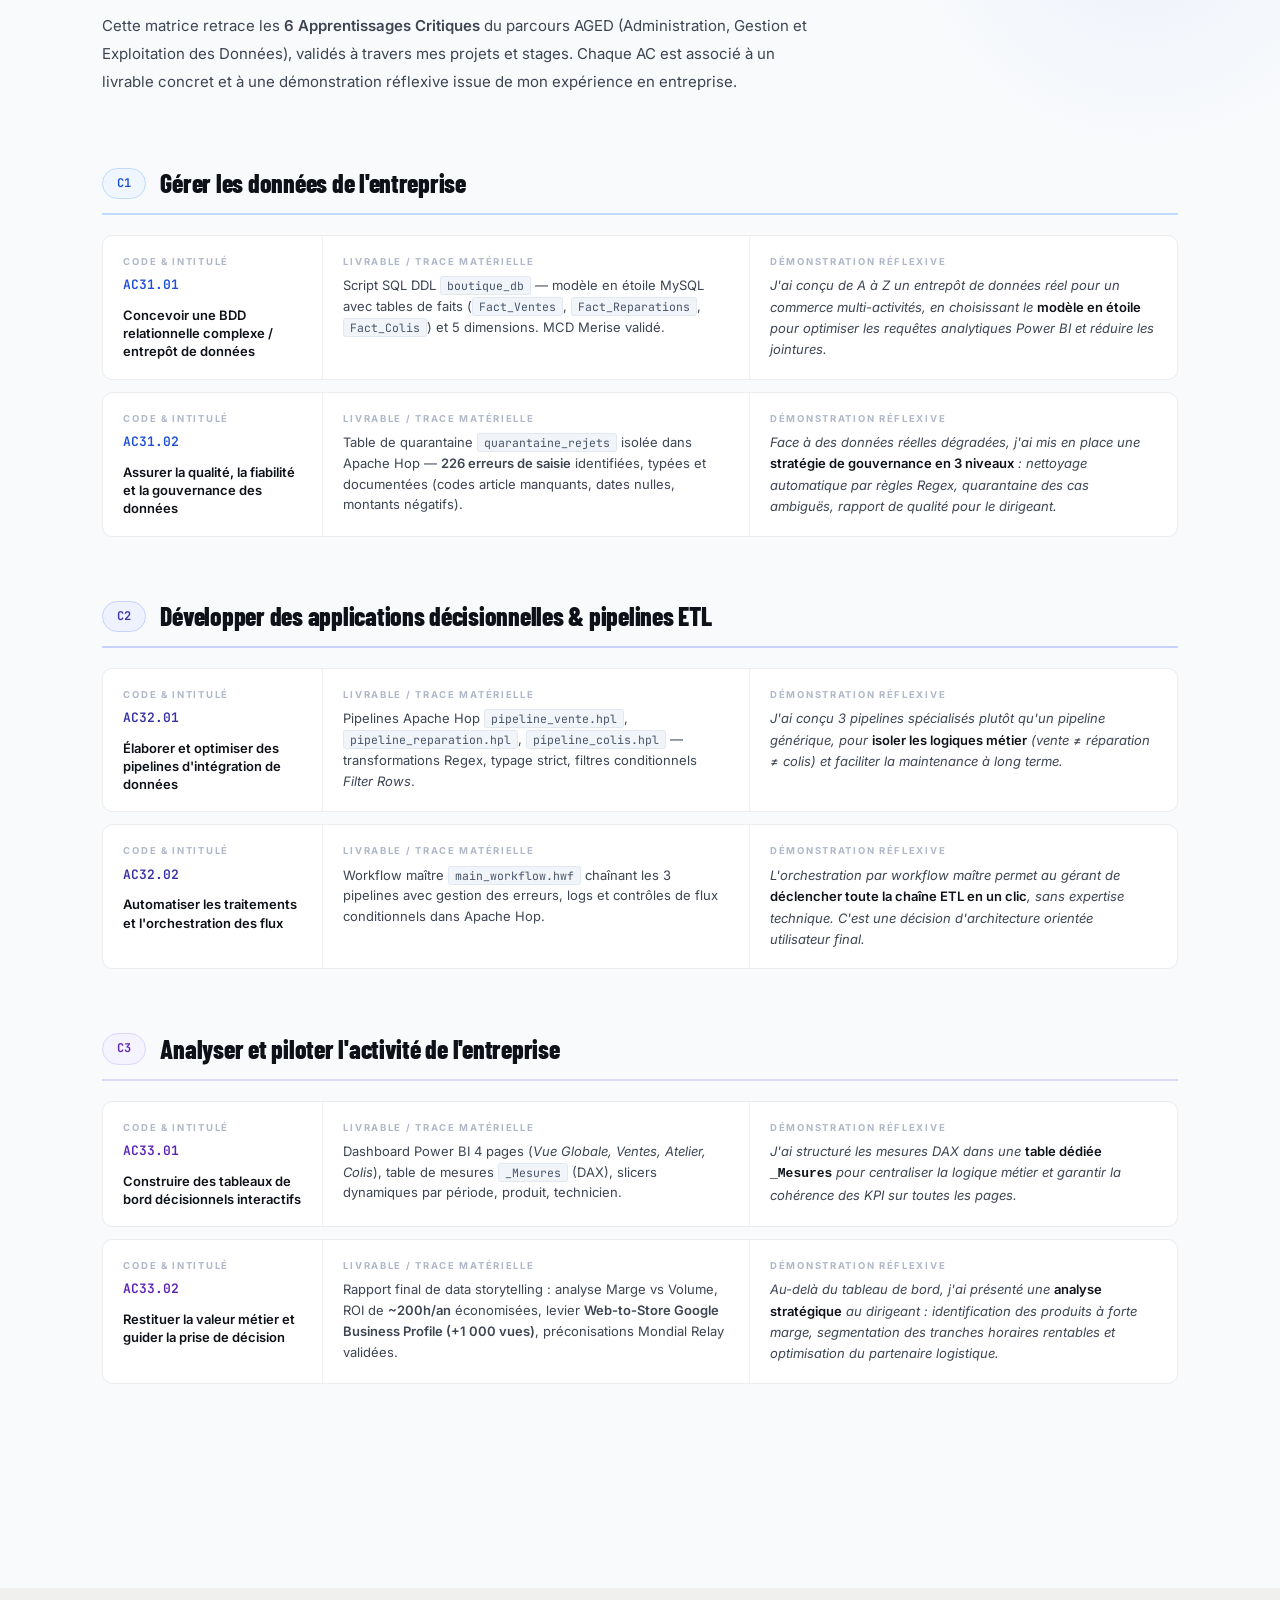
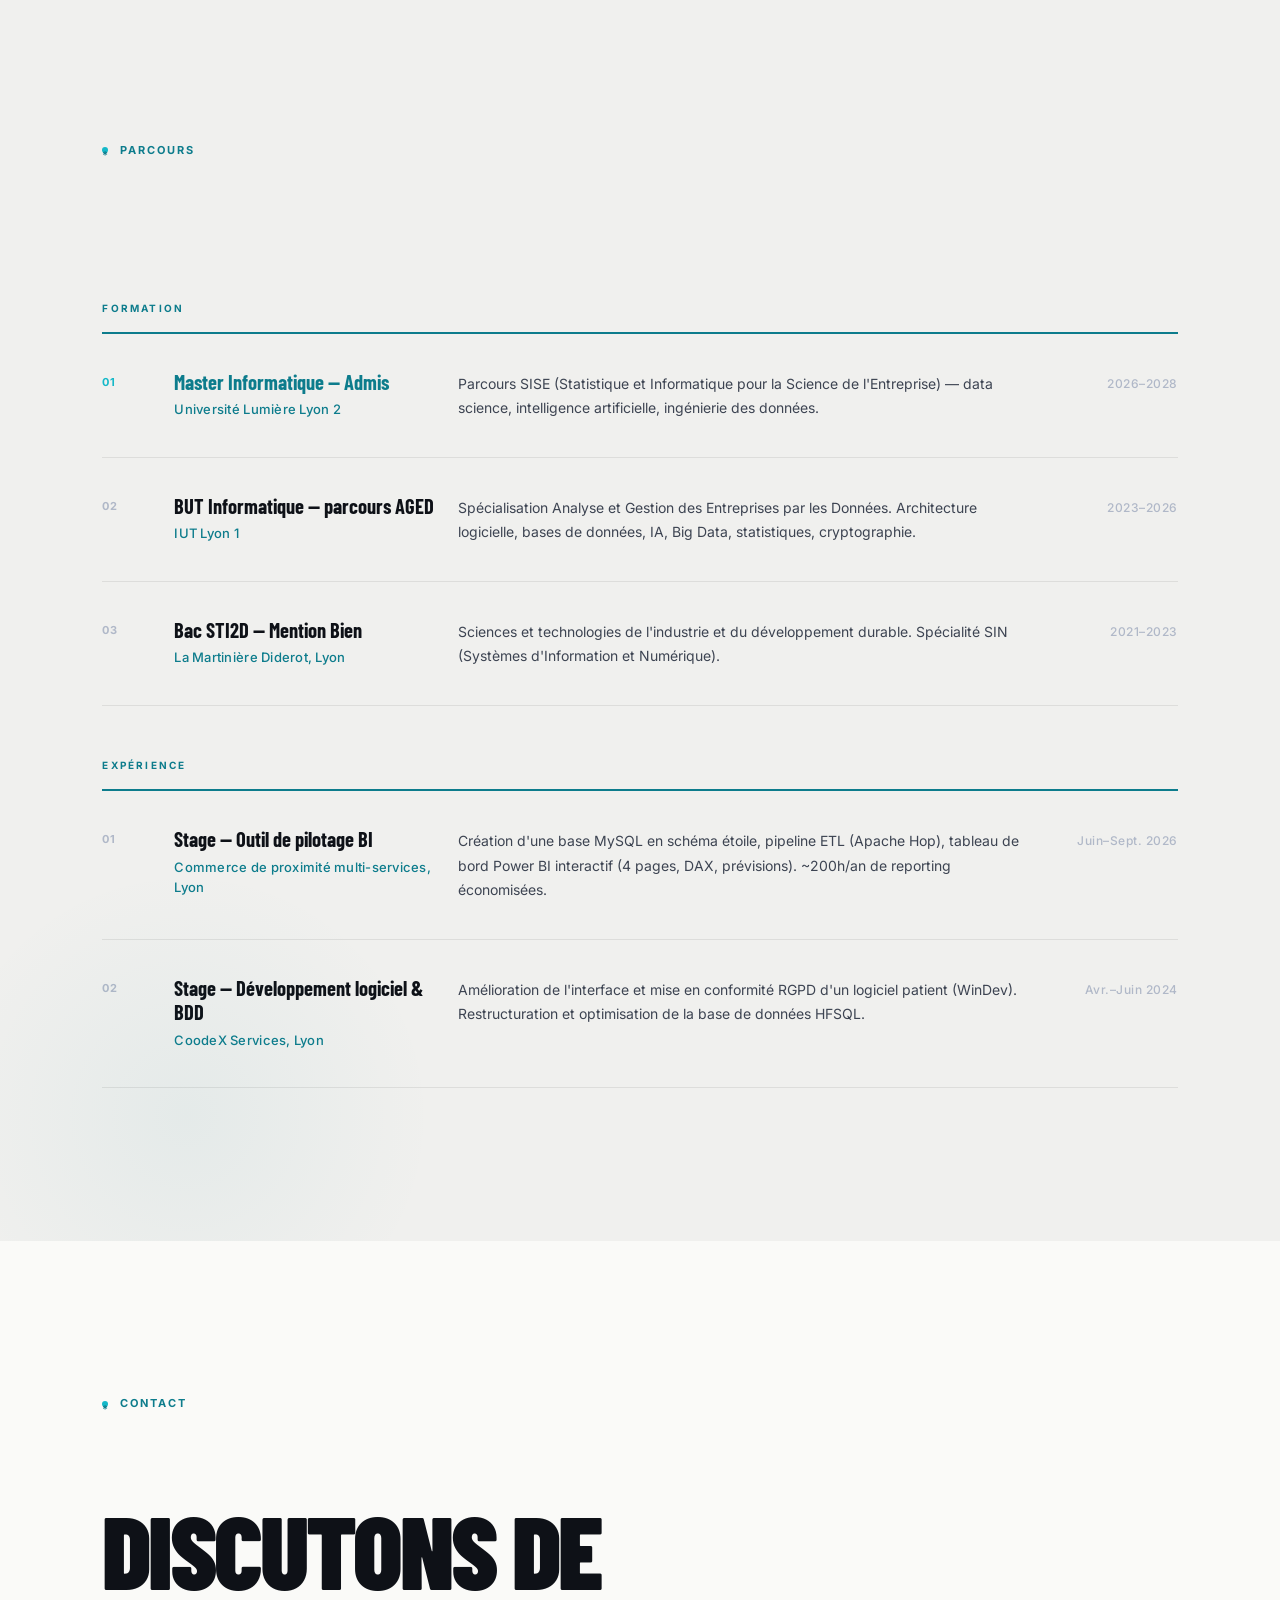
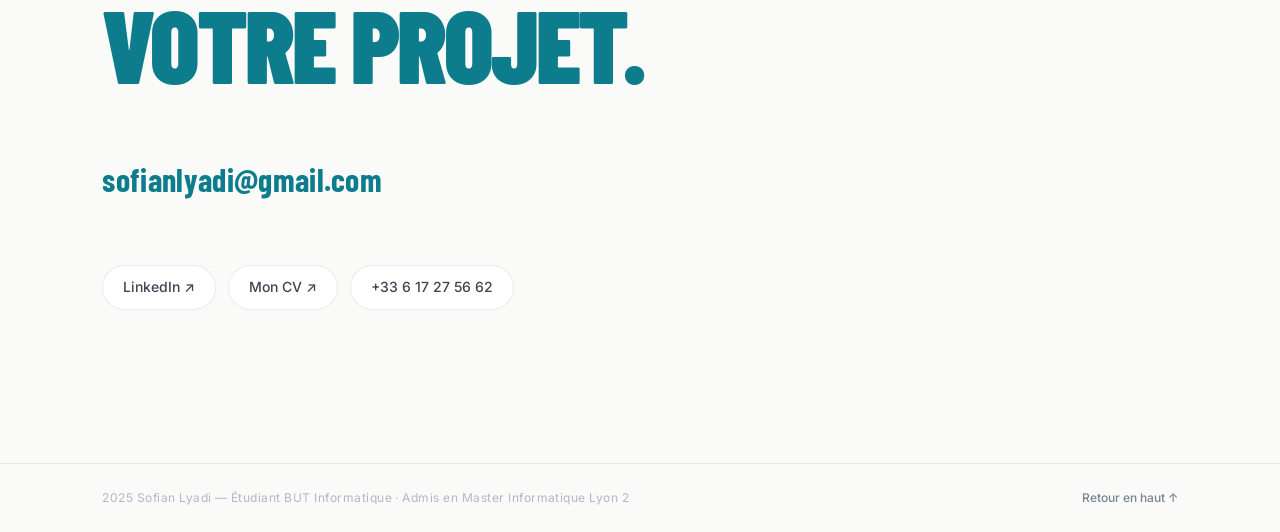
==== commit 9c0db748: "Supprime section montee en competences S4-S6" ====
--- a/index.html
+++ b/index.html
@@ -733,76 +733,6 @@
 
             </div>
 
-            <!-- ============================================================ -->
-            <!-- MONTÉE EN COMPÉTENCES S4 → S6                               -->
-            <!-- ============================================================ -->
-            <div class="progression-section">
-                <div class="progression-header">
-                    <h3 class="progression-arrow">
-                        Mont&eacute;e en comp&eacute;tences
-                        <span class="arrow-icon">&rarr;</span>
-                        S4 &rarr; S6
-                    </h3>
-                </div>
-
-                <div class="progression-grid">
-
-                    <!-- Niveau S4 -->
-                    <div class="progression-card s4 reveal">
-                        <div class="progression-card-header">
-                            <span class="progression-level-tag">S4 &mdash; 2024&ndash;2025</span>
-                            <span class="progression-level-title">Niveau Apprentissage</span>
-                        </div>
-                        <div class="progression-card-body">
-                            <div class="progression-item">
-                                <span>Bases relationnelles standard (Oracle SQL, PowerDesigner, HFSQL)</span>
-                            </div>
-                            <div class="progression-item">
-                                <span>Donn&eacute;es <strong>p&eacute;dagogiques</strong> propres (Adventure Works, jeux de tests)</span>
-                            </div>
-                            <div class="progression-item">
-                                <span>Dashboards Power BI sur donn&eacute;es simul&eacute;es (Adventure Works 150k commandes)</span>
-                            </div>
-                            <div class="progression-item">
-                                <span>D&eacute;veloppement web applicatif (React, Flask, API REST)</span>
-                            </div>
-                            <div class="progression-item">
-                                <span>Remont&eacute;e de besoins client en contexte <strong>stage S4 (CoodeX)</strong></span>
-                            </div>
-                        </div>
-                    </div>
-
-                    <!-- Niveau S6 -->
-                    <div class="progression-card s6 reveal">
-                        <div class="progression-card-header">
-                            <span class="progression-level-tag">S6 &mdash; 2026</span>
-                            <span class="progression-level-title">Niveau Expertise Junior</span>
-                        </div>
-                        <div class="progression-card-body">
-                            <div class="progression-item">
-                                <span>Mod&eacute;lisation d&eacute;cisionnelle en &eacute;toile (<strong>boutique_db</strong>) sur donn&eacute;es <strong>r&eacute;elles multi-sources</strong></span>
-                            </div>
-                            <div class="progression-item">
-                                <span>Gouvernance de donn&eacute;es d&eacute;grad&eacute;es : isolation des <strong>226 erreurs</strong> dans <code>quarantaine_rejets</code></span>
-                            </div>
-                            <div class="progression-item">
-                                <span>Pipelines ETL automatis&eacute;s (Apache Hop) orchestr&eacute;s par workflow ma&icirc;tre</span>
-                            </div>
-                            <div class="progression-item">
-                                <span>Dashboard Power BI op&eacute;rationnel pour le <strong>pilotage quotidien</strong> du dirigeant</span>
-                            </div>
-                            <div class="progression-item">
-                                <span>Aide &agrave; la d&eacute;cision strat&eacute;gique : ROI ~200h/an, levier Web-to-Store, pr&eacute;conisations Mondial Relay</span>
-                            </div>
-                        </div>
-                    </div>
-
-                </div>
-
-
-
-            </div>
-
         </section>
 
 
